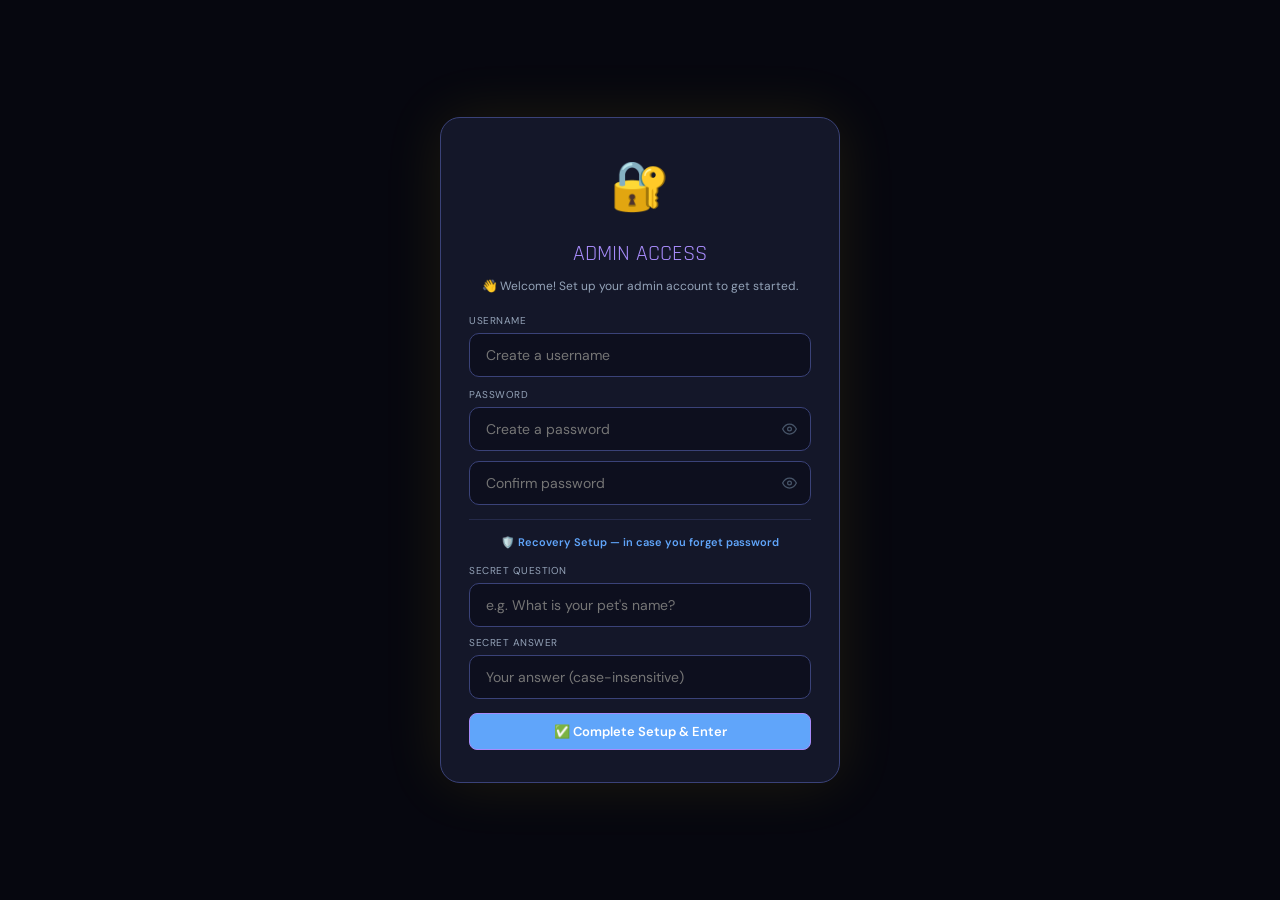
==== admin.html @ 050f1aba "Add files via upload" ====
<!DOCTYPE html>
<html lang="en">
<head>
<meta charset="UTF-8"/>
<meta name="viewport" content="width=device-width,initial-scale=1.0"/>
<title>Mahendra Bus Pass — Admin</title>
<style>
@import url('https://fonts.googleapis.com/css2?family=Rajdhani:wght@500;600;700&family=DM+Sans:wght@400;500;600&display=swap');

/* ══════════════════════════════════════════
   CSS VARIABLES
══════════════════════════════════════════ */

:root {
  --bg:        #06070f;
  --bg2:       #0d0f1e;
  --bg3:       #111328;
  --surface:   #141729;
  --surface2:  #1a1f38;
  --border:    #252a4a;
  --border2:   #3a4278;
  --neon:      #a78bfa;
  --neon2:     #60a5fa;
  --neon-dim:  rgba(167,139,250,0.10);
  --neon-glow: 0 0 16px rgba(167,139,250,0.45);
  --green:     #34d399;
  --amber:     #fbbf24;
  --red:       #f87171;
  --text:      #e2e8f0;
  --text2:     #94a3b8;
  --text3:     #475569;
  --radius:    12px;
  --font-head: 'Rajdhani', sans-serif;
  --font-body: 'DM Sans', sans-serif;
  --header-h:  58px;
  --mob-nav-h: 60px;
}

*, *::before, *::after { box-sizing: border-box; margin: 0; padding: 0; }
html { scroll-behavior: smooth; -webkit-text-size-adjust: 100%; }

body {
  font-family: var(--font-body);
  background: var(--bg);
  color: var(--text);
  min-height: 100vh;
  font-size: 14px;
  line-height: 1.5;
  -webkit-font-smoothing: antialiased;
  overscroll-behavior: none;
}

body::before {
  content: '';
  position: fixed; inset: 0;
  background-image:
    linear-gradient(rgba(96,165,250,0.04) 1px, transparent 1px),
    linear-gradient(90deg, rgba(167,139,250,0.04) 1px, transparent 1px);
  background-size: 40px 40px;
  pointer-events: none; z-index: 0;
}

/* ── HEADER ─────────────────────── */
.site-header {
  background: rgba(6,7,15,0.97);
  border-bottom: 1px solid var(--border);
  backdrop-filter: blur(12px);
  -webkit-backdrop-filter: blur(12px);
  position: sticky; top: 0; z-index: 50; width: 100%;
}
.header-inner {
  max-width: 1280px; margin: 0 auto;
  display: flex; align-items: center; justify-content: space-between;
  padding: 0 24px; height: var(--header-h); gap: 16px;
}
.brand { display: flex; align-items: center; gap: 10px; text-decoration: none; flex-shrink: 0; }
.brand-icon {
  width: 34px; height: 34px; border-radius: 8px;
  background: var(--neon-dim); border: 1px solid var(--neon2);
  display: flex; align-items: center; justify-content: center;
  font-size: 16px; color: var(--neon);
}
.brand-name {
  font-family: var(--font-head); font-size: 17px; font-weight: 700;
  background: linear-gradient(90deg, #a78bfa, #60a5fa, #34d399, #fbbf24); -webkit-background-clip: text; -webkit-text-fill-color: transparent; background-clip: text;
}
.brand-sub { font-size: 10px; color: var(--text2); letter-spacing: 0.5px; }

nav { display: flex; gap: 2px; }
.nav-link {
  display: flex; align-items: center; gap: 5px;
  padding: 6px 12px; border-radius: 7px;
  font-size: 12px; font-weight: 500; color: var(--text2);
  text-decoration: none; transition: all 0.15s;
  border: 1px solid transparent; font-family: var(--font-body); white-space: nowrap;
}
.nav-link:hover  { background: var(--neon-dim); color: var(--neon); border-color: var(--border2); }
.nav-link.active { background: var(--neon-dim); color: var(--neon); border-color: var(--neon2); }
.nav-icon { font-size: 14px; }

.sync-dot { width: 7px; height: 7px; border-radius: 50%; background: var(--text3); display: inline-block; flex-shrink: 0; }
.sync-dot.on { background: var(--green); box-shadow: 0 0 8px var(--green); }

/* ── MOBILE BOTTOM NAV ──────────── */
.mob-nav {
  display: none;
  position: fixed; bottom: 0; left: 0; right: 0;
  height: var(--mob-nav-h);
  background: rgba(6,7,15,0.97);
  border-top: 1px solid var(--border2);
  backdrop-filter: blur(16px);
  -webkit-backdrop-filter: blur(16px);
  z-index: 100;
  padding-bottom: env(safe-area-inset-bottom, 0px);
}
.mob-nav-inner { display: flex; align-items: stretch; height: 100%; padding: 0 4px; }
.mob-nav-link {
  flex: 1; display: flex; flex-direction: column;
  align-items: center; justify-content: center;
  gap: 3px; text-decoration: none; color: var(--text3);
  font-size: 9px; font-weight: 600; font-family: var(--font-body);
  letter-spacing: 0.3px; transition: all 0.15s;
  border-radius: 10px; margin: 6px 2px;
  text-transform: uppercase;
  -webkit-tap-highlight-color: transparent;
}
.mob-nav-link .mob-icon { font-size: 20px; line-height: 1; }
.mob-nav-link:hover,
.mob-nav-link.active { color: var(--neon); background: var(--neon-dim); }
.mob-nav-link.active .mob-icon { filter: drop-shadow(0 0 4px var(--neon)); }

/* ── MAIN ───────────────────────── */
main { max-width: 1280px; margin: 0 auto; padding: 28px 24px; position: relative; z-index: 1; }

/* ── PAGE HEADER ────────────────── */
.page-title { font-family: var(--font-head); font-size: 28px; font-weight: 700; color: #fff; letter-spacing: 1px; margin-bottom: 4px; }
.page-title span { color: var(--neon); text-shadow: var(--neon-glow); }
.page-sub { font-size: 12px; color: var(--text2); margin-bottom: 24px; }

/* ── CARDS ──────────────────────── */
.card { background: var(--surface); border: 1px solid var(--border); border-radius: var(--radius); padding: 20px; position: relative; overflow: hidden; }
.card::before { content: ''; position: absolute; top: 0; left: 0; right: 0; height: 2px; background: linear-gradient(90deg, transparent, #a78bfa, #60a5fa, #34d399, transparent); opacity: 0.6; }
.card-title { font-family: var(--font-head); font-size: 15px; font-weight: 600; color: var(--neon); letter-spacing: 0.5px; margin-bottom: 14px; display: flex; align-items: center; gap: 8px; }

/* ── STAT CARDS ─────────────────── */
.stat-grid { display: grid; grid-template-columns: repeat(4,1fr); gap: 14px; margin-bottom: 24px; }
.stat-card { background: var(--surface); border: 1px solid var(--border); border-radius: var(--radius); padding: 16px; display: flex; align-items: center; gap: 12px; transition: border-color 0.2s; }
.stat-card:hover { border-color: var(--neon2); }
.stat-icon { width: 44px; height: 44px; border-radius: 10px; background: var(--neon-dim); border: 1px solid var(--border2); display: flex; align-items: center; justify-content: center; font-size: 20px; flex-shrink: 0; }
.stat-val { font-family: var(--font-head); font-size: 28px; font-weight: 700; color: #fff; line-height: 1; }
.stat-lbl { font-size: 10px; color: var(--text2); margin-top: 3px; text-transform: uppercase; letter-spacing: 0.5px; }

/* ── BUTTONS ────────────────────── */
.btn { display: inline-flex; align-items: center; justify-content: center; gap: 6px; padding: 9px 18px; border-radius: 8px; cursor: pointer; font-size: 13px; font-weight: 600; font-family: var(--font-body); border: none; transition: all 0.15s; white-space: nowrap; text-decoration: none; -webkit-tap-highlight-color: transparent; touch-action: manipulation; }
.btn:active { transform: scale(0.97); }
.btn-neon    { background: var(--neon-dim); color: var(--neon);  border: 1px solid var(--neon2); box-shadow: 0 0 12px rgba(167,139,250,0.20); }
.btn-neon:hover    { background: rgba(167,139,250,0.2); box-shadow: var(--neon-glow); }
.btn-solid   { background: var(--neon2); color: #fff; border: 1px solid var(--neon); }
.btn-solid:hover   { background: var(--neon); color: var(--bg); }
.btn-ghost   { background: var(--surface2); color: var(--text2); border: 1px solid var(--border); }
.btn-ghost:hover   { border-color: var(--neon2); color: var(--neon); }
.btn-danger  { background: rgba(248,113,113,0.12); color: var(--red);   border: 1px solid rgba(248,113,113,0.3); }
.btn-danger:hover  { background: rgba(248,113,113,0.22); }
.btn-success { background: rgba(52,211,153,0.12); color: var(--green); border: 1px solid rgba(52,211,153,0.3); }
.btn-success:hover { background: rgba(52,211,153,0.22); }
.btn-full { width: 100%; justify-content: center; }
.btn-sm   { padding: 6px 12px; font-size: 12px; }

/* ── INPUTS ─────────────────────── */
.field { display: flex; flex-direction: column; gap: 5px; }
.field label { font-size: 11px; color: var(--text2); text-transform: uppercase; letter-spacing: 0.5px; }
.field input, .field select, .field textarea {
  background: var(--bg2); border: 1px solid var(--border);
  border-radius: 8px; color: var(--text);
  padding: 10px 12px; font-size: 16px; font-family: var(--font-body);
  transition: border-color 0.15s, box-shadow 0.15s;
  outline: none; width: 100%;
}
.field input:focus, .field select:focus, .field textarea:focus { border-color: var(--neon2); box-shadow: 0 0 0 3px rgba(167,139,250,0.1); }
.field select option { background: var(--bg2); }

/* ── FORM GRID ──────────────────── */
.form-grid { display: grid; grid-template-columns: 1fr 1fr; gap: 14px; }
.span2 { grid-column: span 2; }

/* ── TABLE ──────────────────────── */
.table-wrap { overflow-x: auto; border-radius: var(--radius); border: 1px solid var(--border); -webkit-overflow-scrolling: touch; }
table { width: 100%; border-collapse: collapse; font-size: 13px; min-width: 480px; }
thead th { padding: 10px 14px; text-align: left; background: var(--surface2); color: var(--neon); font-family: var(--font-head); font-size: 11px; font-weight: 600; text-transform: uppercase; letter-spacing: 0.8px; border-bottom: 1px solid var(--border2); white-space: nowrap; }
tbody td { padding: 10px 14px; border-bottom: 1px solid var(--border); color: var(--text); }
tbody tr:last-child td { border-bottom: none; }
tbody tr:hover td { background: var(--surface2); }

/* ── BADGES ─────────────────────── */
.badge { display: inline-block; font-size: 10px; font-weight: 600; padding: 2px 8px; border-radius: 20px; white-space: nowrap; text-transform: uppercase; letter-spacing: 0.5px; }
.badge-blue  { background: rgba(167,139,250,0.12); color: var(--neon);  border: 1px solid rgba(167,139,250,0.3); }
.badge-green { background: rgba(52,211,153,0.12); color: var(--green); border: 1px solid rgba(52,211,153,0.3); }
.badge-amber { background: rgba(255,176,32,0.12);color: var(--amber); border: 1px solid rgba(255,176,32,0.3); }
.badge-red   { background: rgba(248,113,113,0.12); color: var(--red);   border: 1px solid rgba(248,113,113,0.3); }

/* ── MODAL ──────────────────────── */
.modal-overlay { position: fixed; inset: 0; background: rgba(0,0,0,0.8); display: flex; align-items: center; justify-content: center; z-index: 200; padding: 16px; backdrop-filter: blur(4px); -webkit-backdrop-filter: blur(4px); }
.modal-overlay.hidden { display: none; }
.modal { background: var(--bg3); border: 1px solid var(--border2); border-radius: 16px; padding: 24px; width: 100%; max-width: 520px; max-height: 90vh; overflow-y: auto; box-shadow: 0 0 40px rgba(167,139,250,0.1); -webkit-overflow-scrolling: touch; }
.modal-header { display: flex; justify-content: space-between; align-items: center; margin-bottom: 20px; }
.modal-title  { font-family: var(--font-head); font-size: 18px; font-weight: 700; color: var(--neon); }
.modal-close  { background: none; border: none; color: var(--text2); cursor: pointer; font-size: 22px; padding: 4px; }
.modal-footer { display: flex; gap: 10px; margin-top: 20px; flex-wrap: wrap; }

/* ── TOAST ──────────────────────── */
.toast { position: fixed; bottom: 24px; right: 16px; left: 16px; max-width: 380px; margin: 0 auto; padding: 12px 18px; border-radius: 10px; font-size: 13px; font-weight: 500; z-index: 999; box-shadow: 0 8px 32px rgba(0,0,0,0.5); transition: all 0.3s; pointer-events: none; font-family: var(--font-body); text-align: center; }
.toast.success { background: rgba(52,211,153,0.15); border: 1px solid rgba(52,211,153,0.4); color: var(--green); }
.toast.error   { background: rgba(248,113,113,0.15);  border: 1px solid rgba(248,113,113,0.4);  color: var(--red); }
.toast.info    { background: rgba(167,139,250,0.12);  border: 1px solid rgba(167,139,250,0.3);  color: var(--neon); }
.toast.hidden  { opacity: 0; transform: translateY(10px); pointer-events: none; }

/* ── FILTER BAR ─────────────────── */
.filter-bar { display: flex; gap: 8px; margin-bottom: 18px; flex-wrap: wrap; align-items: flex-end; }
.filter-bar input, .filter-bar select { background: var(--surface); border: 1px solid var(--border); border-radius: 8px; color: var(--text); padding: 9px 12px; font-size: 16px; font-family: var(--font-body); outline: none; transition: border-color 0.15s; }
.filter-bar input:focus, .filter-bar select:focus { border-color: var(--neon2); }
.filter-bar input[type="text"] { flex: 1; min-width: 140px; }

/* ── GRID LAYOUTS ───────────────── */
.two-col   { display: grid; grid-template-columns: 1fr 1fr; gap: 16px; }
.three-col { display: grid; grid-template-columns: repeat(3,1fr); gap: 16px; }

/* ── EMPTY STATE ─────────────────── */
.empty { text-align: center; padding: 50px 20px; color: var(--text3); }
.empty-icon { font-size: 44px; margin-bottom: 12px; opacity: 0.5; }

/* ── SCROLLBAR ──────────────────── */
::-webkit-scrollbar { width: 4px; height: 4px; }
::-webkit-scrollbar-track { background: var(--bg2); }
::-webkit-scrollbar-thumb { background: var(--border2); border-radius: 2px; }
::-webkit-scrollbar-thumb:hover { background: var(--neon2); }

/* ── ANIMATIONS ─────────────────── */
@keyframes fadeUp   { from { opacity:0; transform:translateY(12px); } to { opacity:1; transform:translateY(0); } }
@keyframes pulse    { 0%,100% { opacity:1; } 50% { opacity:0.5; } }
@keyframes scanLine { 0% { top:0; } 100% { top:100%; } }
.fade-up { animation: fadeUp 0.25s ease both; }

/* ── NEON DIVIDER ───────────────── */
.neon-line { height: 1px; background: linear-gradient(90deg, transparent, var(--neon), transparent); margin: 20px 0; opacity: 0.4; }

/* ══════════════════════════════════════════
   RESPONSIVE — TABLET (max 1024px)
══════════════════════════════════════════ */
@media (max-width: 1024px) {
  .stat-grid { grid-template-columns: repeat(2,1fr); gap: 10px; }
  .header-inner { padding: 0 16px; gap: 10px; }
  .nav-link { padding: 6px 8px; font-size: 11px; }
  main { padding: 20px 16px; }
  .three-col { grid-template-columns: 1fr 1fr; }
}

/* ══════════════════════════════════════════
   RESPONSIVE — MOBILE (max 640px)
══════════════════════════════════════════ */
@media (max-width: 640px) {
  nav { display: none !important; }
  .mob-nav { display: flex; }

  main {
    padding: 14px 12px;
    padding-bottom: calc(var(--mob-nav-h) + 20px + env(safe-area-inset-bottom, 0px));
  }

  .header-inner { padding: 0 12px; height: 50px; gap: 8px; }
  .brand-name   { font-size: 14px; }
  .brand-sub    { display: none; }
  .brand-icon   { width: 30px; height: 30px; font-size: 14px; }

  .toast {
    bottom: calc(var(--mob-nav-h) + 12px + env(safe-area-inset-bottom, 0px));
    left: 12px; right: 12px; max-width: 100%;
  }

  .page-title { font-size: 20px; }
  .page-sub   { margin-bottom: 14px; }

  .stat-grid  { grid-template-columns: repeat(2,1fr); gap: 8px; margin-bottom: 14px; }
  .stat-card  { padding: 12px 10px; gap: 8px; }
  .stat-icon  { width: 36px; height: 36px; font-size: 16px; }
  .stat-val   { font-size: 22px; }
  .stat-lbl   { font-size: 9px; }

  .two-col, .three-col { grid-template-columns: 1fr; }
  .form-grid { grid-template-columns: 1fr; }
  .span2     { grid-column: span 1; }

  .card        { padding: 12px; }
  .card-title  { font-size: 13px; }

  .btn    { padding: 10px 14px; font-size: 13px; }
  .btn-sm { padding: 8px 12px;  font-size: 12px; }

  .modal-overlay { padding: 0; align-items: flex-end; }
  .modal {
    border-radius: 20px 20px 0 0;
    max-height: 92vh; padding: 20px 14px;
    padding-bottom: calc(16px + env(safe-area-inset-bottom, 0px));
  }

  table     { font-size: 12px; }
  thead th  { padding: 8px 10px; font-size: 10px; }
  tbody td  { padding: 8px 10px; }

  .filter-bar { gap: 6px; }
  .filter-bar input[type="text"] { min-width: 100%; }
  .filter-bar select { width: 100%; }
}


/* ── FILTER BAR MOBILE ── */
@media (max-width: 640px) {
  .filter-bar .btn { flex: 1 1 auto; }
  .filter-bar { align-items: stretch; }
}

/* ══════════════════════════════════════════
   RESPONSIVE — SMALL MOBILE (max 380px)
══════════════════════════════════════════ */
@media (max-width: 380px) {
  .stat-card  { padding: 10px 8px; gap: 6px; }
  .stat-icon  { width: 30px; height: 30px; font-size: 13px; }
  .stat-val   { font-size: 19px; }
  main        { padding: 10px 10px; }
  .page-title { font-size: 18px; }
}

/* ══════════════════════════════════════════
   HAMBURGER MENU
══════════════════════════════════════════ */
.ham-btn {
  display:none; flex-direction:column; justify-content:center;
  align-items:center; gap:5px; width:38px; height:38px;
  background:var(--surface); border:1px solid var(--border2);
  border-radius:9px; cursor:pointer; padding:7px; flex-shrink:0;
  -webkit-tap-highlight-color:transparent; transition:border-color 0.15s;
  position:relative; z-index:300;
}
.ham-btn:hover { border-color:var(--neon2); }
.ham-btn span {
  display:block; width:18px; height:2px; background:var(--text2);
  border-radius:2px; transition:all 0.25s ease; transform-origin:center;
  pointer-events:none;
}
.ham-btn.open span:nth-child(1){ transform:translateY(7px) rotate(45deg); background:var(--neon); }
.ham-btn.open span:nth-child(2){ opacity:0; transform:scaleX(0); }
.ham-btn.open span:nth-child(3){ transform:translateY(-7px) rotate(-45deg); background:var(--neon); }
.ham-btn-float { position:fixed; top:12px; right:12px; z-index:300; }

.ham-menu {
  display:none; position:fixed; top:58px; left:0; right:0;
  background:rgba(6,7,15,0.98); border-bottom:1px solid var(--border2);
  backdrop-filter:blur(16px); -webkit-backdrop-filter:blur(16px);
  z-index:250; padding:8px 12px 16px;
  max-height:calc(100vh - 58px); overflow-y:auto;
}
.ham-menu a {
  display:flex; align-items:center; gap:14px; padding:14px 16px;
  border-radius:10px; text-decoration:none; color:var(--text2);
  font-size:15px; font-weight:600; font-family:var(--font-body);
  transition:all 0.15s; border:1px solid transparent; margin-bottom:2px;
  -webkit-tap-highlight-color:transparent;
}
.ham-menu a:hover, .ham-menu a.active {
  background:var(--neon-dim); color:var(--neon); border-color:var(--border2);
}
.ham-menu a .ham-icon { font-size:20px; width:26px; text-align:center; }

.ham-menu-overlay {
  display:none; position:fixed; inset:0; z-index:200;
  background:rgba(0,0,0,0.5); pointer-events:none;
}
.ham-menu-overlay[style*="block"] { pointer-events:auto; }

@keyframes fadeDown {
  from { opacity:0; transform:translateY(-8px); }
  to   { opacity:1; transform:translateY(0); }
}

@media (max-width:640px) {
  nav { display:none !important; }
  .ham-btn { display:flex !important; }
  .mob-nav { display:none !important; }
  main { padding: 14px 12px; padding-bottom: calc(40px + env(safe-area-inset-bottom, 0px)); }
  .header-inner { padding:0 12px; height:50px; gap:8px; }
  .brand-name { font-size:14px; }
  .brand-sub  { display:none; }
  .brand-icon { width:30px; height:30px; font-size:14px; }
  .toast { bottom:16px; left:12px; right:12px; max-width:100%; }
  .ham-menu { top:50px; max-height:calc(100vh - 50px); }
}

/* ── Password Show/Hide Eye Button ── */
.pass-wrap {
  position: relative;
  width: 100%;
  margin-bottom: 10px;
}
.pass-wrap .lock-input,
.pass-wrap input[type="password"],
.pass-wrap input[type="text"] {
  margin-bottom: 0;
  padding-right: 46px;
  width: 100%;
  box-sizing: border-box;
}
.pass-eye-btn {
  position: absolute;
  right: 12px;
  top: 50%;
  transform: translateY(-50%);
  background: none;
  border: none;
  cursor: pointer;
  font-size: 18px;
  color: var(--text2);
  padding: 4px;
  line-height: 1;
  -webkit-tap-highlight-color: transparent;
  transition: color 0.15s;
  z-index: 2;
}
.pass-eye-btn:hover { color: var(--neon); }

/* ── SVG NAV ICONS ─────────────────────────────── */
.nav-svg-icon svg {
  width: 100%; height: 100%;
  display: block;
  stroke: currentColor;
  fill: none;
}
.nav-link .nav-svg-icon,
.nav-link svg { flex-shrink: 0; }

/* Ensure nav-link svg inherits color */
.nav-link:hover .nav-svg-icon svg,
.mob-nav-link:hover .nav-svg-icon svg { stroke: var(--neon); }
.nav-link.active .nav-svg-icon svg,
.mob-nav-link.active .nav-svg-icon svg { stroke: var(--neon); }

/* Eye button sizing */
.pass-eye { display:inline-flex; align-items:center; justify-content:center; }
.pass-eye svg { pointer-events: none; }
.pass-eye-btn { display:inline-flex; align-items:center; justify-content:center; }
.pass-eye-btn svg { pointer-events: none; }

/* Button SVG icons */
.btn svg, button svg { vertical-align: middle; flex-shrink: 0; }

</style>
<style>
.lock-screen {
  position:fixed; inset:0; background:var(--bg);
  display:flex; align-items:center; justify-content:center; z-index:999;
}
.lock-card {
  background:var(--surface); border:1px solid var(--border2);
  border-radius:20px; padding:32px 28px; max-width:400px; width:92%;
  text-align:center; box-shadow:0 0 60px rgba(255,215,0,0.1);
  max-height:92vh; overflow-y:auto; -webkit-overflow-scrolling:touch;
}
.lock-icon { font-size:48px; margin-bottom:16px; }
.lock-title { font-family:var(--font-head); font-size:22px; color:var(--neon); margin-bottom:6px; }
.lock-sub   { font-size:12px; color:var(--text2); margin-bottom:24px; }
.lock-input {
  width:100%; background:var(--bg2); border:1px solid var(--border2);
  border-radius:10px; color:var(--text); padding:12px 16px;
  font-size:14px; font-family:var(--font-body); outline:none; margin-bottom:10px;
}
.lock-input:focus { border-color:var(--neon); box-shadow:0 0 0 3px rgba(167,139,250,0.1); }
.lock-error { color:var(--red); font-size:12px; margin-top:8px; display:none; }
.forgot-link { font-size:12px; color:var(--neon2); cursor:pointer; margin-top:12px; display:inline-block; text-decoration:underline; }

.admin-tab {
  padding:7px 16px; border-radius:7px; font-size:13px; font-weight:600;
  cursor:pointer; border:1px solid var(--border); background:var(--surface);
  color:var(--text2); transition:all 0.15s; font-family:var(--font-body);
  flex-shrink:0; white-space:nowrap;
}
.admin-tab.active { background:var(--neon-dim); color:var(--neon); border-color:var(--neon2); }

.field-toggle-row {
  display:flex; align-items:center; justify-content:space-between;
  padding:10px 14px; background:var(--bg2); border:1px solid var(--border);
  border-radius:8px; margin-bottom:8px;
}
.toggle-switch { position:relative; width:40px; height:22px; cursor:pointer; }
.toggle-switch input { opacity:0; width:0; height:0; }
.toggle-slider { position:absolute; inset:0; background:var(--border2); border-radius:11px; transition:0.2s; }
.toggle-slider::before { content:''; position:absolute; width:16px; height:16px; left:3px; top:3px; background:#fff; border-radius:50%; transition:0.2s; }
.toggle-switch input:checked + .toggle-slider { background:var(--neon2); }
.toggle-switch input:checked + .toggle-slider::before { transform:translateX(18px); }

.bus-item {
  display:inline-flex; align-items:center; gap:0;
  background:var(--neon-dim); border:1px solid var(--neon2);
  border-radius:20px; overflow:hidden; margin:4px;
}
.bus-item-label { font-family:var(--font-head); font-size:12px; color:var(--neon); font-weight:600; padding:4px 10px; cursor:default; min-width:52px; text-align:center; }
.bus-item-edit { font-family:var(--font-head); font-size:12px; color:var(--neon); font-weight:600; padding:4px 8px; background:transparent; border:none; outline:none; min-width:52px; text-align:center; display:none; }
.bus-item-btn { background:none; border:none; cursor:pointer; padding:4px 6px; font-size:12px; color:var(--text3); transition:color 0.15s; line-height:1; }
.bus-item-btn:hover { color:var(--neon); }
.bus-item-btn.rm:hover { color:var(--red); }

.bus-chip {
  display:inline-flex; align-items:center; gap:6px;
  background:var(--neon-dim); border:1px solid var(--neon2);
  border-radius:20px; padding:4px 12px; font-size:12px; color:var(--neon);
  font-family:var(--font-head); font-weight:600;
}
.bus-chip .rm { cursor:pointer; color:var(--red); font-size:14px; line-height:1; }

/* ── PASSWORD SHOW/HIDE ── */
.pass-wrap { position:relative; }
.pass-wrap .lock-input { padding-right:44px; }
.pass-eye {
  position:absolute; right:12px; top:50%; transform:translateY(-50%);
  background:none; border:none; cursor:pointer;
  color:var(--text3); font-size:18px; line-height:1; padding:2px;
  transition:color 0.15s;
}
.pass-eye:hover { color:var(--neon); }

/* ── FIELD CONFIG ENHANCED ── */
.fc-section { margin-bottom:18px; }
.fc-section-title {
  font-family:var(--font-head); font-size:16px; font-weight:700;
  color:var(--neon); margin-bottom:12px; display:flex; align-items:center; gap:8px;
}
.fc-field-row {
  display:flex; align-items:center; gap:8px;
  padding:10px 12px; background:var(--bg2); border:1px solid var(--border);
  border-radius:10px; margin-bottom:8px; transition:border-color 0.15s;
  position:relative;
}
.fc-field-row:hover { border-color:var(--border2); }
.fc-field-row.is-new { border-color:var(--neon2); background:rgba(255,215,0,0.04); }
.fc-drag-handle { color:var(--text3); cursor:grab; font-size:16px; flex-shrink:0; user-select:none; }
.fc-drag-handle:active { cursor:grabbing; }
.fc-field-row.drag-over { outline:2px solid var(--neon2); }
.fc-label-block { flex:1; min-width:0; }
.fc-label-main { font-size:13px; color:#fff; font-weight:500; line-height:1.2; }
.fc-label-key  { font-size:10px; color:var(--text3); font-family:monospace; margin-top:2px; }
.fc-badge {
  font-size:9px; padding:2px 7px; border-radius:20px; font-weight:700;
  letter-spacing:0.5px; text-transform:uppercase; white-space:nowrap;
}
.fc-badge-drop { background:rgba(255,215,0,0.12); color:var(--neon); border:1px solid var(--neon2); }
.fc-badge-text { background:rgba(255,255,255,0.06); color:var(--text2); border:1px solid var(--border); }
.fc-actions { display:flex; align-items:center; gap:6px; flex-shrink:0; }
.fc-icon-btn {
  background:none; border:1px solid var(--border); border-radius:6px;
  color:var(--text2); cursor:pointer; padding:4px 7px; font-size:13px;
  transition:all 0.15s; line-height:1;
}
.fc-icon-btn:hover { border-color:var(--neon2); color:var(--neon); }
.fc-icon-btn.del:hover { border-color:var(--red); color:var(--red); }
.fc-icon-btn.up:hover, .fc-icon-btn.dn:hover { border-color:var(--green); color:var(--green); }

.fc-modal-overlay {
  position:fixed; inset:0; background:rgba(0,0,0,0.7); z-index:500;
  display:flex; align-items:center; justify-content:center; padding:16px;
}
.fc-modal {
  background:var(--surface); border:1px solid var(--border2);
  border-radius:18px; padding:28px; width:100%; max-width:480px;
  box-shadow:0 0 60px rgba(255,215,0,0.12); position:relative;
}
.fc-modal-title {
  font-family:var(--font-head); font-size:20px; font-weight:700;
  color:var(--neon); margin-bottom:20px;
}
.fc-input {
  width:100%; background:var(--bg2); border:1px solid var(--border);
  border-radius:8px; color:var(--text); padding:10px 14px;
  font-size:13px; font-family:var(--font-body); outline:none; margin-bottom:12px;
}
.fc-input:focus { border-color:var(--neon2); box-shadow:0 0 0 3px rgba(255,215,0,0.08); }
.fc-option-row {
  display:flex; align-items:center; gap:6px;
  margin-bottom:6px;
}
.fc-option-row input {
  flex:1; background:var(--bg2); border:1px solid var(--border);
  border-radius:6px; color:var(--text); padding:7px 10px;
  font-size:12px; font-family:var(--font-body); outline:none;
}
.fc-option-row input:focus { border-color:var(--neon2); }
.fc-type-toggle {
  display:flex; gap:6px; margin-bottom:16px;
}
.fc-type-btn {
  flex:1; padding:8px; border-radius:8px; font-size:12px; font-weight:600;
  cursor:pointer; border:1px solid var(--border); background:var(--bg2);
  color:var(--text2); transition:all 0.15s; font-family:var(--font-body);
}
.fc-type-btn.active { background:var(--neon-dim); color:var(--neon); border-color:var(--neon2); }

/* Sheet header rows */
.sh-row {
  display:flex; align-items:center; gap:8px;
  padding:9px 12px; background:var(--bg2); border:1px solid var(--border);
  border-radius:8px; margin-bottom:6px; cursor:default;
}
.sh-row.drag-over { outline:2px solid var(--neon2); }
.sh-drag { color:var(--text3); font-size:14px; cursor:grab; user-select:none; }
.sh-name { flex:1; font-size:13px; color:#fff; font-weight:500; }
input.sh-edit {
  flex:1; background:var(--bg3); border:1px solid var(--neon2);
  border-radius:6px; color:var(--text); padding:3px 8px;
  font-size:13px; font-family:var(--font-body); outline:none;
}

/* Drive / Sheet banners */
.drive-conn-wrap {
  display:flex; flex-direction:column; align-items:center; justify-content:center;
  padding:20px; background:var(--bg2); border-radius:12px;
  border:1px solid var(--border); text-align:center; margin-bottom:16px;
}
.drive-conn-dot { width:16px; height:16px; border-radius:50%; background:var(--text3); margin:0 auto 8px; transition:all 0.3s; }
.drive-conn-dot.connected { background:var(--green); box-shadow:0 0 16px var(--green); }
.drive-conn-dot.error     { background:var(--red);   box-shadow:0 0 16px var(--red); }

.sheet-conn-banner {
  display:flex; align-items:center; justify-content:center; gap:10px;
  padding:14px 20px; border-radius:12px; margin-bottom:16px;
  background:var(--bg2); border:1px solid var(--border);
}

/* ── INCHARGE PASS EYE BTN ── */
.pass-eye-btn {
  position:absolute; right:12px; top:50%; transform:translateY(-50%);
  background:none; border:none; cursor:pointer;
  color:var(--text3); font-size:16px; line-height:1; padding:2px;
  transition:color 0.15s;
}
.pass-eye-btn:hover { color:var(--neon); }

/* ══════════════════════════════════════════════════════
   COMPREHENSIVE RESPONSIVE FIX — Mobile & Desktop
   Applied to all pages
══════════════════════════════════════════════════════ */

/* ── PAGE HEADER ROW: title + buttons wrap properly ── */
.page-header-row {
  display: flex;
  align-items: flex-start;
  justify-content: space-between;
  flex-wrap: wrap;
  gap: 10px;
  margin-bottom: 4px;
}
.page-header-actions {
  display: flex;
  gap: 6px;
  flex-wrap: wrap;
  align-items: center;
  flex-shrink: 0;
}

/* ── FIXED FOOTER HEIGHT VARIABLE ── */
:root {
  --footer-h: 36px;
}

/* ── MAIN CONTENT: always clears fixed footer ── */
main {
  padding-bottom: calc(var(--footer-h) + 20px) !important;
}

/* ── STAT GRID: uniform across pages ── */
.stat-grid {
  display: grid;
  gap: 12px;
  margin-bottom: 20px;
}

/* ── FILTER BAR: full responsive ── */
.filter-bar {
  display: flex;
  gap: 8px;
  flex-wrap: wrap;
  align-items: center;
  margin-bottom: 16px;
}
.filter-bar input[type="text"],
.filter-bar input[type="search"] {
  flex: 1 1 180px;
  min-width: 0;
}
.filter-bar select {
  flex: 0 1 auto;
  min-width: 120px;
}
.filter-bar .btn {
  flex: 0 0 auto;
  white-space: nowrap;
}

/* ── MODAL FOOTER BUTTONS ── */
.modal-footer {
  display: flex;
  gap: 8px;
  flex-wrap: wrap;
  margin-top: 18px;
}
.modal-footer .btn {
  flex: 1 1 auto;
  min-width: 120px;
  justify-content: center;
}

/* ── CARD TITLE WITH BUTTONS ── */
.card-title {
  display: flex;
  align-items: center;
  justify-content: space-between;
  flex-wrap: wrap;
  gap: 8px;
}

/* ── TABLE: proper overflow on all screens ── */
.table-wrap {
  overflow-x: auto;
  -webkit-overflow-scrolling: touch;
  border-radius: var(--radius);
  border: 1px solid var(--border);
}
table {
  width: 100%;
  min-width: 480px;
  border-collapse: collapse;
  font-size: 13px;
}

/* ── BUTTON GROUPS: wrap nicely ── */
.btn-group {
  display: flex;
  gap: 6px;
  flex-wrap: wrap;
  align-items: center;
}

/* ══ TABLET (769px – 1024px) ══ */
@media (max-width: 1024px) {
  .stat-grid { grid-template-columns: repeat(3, 1fr); gap: 10px; }
  main { padding: 20px 16px; padding-bottom: calc(var(--footer-h) + 20px) !important; }
  .header-inner { padding: 0 16px; }
  .nav-link { padding: 6px 8px; font-size: 11px; }
  .three-col { grid-template-columns: 1fr 1fr; }
  .two-col { grid-template-columns: 1fr 1fr; }
  .form-grid { grid-template-columns: 1fr 1fr; }
}

/* ══ MOBILE (≤ 640px) ══ */
@media (max-width: 640px) {

  /* ── Header ── */
  .header-inner {
    padding: 0 12px;
    height: 50px;
    gap: 8px;
  }
  .brand-name { font-size: 14px; }
  .brand-sub  { display: none; }
  .brand-icon { width: 30px; height: 30px; font-size: 14px; }

  /* ── Nav ── */
  nav { display: none !important; }
  .ham-btn { display: flex !important; }
  .mob-nav { display: none !important; }
  .ham-menu { top: 50px; max-height: calc(100vh - 50px); }

  /* ── Main padding: header(50) + ham gap + fixed footer(36) ── */
  main {
    padding: 12px 12px !important;
    padding-bottom: calc(var(--footer-h) + 24px + env(safe-area-inset-bottom, 0px)) !important;
  }

  /* ── Page title ── */
  .page-title { font-size: 20px; }
  .page-sub   { font-size: 11px; margin-bottom: 12px; }

  /* ── Stat cards: 2 col on mobile ── */
  .stat-grid {
    grid-template-columns: repeat(2, 1fr) !important;
    gap: 8px !important;
    margin-bottom: 14px;
  }
  .stat-card  { padding: 10px 8px; gap: 8px; }
  .stat-icon  { width: 34px; height: 34px; font-size: 15px; }
  .stat-val   { font-size: 20px; }
  .stat-lbl   { font-size: 9px; }

  /* ── Grids collapse to 1 col ── */
  .two-col, .three-col { grid-template-columns: 1fr !important; }
  .form-grid { grid-template-columns: 1fr !important; }
  .span2     { grid-column: span 1 !important; }

  /* ── Cards ── */
  .card { padding: 12px; }
  .card-title { font-size: 13px; gap: 6px; }

  /* ── Buttons ── */
  .btn    { padding: 10px 12px; font-size: 13px; }
  .btn-sm { padding: 8px 10px; font-size: 12px; }
  .btn-full { width: 100%; justify-content: center; }

  /* ── Filter bar: stack inputs vertically ── */
  .filter-bar {
    flex-direction: column;
    align-items: stretch;
    gap: 6px;
  }
  .filter-bar input,
  .filter-bar select,
  .filter-bar .btn { width: 100%; flex: unset; }

  /* ── Table ── */
  table    { font-size: 12px; }
  thead th { padding: 8px 10px; font-size: 10px; }
  tbody td { padding: 8px 10px; }

  /* ── Modal ── */
  .modal-overlay { padding: 0; align-items: flex-end; }
  .modal {
    border-radius: 20px 20px 0 0;
    max-height: 92vh;
    padding: 20px 14px;
    padding-bottom: calc(16px + env(safe-area-inset-bottom, 0px));
  }
  .modal-footer { flex-direction: column; gap: 8px; }
  .modal-footer .btn { width: 100%; min-width: unset; }

  /* ── Toast above footer ── */
  .toast {
    bottom: calc(var(--footer-h) + 10px + env(safe-area-inset-bottom, 0px));
    left: 12px; right: 12px;
    max-width: 100%;
  }

  /* ── Page header row: stack on mobile ── */
  .page-header-row {
    flex-direction: column;
    align-items: flex-start;
    gap: 8px;
  }
  .page-header-actions {
    width: 100%;
    justify-content: flex-start;
  }
  .page-header-actions .btn { flex: 1 1 auto; }

  /* ── Admin tab row ── */
  .tab-row, .admin-tab-row {
    overflow-x: auto;
    padding-bottom: 4px;
    gap: 4px;
    flex-wrap: nowrap;
    -webkit-overflow-scrolling: touch;
    scrollbar-width: none;
  }
  .admin-tab {
    white-space: nowrap;
    flex-shrink: 0;
    font-size: 12px;
    padding: 7px 10px;
  }

  /* ── Boarding list item ── */
  .boarding-item,
  .stu-item {
    flex-wrap: wrap;
    gap: 6px;
  }
  .stu-item .stu-badge { margin-left: auto; }
}

/* ══ SMALL MOBILE (≤ 380px) ══ */
@media (max-width: 380px) {
  .stat-grid {
    grid-template-columns: repeat(2, 1fr) !important;
    gap: 6px !important;
  }
  .stat-card  { padding: 8px 6px; gap: 6px; }
  .stat-icon  { width: 28px; height: 28px; font-size: 13px; }
  .stat-val   { font-size: 17px; }
  main        { padding: 10px !important; padding-bottom: calc(var(--footer-h) + 20px + env(safe-area-inset-bottom, 0px)) !important; }
  .page-title { font-size: 17px; }
  .brand-name { font-size: 13px; }
  .btn        { padding: 9px 10px; font-size: 12px; }
  .btn-sm     { padding: 7px 8px; font-size: 11px; }
  .card       { padding: 10px; }
  table       { font-size: 11px; }
  thead th    { font-size: 9px; padding: 6px 8px; }
  tbody td    { padding: 6px 8px; }
}

/* ══ DESKTOP LARGE (≥ 1280px) ══ */
@media (min-width: 1280px) {
  main { max-width: 1280px; }
  .stat-grid { gap: 16px; }
  .card { padding: 24px; }
}

</style>
</head>
<body>
<div class="ham-menu-overlay" id="hamOverlay" onclick="closeHamMenu()" style="display:none"></div>
<div class="ham-menu" id="hamMenu" style="display:none">
  <a href="dashboard.html"><span class="nav-svg-icon" aria-hidden="true" style="display:inline-flex;align-items:center;width:18px;height:18px;flex-shrink:0"><svg xmlns="http://www.w3.org/2000/svg" viewBox="0 0 24 24" fill="none" stroke="currentColor" stroke-width="2" stroke-linecap="round" stroke-linejoin="round"><rect x="3" y="3" width="7" height="7" rx="1"/><rect x="14" y="3" width="7" height="7" rx="1"/><rect x="3" y="14" width="7" height="7" rx="1"/><rect x="14" y="14" width="7" height="7" rx="1"/></svg></span>Dashboard</a>

  <a href="boarding.html"><span class="nav-svg-icon" aria-hidden="true" style="display:inline-flex;align-items:center;width:18px;height:18px;flex-shrink:0"><svg xmlns="http://www.w3.org/2000/svg" viewBox="0 0 24 24" fill="none" stroke="currentColor" stroke-width="2" stroke-linecap="round" stroke-linejoin="round"><path d="M9 11l3 3L22 4"/><path d="M21 12v7a2 2 0 0 1-2 2H5a2 2 0 0 1-2-2V5a2 2 0 0 1 2-2h11"/></svg></span>Boarding</a>
  <a href="students.html"><span class="nav-svg-icon" aria-hidden="true" style="display:inline-flex;align-items:center;width:18px;height:18px;flex-shrink:0"><svg xmlns="http://www.w3.org/2000/svg" viewBox="0 0 24 24" fill="none" stroke="currentColor" stroke-width="2" stroke-linecap="round" stroke-linejoin="round"><path d="M17 21v-2a4 4 0 0 0-4-4H5a4 4 0 0 0-4 4v2"/><circle cx="9" cy="7" r="4"/><path d="M23 21v-2a4 4 0 0 0-3-3.87"/><path d="M16 3.13a4 4 0 0 1 0 7.75"/></svg></span>Students</a>
  <a href="admin.html" class="active"><span class="nav-svg-icon" aria-hidden="true" style="display:inline-flex;align-items:center;width:18px;height:18px;flex-shrink:0"><svg xmlns="http://www.w3.org/2000/svg" viewBox="0 0 24 24" fill="none" stroke="currentColor" stroke-width="2" stroke-linecap="round" stroke-linejoin="round"><path d="M12 22s8-4 8-10V5l-8-3-8 3v7c0 6 8 10 8 10z"/></svg></span>Admin</a>
  <a href="buses.html"><span class="nav-svg-icon" aria-hidden="true" style="display:inline-flex;align-items:center;width:18px;height:18px;flex-shrink:0"><svg xmlns="http://www.w3.org/2000/svg" viewBox="0 0 24 24" fill="none" stroke="currentColor" stroke-width="2" stroke-linecap="round" stroke-linejoin="round"><path d="M8 6v6"/><path d="M16 6v6"/><path d="M2 12h19.6"/><path d="M18 18h3s.5-1.7.8-2.8c.1-.4.2-.8.2-1.2 0-.4-.1-.8-.2-1.2l-1.4-5C20.1 6.8 19.1 6 18 6H4a2 2 0 0 0-2 2v10h3"/><circle cx="7" cy="18" r="2"/><path d="M9 18h5"/><circle cx="16" cy="18" r="2"/></svg></span>Buses</a>
</div>

<!-- LOCK SCREEN -->
<div id="lockScreen" class="lock-screen">
  <div class="lock-card">
    <div class="lock-icon">🔐</div>
    <div class="lock-title">ADMIN ACCESS</div>

    <!-- FIRST TIME SETUP -->
    <div id="setupForm">
      <div class="lock-sub" style="margin-bottom:18px">👋 Welcome! Set up your admin account to get started.</div>

      <div style="text-align:left;margin-bottom:10px">
        <div style="font-size:10px;color:var(--text2);text-transform:uppercase;letter-spacing:0.5px;margin-bottom:5px">Username</div>
        <input type="text" class="lock-input" id="setupUser" placeholder="Create a username" autocomplete="username" style="margin-bottom:0"/>
      </div>

      <div style="text-align:left;margin-bottom:6px">
        <div style="font-size:10px;color:var(--text2);text-transform:uppercase;letter-spacing:0.5px;margin-bottom:5px">Password</div>
        <div class="pass-wrap">
          <input type="password" class="lock-input" id="setupPass1" placeholder="Create a password" autocomplete="new-password" style="margin-bottom:0"/>
          <button type="button" class="pass-eye" onclick="toggleEyeId('setupPass1',this)"><svg xmlns="http://www.w3.org/2000/svg" viewBox="0 0 24 24" fill="none" stroke="currentColor" stroke-width="2" stroke-linecap="round" stroke-linejoin="round" style="width:15px;height:15px;pointer-events:none"><path d="M1 12s4-8 11-8 11 8 11 8-4 8-11 8-11-8-11-8z"/><circle cx="12" cy="12" r="3"/></svg></button>
        </div>
      </div>
      <div class="pass-wrap" style="margin-bottom:14px">
        <input type="password" class="lock-input" id="setupPass2" placeholder="Confirm password" autocomplete="new-password" style="margin-bottom:0"/>
        <button type="button" class="pass-eye" onclick="toggleEyeId('setupPass2',this)"><svg xmlns="http://www.w3.org/2000/svg" viewBox="0 0 24 24" fill="none" stroke="currentColor" stroke-width="2" stroke-linecap="round" stroke-linejoin="round" style="width:15px;height:15px;pointer-events:none"><path d="M1 12s4-8 11-8 11 8 11 8-4 8-11 8-11-8-11-8z"/><circle cx="12" cy="12" r="3"/></svg></button>
      </div>

      <div style="height:1px;background:var(--border);margin:14px 0"></div>
      <div style="font-size:11px;color:var(--neon2);margin-bottom:12px;font-weight:600">🛡️ Recovery Setup — in case you forget password</div>

      <div style="text-align:left;margin-bottom:8px">
        <div style="font-size:10px;color:var(--text2);text-transform:uppercase;letter-spacing:0.5px;margin-bottom:5px">Secret Question</div>
        <input type="text" class="lock-input" id="setupSecretQ" placeholder="e.g. What is your pet's name?" style="margin-bottom:0"/>
      </div>
      <div style="text-align:left;margin-bottom:14px">
        <div style="font-size:10px;color:var(--text2);text-transform:uppercase;letter-spacing:0.5px;margin-bottom:5px">Secret Answer</div>
        <input type="text" class="lock-input" id="setupSecretA" placeholder="Your answer (case-insensitive)" style="margin-bottom:0"/>
      </div>

      <div id="setupError" style="color:var(--red);font-size:12px;margin-bottom:8px;display:none"></div>
      <button class="btn btn-solid btn-full" onclick="doSetupPassword()">✅ Complete Setup & Enter</button>
    </div>

    <!-- LOGIN FORM -->
    <div id="loginForm" style="display:none">
      <div class="lock-sub">Enter your credentials</div>
      <input type="text" class="lock-input" id="loginUser" placeholder="Username" autocomplete="username" onkeydown="if(event.key==='Enter')document.getElementById('loginPass').focus()"/>
      <div class="pass-wrap">
        <input type="password" class="lock-input" id="loginPass" placeholder="Password" autocomplete="current-password"
          onkeydown="if(event.key==='Enter')doLogin()" style="margin-bottom:0"/>
        <button type="button" class="pass-eye" id="passEyeBtn" onclick="togglePassVis()"><svg xmlns="http://www.w3.org/2000/svg" viewBox="0 0 24 24" fill="none" stroke="currentColor" stroke-width="2" stroke-linecap="round" stroke-linejoin="round" style="width:15px;height:15px;pointer-events:none"><path d="M1 12s4-8 11-8 11 8 11 8-4 8-11 8-11-8-11-8z"/><circle cx="12" cy="12" r="3"/></svg></button>
      </div>
      <button class="btn btn-solid btn-full" style="margin-top:12px" onclick="doLogin()"><svg xmlns="http://www.w3.org/2000/svg" viewBox="0 0 24 24" fill="none" stroke="currentColor" stroke-width="2" stroke-linecap="round" stroke-linejoin="round" style="width:14px;height:14px;flex-shrink:0"><path d="M15 3h4a2 2 0 0 1 2 2v14a2 2 0 0 1-2 2h-4"/><polyline points="10 17 15 12 10 7"/><line x1="15" y1="12" x2="3" y2="12"/></svg> Login</button>
      <div class="lock-error" id="loginError">❌ Incorrect username or password</div>
      <div class="forgot-link" onclick="showForgot()">Forgot password?</div>
    </div>

    <!-- FORGOT FORM -->
    <div id="forgotForm" style="display:none">
      <div style="font-size:13px;color:var(--text2);margin-bottom:14px">Answer your secret question to reset password.</div>
      <div id="secretQDisplay" style="font-size:13px;color:var(--amber);margin-bottom:10px;padding:10px;background:rgba(251,191,36,0.08);border:1px solid rgba(251,191,36,0.25);border-radius:8px"></div>
      <input type="text" class="lock-input" id="secretAnswerInput" placeholder="Your secret answer"/>
      <input type="password" class="lock-input" id="offlineNewPass"  placeholder="New Password"     style="margin-top:8px"/>
      <input type="password" class="lock-input" id="offlineNewPass2" placeholder="Confirm Password"  style="margin-top:8px"/>
      <button class="btn btn-solid btn-full" style="margin-top:10px" onclick="verifySecretAndReset()">🔓 Reset Password</button>
      <div id="offlineResetMsg" style="font-size:12px;margin-top:8px;text-align:center"></div>
      <button class="btn btn-ghost btn-full" style="margin-top:10px" onclick="showForgot(false)">← Back to Login</button>
    </div>

  </div>
</div>

<!-- HEADER -->
<header class="site-header">
  <div class="header-inner">
    <a href="dashboard.html" class="brand">
      <div class="brand-icon"><span style="display:inline-flex;align-items:center;width:18px;height:18px"><svg xmlns="http://www.w3.org/2000/svg" viewBox="0 0 24 24" fill="none" stroke="currentColor" stroke-width="2" stroke-linecap="round" stroke-linejoin="round"><path d="M8 6v6"/><path d="M16 6v6"/><path d="M2 12h19.6"/><path d="M18 18h3s.5-1.7.8-2.8c.1-.4.2-.8.2-1.2 0-.4-.1-.8-.2-1.2l-1.4-5C20.1 6.8 19.1 6 18 6H4a2 2 0 0 0-2 2v10h3"/><circle cx="7" cy="18" r="2"/><path d="M9 18h5"/><circle cx="16" cy="18" r="2"/></svg></span></div>
      <div><div class="brand-name">MAHENDRA BUS</div><div class="brand-sub">Transport Management</div></div>
    </a>
    <nav>
      <a href="dashboard.html" class="nav-link"><span class="nav-svg-icon" aria-hidden="true" style="display:inline-flex;align-items:center;width:16px;height:16px;flex-shrink:0"><svg xmlns="http://www.w3.org/2000/svg" viewBox="0 0 24 24" fill="none" stroke="currentColor" stroke-width="2" stroke-linecap="round" stroke-linejoin="round"><rect x="3" y="3" width="7" height="7" rx="1"/><rect x="14" y="3" width="7" height="7" rx="1"/><rect x="3" y="14" width="7" height="7" rx="1"/><rect x="14" y="14" width="7" height="7" rx="1"/></svg></span>Dashboard</a>

      <a href="boarding.html" class="nav-link"><span class="nav-svg-icon" aria-hidden="true" style="display:inline-flex;align-items:center;width:16px;height:16px;flex-shrink:0"><svg xmlns="http://www.w3.org/2000/svg" viewBox="0 0 24 24" fill="none" stroke="currentColor" stroke-width="2" stroke-linecap="round" stroke-linejoin="round"><path d="M9 11l3 3L22 4"/><path d="M21 12v7a2 2 0 0 1-2 2H5a2 2 0 0 1-2-2V5a2 2 0 0 1 2-2h11"/></svg></span>Boarding</a>
      <a href="students.html" class="nav-link"><span class="nav-svg-icon" aria-hidden="true" style="display:inline-flex;align-items:center;width:16px;height:16px;flex-shrink:0"><svg xmlns="http://www.w3.org/2000/svg" viewBox="0 0 24 24" fill="none" stroke="currentColor" stroke-width="2" stroke-linecap="round" stroke-linejoin="round"><path d="M17 21v-2a4 4 0 0 0-4-4H5a4 4 0 0 0-4 4v2"/><circle cx="9" cy="7" r="4"/><path d="M23 21v-2a4 4 0 0 0-3-3.87"/><path d="M16 3.13a4 4 0 0 1 0 7.75"/></svg></span>Students</a>
      <a href="admin.html" class="nav-link active"><span class="nav-svg-icon" aria-hidden="true" style="display:inline-flex;align-items:center;width:16px;height:16px;flex-shrink:0"><svg xmlns="http://www.w3.org/2000/svg" viewBox="0 0 24 24" fill="none" stroke="currentColor" stroke-width="2" stroke-linecap="round" stroke-linejoin="round"><path d="M12 22s8-4 8-10V5l-8-3-8 3v7c0 6 8 10 8 10z"/></svg></span>Admin</a>
      <span style="display:inline-block;width:1px;height:16px;background:rgba(255,255,255,0.15);margin:0 8px;vertical-align:middle"></span><a href="buses.html" class="nav-link"><span class="nav-svg-icon" aria-hidden="true" style="display:inline-flex;align-items:center;width:16px;height:16px;flex-shrink:0"><svg xmlns="http://www.w3.org/2000/svg" viewBox="0 0 24 24" fill="none" stroke="currentColor" stroke-width="2" stroke-linecap="round" stroke-linejoin="round"><path d="M8 6v6"/><path d="M16 6v6"/><path d="M2 12h19.6"/><path d="M18 18h3s.5-1.7.8-2.8c.1-.4.2-.8.2-1.2 0-.4-.1-.8-.2-1.2l-1.4-5C20.1 6.8 19.1 6 18 6H4a2 2 0 0 0-2 2v10h3"/><circle cx="7" cy="18" r="2"/><path d="M9 18h5"/><circle cx="16" cy="18" r="2"/></svg></span>Bus Console</a>
    </nav>
    <button class="btn btn-ghost btn-sm" onclick="doLogout()">🔒 Lock</button>
    <button class="ham-btn" id="hamBtn" onclick="toggleHamMenu()" aria-label="Menu"><span></span><span></span><span></span></button>
  </div>
</header>

<main id="adminMain" style="display:none">
  <div class="page-title">ADMIN <span>PANEL</span></div>
  <div class="page-sub">System configuration and management</div>

  <div class="tab-row admin-tab-row" style="display:flex;gap:6px;margin-bottom:18px;overflow-x:auto;padding-bottom:4px;scrollbar-width:none;-ms-overflow-style:none;-webkit-overflow-scrolling:touch;white-space:nowrap">
    <button class="admin-tab active" onclick="showTab('fields')"   id="t_fields">⚙ Field Config</button>
    <button class="admin-tab"        onclick="showTab('sheet')"    id="t_sheet">📊 Google Sheet</button>
    <button class="admin-tab"        onclick="showTab('drive')"    id="t_drive">📁 Drive Setup</button>
    <button class="admin-tab"        onclick="showTab('password')" id="t_password">🔑 Change Password</button>
  </div>
      </div>



  <!-- FIELD CONFIG -->
  <div id="tab_fields" style="display:none">
  </div>

  <!-- GOOGLE SHEET -->
  <div id="tab_sheet" style="display:none">
    <div class="sheet-conn-banner" id="sheetConnBanner">
      <span class="sync-dot" id="adminSyncDot"></span>
      <div>
        <div style="font-size:14px;font-weight:600" id="adminSyncLabel">Checking...</div>
        <div style="font-size:11px;color:var(--text2);margin-top:2px" id="adminSyncSub"></div>
      </div>
    </div>

    <div class="two-col">
      <!-- URL + per-day info -->
      <div class="card">
        <div class="card-title">🔗 Apps Script Web App URL</div>
        <div class="field" style="margin-bottom:12px">
          <label>Paste your deployed Web App URL</label>
          <input type="text" id="sheetUrlInput" placeholder="https://script.google.com/macros/s/.../exec"/>
        </div>
        <div style="display:flex;gap:8px;flex-wrap:wrap">
          <button class="btn btn-solid" onclick="saveSheetUrl()"><svg xmlns="http://www.w3.org/2000/svg" viewBox="0 0 24 24" fill="none" stroke="currentColor" stroke-width="2" stroke-linecap="round" stroke-linejoin="round" style="width:14px;height:14px;flex-shrink:0"><path d="M19 21H5a2 2 0 0 1-2-2V5a2 2 0 0 1 2-2h11l5 5v11a2 2 0 0 1-2 2z"/><polyline points="17 21 17 13 7 13 7 21"/><polyline points="7 3 7 8 15 8"/></svg> Save URL</button>
          <button class="btn btn-neon"  onclick="testConn()">🧪 Test Connection</button>
          <button class="btn btn-ghost btn-sm" onclick="clearSheetUrl()">✕ Clear</button>
        </div>
        <div id="connResult" style="margin-top:10px;font-size:12px"></div>

        <div style="margin-top:16px;padding:12px;background:rgba(52,211,153,0.06);border:1px solid rgba(52,211,153,0.25);border-radius:8px;font-size:12px;color:var(--text2);line-height:1.9">
          <div style="color:var(--green);font-weight:600;margin-bottom:4px">📅 Per-Day Sheet System</div>
          Each day's boarding data is written to a <strong style="color:#fff">separate sheet tab</strong> named after today's date — e.g. <code style="color:var(--neon)">2025-04-23</code>.
          The tab is auto-created if it doesn't exist. This keeps all records organised by date automatically.
        </div>

        <div class="neon-line"></div>
        <div class="card-title" style="margin-bottom:8px"><svg xmlns="http://www.w3.org/2000/svg" viewBox="0 0 24 24" fill="none" stroke="currentColor" stroke-width="2" stroke-linecap="round" stroke-linejoin="round" style="width:14px;height:14px;flex-shrink:0"><polyline points="1 4 1 10 7 10"/><polyline points="23 20 23 14 17 14"/><path d="M20.49 9A9 9 0 0 0 5.64 5.64L1 10m22 4l-4.64 4.36A9 9 0 0 1 3.51 15"/></svg> Sync Operations</div>
        <div style="display:flex;flex-direction:column;gap:8px">
          <button class="btn btn-solid btn-full" onclick="manualSync()">🔄 Force Sync Boarding Now</button>
          <button class="btn btn-ghost btn-full" onclick="syncStudentsToSheet()">👥 Sync All Students to Sheet</button>
        </div>
        <div id="manualSyncResult" style="margin-top:8px;font-size:12px;color:var(--text2)"></div>
        <div style="margin-top:12px;font-size:12px;color:var(--text2);line-height:2">
          ✅ Boarding auto-syncs every 10 seconds<br>
          ✅ Each day → its own sheet tab (named by date)<br>
          ✅ Drive folders auto-created daily at 5 AM
        </div>
      </div>

      <!-- Sheet Headers Manager -->
      <div class="card">
        <div class="card-title">📋 Sheet Column Headers</div>
        <div style="font-size:11px;color:var(--text2);margin-bottom:10px">
          Drag ⠿ to reorder · Click ✏ to rename · Click ✕ to delete a column
        </div>
        <div id="sheetHeaderList"></div>
        <div style="display:flex;gap:8px;margin-top:10px;align-items:center">
          <input type="text" id="newHeaderInput" placeholder="New column name…"
            style="flex:1;background:var(--bg2);border:1px solid var(--border);border-radius:7px;color:var(--text);padding:7px 10px;font-size:12px;font-family:var(--font-body);outline:none"
            onkeydown="if(event.key==='Enter')addSheetHeader()"/>
          <button class="btn btn-neon btn-sm" onclick="addSheetHeader()">+ Add</button>
        </div>
        <div style="display:flex;gap:8px;margin-top:10px;flex-wrap:wrap">
          <button class="btn btn-solid btn-sm" onclick="saveSheetHeaders()"><svg xmlns="http://www.w3.org/2000/svg" viewBox="0 0 24 24" fill="none" stroke="currentColor" stroke-width="2" stroke-linecap="round" stroke-linejoin="round" style="width:14px;height:14px;flex-shrink:0"><path d="M19 21H5a2 2 0 0 1-2-2V5a2 2 0 0 1 2-2h11l5 5v11a2 2 0 0 1-2 2z"/><polyline points="17 21 17 13 7 13 7 21"/><polyline points="7 3 7 8 15 8"/></svg> Save Headers</button>
          <button class="btn btn-ghost btn-sm" onclick="resetSheetHeaders()">↺ Reset Default</button>
        </div>
        <div id="headerSaveMsg" style="font-size:12px;margin-top:6px"></div>
      </div>
    </div>
  </div>

  <!-- DRIVE SETUP -->
  <div id="tab_drive" style="display:none">
    <div class="drive-conn-wrap" id="driveConnWrap">
      <div class="drive-conn-dot" id="driveConnDot"></div>
      <div style="font-family:var(--font-head);font-size:18px;font-weight:700;color:#fff" id="driveConnTitle">Checking Drive...</div>
      <div style="font-size:12px;color:var(--text2);margin-top:4px" id="driveConnSub">Connect Google Sheet first</div>
      <div style="margin-top:12px;display:flex;gap:8px;flex-wrap:wrap;justify-content:center">
        <button class="btn btn-ghost btn-sm" onclick="getDriveInfo()">🔍 Check Status</button>
        <a id="driveOpenLink" href="#" target="_blank" style="display:none">
          <button class="btn btn-neon btn-sm">📂 Open Drive Root</button>
        </a>
      </div>
    </div>

    <div class="two-col">

      <!-- ── FOLDER STRUCTURE CONFIG ── -->
      <div class="card">
        <div class="card-title">📁 Folder Structure Config</div>
        <div style="font-size:12px;color:var(--text2);margin-bottom:16px;line-height:1.8">
          Control exactly which folders are created inside each bus folder every day. Toggle on/off or add custom sub-folders.
        </div>

        <!-- Photos Root Folder Config -->
        <div style="margin-bottom:18px;padding:12px 14px;background:rgba(255,215,0,0.06);border:1px solid rgba(255,215,0,0.25);border-radius:10px">
          <div style="font-size:12px;color:var(--amber);font-weight:700;margin-bottom:8px">📷 Photos Root Folder</div>
          <div class="field" style="margin-bottom:8px">
            <label>Photos Folder Name (inside Drive root)</label>
            <input type="text" id="photosFolderName" placeholder="e.g. Student_Photos"
              style="background:var(--bg2);border:1px solid var(--border);border-radius:8px;color:var(--text);padding:8px 12px;font-size:13px;font-family:var(--font-body);outline:none;width:100%"
              oninput="savePhotosFolderConfig()"/>
          </div>
          <div style="font-size:11px;color:var(--text2)">Photos saved under: <code style="color:var(--neon)">ROOT / DATE / BUS / Boys|Girls / With_Pass|Without_Pass</code></div>
        </div>

        <!-- Gender level -->
        <div style="margin-bottom:18px">
          <div style="font-size:11px;color:var(--text2);text-transform:uppercase;letter-spacing:0.5px;margin-bottom:10px;font-weight:700">Gender Sub-folders</div>
          <div style="display:flex;flex-direction:column;gap:8px">
            <div class="field-toggle-row" style="border-radius:10px">
              <div>
                <div style="font-size:13px;color:#74b0ff;font-weight:600">🤵‍♂️ Boys</div>
                <div style="font-size:11px;color:var(--text2)">Creates a Boys/ folder per bus</div>
              </div>
              <label class="toggle-switch">
                <input type="checkbox" id="folderGenderBoys" onchange="saveFolderConfig()"/>
                <span class="toggle-slider"></span>
              </label>
            </div>
            <div class="field-toggle-row" style="border-radius:10px">
              <div>
                <div style="font-size:13px;color:#ffb0e0;font-weight:600">🙍‍♀️ Girls</div>
                <div style="font-size:11px;color:var(--text2)">Creates a Girls/ folder per bus</div>
              </div>
              <label class="toggle-switch">
                <input type="checkbox" id="folderGenderGirls" onchange="saveFolderConfig()"/>
                <span class="toggle-slider"></span>
              </label>
            </div>
          </div>
        </div>

        <div class="neon-line"></div>

        <!-- Pass sub-folders -->
        <div style="margin-bottom:18px">
          <div style="font-size:11px;color:var(--text2);text-transform:uppercase;letter-spacing:0.5px;margin:14px 0 10px;font-weight:700">Pass Sub-folders <span style="color:var(--text3);font-weight:400;font-size:10px">(inside each gender folder)</span></div>
          <div style="display:flex;flex-direction:column;gap:8px">
            <div class="field-toggle-row" style="border-radius:10px">
              <div>
                <div style="font-size:13px;color:var(--green);font-weight:600">✅ With_Pass</div>
                <div style="font-size:11px;color:var(--text2)">Photos of students with valid pass</div>
              </div>
              <label class="toggle-switch">
                <input type="checkbox" id="folderWithPass" onchange="saveFolderConfig()"/>
                <span class="toggle-slider"></span>
              </label>
            </div>
            <div class="field-toggle-row" style="border-radius:10px">
              <div>
                <div style="font-size:13px;color:var(--red);font-weight:600">🚫 Without_Pass</div>
                <div style="font-size:11px;color:var(--text2)">Photos of students without pass</div>
              </div>
              <label class="toggle-switch">
                <input type="checkbox" id="folderWithoutPass" onchange="saveFolderConfig()"/>
                <span class="toggle-slider"></span>
              </label>
            </div>
          </div>
        </div>

        <div class="neon-line"></div>

        <!-- Custom sub-folders -->
        <div style="margin-top:14px">
          <div style="font-size:11px;color:var(--text2);text-transform:uppercase;letter-spacing:0.5px;margin-bottom:10px;font-weight:700">Custom Sub-folders</div>
          <div id="customSubFolderList" style="margin-bottom:10px"></div>
          <div style="display:flex;gap:8px">
            <input type="text" id="newSubFolderInput" placeholder="e.g. Archive, Reports…"
              style="flex:1;background:var(--bg2);border:1px solid var(--border);border-radius:7px;color:var(--text);padding:8px 10px;font-size:12px;font-family:var(--font-body);outline:none"
              onkeydown="if(event.key==='Enter')addCustomSubFolder()"/>
            <button class="btn btn-neon btn-sm" onclick="addCustomSubFolder()">+ Add</button>
          </div>
        </div>

        <div style="margin-top:16px">
          <button class="btn btn-solid btn-full" onclick="generateTodayFolder()">🚀 Generate Today's Folders Now</button>
          <div id="driveFolderMsg" style="font-size:12px;margin-top:8px"></div>
        </div>
      </div>

      <!-- ── LIVE PREVIEW + FOLDER MANAGER ── -->
      <div class="card">
        <div class="card-title">👁 Live Structure Preview</div>
        <div style="font-size:11px;color:var(--text2);margin-bottom:12px">Preview updates as you change settings on the left.</div>
        <div id="folderPreview" style="background:var(--bg2);border-radius:10px;padding:14px;font-family:monospace;font-size:11px;color:var(--text2);line-height:2.2;max-height:340px;overflow-y:auto"></div>

        <div class="neon-line" style="margin-top:16px"></div>

        <!-- Top-level custom folders -->
        <div style="margin-top:14px">
          <div class="card-title" style="margin-bottom:6px">🗂 Top-level Custom Folders</div>
          <div style="font-size:12px;color:var(--text2);margin-bottom:10px">Extra folders created at the root date level (alongside bus folders).</div>
          <div id="customFolderList"></div>
          <div id="folderActionMsg" style="font-size:11px;margin-top:6px;color:var(--text2)"></div>
          <div style="display:flex;gap:8px;margin-top:10px">
            <input type="text" id="newFolderName" placeholder="Folder name e.g. Archive"
              style="flex:1;background:var(--bg2);border:1px solid var(--border);border-radius:7px;color:var(--text);padding:8px 10px;font-size:12px;font-family:var(--font-body);outline:none"
              onkeydown="if(event.key==='Enter')addCustomFolder()"/>
            <button class="btn btn-neon btn-sm" onclick="addCustomFolder()">+ Add</button>
          </div>
        </div>
      </div>
    </div>
  </div>

  <!-- CHANGE PASSWORD -->
  <div id="tab_password" style="display:none">

    <!-- Secret Q&A Setup -->
    <div class="card" style="max-width:440px;margin-bottom:16px">
      <div class="card-title">🛡️ Recovery Setup — Secret Q&amp;A</div>
      <div style="font-size:12px;color:var(--text2);margin-bottom:14px">Set a secret question and answer to reset your password if you forget it. Works fully offline.</div>
      <div class="field" style="margin-bottom:10px">
        <label>Secret Question</label>
        <input type="text" id="customQuestion"
          placeholder="Type your secret question here..."
          style="background:var(--bg2);border:1px solid var(--border);border-radius:8px;color:var(--text);padding:10px 12px;font-size:14px;font-family:var(--font-body);outline:none;width:100%"/>
      </div>
      <div class="field" style="margin-bottom:14px">
        <label>Secret Answer</label>
        <input type="text" id="secretAnswer" placeholder="Type your answer (case-insensitive)"/>
      </div>
      <div id="secretSetupMsg" style="font-size:12px;margin-bottom:8px"></div>
      <button class="btn btn-solid" onclick="saveSecretSetup()">💾 Save Recovery Setup</button>
    </div>

    <!-- Change Password -->
    <div class="card" style="max-width:440px">
      <div class="card-title">🔑 Change Admin Credentials</div>
      <div class="form-grid">
        <div class="field span2"><label>New Username</label><input type="text" id="newUser" placeholder="New username"/></div>
        <div class="field span2"><label>New Password</label><div class="pass-wrap" style="margin-bottom:0">
          <input type="password" id="newPass1" placeholder="New password"/>
          <button type="button" class="pass-eye-btn" onclick="toggleEye('newPass1',this)" title="Show/Hide"><svg xmlns="http://www.w3.org/2000/svg" viewBox="0 0 24 24" fill="none" stroke="currentColor" stroke-width="2" stroke-linecap="round" stroke-linejoin="round" style="width:15px;height:15px;pointer-events:none"><path d="M1 12s4-8 11-8 11 8 11 8-4 8-11 8-11-8-11-8z"/><circle cx="12" cy="12" r="3"/></svg></button>
        </div></div>
        <div class="field span2"><label>Confirm Password</label><div class="pass-wrap" style="margin-bottom:0">
          <input type="password" id="newPass2" placeholder="Confirm password"/>
          <button type="button" class="pass-eye-btn" onclick="toggleEye('newPass2',this)" title="Show/Hide"><svg xmlns="http://www.w3.org/2000/svg" viewBox="0 0 24 24" fill="none" stroke="currentColor" stroke-width="2" stroke-linecap="round" stroke-linejoin="round" style="width:15px;height:15px;pointer-events:none"><path d="M1 12s4-8 11-8 11 8 11 8-4 8-11 8-11-8-11-8z"/><circle cx="12" cy="12" r="3"/></svg></button>
        </div></div>
      </div>
      <div id="pwChangeMsg" style="margin:10px 0;font-size:12px"></div>
      <button class="btn btn-solid btn-full" style="margin-top:4px" onclick="changePassword()">💾 Update Password</button>
    </div>
  </div>
</main>

<!-- FIELD EDIT MODAL -->
<div id="fcModal" class="fc-modal-overlay" style="display:none" onclick="if(event.target===this)closeFcModal()">
  <div class="fc-modal">
    <div class="fc-modal-title" id="fcModalTitle">⚙ Field Configuration</div>

    <div class="field" style="margin-bottom:12px">
      <label style="font-size:11px;color:var(--text2);margin-bottom:5px;display:block">Field Label <span style="color:var(--red)">*</span></label>
      <input type="text" class="fc-input" id="fcLabel" placeholder="e.g. Student Name" style="margin:0"/>
    </div>
    <div class="field" style="margin-bottom:12px">
      <label style="font-size:11px;color:var(--text2);margin-bottom:5px;display:block">Field Key (internal) <span style="color:var(--red)">*</span></label>
      <input type="text" class="fc-input" id="fcKey" placeholder="e.g. name, rollNo, busNo" style="margin:0"/>
      <div style="font-size:10px;color:var(--text3);margin-top:4px">Use camelCase, no spaces. Known keys: name, rollNo, regNo, college, dept, year, gender, busNo, boardingAt, passType, periodFrom, periodTo, phone, time, date</div>
    </div>

    <div class="field" style="margin-bottom:12px">
      <label style="font-size:11px;color:var(--text2);margin-bottom:6px;display:block">Input Type</label>
      <div class="fc-type-toggle">
        <button class="fc-type-btn active" id="fctText" onclick="setFcType('text')">📝 Text Input</button>
        <button class="fc-type-btn" id="fctDrop" onclick="setFcType('dropdown')">🔽 Dropdown</button>
      </div>
    </div>

    <!-- Dropdown options editor -->
    <div id="fcDropSection" style="display:none">
      <label style="font-size:11px;color:var(--text2);margin-bottom:6px;display:block">Dropdown Options</label>
      <div style="font-size:10px;color:var(--text3);margin-bottom:8px">
        💡 For <code style="color:var(--neon)">busNo</code> and <code style="color:var(--neon)">boardingAt</code> keys — options are auto-pulled from Bus List &amp; Boarding Points. Or add custom options below.
      </div>
      <div id="fcOptionsList"></div>
      <div style="display:flex;gap:6px;margin-top:8px">
        <input type="text" class="fc-input" id="fcNewOption" placeholder="Add option…" style="margin:0;flex:1"
          onkeydown="if(event.key==='Enter')addFcOption()"/>
        <button class="btn btn-neon btn-sm" onclick="addFcOption()">+ Add</button>
      </div>
      <div style="margin-top:8px;padding:8px 10px;background:rgba(255,215,0,0.05);border:1px solid var(--border);border-radius:6px;font-size:11px;color:var(--text2)">
        ℹ <strong style="color:#fff">busNo</strong> and <strong style="color:#fff">boardingAt</strong> fields will automatically use the bus list and boarding points configured in this tab — no need to add options manually.
      </div>
    </div>

    <div style="display:flex;align-items:center;gap:16px;margin:14px 0">
      <label style="display:flex;align-items:center;gap:8px;cursor:pointer;font-size:13px;color:var(--text2)">
        <label class="toggle-switch"><input type="checkbox" id="fcRequired"/><span class="toggle-slider"></span></label>
        Required
      </label>
      <label style="display:flex;align-items:center;gap:8px;cursor:pointer;font-size:13px;color:var(--text2)">
        <label class="toggle-switch"><input type="checkbox" id="fcEnabled" checked/><span class="toggle-slider"></span></label>
        Enabled
      </label>
    </div>

    <div style="display:flex;gap:8px;margin-top:4px">
      <button class="btn btn-solid" style="flex:1" onclick="saveFcModal()"><svg xmlns="http://www.w3.org/2000/svg" viewBox="0 0 24 24" fill="none" stroke="currentColor" stroke-width="2" stroke-linecap="round" stroke-linejoin="round" style="width:14px;height:14px;flex-shrink:0"><path d="M19 21H5a2 2 0 0 1-2-2V5a2 2 0 0 1 2-2h11l5 5v11a2 2 0 0 1-2 2z"/><polyline points="17 21 17 13 7 13 7 21"/><polyline points="7 3 7 8 15 8"/></svg> Save Field</button>
      <button class="btn btn-ghost" onclick="closeFcModal()">Cancel</button>
    </div>
    <div id="fcModalErr" style="display:none;color:var(--red);font-size:12px;margin-top:8px;text-align:center"></div>
  </div>
</div>

<div id="toast" class="toast hidden"></div>
<script>
/* config.js INLINED */
// config.js — Mahendra Bus Pass System v3.0
// Loaded before app scripts in every HTML file

window.BUS_CONFIG = {
  version: '3.0.0',

  // ── AUTH KEYS ──────────────────────────────────
  ADMIN_USER_KEY : 'bus_admin_username',
  ADMIN_PASS_KEY : 'bus_admin_password',
  DEFAULT_ADMIN_USER : 'Maha123',
  DEFAULT_ADMIN_PASS : 'Maha@123',

  // ── STORAGE KEYS ───────────────────────────────
  keys: {
    students  : 'bus_students',
    boarding  : 'bus_boarding',
    nopass    : 'bus_nopass_today',
    absent    : 'bus_absent_today',
    sheetUrl  : 'bus_sheet_url',
    incharges : 'bus_incharges',
    buses     : 'bus_list',
    colleges  : 'bus_colleges',
    scanFields : 'bus_scan_fields',
    boardFields: 'bus_board_fields',
    studentFields: 'bus_student_fields',
    departments  : 'bus_departments',
    boardingPts  : 'bus_boarding_points',
  },

  // ── DEFAULT BUSES (none — admin adds manually) ──
  defaultBuses: [],

  // ── DEFAULT COLLEGES ───────────────────────────
  defaultColleges: ['MCE','MEI'],

  // ── PASS TYPES ─────────────────────────────────
  passTypes: ['Semester'],

  // ── BOARDING POINTS ────────────────────────────
  boardingPoints: [
    'Salem Bus Stand','Namakkal','Tiruchengode','Rasipuram',
    'Erode','Sankagiri','Omalur','Mettur','Attur'
  ],

  // ── DEPARTMENTS ────────────────────────────────
  departments: ['CSE','ECE','EEE','MECH','CIVIL','IT','MBA','MCA','Arts & Science'],

  // ── STUDENT FORM FIELDS (admin-configurable) ───
  defaultStudentFields: [
    {key:'name',       label:'Full Name',     required:true,  enabled:true},
    {key:'rollNo',     label:'Roll Number',   required:true,  enabled:true},
    {key:'regNo',      label:'Register No',   required:false, enabled:true},
    {key:'college',    label:'College',       required:false, enabled:true},
    {key:'dept',       label:'Department',    required:false, enabled:true},
    {key:'year',       label:'Year',          required:false, enabled:true},
    {key:'gender',     label:'Gender',        required:false, enabled:true},
    {key:'busNo',      label:'Bus No',        required:true,  enabled:true},
    {key:'boardingAt', label:'Boarding At',   required:false, enabled:true},
    {key:'passType',   label:'Pass Type',     required:false, enabled:true},
    {key:'periodFrom', label:'Period From',   required:false, enabled:true},
    {key:'periodTo',   label:'Period To',     required:false, enabled:true},
    {key:'phone',      label:'Phone',         required:false, enabled:true},
  ],

  // ── SCANNER FIELDS (admin-configurable) ────────
  defaultScanFields: [
    {key:'name',      label:'Name',            required:true,  enabled:true},
    {key:'rollNo',    label:'Roll No',          required:true,  enabled:true},
    {key:'regNo',     label:'Register Number',  required:true,  enabled:true},
    {key:'busNo',     label:'Bus No',           required:true,  enabled:true},
    {key:'dept',      label:'Department',       required:false, enabled:true},
    {key:'year',      label:'Year',             required:false, enabled:true},
    {key:'boardingAt',label:'Boarding At',      required:false, enabled:true},
    {key:'periodFrom',label:'Period From',      required:false, enabled:true},
    {key:'periodTo',  label:'Period To',        required:false, enabled:true},
    {key:'phone',     label:'Phone',            required:false, enabled:false},
  ],

  // ── BOARDING FIELDS (admin-configurable) ───────
  defaultBoardFields: [
    {key:'name',      label:'Name',         required:true,  enabled:true},
    {key:'rollNo',    label:'Roll No',      required:true,  enabled:true},
    {key:'regNo',     label:'Reg No',       required:false, enabled:true},
    {key:'busNo',     label:'Bus No',       required:true,  enabled:true},
    {key:'boardingAt',label:'Boarding At',  required:false, enabled:true},
    {key:'time',      label:'Time',         required:true,  enabled:true},
    {key:'date',      label:'Date',         required:true,  enabled:true},
  ],

  // ── SHEET HEADERS ──────────────────────────────
  sheetHeaders: ['Name','Roll No','Reg No','Bus No','Pass Type','Date','Photo'],
};

// ── INIT STORAGE ────────────────────────────────────────────────────────────
(function initStorage() {
  var K = window.BUS_CONFIG.keys;

  // Buses
  if (!localStorage.getItem(K.buses)) {
    localStorage.setItem(K.buses, JSON.stringify(window.BUS_CONFIG.defaultBuses));
  }
  // Colleges
  if (!localStorage.getItem(K.colleges)) {
    localStorage.setItem(K.colleges, JSON.stringify(window.BUS_CONFIG.defaultColleges));
  }
  // Scan fields
  if (!localStorage.getItem(K.scanFields)) {
    localStorage.setItem(K.scanFields, JSON.stringify(window.BUS_CONFIG.defaultScanFields));
  }
  // Board fields
  if (!localStorage.getItem(K.boardFields)) {
    localStorage.setItem(K.boardFields, JSON.stringify(window.BUS_CONFIG.defaultBoardFields));
  }
  // Student fields
  if (!localStorage.getItem(K.studentFields)) {
    localStorage.setItem(K.studentFields, JSON.stringify(window.BUS_CONFIG.defaultStudentFields));
  }
  // Incharges list
  if (!localStorage.getItem(K.incharges)) {
    localStorage.setItem(K.incharges, JSON.stringify([]));
  }
  // Students
  if (!localStorage.getItem(K.students)) {
    localStorage.setItem(K.students, JSON.stringify([]));
  }
  // Departments
  if (!localStorage.getItem(K.departments)) {
    localStorage.setItem(K.departments, JSON.stringify(window.BUS_CONFIG.departments));
  }
  // Boarding Points
  if (!localStorage.getItem(K.boardingPts)) {
    localStorage.setItem(K.boardingPts, JSON.stringify(window.BUS_CONFIG.boardingPoints));
  }
})();

// ── GLOBAL HELPERS ───────────────────────────────────────────────────────────
window.BUS_HELPERS = {

  today: function() {
    return new Date().toLocaleDateString('en-CA');
  },

  nowTime: function() {
    return new Date().toLocaleTimeString('en-IN',{hour:'2-digit',minute:'2-digit'});
  },

  getStudents: function() {
    try { return JSON.parse(localStorage.getItem(window.BUS_CONFIG.keys.students)||'[]'); }
    catch(e) { return []; }
  },

  getBoarding: function() {
    try { return JSON.parse(localStorage.getItem(window.BUS_CONFIG.keys.boarding)||'[]'); }
    catch(e) { return []; }
  },

  saveBoarding: function(b) {
    localStorage.setItem(window.BUS_CONFIG.keys.boarding, JSON.stringify(b));
  },

  getNoPass: function() {
    try { return JSON.parse(localStorage.getItem(window.BUS_CONFIG.keys.nopass)||'[]'); }
    catch(e) { return []; }
  },

  saveNoPass: function(n) {
    localStorage.setItem(window.BUS_CONFIG.keys.nopass, JSON.stringify(n));
  },

  getAbsent: function() {
    try { return JSON.parse(localStorage.getItem(window.BUS_CONFIG.keys.absent)||'[]'); }
    catch(e) { return []; }
  },

  saveAbsent: function(a) {
    localStorage.setItem(window.BUS_CONFIG.keys.absent, JSON.stringify(a));
  },

  getBuses: function() {
    try { return JSON.parse(localStorage.getItem(window.BUS_CONFIG.keys.buses)||'[]'); }
    catch(e) { return window.BUS_CONFIG.defaultBuses; }
  },

  getColleges: function() {
    try { return JSON.parse(localStorage.getItem(window.BUS_CONFIG.keys.colleges)||'[]'); }
    catch(e) { return window.BUS_CONFIG.defaultColleges; }
  },

  getIncharges: function() {
    try { return JSON.parse(localStorage.getItem(window.BUS_CONFIG.keys.incharges)||'[]'); }
    catch(e) { return []; }
  },

  getSheetUrl: function() {
    return localStorage.getItem(window.BUS_CONFIG.keys.sheetUrl)||'';
  },

  getDepartments: function() {
    try { return JSON.parse(localStorage.getItem(window.BUS_CONFIG.keys.departments)||'null') || window.BUS_CONFIG.departments; }
    catch(e) { return window.BUS_CONFIG.departments; }
  },

  getBoardingPoints: function() {
    try { return JSON.parse(localStorage.getItem(window.BUS_CONFIG.keys.boardingPts)||'null') || window.BUS_CONFIG.boardingPoints; }
    catch(e) { return window.BUS_CONFIG.boardingPoints; }
  },

  getStudentFields: function() {
    try { return JSON.parse(localStorage.getItem(window.BUS_CONFIG.keys.studentFields)||'null') || window.BUS_CONFIG.defaultStudentFields; }
    catch(e) { return window.BUS_CONFIG.defaultStudentFields; }
  },

  getScanFields: function() {
    try { return JSON.parse(localStorage.getItem(window.BUS_CONFIG.keys.scanFields)||'null') || window.BUS_CONFIG.defaultScanFields; }
    catch(e) { return window.BUS_CONFIG.defaultScanFields; }
  },

  getBoardFields: function() {
    try { return JSON.parse(localStorage.getItem(window.BUS_CONFIG.keys.boardFields)||'null') || window.BUS_CONFIG.defaultBoardFields; }
    catch(e) { return window.BUS_CONFIG.defaultBoardFields; }
  },

  uid: function() {
    return Math.random().toString(36).slice(2,9).toUpperCase();
  },

  esc: function(str) {
    return (str||'').toString()
      .replace(/&/g,'&amp;').replace(/</g,'&lt;')
      .replace(/>/g,'&gt;').replace(/"/g,'&quot;');
  },

  // ── AUTH ──────────────────────────────────────
  isAdminLoggedIn: function() {
    return sessionStorage.getItem('bus_admin_session') === 'true';
  },

  checkAdminLogin: function(user, pass) {
    var storedUser = localStorage.getItem(window.BUS_CONFIG.ADMIN_USER_KEY) || window.BUS_CONFIG.DEFAULT_ADMIN_USER;
    var storedPass = localStorage.getItem(window.BUS_CONFIG.ADMIN_PASS_KEY) || window.BUS_CONFIG.DEFAULT_ADMIN_PASS;
    return (user||'').trim() === (storedUser||'').trim() && (pass||'').trim() === (storedPass||'').trim();
  },

  adminLogin: function(user, pass) {
    if (this.checkAdminLogin(user, pass)) {
      sessionStorage.setItem('bus_admin_session', 'true');
      return true;
    }
    return false;
  },

  adminLogout: function() {
    sessionStorage.removeItem('bus_admin_session');
    // Note: does NOT remove bus_incharge_session — incharge has its own logout
  },

  inchargeLogout: function() {
    sessionStorage.removeItem('bus_incharge_session');
  },

  // ── INCHARGE AUTH ─────────────────────────────
  getInchargeSession: function() {
    try { return JSON.parse(sessionStorage.getItem('bus_incharge_session')||'null'); }
    catch(e) { return null; }
  },

  saveInchargeSession: function(ic) {
    sessionStorage.setItem('bus_incharge_session', JSON.stringify(ic));
  },

  inchargeLogin: function(userId, pass) {
    var incharges = this.getIncharges();
    if (!incharges || incharges.length === 0) return null;

    var uid_norm  = (userId || '').trim().toLowerCase();
    var pass_raw  = (pass   || '');           // exact as typed
    var pass_trim = pass_raw.trim();          // trimmed
    var pass_low  = pass_trim.toLowerCase();  // lowercase fallback

    // Pass 1 — exact trimmed match (case-insensitive userId, exact password)
    var ic = incharges.find(function(i) {
      var storedUid  = (i.userId   || '').trim().toLowerCase();
      var storedPass = (i.password || '').trim();
      return storedUid === uid_norm && storedPass === pass_trim;
    }) || null;

    // Pass 2 — case-insensitive password (caps-lock / shift typo)
    if (!ic) {
      ic = incharges.find(function(i) {
        var storedUid  = (i.userId   || '').trim().toLowerCase();
        var storedPass = (i.password || '').trim().toLowerCase();
        return storedUid === uid_norm && storedPass === pass_low;
      }) || null;
    }

    // Pass 3 — raw (untrimmed) password match — catches saved-with-spaces passwords
    if (!ic) {
      ic = incharges.find(function(i) {
        var storedUid  = (i.userId   || '').trim().toLowerCase();
        var storedPass = (i.password || '');
        return storedUid === uid_norm && storedPass === pass_raw;
      }) || null;
    }

    if (ic) {
      // Normalise the stored record before saving session —
      // strip any accidental whitespace from userId / password
      var clean = {};
      for (var k in ic) { if (Object.prototype.hasOwnProperty.call(ic, k)) clean[k] = ic[k]; }
      clean.userId   = (clean.userId   || '').trim();
      clean.password = (clean.password || '').trim();
      sessionStorage.setItem('bus_incharge_session', JSON.stringify(clean));
      return clean;
    }
    return null;
  },

  // Returns true if admin OR any incharge is logged in
  isAnyStaffLoggedIn: function() {
    return this.isAdminLoggedIn() || !!this.getInchargeSession();
  },

  // ── AUTO SHEET SYNC ───────────────────────────
  autoSync: async function() {
    var url = this.getSheetUrl();
    if (!url) return;
    var H = window.BUS_HELPERS;
    var today = H.today();
    var students = H.getStudents();
    var boarding = H.getBoarding().filter(function(b){ return b.date===today && !b.noPass; });
    if (!boarding.length) return;
    var rows = boarding.map(function(b){
      var s = students.find(function(x){ return x.id===b.sid; })||{};
      return {date:b.date,name:s.name||'',rollNo:s.rollNo||'',regNo:s.regNo||'',
              busNo:s.busNo||'',passType:s.passType||'Semester',time:b.time};
    });
    try {
      await fetch(url,{method:'POST',body:JSON.stringify({action:'writeBoarding',rows:rows})});
    } catch(e) {}
  },
};

// ── SYNC BUS LIST TO SHEET (call once after admin changes buses) ──────────────
window.BUS_HELPERS.syncBusList = async function() {
  var url = this.getSheetUrl();
  if (!url) return;
  var buses = this.getBuses();
  try {
    await fetch(url, {method:'POST', body:JSON.stringify({action:'saveBusList', buses:buses})});
  } catch(e) {}
};

// ── AUTO SYNC EVERY 10 SECONDS ───────────────────────────────────────────────
setInterval(function() {
  window.BUS_HELPERS.autoSync();
}, 10000);

</script>
<script>
const H   = window.BUS_HELPERS;
const CFG = window.BUS_CONFIG;
let scanFields   = [];
let boardFields  = [];
let sheetHeaders = [];

// ── LOGIN ──────────────────────────────────────────
function toggleEyeId(id, btn) {
  var inp = document.getElementById(id);
  if (!inp) return;
  inp.type = inp.type === 'password' ? 'text' : 'password';
}

function doSetupPassword() {
  var user = document.getElementById('setupUser').value.trim();
  var p1   = document.getElementById('setupPass1').value;
  var p2   = document.getElementById('setupPass2').value;
  var q    = document.getElementById('setupSecretQ').value.trim();
  var a    = document.getElementById('setupSecretA').value.trim();
  var err  = document.getElementById('setupError');
  err.style.display = 'none';

  if (!user)              { err.textContent='❌ Please enter a username.';              err.style.display='block'; return; }
  if (!p1 || p1.length < 4) { err.textContent='❌ Password must be at least 4 characters.'; err.style.display='block'; return; }
  if (p1 !== p2)          { err.textContent='❌ Passwords do not match.';               err.style.display='block'; return; }
  if (!q)                 { err.textContent='❌ Please enter a secret question.';        err.style.display='block'; return; }
  if (!a || a.length < 2) { err.textContent='❌ Please enter a secret answer.';          err.style.display='block'; return; }

  localStorage.setItem(CFG.ADMIN_USER_KEY, user);
  localStorage.setItem(CFG.ADMIN_PASS_KEY, p1);
  localStorage.setItem('bus_secret_question', q);
  localStorage.setItem('bus_secret_answer',   a.toLowerCase());
  localStorage.setItem('bus_admin_setup_done', '1');
  sessionStorage.setItem('bus_admin_session', 'true');

  document.getElementById('lockScreen').style.display = 'none';
  document.getElementById('adminMain').style.display = '';
  init();
}

function doLogin() {
  var u      = (document.getElementById('loginUser')?.value || '').trim();
  var p      = (document.getElementById('loginPass')?.value || '');
  var storedU = localStorage.getItem(CFG.ADMIN_USER_KEY) || '';
  var storedP = localStorage.getItem(CFG.ADMIN_PASS_KEY) || '';
  if (u === storedU && p === storedP && storedP !== '') {
    sessionStorage.setItem('bus_admin_session', 'true');
    document.getElementById('lockScreen').style.display = 'none';
    document.getElementById('adminMain').style.display = '';
    if (document.getElementById('loginUser')) document.getElementById('loginUser').value = '';
    document.getElementById('loginPass').value = '';
    init();
  } else {
    document.getElementById('loginError').style.display = 'block';
    document.getElementById('loginPass').value = '';
  }
}


var _SEYE_ON  = '<svg xmlns="http://www.w3.org/2000/svg" viewBox="0 0 24 24" fill="none" stroke="currentColor" stroke-width="2" stroke-linecap="round" stroke-linejoin="round" style="width:15px;height:15px;pointer-events:none"><path d="M1 12s4-8 11-8 11 8 11 8-4 8-11 8-11-8-11-8z"/><circle cx="12" cy="12" r="3"/></svg>';
var _SEYE_OFF = '<svg xmlns="http://www.w3.org/2000/svg" viewBox="0 0 24 24" fill="none" stroke="currentColor" stroke-width="2" stroke-linecap="round" stroke-linejoin="round" style="width:15px;height:15px;pointer-events:none"><path d="M17.94 17.94A10.07 10.07 0 0 1 12 20c-7 0-11-8-11-8a18.45 18.45 0 0 1 5.06-5.94M9.9 4.24A9.12 9.12 0 0 1 12 4c7 0 11 8 11 8a18.5 18.5 0 0 1-2.16 3.19m-6.72-1.07a3 3 0 1 1-4.24-4.24"/><line x1="1" y1="1" x2="23" y2="23"/></svg>';
function toggleEye(inputId, btn) {
  var inp = document.getElementById(inputId);
  if (!inp || !btn) return;
  if (inp.type === 'password') { inp.type = 'text';     btn.innerHTML = _SEYE_OFF; }
  else                         { inp.type = 'password'; btn.innerHTML = _SEYE_ON;  }
}

function togglePassVis() {
  const inp = document.getElementById('loginPass');
  const btn = document.getElementById('passEyeBtn');
  if (!inp || !btn) return;
  if (inp.type === 'password') { inp.type = 'text';     btn.innerHTML = _SEYE_OFF; }
  else                         { inp.type = 'password'; btn.innerHTML = _SEYE_ON;  }
}

// keydown handled inline

// ── FORGOT PASSWORD — OFFLINE SECRET Q&A ─────────────
function showForgot(show=true) {
  document.getElementById('loginForm').style.display  = show ? 'none' : '';
  document.getElementById('forgotForm').style.display = show ? '' : 'none';
  if (show) {
    const q = localStorage.getItem('bus_secret_question');
    if (!q) {
      document.getElementById('secretQDisplay').textContent = '⚠ No recovery question set. Contact administrator.';
    } else {
      document.getElementById('secretQDisplay').textContent = '❓ ' + q;
    }
    document.getElementById('secretAnswerInput').value  = '';
    document.getElementById('offlineNewPass').value     = '';
    document.getElementById('offlineNewPass2').value    = '';
    document.getElementById('offlineResetMsg').textContent = '';
  }
}

// ── SECRET Q&A SETUP ──────────────────────────────────
function loadEmailConfig() {
  const q = localStorage.getItem('bus_secret_question') || '';
  const inp = document.getElementById('customQuestion');
  if (inp && q) inp.value = q;
}

function saveSecretSetup() {
  const q     = document.getElementById('customQuestion')?.value.trim();
  const ans   = document.getElementById('secretAnswer')?.value.trim();
  const msgEl = document.getElementById('secretSetupMsg');
  if (!q) {
    msgEl.style.color = 'var(--red)'; msgEl.textContent = '❌ Please enter a question.'; return;
  }
  if (!ans || ans.length < 2) {
    msgEl.style.color = 'var(--red)'; msgEl.textContent = '❌ Please enter an answer.'; return;
  }
  localStorage.setItem('bus_secret_question', q);
  localStorage.setItem('bus_secret_answer',   ans.toLowerCase());
  document.getElementById('secretAnswer').value = '';
  msgEl.style.color = 'var(--green)'; msgEl.textContent = '✅ Recovery setup saved!';
}

function verifySecretAndReset() {
  const entered = document.getElementById('secretAnswerInput')?.value.trim().toLowerCase();
  const saved   = localStorage.getItem('bus_secret_answer') || '';
  const newP1   = document.getElementById('offlineNewPass')?.value;
  const newP2   = document.getElementById('offlineNewPass2')?.value;
  const msgEl   = document.getElementById('offlineResetMsg');

  if (!saved) {
    msgEl.style.color = 'var(--red)'; msgEl.textContent = '❌ No recovery setup found.'; return;
  }
  if (!entered) {
    msgEl.style.color = 'var(--red)'; msgEl.textContent = '❌ Please enter your answer.'; return;
  }
  if (entered !== saved) {
    msgEl.style.color = 'var(--red)'; msgEl.textContent = '❌ Wrong answer. Try again.'; return;
  }
  if (!newP1 || newP1.length < 4) {
    msgEl.style.color = 'var(--red)'; msgEl.textContent = '❌ Password must be at least 4 characters.'; return;
  }
  if (newP1 !== newP2) {
    msgEl.style.color = 'var(--red)'; msgEl.textContent = '❌ Passwords do not match.'; return;
  }

  localStorage.setItem(CFG.ADMIN_PASS_KEY, newP1);
  msgEl.style.color = 'var(--green)'; msgEl.textContent = '✅ Password reset successfully!';
  setTimeout(() => { showForgot(false); }, 1500);
}

function doLogout() {
  H.adminLogout();
  document.getElementById('lockScreen').style.display = '';
  document.getElementById('adminMain').style.display = 'none';
  document.getElementById('setupForm').style.display = 'none';
  document.getElementById('loginForm').style.display = '';
  document.getElementById('forgotForm').style.display = 'none';
  if (document.getElementById('loginUser')) document.getElementById('loginUser').value = '';
  document.getElementById('loginPass').value = '';
  document.getElementById('loginError').style.display = 'none';
}

// session restore handled below

// ── TABS ───────────────────────────────────────────
function showTab(name) {
  ['fields','sheet','drive','password'].forEach(t => {
    document.getElementById('tab_'+t).style.display = t===name ? '' : 'none';
    document.getElementById('t_'+t).classList.toggle('active', t===name);
  });
  if (name==='sheet')     { loadSheetConfig(); renderSheetHeaders(); }
  if (name==='drive')     { getDriveInfo(); renderCustomFolders(); loadFolderConfig(); loadPhotosFolderConfig(); renderCustomSubFolders(); renderFolderPreview(); }
  if (name==='password')  { loadEmailConfig(); }
}
function init() {
  showTab('fields');
  loadSheetConfig();
  updateSyncUI();
}

// ── BUS MANAGEMENT ─────────────────────────────────
function renderBusList() {
  const buses = H.getBuses();
  const lbl = document.getElementById('busCountLabel');
  const lst = document.getElementById('busList');
  if (lbl) lbl.textContent = '(' + buses.length + ' buses)';
  if (lst) lst.innerHTML = buses.map((b, i) => `
    <div class="bus-item" id="busItem_${i}">
      <span class="bus-item-label" id="busLabel_${i}">${H.esc(b)}</span>
      <input class="bus-item-edit" id="busEdit_${i}" value="${H.esc(b)}"
        onblur="saveBusRename(${i})"
        onkeydown="if(event.key==='Enter')saveBusRename(${i});if(event.key==='Escape')cancelBusEdit(${i})"/>
      <button class="bus-item-btn" onclick="startBusEdit(${i})" title="Rename">✏</button>
      <button class="bus-item-btn rm" onclick="removeBus('${H.esc(b)}')" title="Remove">✕</button>
    </div>`).join('');
}

function startBusEdit(i) {
  document.getElementById('busLabel_'+i).style.display = 'none';
  const inp = document.getElementById('busEdit_'+i);
  inp.style.display = 'inline-block'; inp.focus(); inp.select();
}

function cancelBusEdit(i) {
  const buses = H.getBuses();
  document.getElementById('busEdit_'+i).value = buses[i]||'';
  document.getElementById('busLabel_'+i).style.display = '';
  document.getElementById('busEdit_'+i).style.display = 'none';
}

function saveBusRename(i) {
  const buses  = H.getBuses();
  const oldVal = buses[i];
  const newVal = document.getElementById('busEdit_'+i).value.trim();
  if (!newVal || newVal === oldVal) { cancelBusEdit(i); return; }
  if (buses.includes(newVal)) { showToast('Bus name already exists','error'); cancelBusEdit(i); return; }
  const incharges = H.getIncharges().map(ic => ic.bus === oldVal ? {...ic, bus: newVal} : ic);
  localStorage.setItem(CFG.keys.incharges, JSON.stringify(incharges));
  buses[i] = newVal;
  localStorage.setItem(CFG.keys.buses, JSON.stringify(buses));
  renderBusList();
  showToast('Renamed: ' + oldVal + ' → ' + newVal, 'success');
}

function addBus() {
  const inp = document.getElementById('newBusInput');
  const val = inp ? inp.value.trim() : '';
  if (!val) return;
  const buses = H.getBuses();
  if (buses.includes(val)) { showToast('Bus already exists','error'); return; }
  buses.push(val);
  localStorage.setItem(CFG.keys.buses, JSON.stringify(buses));
  if (inp) inp.value = '';
  renderBusList();
  showToast('Bus added: '+val,'success');
}

function removeBus(name) {
  if (!confirm('Remove '+name+'?')) return;
  const buses = H.getBuses().filter(b => b !== name);
  localStorage.setItem(CFG.keys.buses, JSON.stringify(buses));
  renderBusList();
  showToast(name+' removed','info');
}

// ── COLLEGE MANAGEMENT ─────────────────────────────
function renderCollegeList() {
  const cols = H.getColleges();
  const el = document.getElementById('collegeList');
  if (!el) return;
  el.innerHTML = cols.length
    ? cols.map(c => `
        <div class="bus-chip" style="border-color:var(--green);color:var(--green);background:rgba(52,211,153,0.1)">
          ${H.esc(c)} <span class="rm" onclick="removeCollege('${H.esc(c)}')">✕</span>
        </div>`).join('')
    : '<div style="color:var(--text3);font-size:12px">No colleges added yet.</div>';
}

function addCollege() {
  const inp = document.getElementById('newCollegeInput');
  const val = inp ? inp.value.trim().toUpperCase() : '';
  if (!val) return;
  const cols = H.getColleges();
  if (cols.includes(val)) { showToast('College already exists','error'); return; }
  cols.push(val);
  localStorage.setItem(CFG.keys.colleges, JSON.stringify(cols));
  if (inp) inp.value = '';
  renderCollegeList();
  showToast('College added: '+val,'success');
}

function removeCollege(name) {
  if (!confirm('Remove '+name+'?')) return;
  const cols = H.getColleges().filter(c => c !== name);
  localStorage.setItem(CFG.keys.colleges, JSON.stringify(cols));
  renderCollegeList();
}

// ── FIELD CONFIG (ENHANCED) ────────────────────────
const BOARDING_PT_KEY = 'bus_boarding_points';

function getBoardingPoints() {
  try {
    const s = JSON.parse(localStorage.getItem(BOARDING_PT_KEY)||'null');
    return Array.isArray(s) ? s : [...window.BUS_CONFIG.boardingPoints];
  } catch(e) { return [...window.BUS_CONFIG.boardingPoints]; }
}
function saveBoardingPoints(pts) {
  localStorage.setItem(CFG.keys.boardingPts, JSON.stringify(pts));
  localStorage.setItem(BOARDING_PT_KEY, JSON.stringify(pts));
}

function renderBoardingPointList() {
  const pts = getBoardingPoints();
  const el = document.getElementById('boardingPointList');
  if (!el) return;
  el.innerHTML = pts.length
    ? pts.map((p,i) => `
        <div class="bus-chip" style="border-color:var(--amber);color:var(--amber);background:rgba(255,176,32,0.1)">
          <span id="bpLabel_${i}" onclick="startBpEdit(${i})" style="cursor:pointer">${H.esc(p)}</span>
          <span class="rm" onclick="removeBoardingPoint(${i})">✕</span>
        </div>`).join('')
    : '<div style="color:var(--text3);font-size:12px">No boarding points added yet.</div>';
}

function startBpEdit(i) {
  const pts = getBoardingPoints();
  const el = document.getElementById('bpLabel_'+i);
  if (!el) return;
  el.outerHTML = `<input id="bpEdit_${i}"
    style="background:var(--bg3);border:1px solid var(--neon2);border-radius:4px;color:var(--text);padding:2px 6px;font-size:12px;font-family:var(--font-body);outline:none;width:120px"
    value="${H.esc(pts[i]||'')}"
    onkeydown="if(event.key==='Enter')saveBpEdit(${i});if(event.key==='Escape')renderBoardingPointList()"
    onblur="saveBpEdit(${i})"/>`;
  document.getElementById('bpEdit_'+i)?.focus();
}

function saveBpEdit(i) {
  const inp = document.getElementById('bpEdit_'+i);
  if (!inp) return;
  const val = inp.value.trim();
  const pts = getBoardingPoints();
  if (val && val !== pts[i]) {
    pts[i] = val;
    saveBoardingPoints(pts);
    showToast('Boarding point updated','success');
  }
  renderBoardingPointList();
}

function addBoardingPoint() {
  const inp = document.getElementById('newBoardingPtInput');
  const val = inp.value.trim();
  if (!val) return;
  const pts = getBoardingPoints();
  if (pts.includes(val)) { showToast('Already exists','error'); return; }
  pts.push(val);
  saveBoardingPoints(pts);
  inp.value = '';
  renderBoardingPointList();
  showToast('Boarding point added: '+val,'success');
}

function removeBoardingPoint(i) {
  const pts = getBoardingPoints();
  if (!confirm('Remove "'+pts[i]+'"?')) return;
  pts.splice(i,1);
  saveBoardingPoints(pts);
  renderBoardingPointList();
  showToast('Removed','info');
}

// ── RENDER FIELD LISTS ──────────────────────────────

// ── DEPARTMENTS ───────────────────────────────────────────
function getDepts() {
  try { return JSON.parse(localStorage.getItem(CFG.keys.departments)||'null') || CFG.departments; }
  catch(e) { return CFG.departments; }
}
function saveDepts(arr) {
  localStorage.setItem(CFG.keys.departments, JSON.stringify(arr));
  renderDeptList();
}
function renderDeptList() {
  const depts = getDepts();
  const el = document.getElementById('deptList');
  if (!el) return;
  el.innerHTML = depts.map((d,i) => `
    <span style="display:inline-flex;align-items:center;gap:4px;background:var(--surface2);border:1px solid var(--border2);border-radius:20px;padding:4px 10px;font-size:12px;color:var(--text)">
      ${H.esc(d)}
      <button onclick="editDept(${i})" style="background:none;border:none;cursor:pointer;color:var(--text2);font-size:11px;padding:0 2px">✏</button>
      <button onclick="removeDept(${i})" style="background:none;border:none;cursor:pointer;color:var(--red);font-size:11px;padding:0 2px">✕</button>
    </span>`).join('');
}
function addDept() {
  const inp = document.getElementById('newDeptInput');
  if (!inp) return;
  const val = inp.value.trim().toUpperCase();
  if (!val) return;
  const depts = getDepts();
  if (depts.includes(val)) { showToast('Already exists','error'); return; }
  depts.push(val);
  saveDepts(depts);
  inp.value = '';
  showToast('Department added','success');
}
function removeDept(i) {
  const depts = getDepts();
  depts.splice(i,1);
  saveDepts(depts);
}
function editDept(i) {
  const depts = getDepts();
  const val = prompt('Rename department:', depts[i]);
  if (!val || !val.trim()) return;
  depts[i] = val.trim().toUpperCase();
  saveDepts(depts);
}

function renderFieldConfig() {
  try { scanFields  = JSON.parse(localStorage.getItem(CFG.keys.scanFields) ||'[]'); } catch(e){ scanFields=[]; }
  try { boardFields = JSON.parse(localStorage.getItem(CFG.keys.boardFields)||'[]'); } catch(e){ boardFields=[]; }
  renderDeptList();
  const scanEl  = document.getElementById('scanFieldList');
  const boardEl = document.getElementById('boardFieldList');
  if (scanEl)  scanEl.innerHTML  = scanFields.map((f,i)  => fcRow(f,i,'scan')).join('');
  if (boardEl) boardEl.innerHTML = boardFields.map((f,i) => fcRow(f,i,'board')).join('');
  if (typeof renderStudentFields === 'function') renderStudentFields();
}

function fcRow(f, i, type) {
  const isDrop = f.type === 'dropdown' || ['busNo','boardingAt','college','dept','year','gender','passType'].includes(f.key);
  const badgeCls = isDrop ? 'fc-badge-drop' : 'fc-badge-text';
  const badgeTxt = isDrop ? '🔽 Dropdown' : '📝 Text';
  const statusDot = f.enabled
    ? '<span style="width:7px;height:7px;border-radius:50%;background:var(--green);display:inline-block;box-shadow:0 0 6px var(--green);flex-shrink:0" title="Active"></span>'
    : '<span style="width:7px;height:7px;border-radius:50%;background:var(--text3);display:inline-block;flex-shrink:0" title="Disabled"></span>';
  const total = type === 'scan' ? scanFields.length : boardFields.length;
  return `<div class="fc-field-row" id="fcRow_${type}_${i}" draggable="true"
    ondragstart="fcDragStart(event,'${type}',${i})"
    ondragover="fcDragOver(event,'${type}',${i})"
    ondrop="fcDrop(event,'${type}',${i})"
    ondragleave="fcDragLeave('${type}',${i})">
    <span class="fc-drag-handle" title="Drag to reorder">⠿</span>
    ${statusDot}
    <div class="fc-label-block">
      <div class="fc-label-main">${H.esc(f.label)}${f.required?' <span style="color:var(--red);font-size:10px">✱</span>':''}</div>
      <div class="fc-label-key">${H.esc(f.key)}</div>
    </div>
    <span class="fc-badge ${badgeCls}">${badgeTxt}</span>
    <div class="fc-actions">
      <button class="fc-icon-btn up" title="Move Up" onclick="moveField('${type}',${i},-1)" ${i===0?'disabled style="opacity:0.3"':''}>▲</button>
      <button class="fc-icon-btn dn" title="Move Down" onclick="moveField('${type}',${i},1)" ${i===total-1?'disabled style="opacity:0.3"':''}>▼</button>
      <label class="toggle-switch" style="margin:0 4px" title="${f.enabled?'Enabled':'Disabled'}">
        <input type="checkbox" ${f.enabled?'checked':''} onchange="toggleField('${type}',${i},this.checked)"/>
        <span class="toggle-slider"></span>
      </label>
      <button class="fc-icon-btn" title="Edit" onclick="openFieldModal('${type}',${i})">✏</button>
      <button class="fc-icon-btn del" title="Remove" onclick="removeField('${type}',${i})">✕</button>
    </div>
  </div>`;
}

// Drag support for scan/board fields
let fcDragSrc = null;
function fcDragStart(e,type,i) { fcDragSrc={type,i}; e.dataTransfer.effectAllowed='move'; }
function fcDragOver(e,type,i)  { e.preventDefault(); document.getElementById('fcRow_'+type+'_'+i)?.classList.add('drag-over'); }
function fcDragLeave(type,i)   { document.getElementById('fcRow_'+type+'_'+i)?.classList.remove('drag-over'); }
function fcDrop(e,type,i) {
  e.preventDefault();
  document.querySelectorAll('.fc-field-row').forEach(r=>r.classList.remove('drag-over'));
  if (!fcDragSrc || fcDragSrc.type!==type || fcDragSrc.i===i) return;
  const arr = type==='scan' ? scanFields : boardFields;
  const moved = arr.splice(fcDragSrc.i,1)[0];
  arr.splice(i,0,moved);
  fcDragSrc = null;
  renderFieldConfig();
}

function moveField(type, i, dir) {
  const arr = type==='scan' ? scanFields : boardFields;
  const ni = i + dir;
  if (ni<0 || ni>=arr.length) return;
  [arr[i], arr[ni]] = [arr[ni], arr[i]];
  renderFieldConfig();
}

function removeField(type, i) {
  const arr = type==='scan' ? scanFields : boardFields;
  const f = arr[i];
  if (!confirm('Remove field "'+f.label+'"?')) return;
  arr.splice(i,1);
  renderFieldConfig();
  showToast('Field removed','info');
}

function toggleField(type, idx, val) {
  if (type==='scan')  scanFields[idx].enabled  = val;
  if (type==='board') boardFields[idx].enabled = val;
}

function saveScanFields() {
  localStorage.setItem(CFG.keys.scanFields, JSON.stringify(scanFields));
  showToast('Scanner fields saved','success');
}
function saveBoardFields() {
  localStorage.setItem(CFG.keys.boardFields, JSON.stringify(boardFields));
  showToast('Boarding fields saved','success');
}

// ── STUDENT FIELDS ─────────────────────────────────
let studentFields = [];

function renderStudentFields() {
  try { studentFields = JSON.parse(localStorage.getItem(CFG.keys.studentFields)||'null') || CFG.defaultStudentFields; }
  catch(e) { studentFields = CFG.defaultStudentFields; }

  const total = studentFields.length;
  const listEl = document.getElementById('studentFieldList');
  if (!listEl) return;
  listEl.innerHTML = studentFields.map((f, i) => {
    const isDrop = f.type === 'dropdown' || ['busNo','boardingAt','college','dept','year','gender','passType'].includes(f.key);
    const badgeCls = isDrop ? 'fc-badge-drop' : 'fc-badge-text';
    const badgeTxt = isDrop ? '🔽 Dropdown' : '📝 Text';
    return `<div class="fc-field-row" id="sfRow_${i}" draggable="true"
      ondragstart="sfDragStart(event,${i})"
      ondragover="sfDragOver(event,${i})"
      ondrop="sfDrop(event,${i})"
      ondragleave="sfDragLeave(${i})">
      <span class="fc-drag-handle">⠿</span>
      <div class="fc-label-block">
        <div class="fc-label-main">${H.esc(f.label)}${f.required?' <span style="color:var(--red);font-size:10px">✱</span>':''}</div>
        <div class="fc-label-key">${H.esc(f.key)}</div>
      </div>
      <span class="fc-badge ${badgeCls}">${badgeTxt}</span>
      <div class="fc-actions">
        <button class="fc-icon-btn up" onclick="moveSField(${i},-1)" ${i===0?'disabled style="opacity:0.3"':''}>▲</button>
        <button class="fc-icon-btn dn" onclick="moveSField(${i},1)" ${i===total-1?'disabled style="opacity:0.3"':''}>▼</button>
        <div style="display:flex;flex-direction:column;gap:2px;align-items:center">
          <div style="font-size:8px;color:var(--text3)">Req</div>
          <label class="toggle-switch" style="margin:0">
            <input type="checkbox" ${f.required?'checked':''} ${!f.enabled?'disabled':''} onchange="toggleStudentField(${i},'required',this.checked)"/>
            <span class="toggle-slider" style="${!f.enabled?'opacity:0.4':''}"></span>
          </label>
        </div>
        <div style="display:flex;flex-direction:column;gap:2px;align-items:center">
          <div style="font-size:8px;color:var(--text3)">Show</div>
          <label class="toggle-switch" style="margin:0">
            <input type="checkbox" ${f.enabled?'checked':''} onchange="toggleStudentField(${i},'enabled',this.checked)"/>
            <span class="toggle-slider"></span>
          </label>
        </div>
        <button class="fc-icon-btn" onclick="openFieldModal('student',${i})">✏</button>
        <button class="fc-icon-btn del" onclick="removeSField(${i})">✕</button>
      </div>
    </div>`;
  }).join('');
}

let sfDragSrc = null;
function sfDragStart(e,i) { sfDragSrc=i; e.dataTransfer.effectAllowed='move'; }
function sfDragOver(e,i)  { e.preventDefault(); document.getElementById('sfRow_'+i)?.classList.add('drag-over'); }
function sfDragLeave(i)   { document.getElementById('sfRow_'+i)?.classList.remove('drag-over'); }
function sfDrop(e,i) {
  e.preventDefault();
  document.querySelectorAll('.fc-field-row').forEach(r=>r.classList.remove('drag-over'));
  if (sfDragSrc===null || sfDragSrc===i) return;
  const moved = studentFields.splice(sfDragSrc,1)[0];
  studentFields.splice(i,0,moved);
  sfDragSrc=null; renderStudentFields();
}
function moveSField(i,dir) {
  const ni=i+dir; if(ni<0||ni>=studentFields.length) return;
  [studentFields[i],studentFields[ni]]=[studentFields[ni],studentFields[i]];
  renderStudentFields();
}
function removeSField(i) {
  const f=studentFields[i];
  if (!confirm('Remove field "'+f.label+'"?')) return;
  studentFields.splice(i,1);
  renderStudentFields();
  showToast('Field removed','info');
}

function toggleStudentField(idx, prop, val) {
  studentFields[idx][prop] = val;
  if (prop === 'enabled' && !val) studentFields[idx].required = false;
  renderStudentFields();
}

function saveStudentFields() {
  localStorage.setItem(CFG.keys.studentFields, JSON.stringify(studentFields));
  showToast('✅ Student fields saved','success');
}

// ── FIELD MODAL ────────────────────────────────────
let fcModalState = { type:null, idx:null, options:[], inputType:'text' };
let fcOptions = [];

function openFieldModal(type, idx) {
  const modal = document.getElementById('fcModal');
  fcModalState = { type, idx, inputType:'text' };
  fcOptions = [];

  const isEdit = idx !== null;
  document.getElementById('fcModalTitle').innerHTML = isEdit ? '<svg xmlns="http://www.w3.org/2000/svg" viewBox="0 0 24 24" fill="none" stroke="currentColor" stroke-width="2" stroke-linecap="round" stroke-linejoin="round" style="width:14px;height:14px;flex-shrink:0"><path d="M11 4H4a2 2 0 0 0-2 2v14a2 2 0 0 0 2 2h14a2 2 0 0 0 2-2v-7"/><path d="M18.5 2.5a2.121 2.121 0 0 1 3 3L12 15l-4 1 1-4 9.5-9.5z"/></svg> Edit Field' : '<svg xmlns="http://www.w3.org/2000/svg" viewBox="0 0 24 24" fill="none" stroke="currentColor" stroke-width="2" stroke-linecap="round" stroke-linejoin="round" style="width:14px;height:14px;flex-shrink:0"><line x1="12" y1="5" x2="12" y2="19"/><line x1="5" y1="12" x2="19" y2="12"/></svg> Add Field';
  document.getElementById('fcModalErr').style.display = 'none';

  let f = null;
  if (isEdit) {
    if (type==='scan')    f = scanFields[idx];
    if (type==='board')   f = boardFields[idx];
    if (type==='student') f = studentFields[idx];
  }

  document.getElementById('fcLabel').value   = f ? f.label : '';
  document.getElementById('fcKey').value     = f ? f.key   : '';
  document.getElementById('fcRequired').checked = f ? !!f.required : false;
  document.getElementById('fcEnabled').checked  = f ? (f.enabled !== false) : true;

  // Determine type
  const isDrop = f ? (f.type === 'dropdown' || ['busNo','boardingAt','college','dept','year','gender','passType'].includes(f.key)) : false;
  fcOptions = f && f.options ? [...f.options] : [];
  setFcType(isDrop ? 'dropdown' : 'text');

  modal.style.display = 'flex';
  document.getElementById('fcLabel').focus();
}

function closeFcModal() {
  document.getElementById('fcModal').style.display = 'none';
}

function setFcType(t) {
  fcModalState.inputType = t;
  document.getElementById('fctText').classList.toggle('active', t==='text');
  document.getElementById('fctDrop').classList.toggle('active', t==='dropdown');
  document.getElementById('fcDropSection').style.display = t==='dropdown' ? '' : 'none';
  if (t==='dropdown') renderFcOptions();
}

function renderFcOptions() {
  const el = document.getElementById('fcOptionsList');
  if (!el) return;
  el.innerHTML = fcOptions.map((o,i) => `
    <div class="fc-option-row">
      <input value="${H.esc(o)}" oninput="fcOptions[${i}]=this.value" placeholder="Option ${i+1}"/>
      <button class="fc-icon-btn del" onclick="fcOptions.splice(${i},1);renderFcOptions()">✕</button>
    </div>`).join('');
}

function addFcOption() {
  const inp = document.getElementById('fcNewOption');
  const val = inp.value.trim();
  if (!val) return;
  if (fcOptions.includes(val)) { showToast('Option already exists','error'); return; }
  fcOptions.push(val);
  inp.value = '';
  renderFcOptions();
}

function saveFcModal() {
  const label = document.getElementById('fcLabel').value.trim();
  const key   = document.getElementById('fcKey').value.trim();
  const errEl = document.getElementById('fcModalErr');

  if (!label || !key) {
    errEl.textContent = 'Label and Key are required.';
    errEl.style.display = '';
    return;
  }
  // Validate key (no spaces)
  if (/\s/.test(key)) {
    errEl.textContent = 'Key cannot have spaces. Use camelCase.';
    errEl.style.display = '';
    return;
  }

  const newField = {
    key,
    label,
    required : document.getElementById('fcRequired').checked,
    enabled  : document.getElementById('fcEnabled').checked,
    type     : fcModalState.inputType,
    options  : fcModalState.inputType === 'dropdown' ? [...fcOptions] : undefined,
  };

  const { type, idx } = fcModalState;

  if (type === 'scan') {
    if (idx===null) scanFields.push(newField);
    else scanFields[idx] = { ...scanFields[idx], ...newField };
    renderFieldConfig();
  } else if (type === 'board') {
    if (idx===null) boardFields.push(newField);
    else boardFields[idx] = { ...boardFields[idx], ...newField };
    renderFieldConfig();
  } else if (type === 'student') {
    if (idx===null) studentFields.push(newField);
    else studentFields[idx] = { ...studentFields[idx], ...newField };
    renderStudentFields();
  }

  closeFcModal();
  showToast(idx===null ? '✅ Field added' : '✅ Field updated', 'success');
}

// ── SHEET HEADERS ──────────────────────────────────
const DEFAULT_HEADERS = ['Name','Roll No','Reg No','Bus No','Gender','Pass Type','Boarding At','Date','Time'];

function getSheetHeaders() {
  try {
    const s = JSON.parse(localStorage.getItem('bus_sheet_headers')||'null');
    return Array.isArray(s) ? s : [...DEFAULT_HEADERS];
  } catch(e) { return [...DEFAULT_HEADERS]; }
}

function renderSheetHeaders() {
  sheetHeaders = getSheetHeaders();
  const el = document.getElementById('sheetHeaderList');
  el.innerHTML = sheetHeaders.map((h, i) => `
    <div class="sh-row" id="shRow_${i}" draggable="true"
      ondragstart="shDragStart(event,${i})" ondragover="shDragOver(event,${i})"
      ondrop="shDrop(event,${i})" ondragleave="shDragLeave(${i})">
      <span class="sh-drag">⠿</span>
      <span class="sh-name" id="shName_${i}">${H.esc(h)}</span>
      <button class="btn btn-ghost btn-sm" style="padding:3px 8px;font-size:11px" onclick="startHeaderEdit(${i})">✏</button>
      <button class="btn btn-danger btn-sm" style="padding:3px 8px;font-size:11px" onclick="deleteHeader(${i})">✕</button>
    </div>`).join('');
}

let dragSrcIdx = null;

function shDragStart(e, i) { dragSrcIdx = i; e.dataTransfer.effectAllowed = 'move'; }
function shDragOver(e, i)  { e.preventDefault(); document.getElementById('shRow_'+i)?.classList.add('drag-over'); }
function shDragLeave(i)    { document.getElementById('shRow_'+i)?.classList.remove('drag-over'); }
function shDrop(e, i) {
  e.preventDefault();
  document.querySelectorAll('.sh-row').forEach(r => r.classList.remove('drag-over'));
  if (dragSrcIdx === null || dragSrcIdx === i) return;
  const moved = sheetHeaders.splice(dragSrcIdx, 1)[0];
  sheetHeaders.splice(i, 0, moved);
  renderSheetHeaders();
}

function startHeaderEdit(i) {
  const nameEl = document.getElementById('shName_'+i);
  const cur = sheetHeaders[i];
  nameEl.innerHTML = `<input class="sh-edit" id="shEI_${i}" value="${H.esc(cur)}"
    onkeydown="if(event.key==='Enter')confirmHeaderEdit(${i});if(event.key==='Escape')renderSheetHeaders()"
    onblur="confirmHeaderEdit(${i})"/>`;
  document.getElementById('shEI_'+i)?.focus();
}

function confirmHeaderEdit(i) {
  const inp = document.getElementById('shEI_'+i);
  if (!inp) return;
  const val = inp.value.trim();
  if (val) sheetHeaders[i] = val;
  renderSheetHeaders();
}

function deleteHeader(i) {
  if (!confirm('Delete column "' + sheetHeaders[i] + '"?')) return;
  sheetHeaders.splice(i, 1);
  renderSheetHeaders();
  showToast('Column deleted','info');
}

function addSheetHeader() {
  const inp = document.getElementById('newHeaderInput');
  const val = inp.value.trim();
  if (!val) return;
  if (sheetHeaders.includes(val)) { showToast('Column already exists','error'); return; }
  sheetHeaders.push(val);
  inp.value = '';
  renderSheetHeaders();
  showToast('Column added: '+val,'success');
}

function saveSheetHeaders() {
  localStorage.setItem('bus_sheet_headers', JSON.stringify(sheetHeaders));
  const msg = document.getElementById('headerSaveMsg');
  msg.style.color = 'var(--green)';
  msg.textContent = '✅ Headers saved! Changes apply on next sync.';
  showToast('Sheet headers saved','success');
}

function resetSheetHeaders() {
  if (!confirm('Reset headers to default?')) return;
  sheetHeaders = [...DEFAULT_HEADERS];
  localStorage.setItem('bus_sheet_headers', JSON.stringify(sheetHeaders));
  renderSheetHeaders();
  showToast('Headers reset to default','info');
}

// ── SHEET URL / SYNC ───────────────────────────────
function loadSheetConfig() {
  document.getElementById('sheetUrlInput').value = H.getSheetUrl();
  updateSyncUI();
}

function updateSyncUI() {
  const url    = H.getSheetUrl();
  const dot    = document.getElementById('adminSyncDot');
  const lbl    = document.getElementById('adminSyncLabel');
  const sub    = document.getElementById('adminSyncSub');
  const banner = document.getElementById('sheetConnBanner');
  if (!dot) return;
  dot.classList.toggle('on', !!url);
  if (url) {
    lbl.textContent = '✅ Google Sheet Connected';
    lbl.style.color = 'var(--green)';
    banner.style.borderColor = 'rgba(52,211,153,0.4)';
    banner.style.background  = 'rgba(52,211,153,0.05)';
    if (sub) sub.textContent = 'Auto-syncing every 10 s · per-day sheet tabs';
  } else {
    lbl.textContent = '⚠ Not Connected';
    lbl.style.color = 'var(--amber)';
    banner.style.borderColor = 'rgba(255,176,32,0.3)';
    banner.style.background  = 'rgba(255,176,32,0.05)';
    if (sub) sub.textContent = 'Paste your Apps Script URL below';
  }
}

function saveSheetUrl() {
  const url = document.getElementById('sheetUrlInput').value.trim();
  if (url) localStorage.setItem(CFG.keys.sheetUrl, url);
  updateSyncUI();
  showToast('URL saved','success');
}

function clearSheetUrl() {
  if (!confirm('Remove the Google Sheet connection?')) return;
  localStorage.removeItem(CFG.keys.sheetUrl);
  document.getElementById('sheetUrlInput').value = '';
  updateSyncUI();
  showToast('Sheet URL removed','info');
}

async function testConn() {
  const url = H.getSheetUrl();
  if (!url) { showToast('No URL configured','error'); return; }
  const el = document.getElementById('connResult');
  el.style.color = 'var(--text2)'; el.textContent = '🔄 Testing...';
  try {
    const res  = await fetch(url+'?action=ping');
    const json = await res.json();
    el.style.color = 'var(--green)';
    el.textContent = '✅ Connected: '+json.message+' — '+json.time;
  } catch(e) { el.style.color='var(--red)'; el.textContent='❌ Failed: '+e.message; }
}

async function manualSync() {
  const el = document.getElementById('manualSyncResult');
  el.innerHTML = '<svg xmlns="http://www.w3.org/2000/svg" viewBox="0 0 24 24" fill="none" stroke="currentColor" stroke-width="2" stroke-linecap="round" stroke-linejoin="round" style="width:14px;height:14px;flex-shrink:0"><polyline points="1 4 1 10 7 10"/><polyline points="23 20 23 14 17 14"/><path d="M20.49 9A9 9 0 0 0 5.64 5.64L1 10m22 4l-4.64 4.36A9 9 0 0 1 3.51 15"/></svg> Syncing...';
  await window.BUS_HELPERS.autoSync();
  el.style.color = 'var(--green)';
  el.textContent = '✅ Synced at '+new Date().toLocaleTimeString('en-IN');
}

async function syncStudentsToSheet() {
  const url = H.getSheetUrl();
  if (!url) { showToast('No sheet connected','error'); return; }
  const el = document.getElementById('manualSyncResult');
  el.textContent = '🔄 Pushing students...';
  try {
    const students = H.getStudents();
    if (!students.length) { el.style.color='var(--amber)'; el.textContent='⚠ No students found locally.'; return; }
    const res  = await fetch(url, {method:'POST', body: JSON.stringify({action:'syncStudents', students: students})});
    const json = await res.json();
    el.style.color = json.status==='ok' ? 'var(--green)' : 'var(--red)';
    el.textContent = json.status==='ok' ? '✅ ' + (json.count||0) + ' students synced to Sheet' : '❌ ' + (json.message||'Failed');
  } catch(e) { el.style.color='var(--red)'; el.textContent='❌ Failed: '+e.message; }
}

// ── DRIVE ──────────────────────────────────────────
function updateDriveIndicator(status, title, sub, url) {
  const dot  = document.getElementById('driveConnDot');
  const ttl  = document.getElementById('driveConnTitle');
  const sb   = document.getElementById('driveConnSub');
  const link = document.getElementById('driveOpenLink');
  if (!dot) return;
  dot.className   = 'drive-conn-dot ' + (status==='ok'?'connected':status==='error'?'error':'');
  ttl.textContent = title;
  sb.textContent  = sub;
  if (url && link) { link.href = url; link.style.display = ''; }
  else if (link)   link.style.display = 'none';
}

async function getDriveInfo() {
  const url = H.getSheetUrl();
  if (!url) { updateDriveIndicator('error','⚠ No Sheet URL','Configure Google Sheet first',''); return; }
  updateDriveIndicator('','Checking Drive...','Connecting...','');
  loadFolderConfig();
  renderCustomFolders();
  renderCustomSubFolders();
  renderFolderPreview();
  try {
    const res  = await fetch(url+'?action=driveInfo');
    const json = await res.json();
    if (json.status==='ok') updateDriveIndicator('ok','✅ Drive Connected', json.rootFolder, json.rootUrl);
    else                    updateDriveIndicator('error','❌ Drive Error', json.message,'');
  } catch(e) { updateDriveIndicator('error','❌ Cannot reach Drive', e.message,''); }
}

// ── FOLDER CONFIG ──────────────────────────────────
const FOLDER_CFG_KEY    = 'bus_folder_config';
const FOLDER_KEY        = 'bus_custom_folders';
const SUB_FOLDER_KEY    = 'bus_custom_sub_folders';

function getDefaultFolderConfig() {
  return { boys: true, girls: true, withPass: true, withoutPass: true };
}

function getFolderConfig() {
  try {
    const s = JSON.parse(localStorage.getItem(FOLDER_CFG_KEY)||'null');
    return s ? { ...getDefaultFolderConfig(), ...s } : getDefaultFolderConfig();
  } catch(e) { return getDefaultFolderConfig(); }
}

function saveFolderConfig() {
  const cfg = {
    boys        : document.getElementById('folderGenderBoys')?.checked    ?? true,
    girls       : document.getElementById('folderGenderGirls')?.checked   ?? true,
    withPass    : document.getElementById('folderWithPass')?.checked      ?? true,
    withoutPass : document.getElementById('folderWithoutPass')?.checked   ?? true,
  };
  localStorage.setItem(FOLDER_CFG_KEY, JSON.stringify(cfg));
  renderFolderPreview();
  showToast('Folder config saved','success');
}

function loadPhotosFolderConfig() {
  const el = document.getElementById('photosFolderName');
  if (el) el.value = localStorage.getItem('bus_photos_folder_name') || 'Student_Photos';
}
function savePhotosFolderConfig() {
  const el = document.getElementById('photosFolderName');
  if (el) localStorage.setItem('bus_photos_folder_name', el.value.trim() || 'Student_Photos');
}

function loadFolderConfig() {
  const cfg = getFolderConfig();
  const el = (id) => document.getElementById(id);
  if (el('folderGenderBoys'))    el('folderGenderBoys').checked    = cfg.boys;
  if (el('folderGenderGirls'))   el('folderGenderGirls').checked   = cfg.girls;
  if (el('folderWithPass'))      el('folderWithPass').checked      = cfg.withPass;
  if (el('folderWithoutPass'))   el('folderWithoutPass').checked   = cfg.withoutPass;
}

// ── LIVE PREVIEW ───────────────────────────────────
function renderFolderPreview() {
  const cfg     = getFolderConfig();
  const buses   = H.getBuses();
  const custom  = getCustomFolders();
  const subFols = getCustomSubFolders();

  const genders = [];
  if (cfg.boys)  genders.push({ label:'Boys',  color:'#74b0ff' });
  if (cfg.girls) genders.push({ label:'Girls', color:'#ffb0e0' });

  const passFolders = [];
  if (cfg.withPass)    passFolders.push({ label:'With_Pass',    color:'var(--green)' });
  if (cfg.withoutPass) passFolders.push({ label:'Without_Pass', color:'var(--red)'   });
  subFols.forEach(s  => passFolders.push({ label: s, color:'var(--amber)' }));

  const today = H.today();
  let html = `<div style="color:var(--neon)">📁 ROOT/</div>`;
  html += `<div style="padding-left:16px;color:var(--neon2)">📁 ${today}/ <span style="color:var(--text3)">(auto daily)</span></div>`;

  const previewBuses = buses.length ? buses.slice(0,2) : ['Bus_01'];
  previewBuses.forEach((b, bi) => {
    html += `<div style="padding-left:32px;color:#74b0ff">📁 ${H.esc(b)}/</div>`;
    if (genders.length === 0) {
      passFolders.forEach(p =>
        html += `<div style="padding-left:48px;color:${p.color}">📁 ${H.esc(p.label)}/</div>`
      );
    } else {
      genders.forEach(g => {
        html += `<div style="padding-left:48px;color:${g.color}">📁 ${H.esc(g.label)}/</div>`;
        passFolders.forEach(p =>
          html += `<div style="padding-left:64px;color:${p.color}">📁 ${H.esc(p.label)}/</div>`
        );
      });
    }
    if (bi === 0 && buses.length > 2) {
      html += `<div style="padding-left:32px;color:var(--text3)">📁 … (${buses.length - 1} more buses)</div>`;
    }
  });

  custom.forEach(f =>
    html += `<div style="padding-left:16px;color:var(--amber)">📁 ${H.esc(f)}/ <span style="color:var(--text3)">(top-level)</span></div>`
  );

  if (genders.length === 0 && passFolders.length === 0 && custom.length === 0) {
    html += `<div style="color:var(--red);margin-top:8px">⚠ No folders configured — enable at least one option.</div>`;
  }

  const el = document.getElementById('folderPreview');
  if (el) el.innerHTML = html;
}

// ── CUSTOM SUB-FOLDERS (inside gender folders) ─────
function getCustomSubFolders() {
  try { return JSON.parse(localStorage.getItem(SUB_FOLDER_KEY)||'[]'); } catch(e){ return []; }
}
function saveCustomSubFolders(arr) {
  localStorage.setItem(SUB_FOLDER_KEY, JSON.stringify(arr));
}

function renderCustomSubFolders() {
  const fols = getCustomSubFolders();
  const el = document.getElementById('customSubFolderList');
  if (!el) return;
  if (!fols.length) {
    el.innerHTML = '<div style="color:var(--text3);font-size:12px;padding:6px 0">No custom sub-folders yet.</div>';
    return;
  }
  el.innerHTML = fols.map((f,i) => `
    <div class="field-toggle-row" style="border-radius:8px;margin-bottom:6px">
      <div style="display:flex;align-items:center;gap:8px;flex:1">
        <span style="font-size:14px">📁</span>
        <span id="csf_label_${i}" style="font-size:13px;color:var(--amber);font-weight:500;cursor:pointer" onclick="startCsfEdit(${i})">${H.esc(f)}</span>
      </div>
      <div style="display:flex;gap:4px">
        <button class="fc-icon-btn" onclick="startCsfEdit(${i})">✏</button>
        <button class="fc-icon-btn del" onclick="removeCustomSubFolder(${i})">✕</button>
      </div>
    </div>`).join('');
}

function startCsfEdit(i) {
  const fols = getCustomSubFolders();
  const span = document.getElementById('csf_label_'+i);
  if (!span) return;
  span.outerHTML = `<input id="csf_edit_${i}"
    style="flex:1;background:var(--bg3);border:1px solid var(--neon2);border-radius:6px;color:var(--text);padding:4px 8px;font-size:13px;font-family:var(--font-body);outline:none"
    value="${H.esc(fols[i]||'')}"
    onkeydown="if(event.key==='Enter')saveCsfEdit(${i});if(event.key==='Escape')renderCustomSubFolders()"
    onblur="saveCsfEdit(${i})"/>`;
  document.getElementById('csf_edit_'+i)?.focus();
}

function saveCsfEdit(i) {
  const inp = document.getElementById('csf_edit_'+i);
  if (!inp) return;
  const val = inp.value.trim();
  const fols = getCustomSubFolders();
  if (val && val !== fols[i]) { fols[i] = val; saveCustomSubFolders(fols); }
  renderCustomSubFolders();
  renderFolderPreview();
}

function addCustomSubFolder() {
  const inp = document.getElementById('newSubFolderInput');
  const val = inp.value.trim();
  if (!val) return;
  const fols = getCustomSubFolders();
  if (fols.includes(val)) { showToast('Already exists','error'); return; }
  fols.push(val);
  saveCustomSubFolders(fols);
  inp.value = '';
  renderCustomSubFolders();
  renderFolderPreview();
  showToast('Sub-folder added: '+val,'success');
}

function removeCustomSubFolder(i) {
  const fols = getCustomSubFolders();
  if (!confirm('Remove "'+fols[i]+'"?')) return;
  fols.splice(i,1);
  saveCustomSubFolders(fols);
  renderCustomSubFolders();
  renderFolderPreview();
}

// ── TOP-LEVEL CUSTOM FOLDERS ───────────────────────
function getCustomFolders() {
  try { return JSON.parse(localStorage.getItem(FOLDER_KEY)||'[]'); } catch(e){ return []; }
}
function saveCustomFolders(folders) {
  localStorage.setItem(FOLDER_KEY, JSON.stringify(folders));
}

function renderCustomFolders() {
  const folders = getCustomFolders();
  const el = document.getElementById('customFolderList');
  if (!el) return;
  if (!folders.length) {
    el.innerHTML = '<div style="color:var(--text3);font-size:12px;padding:6px 0">No top-level custom folders yet.</div>';
    return;
  }
  el.innerHTML = folders.map((f, i) => `
    <div class="sh-row" id="cFolder_${i}">
      <span style="font-size:14px">📁</span>
      <span class="sh-name" id="cFolderName_${i}">${H.esc(f)}</span>
      <button class="btn btn-ghost btn-sm" style="padding:3px 8px;font-size:11px" onclick="startFolderEdit(${i})">✏</button>
      <button class="btn btn-danger btn-sm" style="padding:3px 8px;font-size:11px" onclick="deleteCustomFolder(${i})">✕</button>
    </div>`).join('');
}

function addCustomFolder() {
  const inp = document.getElementById('newFolderName');
  const val = inp.value.trim();
  if (!val) return;
  const folders = getCustomFolders();
  if (folders.includes(val)) { showToast('Folder already exists','error'); return; }
  folders.push(val);
  saveCustomFolders(folders);
  inp.value = '';
  renderCustomFolders();
  renderFolderPreview();
  setFolderMsg('📁 "' + val + '" added. Click Generate to create it in Drive.');
}

function startFolderEdit(i) {
  const nameEl = document.getElementById('cFolderName_' + i);
  const folders = getCustomFolders();
  nameEl.innerHTML = `<input class="sh-edit" id="cFE_${i}" value="${H.esc(folders[i]||'')}"
    onkeydown="if(event.key==='Enter')confirmFolderEdit(${i});if(event.key==='Escape')renderCustomFolders()"
    onblur="confirmFolderEdit(${i})"/>`;
  document.getElementById('cFE_'+i)?.focus();
}

function confirmFolderEdit(i) {
  const inp = document.getElementById('cFE_'+i);
  if (!inp) return;
  const val = inp.value.trim();
  const folders = getCustomFolders();
  if (val && val !== folders[i]) {
    const old = folders[i]; folders[i] = val;
    saveCustomFolders(folders);
    setFolderMsg('✏ Renamed "' + old + '" → "' + val + '"');
  }
  renderCustomFolders();
  renderFolderPreview();
}

function deleteCustomFolder(i) {
  const folders = getCustomFolders();
  const name = folders[i];
  if (!confirm('Delete folder "' + name + '"?')) return;
  folders.splice(i, 1);
  saveCustomFolders(folders);
  renderCustomFolders();
  renderFolderPreview();
  setFolderMsg('✕ Folder "' + name + '" removed.');
}

function setFolderMsg(msg) {
  const el = document.getElementById('folderActionMsg');
  if (el) { el.textContent = msg; el.style.color = 'var(--neon2)'; }
}

function getDriveFolderConfigForIncharge() {
  return {
    folderConfig: JSON.parse(localStorage.getItem('bus_folder_config')||'null') || {boys:true,girls:true,withPass:true,withoutPass:true},
    photosFolder: localStorage.getItem('bus_photos_folder_name') || 'Student_Photos',
    subFolders:   JSON.parse(localStorage.getItem('bus_custom_sub_folders')||'[]'),
    topFolders:   JSON.parse(localStorage.getItem('bus_custom_folders')||'[]'),
  };
}
window.getDriveFolderConfig = getDriveFolderConfigForIncharge;

async function generateTodayFolder() {
  const url = H.getSheetUrl();
  if (!url) { showToast('Configure Sheet URL first','error'); return; }
  const msg = document.getElementById('driveFolderMsg');
  const cfg = getFolderConfig();
  const subFols = getCustomSubFolders();
  const customTop = getCustomFolders();
  msg.style.color = 'var(--text2)'; msg.textContent = '🔄 Generating folders...';
  try {
    const res  = await fetch(url, {method:'POST', body:JSON.stringify({
      action:'createDailyFolders',
      date: H.today(),
      folderConfig: { ...cfg, customSubFolders: subFols, customTopFolders: customTop }
    })});
    const json = await res.json();
    if (json.status==='ok') {
      msg.style.color = 'var(--green)'; msg.textContent = '✅ '+json.message;
      showToast('✅ '+json.message,'success');
    } else {
      msg.style.color = 'var(--red)'; msg.textContent = '❌ '+(json.message||'Failed');
    }
  } catch(e) { msg.style.color='var(--red)'; msg.textContent='❌ '+e.message; }
}
function changePassword() {
  const user = document.getElementById('newUser')?.value.trim();
  const p1   = document.getElementById('newPass1').value;
  const p2   = document.getElementById('newPass2').value;
  const msg  = document.getElementById('pwChangeMsg');
  if (!user) { msg.style.color='var(--red)'; msg.textContent='❌ Please enter a username.'; return; }
  if (!p1 || p1.length < 4) { msg.style.color='var(--red)'; msg.textContent='❌ Password must be at least 4 characters.'; return; }
  if (p1 !== p2) { msg.style.color='var(--red)'; msg.textContent='❌ Passwords do not match.'; return; }
  localStorage.setItem(CFG.ADMIN_USER_KEY, user);
  localStorage.setItem(CFG.ADMIN_PASS_KEY, p1);
  msg.style.color='var(--green)'; msg.textContent='✅ Credentials updated successfully!';
  ['newUser','newPass1','newPass2'].forEach(id => { const el=document.getElementById(id); if(el) el.value=''; });
}


// ── SHOW TOAST ─────────────────────────────────────
function showToast(msg, type) {
  type = type || 'success';
  var el = document.getElementById('toast');
  if (!el) return;
  el.textContent = msg;
  el.className = 'toast ' + type;
  clearTimeout(window._adminToastTimer);
  window._adminToastTimer = setTimeout(function() { el.className = 'toast hidden'; }, 3200);
}

// ── INIT SESSION RESTORE ───────────────────────────
(function() {
  if (H.isAdminLoggedIn()) {
    document.getElementById('lockScreen').style.display = 'none';
    document.getElementById('adminMain').style.display  = '';
    init();
  } else {
    var setupDone = localStorage.getItem('bus_admin_setup_done');
    if (setupDone) {
      document.getElementById('setupForm').style.display = 'none';
      document.getElementById('loginForm').style.display = '';
    } else {
      document.getElementById('setupForm').style.display = '';
      document.getElementById('loginForm').style.display = 'none';
    }
  }
})();

</script>
<script>
function toggleHamMenu(){
  var btn=document.getElementById('hamBtn'),menu=document.getElementById('hamMenu'),ov=document.getElementById('hamOverlay');
  if(!btn||!menu)return;
  var open=menu.style.display==='block';
  menu.style.display=open?'none':'block';
  ov.style.display=open?'none':'block';
  btn.classList.toggle('open',!open);
  document.body.style.overflow=open?'':'hidden';
}
function closeHamMenu(){
  var btn=document.getElementById('hamBtn'),menu=document.getElementById('hamMenu'),ov=document.getElementById('hamOverlay');
  if(btn)btn.classList.remove('open');
  if(menu)menu.style.display='none';
  if(ov)ov.style.display='none';
  document.body.style.overflow='';
}
</script>
<!-- ══ FIXED FOOTER ══ -->
<footer id="siteFooter" style="position:fixed;bottom:0;left:0;right:0;z-index:800;background:#141729;border-top:1px solid #3a4278;padding:7px 18px;display:flex;align-items:center;justify-content:space-between;gap:8px;font-size:12px;color:#94a3b8;backdrop-filter:blur(8px);-webkit-backdrop-filter:blur(8px);">
  <div style="display:flex;align-items:center;gap:5px;min-width:0">
    <div id="driveIndicatorDot" style="width:9px;height:9px;border-radius:50%;background:#555;box-shadow:none;flex-shrink:0;transition:all 0.3s"></div>
    <span id="driveIndicatorLabel" style="font-size:11px;color:#94a3b8;white-space:nowrap">📋 Sheet</span>
    <span id="driveIndicatorSymbol" style="font-size:13px;font-weight:700;line-height:1;transition:color 0.3s">✗</span>
  </div>
  <span style="font-family:'Rajdhani',sans-serif;letter-spacing:1px;color:#475569;font-size:11px;font-weight:600;white-space:nowrap;flex-shrink:0">MAHENDRA BUS PASS</span>
  <div style="display:flex;align-items:center;gap:5px;min-width:0;justify-content:flex-end">
    <div id="dashDriveDot" style="width:9px;height:9px;border-radius:50%;background:#555;box-shadow:none;flex-shrink:0;transition:all 0.3s"></div>
    <span id="dashDriveLabel" style="font-size:11px;color:#94a3b8;white-space:nowrap">📁 Drive</span>
    <span id="dashDriveSymbol" style="font-size:13px;font-weight:700;line-height:1;transition:color 0.3s">✗</span>
  </div>
</footer>
<script>
(function(){
  var url = localStorage.getItem('bus_sheet_url') || '';
  var ok  = !!(url && url.trim());
  var col = ok ? '#34d399' : '#f87171';
  var shd = ok ? '0 0 8px #34d399, 0 0 16px rgba(52,211,153,0.35)' : '0 0 8px rgba(248,113,113,0.9)';
  var sym = ok ? '✓' : '✗';
  ['driveIndicatorDot','dashDriveDot'].forEach(function(id){
    var el=document.getElementById(id);
    if(el){el.style.background=col;el.style.boxShadow=shd;}
  });
  ['driveIndicatorSymbol','dashDriveSymbol'].forEach(function(id){
    var el=document.getElementById(id);
    if(el){el.textContent=sym;el.style.color=col;}
  });
  ['driveIndicatorLabel','dashDriveLabel'].forEach(function(id){
    var el=document.getElementById(id);
    if(el){el.style.color=col;}
  });
})();
</script>
<span id="syncDot" style="display:none"></span>
<span id="syncLabel" style="display:none"></span>
<div id="driveIndicatorSub" style="display:none"></div>
</body>
</html>
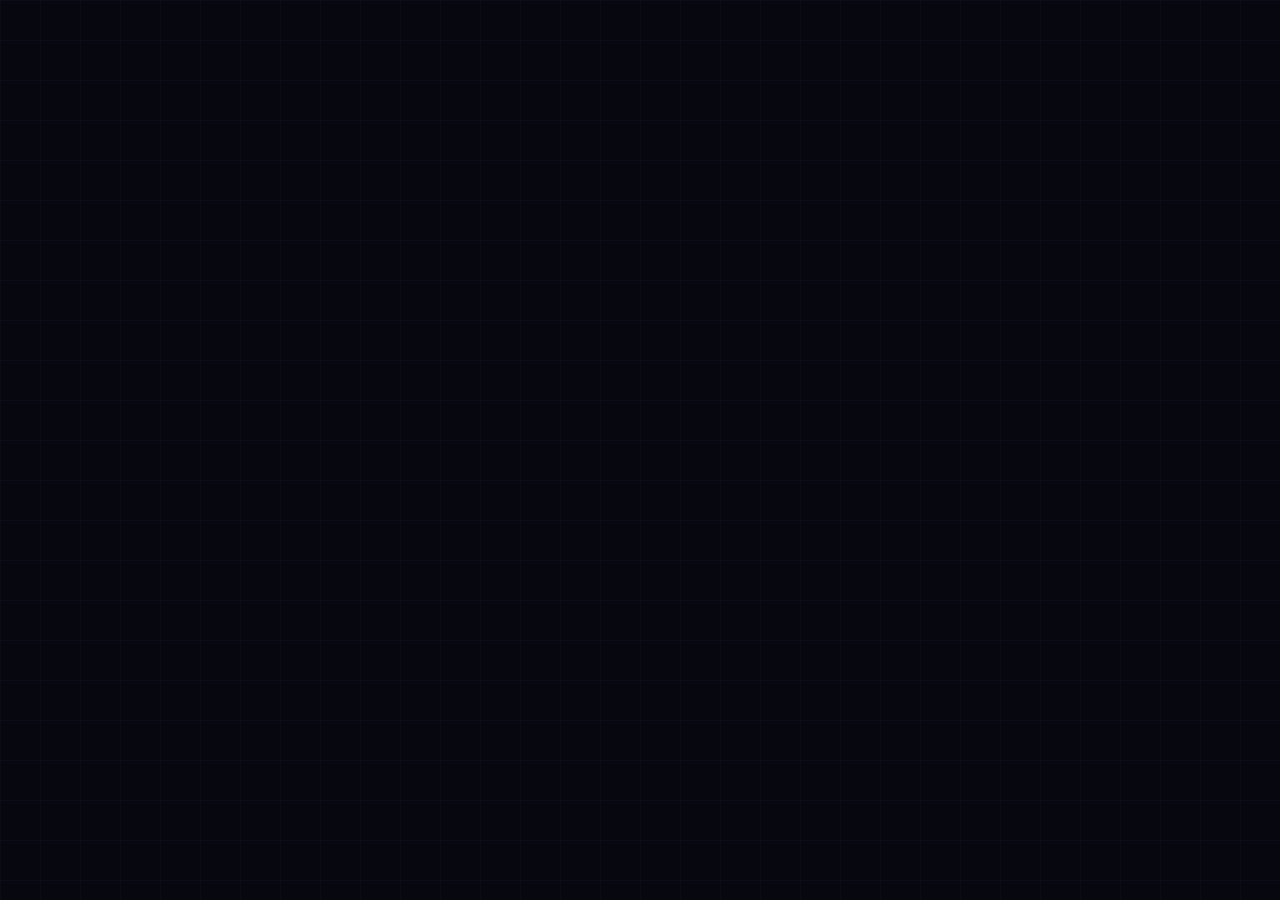
==== commit ff9231c0: "Update admin.html" ====
--- a/admin.html
+++ b/admin.html
@@ -325,2642 +325,4 @@
   .stat-card  { padding: 10px 8px; gap: 6px; }
   .stat-icon  { width: 30px; height: 30px; font-size: 13px; }
   .stat-val   { font-size: 19px; }
-  main        { padding: 10px 10px; }
-  .page-title { font-size: 18px; }
-}
-
-/* ══════════════════════════════════════════
-   HAMBURGER MENU
-══════════════════════════════════════════ */
-.ham-btn {
-  display:none; flex-direction:column; justify-content:center;
-  align-items:center; gap:5px; width:38px; height:38px;
-  background:var(--surface); border:1px solid var(--border2);
-  border-radius:9px; cursor:pointer; padding:7px; flex-shrink:0;
-  -webkit-tap-highlight-color:transparent; transition:border-color 0.15s;
-  position:relative; z-index:300;
-}
-.ham-btn:hover { border-color:var(--neon2); }
-.ham-btn span {
-  display:block; width:18px; height:2px; background:var(--text2);
-  border-radius:2px; transition:all 0.25s ease; transform-origin:center;
-  pointer-events:none;
-}
-.ham-btn.open span:nth-child(1){ transform:translateY(7px) rotate(45deg); background:var(--neon); }
-.ham-btn.open span:nth-child(2){ opacity:0; transform:scaleX(0); }
-.ham-btn.open span:nth-child(3){ transform:translateY(-7px) rotate(-45deg); background:var(--neon); }
-.ham-btn-float { position:fixed; top:12px; right:12px; z-index:300; }
-
-.ham-menu {
-  display:none; position:fixed; top:58px; left:0; right:0;
-  background:rgba(6,7,15,0.98); border-bottom:1px solid var(--border2);
-  backdrop-filter:blur(16px); -webkit-backdrop-filter:blur(16px);
-  z-index:250; padding:8px 12px 16px;
-  max-height:calc(100vh - 58px); overflow-y:auto;
-}
-.ham-menu a {
-  display:flex; align-items:center; gap:14px; padding:14px 16px;
-  border-radius:10px; text-decoration:none; color:var(--text2);
-  font-size:15px; font-weight:600; font-family:var(--font-body);
-  transition:all 0.15s; border:1px solid transparent; margin-bottom:2px;
-  -webkit-tap-highlight-color:transparent;
-}
-.ham-menu a:hover, .ham-menu a.active {
-  background:var(--neon-dim); color:var(--neon); border-color:var(--border2);
-}
-.ham-menu a .ham-icon { font-size:20px; width:26px; text-align:center; }
-
-.ham-menu-overlay {
-  display:none; position:fixed; inset:0; z-index:200;
-  background:rgba(0,0,0,0.5); pointer-events:none;
-}
-.ham-menu-overlay[style*="block"] { pointer-events:auto; }
-
-@keyframes fadeDown {
-  from { opacity:0; transform:translateY(-8px); }
-  to   { opacity:1; transform:translateY(0); }
-}
-
-@media (max-width:640px) {
-  nav { display:none !important; }
-  .ham-btn { display:flex !important; }
-  .mob-nav { display:none !important; }
-  main { padding: 14px 12px; padding-bottom: calc(40px + env(safe-area-inset-bottom, 0px)); }
-  .header-inner { padding:0 12px; height:50px; gap:8px; }
-  .brand-name { font-size:14px; }
-  .brand-sub  { display:none; }
-  .brand-icon { width:30px; height:30px; font-size:14px; }
-  .toast { bottom:16px; left:12px; right:12px; max-width:100%; }
-  .ham-menu { top:50px; max-height:calc(100vh - 50px); }
-}
-
-/* ── Password Show/Hide Eye Button ── */
-.pass-wrap {
-  position: relative;
-  width: 100%;
-  margin-bottom: 10px;
-}
-.pass-wrap .lock-input,
-.pass-wrap input[type="password"],
-.pass-wrap input[type="text"] {
-  margin-bottom: 0;
-  padding-right: 46px;
-  width: 100%;
-  box-sizing: border-box;
-}
-.pass-eye-btn {
-  position: absolute;
-  right: 12px;
-  top: 50%;
-  transform: translateY(-50%);
-  background: none;
-  border: none;
-  cursor: pointer;
-  font-size: 18px;
-  color: var(--text2);
-  padding: 4px;
-  line-height: 1;
-  -webkit-tap-highlight-color: transparent;
-  transition: color 0.15s;
-  z-index: 2;
-}
-.pass-eye-btn:hover { color: var(--neon); }
-
-/* ── SVG NAV ICONS ─────────────────────────────── */
-.nav-svg-icon svg {
-  width: 100%; height: 100%;
-  display: block;
-  stroke: currentColor;
-  fill: none;
-}
-.nav-link .nav-svg-icon,
-.nav-link svg { flex-shrink: 0; }
-
-/* Ensure nav-link svg inherits color */
-.nav-link:hover .nav-svg-icon svg,
-.mob-nav-link:hover .nav-svg-icon svg { stroke: var(--neon); }
-.nav-link.active .nav-svg-icon svg,
-.mob-nav-link.active .nav-svg-icon svg { stroke: var(--neon); }
-
-/* Eye button sizing */
-.pass-eye { display:inline-flex; align-items:center; justify-content:center; }
-.pass-eye svg { pointer-events: none; }
-.pass-eye-btn { display:inline-flex; align-items:center; justify-content:center; }
-.pass-eye-btn svg { pointer-events: none; }
-
-/* Button SVG icons */
-.btn svg, button svg { vertical-align: middle; flex-shrink: 0; }
-
-</style>
-<style>
-.lock-screen {
-  position:fixed; inset:0; background:var(--bg);
-  display:flex; align-items:center; justify-content:center; z-index:999;
-}
-.lock-card {
-  background:var(--surface); border:1px solid var(--border2);
-  border-radius:20px; padding:32px 28px; max-width:400px; width:92%;
-  text-align:center; box-shadow:0 0 60px rgba(255,215,0,0.1);
-  max-height:92vh; overflow-y:auto; -webkit-overflow-scrolling:touch;
-}
-.lock-icon { font-size:48px; margin-bottom:16px; }
-.lock-title { font-family:var(--font-head); font-size:22px; color:var(--neon); margin-bottom:6px; }
-.lock-sub   { font-size:12px; color:var(--text2); margin-bottom:24px; }
-.lock-input {
-  width:100%; background:var(--bg2); border:1px solid var(--border2);
-  border-radius:10px; color:var(--text); padding:12px 16px;
-  font-size:14px; font-family:var(--font-body); outline:none; margin-bottom:10px;
-}
-.lock-input:focus { border-color:var(--neon); box-shadow:0 0 0 3px rgba(167,139,250,0.1); }
-.lock-error { color:var(--red); font-size:12px; margin-top:8px; display:none; }
-.forgot-link { font-size:12px; color:var(--neon2); cursor:pointer; margin-top:12px; display:inline-block; text-decoration:underline; }
-
-.admin-tab {
-  padding:7px 16px; border-radius:7px; font-size:13px; font-weight:600;
-  cursor:pointer; border:1px solid var(--border); background:var(--surface);
-  color:var(--text2); transition:all 0.15s; font-family:var(--font-body);
-  flex-shrink:0; white-space:nowrap;
-}
-.admin-tab.active { background:var(--neon-dim); color:var(--neon); border-color:var(--neon2); }
-
-.field-toggle-row {
-  display:flex; align-items:center; justify-content:space-between;
-  padding:10px 14px; background:var(--bg2); border:1px solid var(--border);
-  border-radius:8px; margin-bottom:8px;
-}
-.toggle-switch { position:relative; width:40px; height:22px; cursor:pointer; }
-.toggle-switch input { opacity:0; width:0; height:0; }
-.toggle-slider { position:absolute; inset:0; background:var(--border2); border-radius:11px; transition:0.2s; }
-.toggle-slider::before { content:''; position:absolute; width:16px; height:16px; left:3px; top:3px; background:#fff; border-radius:50%; transition:0.2s; }
-.toggle-switch input:checked + .toggle-slider { background:var(--neon2); }
-.toggle-switch input:checked + .toggle-slider::before { transform:translateX(18px); }
-
-.bus-item {
-  display:inline-flex; align-items:center; gap:0;
-  background:var(--neon-dim); border:1px solid var(--neon2);
-  border-radius:20px; overflow:hidden; margin:4px;
-}
-.bus-item-label { font-family:var(--font-head); font-size:12px; color:var(--neon); font-weight:600; padding:4px 10px; cursor:default; min-width:52px; text-align:center; }
-.bus-item-edit { font-family:var(--font-head); font-size:12px; color:var(--neon); font-weight:600; padding:4px 8px; background:transparent; border:none; outline:none; min-width:52px; text-align:center; display:none; }
-.bus-item-btn { background:none; border:none; cursor:pointer; padding:4px 6px; font-size:12px; color:var(--text3); transition:color 0.15s; line-height:1; }
-.bus-item-btn:hover { color:var(--neon); }
-.bus-item-btn.rm:hover { color:var(--red); }
-
-.bus-chip {
-  display:inline-flex; align-items:center; gap:6px;
-  background:var(--neon-dim); border:1px solid var(--neon2);
-  border-radius:20px; padding:4px 12px; font-size:12px; color:var(--neon);
-  font-family:var(--font-head); font-weight:600;
-}
-.bus-chip .rm { cursor:pointer; color:var(--red); font-size:14px; line-height:1; }
-
-/* ── PASSWORD SHOW/HIDE ── */
-.pass-wrap { position:relative; }
-.pass-wrap .lock-input { padding-right:44px; }
-.pass-eye {
-  position:absolute; right:12px; top:50%; transform:translateY(-50%);
-  background:none; border:none; cursor:pointer;
-  color:var(--text3); font-size:18px; line-height:1; padding:2px;
-  transition:color 0.15s;
-}
-.pass-eye:hover { color:var(--neon); }
-
-/* ── FIELD CONFIG ENHANCED ── */
-.fc-section { margin-bottom:18px; }
-.fc-section-title {
-  font-family:var(--font-head); font-size:16px; font-weight:700;
-  color:var(--neon); margin-bottom:12px; display:flex; align-items:center; gap:8px;
-}
-.fc-field-row {
-  display:flex; align-items:center; gap:8px;
-  padding:10px 12px; background:var(--bg2); border:1px solid var(--border);
-  border-radius:10px; margin-bottom:8px; transition:border-color 0.15s;
-  position:relative;
-}
-.fc-field-row:hover { border-color:var(--border2); }
-.fc-field-row.is-new { border-color:var(--neon2); background:rgba(255,215,0,0.04); }
-.fc-drag-handle { color:var(--text3); cursor:grab; font-size:16px; flex-shrink:0; user-select:none; }
-.fc-drag-handle:active { cursor:grabbing; }
-.fc-field-row.drag-over { outline:2px solid var(--neon2); }
-.fc-label-block { flex:1; min-width:0; }
-.fc-label-main { font-size:13px; color:#fff; font-weight:500; line-height:1.2; }
-.fc-label-key  { font-size:10px; color:var(--text3); font-family:monospace; margin-top:2px; }
-.fc-badge {
-  font-size:9px; padding:2px 7px; border-radius:20px; font-weight:700;
-  letter-spacing:0.5px; text-transform:uppercase; white-space:nowrap;
-}
-.fc-badge-drop { background:rgba(255,215,0,0.12); color:var(--neon); border:1px solid var(--neon2); }
-.fc-badge-text { background:rgba(255,255,255,0.06); color:var(--text2); border:1px solid var(--border); }
-.fc-actions { display:flex; align-items:center; gap:6px; flex-shrink:0; }
-.fc-icon-btn {
-  background:none; border:1px solid var(--border); border-radius:6px;
-  color:var(--text2); cursor:pointer; padding:4px 7px; font-size:13px;
-  transition:all 0.15s; line-height:1;
-}
-.fc-icon-btn:hover { border-color:var(--neon2); color:var(--neon); }
-.fc-icon-btn.del:hover { border-color:var(--red); color:var(--red); }
-.fc-icon-btn.up:hover, .fc-icon-btn.dn:hover { border-color:var(--green); color:var(--green); }
-
-.fc-modal-overlay {
-  position:fixed; inset:0; background:rgba(0,0,0,0.7); z-index:500;
-  display:flex; align-items:center; justify-content:center; padding:16px;
-}
-.fc-modal {
-  background:var(--surface); border:1px solid var(--border2);
-  border-radius:18px; padding:28px; width:100%; max-width:480px;
-  box-shadow:0 0 60px rgba(255,215,0,0.12); position:relative;
-}
-.fc-modal-title {
-  font-family:var(--font-head); font-size:20px; font-weight:700;
-  color:var(--neon); margin-bottom:20px;
-}
-.fc-input {
-  width:100%; background:var(--bg2); border:1px solid var(--border);
-  border-radius:8px; color:var(--text); padding:10px 14px;
-  font-size:13px; font-family:var(--font-body); outline:none; margin-bottom:12px;
-}
-.fc-input:focus { border-color:var(--neon2); box-shadow:0 0 0 3px rgba(255,215,0,0.08); }
-.fc-option-row {
-  display:flex; align-items:center; gap:6px;
-  margin-bottom:6px;
-}
-.fc-option-row input {
-  flex:1; background:var(--bg2); border:1px solid var(--border);
-  border-radius:6px; color:var(--text); padding:7px 10px;
-  font-size:12px; font-family:var(--font-body); outline:none;
-}
-.fc-option-row input:focus { border-color:var(--neon2); }
-.fc-type-toggle {
-  display:flex; gap:6px; margin-bottom:16px;
-}
-.fc-type-btn {
-  flex:1; padding:8px; border-radius:8px; font-size:12px; font-weight:600;
-  cursor:pointer; border:1px solid var(--border); background:var(--bg2);
-  color:var(--text2); transition:all 0.15s; font-family:var(--font-body);
-}
-.fc-type-btn.active { background:var(--neon-dim); color:var(--neon); border-color:var(--neon2); }
-
-/* Sheet header rows */
-.sh-row {
-  display:flex; align-items:center; gap:8px;
-  padding:9px 12px; background:var(--bg2); border:1px solid var(--border);
-  border-radius:8px; margin-bottom:6px; cursor:default;
-}
-.sh-row.drag-over { outline:2px solid var(--neon2); }
-.sh-drag { color:var(--text3); font-size:14px; cursor:grab; user-select:none; }
-.sh-name { flex:1; font-size:13px; color:#fff; font-weight:500; }
-input.sh-edit {
-  flex:1; background:var(--bg3); border:1px solid var(--neon2);
-  border-radius:6px; color:var(--text); padding:3px 8px;
-  font-size:13px; font-family:var(--font-body); outline:none;
-}
-
-/* Drive / Sheet banners */
-.drive-conn-wrap {
-  display:flex; flex-direction:column; align-items:center; justify-content:center;
-  padding:20px; background:var(--bg2); border-radius:12px;
-  border:1px solid var(--border); text-align:center; margin-bottom:16px;
-}
-.drive-conn-dot { width:16px; height:16px; border-radius:50%; background:var(--text3); margin:0 auto 8px; transition:all 0.3s; }
-.drive-conn-dot.connected { background:var(--green); box-shadow:0 0 16px var(--green); }
-.drive-conn-dot.error     { background:var(--red);   box-shadow:0 0 16px var(--red); }
-
-.sheet-conn-banner {
-  display:flex; align-items:center; justify-content:center; gap:10px;
-  padding:14px 20px; border-radius:12px; margin-bottom:16px;
-  background:var(--bg2); border:1px solid var(--border);
-}
-
-/* ── INCHARGE PASS EYE BTN ── */
-.pass-eye-btn {
-  position:absolute; right:12px; top:50%; transform:translateY(-50%);
-  background:none; border:none; cursor:pointer;
-  color:var(--text3); font-size:16px; line-height:1; padding:2px;
-  transition:color 0.15s;
-}
-.pass-eye-btn:hover { color:var(--neon); }
-
-/* ══════════════════════════════════════════════════════
-   COMPREHENSIVE RESPONSIVE FIX — Mobile & Desktop
-   Applied to all pages
-══════════════════════════════════════════════════════ */
-
-/* ── PAGE HEADER ROW: title + buttons wrap properly ── */
-.page-header-row {
-  display: flex;
-  align-items: flex-start;
-  justify-content: space-between;
-  flex-wrap: wrap;
-  gap: 10px;
-  margin-bottom: 4px;
-}
-.page-header-actions {
-  display: flex;
-  gap: 6px;
-  flex-wrap: wrap;
-  align-items: center;
-  flex-shrink: 0;
-}
-
-/* ── FIXED FOOTER HEIGHT VARIABLE ── */
-:root {
-  --footer-h: 36px;
-}
-
-/* ── MAIN CONTENT: always clears fixed footer ── */
-main {
-  padding-bottom: calc(var(--footer-h) + 20px) !important;
-}
-
-/* ── STAT GRID: uniform across pages ── */
-.stat-grid {
-  display: grid;
-  gap: 12px;
-  margin-bottom: 20px;
-}
-
-/* ── FILTER BAR: full responsive ── */
-.filter-bar {
-  display: flex;
-  gap: 8px;
-  flex-wrap: wrap;
-  align-items: center;
-  margin-bottom: 16px;
-}
-.filter-bar input[type="text"],
-.filter-bar input[type="search"] {
-  flex: 1 1 180px;
-  min-width: 0;
-}
-.filter-bar select {
-  flex: 0 1 auto;
-  min-width: 120px;
-}
-.filter-bar .btn {
-  flex: 0 0 auto;
-  white-space: nowrap;
-}
-
-/* ── MODAL FOOTER BUTTONS ── */
-.modal-footer {
-  display: flex;
-  gap: 8px;
-  flex-wrap: wrap;
-  margin-top: 18px;
-}
-.modal-footer .btn {
-  flex: 1 1 auto;
-  min-width: 120px;
-  justify-content: center;
-}
-
-/* ── CARD TITLE WITH BUTTONS ── */
-.card-title {
-  display: flex;
-  align-items: center;
-  justify-content: space-between;
-  flex-wrap: wrap;
-  gap: 8px;
-}
-
-/* ── TABLE: proper overflow on all screens ── */
-.table-wrap {
-  overflow-x: auto;
-  -webkit-overflow-scrolling: touch;
-  border-radius: var(--radius);
-  border: 1px solid var(--border);
-}
-table {
-  width: 100%;
-  min-width: 480px;
-  border-collapse: collapse;
-  font-size: 13px;
-}
-
-/* ── BUTTON GROUPS: wrap nicely ── */
-.btn-group {
-  display: flex;
-  gap: 6px;
-  flex-wrap: wrap;
-  align-items: center;
-}
-
-/* ══ TABLET (769px – 1024px) ══ */
-@media (max-width: 1024px) {
-  .stat-grid { grid-template-columns: repeat(3, 1fr); gap: 10px; }
-  main { padding: 20px 16px; padding-bottom: calc(var(--footer-h) + 20px) !important; }
-  .header-inner { padding: 0 16px; }
-  .nav-link { padding: 6px 8px; font-size: 11px; }
-  .three-col { grid-template-columns: 1fr 1fr; }
-  .two-col { grid-template-columns: 1fr 1fr; }
-  .form-grid { grid-template-columns: 1fr 1fr; }
-}
-
-/* ══ MOBILE (≤ 640px) ══ */
-@media (max-width: 640px) {
-
-  /* ── Header ── */
-  .header-inner {
-    padding: 0 12px;
-    height: 50px;
-    gap: 8px;
-  }
-  .brand-name { font-size: 14px; }
-  .brand-sub  { display: none; }
-  .brand-icon { width: 30px; height: 30px; font-size: 14px; }
-
-  /* ── Nav ── */
-  nav { display: none !important; }
-  .ham-btn { display: flex !important; }
-  .mob-nav { display: none !important; }
-  .ham-menu { top: 50px; max-height: calc(100vh - 50px); }
-
-  /* ── Main padding: header(50) + ham gap + fixed footer(36) ── */
-  main {
-    padding: 12px 12px !important;
-    padding-bottom: calc(var(--footer-h) + 24px + env(safe-area-inset-bottom, 0px)) !important;
-  }
-
-  /* ── Page title ── */
-  .page-title { font-size: 20px; }
-  .page-sub   { font-size: 11px; margin-bottom: 12px; }
-
-  /* ── Stat cards: 2 col on mobile ── */
-  .stat-grid {
-    grid-template-columns: repeat(2, 1fr) !important;
-    gap: 8px !important;
-    margin-bottom: 14px;
-  }
-  .stat-card  { padding: 10px 8px; gap: 8px; }
-  .stat-icon  { width: 34px; height: 34px; font-size: 15px; }
-  .stat-val   { font-size: 20px; }
-  .stat-lbl   { font-size: 9px; }
-
-  /* ── Grids collapse to 1 col ── */
-  .two-col, .three-col { grid-template-columns: 1fr !important; }
-  .form-grid { grid-template-columns: 1fr !important; }
-  .span2     { grid-column: span 1 !important; }
-
-  /* ── Cards ── */
-  .card { padding: 12px; }
-  .card-title { font-size: 13px; gap: 6px; }
-
-  /* ── Buttons ── */
-  .btn    { padding: 10px 12px; font-size: 13px; }
-  .btn-sm { padding: 8px 10px; font-size: 12px; }
-  .btn-full { width: 100%; justify-content: center; }
-
-  /* ── Filter bar: stack inputs vertically ── */
-  .filter-bar {
-    flex-direction: column;
-    align-items: stretch;
-    gap: 6px;
-  }
-  .filter-bar input,
-  .filter-bar select,
-  .filter-bar .btn { width: 100%; flex: unset; }
-
-  /* ── Table ── */
-  table    { font-size: 12px; }
-  thead th { padding: 8px 10px; font-size: 10px; }
-  tbody td { padding: 8px 10px; }
-
-  /* ── Modal ── */
-  .modal-overlay { padding: 0; align-items: flex-end; }
-  .modal {
-    border-radius: 20px 20px 0 0;
-    max-height: 92vh;
-    padding: 20px 14px;
-    padding-bottom: calc(16px + env(safe-area-inset-bottom, 0px));
-  }
-  .modal-footer { flex-direction: column; gap: 8px; }
-  .modal-footer .btn { width: 100%; min-width: unset; }
-
-  /* ── Toast above footer ── */
-  .toast {
-    bottom: calc(var(--footer-h) + 10px + env(safe-area-inset-bottom, 0px));
-    left: 12px; right: 12px;
-    max-width: 100%;
-  }
-
-  /* ── Page header row: stack on mobile ── */
-  .page-header-row {
-    flex-direction: column;
-    align-items: flex-start;
-    gap: 8px;
-  }
-  .page-header-actions {
-    width: 100%;
-    justify-content: flex-start;
-  }
-  .page-header-actions .btn { flex: 1 1 auto; }
-
-  /* ── Admin tab row ── */
-  .tab-row, .admin-tab-row {
-    overflow-x: auto;
-    padding-bottom: 4px;
-    gap: 4px;
-    flex-wrap: nowrap;
-    -webkit-overflow-scrolling: touch;
-    scrollbar-width: none;
-  }
-  .admin-tab {
-    white-space: nowrap;
-    flex-shrink: 0;
-    font-size: 12px;
-    padding: 7px 10px;
-  }
-
-  /* ── Boarding list item ── */
-  .boarding-item,
-  .stu-item {
-    flex-wrap: wrap;
-    gap: 6px;
-  }
-  .stu-item .stu-badge { margin-left: auto; }
-}
-
-/* ══ SMALL MOBILE (≤ 380px) ══ */
-@media (max-width: 380px) {
-  .stat-grid {
-    grid-template-columns: repeat(2, 1fr) !important;
-    gap: 6px !important;
-  }
-  .stat-card  { padding: 8px 6px; gap: 6px; }
-  .stat-icon  { width: 28px; height: 28px; font-size: 13px; }
-  .stat-val   { font-size: 17px; }
-  main        { padding: 10px !important; padding-bottom: calc(var(--footer-h) + 20px + env(safe-area-inset-bottom, 0px)) !important; }
-  .page-title { font-size: 17px; }
-  .brand-name { font-size: 13px; }
-  .btn        { padding: 9px 10px; font-size: 12px; }
-  .btn-sm     { padding: 7px 8px; font-size: 11px; }
-  .card       { padding: 10px; }
-  table       { font-size: 11px; }
-  thead th    { font-size: 9px; padding: 6px 8px; }
-  tbody td    { padding: 6px 8px; }
-}
-
-/* ══ DESKTOP LARGE (≥ 1280px) ══ */
-@media (min-width: 1280px) {
-  main { max-width: 1280px; }
-  .stat-grid { gap: 16px; }
-  .card { padding: 24px; }
-}
-
-</style>
-</head>
-<body>
-<div class="ham-menu-overlay" id="hamOverlay" onclick="closeHamMenu()" style="display:none"></div>
-<div class="ham-menu" id="hamMenu" style="display:none">
-  <a href="dashboard.html"><span class="nav-svg-icon" aria-hidden="true" style="display:inline-flex;align-items:center;width:18px;height:18px;flex-shrink:0"><svg xmlns="http://www.w3.org/2000/svg" viewBox="0 0 24 24" fill="none" stroke="currentColor" stroke-width="2" stroke-linecap="round" stroke-linejoin="round"><rect x="3" y="3" width="7" height="7" rx="1"/><rect x="14" y="3" width="7" height="7" rx="1"/><rect x="3" y="14" width="7" height="7" rx="1"/><rect x="14" y="14" width="7" height="7" rx="1"/></svg></span>Dashboard</a>
-
-  <a href="boarding.html"><span class="nav-svg-icon" aria-hidden="true" style="display:inline-flex;align-items:center;width:18px;height:18px;flex-shrink:0"><svg xmlns="http://www.w3.org/2000/svg" viewBox="0 0 24 24" fill="none" stroke="currentColor" stroke-width="2" stroke-linecap="round" stroke-linejoin="round"><path d="M9 11l3 3L22 4"/><path d="M21 12v7a2 2 0 0 1-2 2H5a2 2 0 0 1-2-2V5a2 2 0 0 1 2-2h11"/></svg></span>Boarding</a>
-  <a href="students.html"><span class="nav-svg-icon" aria-hidden="true" style="display:inline-flex;align-items:center;width:18px;height:18px;flex-shrink:0"><svg xmlns="http://www.w3.org/2000/svg" viewBox="0 0 24 24" fill="none" stroke="currentColor" stroke-width="2" stroke-linecap="round" stroke-linejoin="round"><path d="M17 21v-2a4 4 0 0 0-4-4H5a4 4 0 0 0-4 4v2"/><circle cx="9" cy="7" r="4"/><path d="M23 21v-2a4 4 0 0 0-3-3.87"/><path d="M16 3.13a4 4 0 0 1 0 7.75"/></svg></span>Students</a>
-  <a href="admin.html" class="active"><span class="nav-svg-icon" aria-hidden="true" style="display:inline-flex;align-items:center;width:18px;height:18px;flex-shrink:0"><svg xmlns="http://www.w3.org/2000/svg" viewBox="0 0 24 24" fill="none" stroke="currentColor" stroke-width="2" stroke-linecap="round" stroke-linejoin="round"><path d="M12 22s8-4 8-10V5l-8-3-8 3v7c0 6 8 10 8 10z"/></svg></span>Admin</a>
-  <a href="buses.html"><span class="nav-svg-icon" aria-hidden="true" style="display:inline-flex;align-items:center;width:18px;height:18px;flex-shrink:0"><svg xmlns="http://www.w3.org/2000/svg" viewBox="0 0 24 24" fill="none" stroke="currentColor" stroke-width="2" stroke-linecap="round" stroke-linejoin="round"><path d="M8 6v6"/><path d="M16 6v6"/><path d="M2 12h19.6"/><path d="M18 18h3s.5-1.7.8-2.8c.1-.4.2-.8.2-1.2 0-.4-.1-.8-.2-1.2l-1.4-5C20.1 6.8 19.1 6 18 6H4a2 2 0 0 0-2 2v10h3"/><circle cx="7" cy="18" r="2"/><path d="M9 18h5"/><circle cx="16" cy="18" r="2"/></svg></span>Buses</a>
-</div>
-
-<!-- LOCK SCREEN -->
-<div id="lockScreen" class="lock-screen">
-  <div class="lock-card">
-    <div class="lock-icon">🔐</div>
-    <div class="lock-title">ADMIN ACCESS</div>
-
-    <!-- FIRST TIME SETUP -->
-    <div id="setupForm">
-      <div class="lock-sub" style="margin-bottom:18px">👋 Welcome! Set up your admin account to get started.</div>
-
-      <div style="text-align:left;margin-bottom:10px">
-        <div style="font-size:10px;color:var(--text2);text-transform:uppercase;letter-spacing:0.5px;margin-bottom:5px">Username</div>
-        <input type="text" class="lock-input" id="setupUser" placeholder="Create a username" autocomplete="username" style="margin-bottom:0"/>
-      </div>
-
-      <div style="text-align:left;margin-bottom:6px">
-        <div style="font-size:10px;color:var(--text2);text-transform:uppercase;letter-spacing:0.5px;margin-bottom:5px">Password</div>
-        <div class="pass-wrap">
-          <input type="password" class="lock-input" id="setupPass1" placeholder="Create a password" autocomplete="new-password" style="margin-bottom:0"/>
-          <button type="button" class="pass-eye" onclick="toggleEyeId('setupPass1',this)"><svg xmlns="http://www.w3.org/2000/svg" viewBox="0 0 24 24" fill="none" stroke="currentColor" stroke-width="2" stroke-linecap="round" stroke-linejoin="round" style="width:15px;height:15px;pointer-events:none"><path d="M1 12s4-8 11-8 11 8 11 8-4 8-11 8-11-8-11-8z"/><circle cx="12" cy="12" r="3"/></svg></button>
-        </div>
-      </div>
-      <div class="pass-wrap" style="margin-bottom:14px">
-        <input type="password" class="lock-input" id="setupPass2" placeholder="Confirm password" autocomplete="new-password" style="margin-bottom:0"/>
-        <button type="button" class="pass-eye" onclick="toggleEyeId('setupPass2',this)"><svg xmlns="http://www.w3.org/2000/svg" viewBox="0 0 24 24" fill="none" stroke="currentColor" stroke-width="2" stroke-linecap="round" stroke-linejoin="round" style="width:15px;height:15px;pointer-events:none"><path d="M1 12s4-8 11-8 11 8 11 8-4 8-11 8-11-8-11-8z"/><circle cx="12" cy="12" r="3"/></svg></button>
-      </div>
-
-      <div style="height:1px;background:var(--border);margin:14px 0"></div>
-      <div style="font-size:11px;color:var(--neon2);margin-bottom:12px;font-weight:600">🛡️ Recovery Setup — in case you forget password</div>
-
-      <div style="text-align:left;margin-bottom:8px">
-        <div style="font-size:10px;color:var(--text2);text-transform:uppercase;letter-spacing:0.5px;margin-bottom:5px">Secret Question</div>
-        <input type="text" class="lock-input" id="setupSecretQ" placeholder="e.g. What is your pet's name?" style="margin-bottom:0"/>
-      </div>
-      <div style="text-align:left;margin-bottom:14px">
-        <div style="font-size:10px;color:var(--text2);text-transform:uppercase;letter-spacing:0.5px;margin-bottom:5px">Secret Answer</div>
-        <input type="text" class="lock-input" id="setupSecretA" placeholder="Your answer (case-insensitive)" style="margin-bottom:0"/>
-      </div>
-
-      <div id="setupError" style="color:var(--red);font-size:12px;margin-bottom:8px;display:none"></div>
-      <button class="btn btn-solid btn-full" onclick="doSetupPassword()">✅ Complete Setup & Enter</button>
-    </div>
-
-    <!-- LOGIN FORM -->
-    <div id="loginForm" style="display:none">
-      <div class="lock-sub">Enter your credentials</div>
-      <input type="text" class="lock-input" id="loginUser" placeholder="Username" autocomplete="username" onkeydown="if(event.key==='Enter')document.getElementById('loginPass').focus()"/>
-      <div class="pass-wrap">
-        <input type="password" class="lock-input" id="loginPass" placeholder="Password" autocomplete="current-password"
-          onkeydown="if(event.key==='Enter')doLogin()" style="margin-bottom:0"/>
-        <button type="button" class="pass-eye" id="passEyeBtn" onclick="togglePassVis()"><svg xmlns="http://www.w3.org/2000/svg" viewBox="0 0 24 24" fill="none" stroke="currentColor" stroke-width="2" stroke-linecap="round" stroke-linejoin="round" style="width:15px;height:15px;pointer-events:none"><path d="M1 12s4-8 11-8 11 8 11 8-4 8-11 8-11-8-11-8z"/><circle cx="12" cy="12" r="3"/></svg></button>
-      </div>
-      <button class="btn btn-solid btn-full" style="margin-top:12px" onclick="doLogin()"><svg xmlns="http://www.w3.org/2000/svg" viewBox="0 0 24 24" fill="none" stroke="currentColor" stroke-width="2" stroke-linecap="round" stroke-linejoin="round" style="width:14px;height:14px;flex-shrink:0"><path d="M15 3h4a2 2 0 0 1 2 2v14a2 2 0 0 1-2 2h-4"/><polyline points="10 17 15 12 10 7"/><line x1="15" y1="12" x2="3" y2="12"/></svg> Login</button>
-      <div class="lock-error" id="loginError">❌ Incorrect username or password</div>
-      <div class="forgot-link" onclick="showForgot()">Forgot password?</div>
-    </div>
-
-    <!-- FORGOT FORM -->
-    <div id="forgotForm" style="display:none">
-      <div style="font-size:13px;color:var(--text2);margin-bottom:14px">Answer your secret question to reset password.</div>
-      <div id="secretQDisplay" style="font-size:13px;color:var(--amber);margin-bottom:10px;padding:10px;background:rgba(251,191,36,0.08);border:1px solid rgba(251,191,36,0.25);border-radius:8px"></div>
-      <input type="text" class="lock-input" id="secretAnswerInput" placeholder="Your secret answer"/>
-      <input type="password" class="lock-input" id="offlineNewPass"  placeholder="New Password"     style="margin-top:8px"/>
-      <input type="password" class="lock-input" id="offlineNewPass2" placeholder="Confirm Password"  style="margin-top:8px"/>
-      <button class="btn btn-solid btn-full" style="margin-top:10px" onclick="verifySecretAndReset()">🔓 Reset Password</button>
-      <div id="offlineResetMsg" style="font-size:12px;margin-top:8px;text-align:center"></div>
-      <button class="btn btn-ghost btn-full" style="margin-top:10px" onclick="showForgot(false)">← Back to Login</button>
-    </div>
-
-  </div>
-</div>
-
-<!-- HEADER -->
-<header class="site-header">
-  <div class="header-inner">
-    <a href="dashboard.html" class="brand">
-      <div class="brand-icon"><span style="display:inline-flex;align-items:center;width:18px;height:18px"><svg xmlns="http://www.w3.org/2000/svg" viewBox="0 0 24 24" fill="none" stroke="currentColor" stroke-width="2" stroke-linecap="round" stroke-linejoin="round"><path d="M8 6v6"/><path d="M16 6v6"/><path d="M2 12h19.6"/><path d="M18 18h3s.5-1.7.8-2.8c.1-.4.2-.8.2-1.2 0-.4-.1-.8-.2-1.2l-1.4-5C20.1 6.8 19.1 6 18 6H4a2 2 0 0 0-2 2v10h3"/><circle cx="7" cy="18" r="2"/><path d="M9 18h5"/><circle cx="16" cy="18" r="2"/></svg></span></div>
-      <div><div class="brand-name">MAHENDRA BUS</div><div class="brand-sub">Transport Management</div></div>
-    </a>
-    <nav>
-      <a href="dashboard.html" class="nav-link"><span class="nav-svg-icon" aria-hidden="true" style="display:inline-flex;align-items:center;width:16px;height:16px;flex-shrink:0"><svg xmlns="http://www.w3.org/2000/svg" viewBox="0 0 24 24" fill="none" stroke="currentColor" stroke-width="2" stroke-linecap="round" stroke-linejoin="round"><rect x="3" y="3" width="7" height="7" rx="1"/><rect x="14" y="3" width="7" height="7" rx="1"/><rect x="3" y="14" width="7" height="7" rx="1"/><rect x="14" y="14" width="7" height="7" rx="1"/></svg></span>Dashboard</a>
-
-      <a href="boarding.html" class="nav-link"><span class="nav-svg-icon" aria-hidden="true" style="display:inline-flex;align-items:center;width:16px;height:16px;flex-shrink:0"><svg xmlns="http://www.w3.org/2000/svg" viewBox="0 0 24 24" fill="none" stroke="currentColor" stroke-width="2" stroke-linecap="round" stroke-linejoin="round"><path d="M9 11l3 3L22 4"/><path d="M21 12v7a2 2 0 0 1-2 2H5a2 2 0 0 1-2-2V5a2 2 0 0 1 2-2h11"/></svg></span>Boarding</a>
-      <a href="students.html" class="nav-link"><span class="nav-svg-icon" aria-hidden="true" style="display:inline-flex;align-items:center;width:16px;height:16px;flex-shrink:0"><svg xmlns="http://www.w3.org/2000/svg" viewBox="0 0 24 24" fill="none" stroke="currentColor" stroke-width="2" stroke-linecap="round" stroke-linejoin="round"><path d="M17 21v-2a4 4 0 0 0-4-4H5a4 4 0 0 0-4 4v2"/><circle cx="9" cy="7" r="4"/><path d="M23 21v-2a4 4 0 0 0-3-3.87"/><path d="M16 3.13a4 4 0 0 1 0 7.75"/></svg></span>Students</a>
-      <a href="admin.html" class="nav-link active"><span class="nav-svg-icon" aria-hidden="true" style="display:inline-flex;align-items:center;width:16px;height:16px;flex-shrink:0"><svg xmlns="http://www.w3.org/2000/svg" viewBox="0 0 24 24" fill="none" stroke="currentColor" stroke-width="2" stroke-linecap="round" stroke-linejoin="round"><path d="M12 22s8-4 8-10V5l-8-3-8 3v7c0 6 8 10 8 10z"/></svg></span>Admin</a>
-      <span style="display:inline-block;width:1px;height:16px;background:rgba(255,255,255,0.15);margin:0 8px;vertical-align:middle"></span><a href="buses.html" class="nav-link"><span class="nav-svg-icon" aria-hidden="true" style="display:inline-flex;align-items:center;width:16px;height:16px;flex-shrink:0"><svg xmlns="http://www.w3.org/2000/svg" viewBox="0 0 24 24" fill="none" stroke="currentColor" stroke-width="2" stroke-linecap="round" stroke-linejoin="round"><path d="M8 6v6"/><path d="M16 6v6"/><path d="M2 12h19.6"/><path d="M18 18h3s.5-1.7.8-2.8c.1-.4.2-.8.2-1.2 0-.4-.1-.8-.2-1.2l-1.4-5C20.1 6.8 19.1 6 18 6H4a2 2 0 0 0-2 2v10h3"/><circle cx="7" cy="18" r="2"/><path d="M9 18h5"/><circle cx="16" cy="18" r="2"/></svg></span>Bus Console</a>
-    </nav>
-    <button class="btn btn-ghost btn-sm" onclick="doLogout()">🔒 Lock</button>
-    <button class="ham-btn" id="hamBtn" onclick="toggleHamMenu()" aria-label="Menu"><span></span><span></span><span></span></button>
-  </div>
-</header>
-
-<main id="adminMain" style="display:none">
-  <div class="page-title">ADMIN <span>PANEL</span></div>
-  <div class="page-sub">System configuration and management</div>
-
-  <div class="tab-row admin-tab-row" style="display:flex;gap:6px;margin-bottom:18px;overflow-x:auto;padding-bottom:4px;scrollbar-width:none;-ms-overflow-style:none;-webkit-overflow-scrolling:touch;white-space:nowrap">
-    <button class="admin-tab active" onclick="showTab('fields')"   id="t_fields">⚙ Field Config</button>
-    <button class="admin-tab"        onclick="showTab('sheet')"    id="t_sheet">📊 Google Sheet</button>
-    <button class="admin-tab"        onclick="showTab('drive')"    id="t_drive">📁 Drive Setup</button>
-    <button class="admin-tab"        onclick="showTab('password')" id="t_password">🔑 Change Password</button>
-  </div>
-      </div>
-
-
-
-  <!-- FIELD CONFIG -->
-  <div id="tab_fields" style="display:none">
-  </div>
-
-  <!-- GOOGLE SHEET -->
-  <div id="tab_sheet" style="display:none">
-    <div class="sheet-conn-banner" id="sheetConnBanner">
-      <span class="sync-dot" id="adminSyncDot"></span>
-      <div>
-        <div style="font-size:14px;font-weight:600" id="adminSyncLabel">Checking...</div>
-        <div style="font-size:11px;color:var(--text2);margin-top:2px" id="adminSyncSub"></div>
-      </div>
-    </div>
-
-    <div class="two-col">
-      <!-- URL + per-day info -->
-      <div class="card">
-        <div class="card-title">🔗 Apps Script Web App URL</div>
-        <div class="field" style="margin-bottom:12px">
-          <label>Paste your deployed Web App URL</label>
-          <input type="text" id="sheetUrlInput" placeholder="https://script.google.com/macros/s/.../exec"/>
-        </div>
-        <div style="display:flex;gap:8px;flex-wrap:wrap">
-          <button class="btn btn-solid" onclick="saveSheetUrl()"><svg xmlns="http://www.w3.org/2000/svg" viewBox="0 0 24 24" fill="none" stroke="currentColor" stroke-width="2" stroke-linecap="round" stroke-linejoin="round" style="width:14px;height:14px;flex-shrink:0"><path d="M19 21H5a2 2 0 0 1-2-2V5a2 2 0 0 1 2-2h11l5 5v11a2 2 0 0 1-2 2z"/><polyline points="17 21 17 13 7 13 7 21"/><polyline points="7 3 7 8 15 8"/></svg> Save URL</button>
-          <button class="btn btn-neon"  onclick="testConn()">🧪 Test Connection</button>
-          <button class="btn btn-ghost btn-sm" onclick="clearSheetUrl()">✕ Clear</button>
-        </div>
-        <div id="connResult" style="margin-top:10px;font-size:12px"></div>
-
-        <div style="margin-top:16px;padding:12px;background:rgba(52,211,153,0.06);border:1px solid rgba(52,211,153,0.25);border-radius:8px;font-size:12px;color:var(--text2);line-height:1.9">
-          <div style="color:var(--green);font-weight:600;margin-bottom:4px">📅 Per-Day Sheet System</div>
-          Each day's boarding data is written to a <strong style="color:#fff">separate sheet tab</strong> named after today's date — e.g. <code style="color:var(--neon)">2025-04-23</code>.
-          The tab is auto-created if it doesn't exist. This keeps all records organised by date automatically.
-        </div>
-
-        <div class="neon-line"></div>
-        <div class="card-title" style="margin-bottom:8px"><svg xmlns="http://www.w3.org/2000/svg" viewBox="0 0 24 24" fill="none" stroke="currentColor" stroke-width="2" stroke-linecap="round" stroke-linejoin="round" style="width:14px;height:14px;flex-shrink:0"><polyline points="1 4 1 10 7 10"/><polyline points="23 20 23 14 17 14"/><path d="M20.49 9A9 9 0 0 0 5.64 5.64L1 10m22 4l-4.64 4.36A9 9 0 0 1 3.51 15"/></svg> Sync Operations</div>
-        <div style="display:flex;flex-direction:column;gap:8px">
-          <button class="btn btn-solid btn-full" onclick="manualSync()">🔄 Force Sync Boarding Now</button>
-          <button class="btn btn-ghost btn-full" onclick="syncStudentsToSheet()">👥 Sync All Students to Sheet</button>
-        </div>
-        <div id="manualSyncResult" style="margin-top:8px;font-size:12px;color:var(--text2)"></div>
-        <div style="margin-top:12px;font-size:12px;color:var(--text2);line-height:2">
-          ✅ Boarding auto-syncs every 10 seconds<br>
-          ✅ Each day → its own sheet tab (named by date)<br>
-          ✅ Drive folders auto-created daily at 5 AM
-        </div>
-      </div>
-
-      <!-- Sheet Headers Manager -->
-      <div class="card">
-        <div class="card-title">📋 Sheet Column Headers</div>
-        <div style="font-size:11px;color:var(--text2);margin-bottom:10px">
-          Drag ⠿ to reorder · Click ✏ to rename · Click ✕ to delete a column
-        </div>
-        <div id="sheetHeaderList"></div>
-        <div style="display:flex;gap:8px;margin-top:10px;align-items:center">
-          <input type="text" id="newHeaderInput" placeholder="New column name…"
-            style="flex:1;background:var(--bg2);border:1px solid var(--border);border-radius:7px;color:var(--text);padding:7px 10px;font-size:12px;font-family:var(--font-body);outline:none"
-            onkeydown="if(event.key==='Enter')addSheetHeader()"/>
-          <button class="btn btn-neon btn-sm" onclick="addSheetHeader()">+ Add</button>
-        </div>
-        <div style="display:flex;gap:8px;margin-top:10px;flex-wrap:wrap">
-          <button class="btn btn-solid btn-sm" onclick="saveSheetHeaders()"><svg xmlns="http://www.w3.org/2000/svg" viewBox="0 0 24 24" fill="none" stroke="currentColor" stroke-width="2" stroke-linecap="round" stroke-linejoin="round" style="width:14px;height:14px;flex-shrink:0"><path d="M19 21H5a2 2 0 0 1-2-2V5a2 2 0 0 1 2-2h11l5 5v11a2 2 0 0 1-2 2z"/><polyline points="17 21 17 13 7 13 7 21"/><polyline points="7 3 7 8 15 8"/></svg> Save Headers</button>
-          <button class="btn btn-ghost btn-sm" onclick="resetSheetHeaders()">↺ Reset Default</button>
-        </div>
-        <div id="headerSaveMsg" style="font-size:12px;margin-top:6px"></div>
-      </div>
-    </div>
-  </div>
-
-  <!-- DRIVE SETUP -->
-  <div id="tab_drive" style="display:none">
-    <div class="drive-conn-wrap" id="driveConnWrap">
-      <div class="drive-conn-dot" id="driveConnDot"></div>
-      <div style="font-family:var(--font-head);font-size:18px;font-weight:700;color:#fff" id="driveConnTitle">Checking Drive...</div>
-      <div style="font-size:12px;color:var(--text2);margin-top:4px" id="driveConnSub">Connect Google Sheet first</div>
-      <div style="margin-top:12px;display:flex;gap:8px;flex-wrap:wrap;justify-content:center">
-        <button class="btn btn-ghost btn-sm" onclick="getDriveInfo()">🔍 Check Status</button>
-        <a id="driveOpenLink" href="#" target="_blank" style="display:none">
-          <button class="btn btn-neon btn-sm">📂 Open Drive Root</button>
-        </a>
-      </div>
-    </div>
-
-    <div class="two-col">
-
-      <!-- ── FOLDER STRUCTURE CONFIG ── -->
-      <div class="card">
-        <div class="card-title">📁 Folder Structure Config</div>
-        <div style="font-size:12px;color:var(--text2);margin-bottom:16px;line-height:1.8">
-          Control exactly which folders are created inside each bus folder every day. Toggle on/off or add custom sub-folders.
-        </div>
-
-        <!-- Photos Root Folder Config -->
-        <div style="margin-bottom:18px;padding:12px 14px;background:rgba(255,215,0,0.06);border:1px solid rgba(255,215,0,0.25);border-radius:10px">
-          <div style="font-size:12px;color:var(--amber);font-weight:700;margin-bottom:8px">📷 Photos Root Folder</div>
-          <div class="field" style="margin-bottom:8px">
-            <label>Photos Folder Name (inside Drive root)</label>
-            <input type="text" id="photosFolderName" placeholder="e.g. Student_Photos"
-              style="background:var(--bg2);border:1px solid var(--border);border-radius:8px;color:var(--text);padding:8px 12px;font-size:13px;font-family:var(--font-body);outline:none;width:100%"
-              oninput="savePhotosFolderConfig()"/>
-          </div>
-          <div style="font-size:11px;color:var(--text2)">Photos saved under: <code style="color:var(--neon)">ROOT / DATE / BUS / Boys|Girls / With_Pass|Without_Pass</code></div>
-        </div>
-
-        <!-- Gender level -->
-        <div style="margin-bottom:18px">
-          <div style="font-size:11px;color:var(--text2);text-transform:uppercase;letter-spacing:0.5px;margin-bottom:10px;font-weight:700">Gender Sub-folders</div>
-          <div style="display:flex;flex-direction:column;gap:8px">
-            <div class="field-toggle-row" style="border-radius:10px">
-              <div>
-                <div style="font-size:13px;color:#74b0ff;font-weight:600">🤵‍♂️ Boys</div>
-                <div style="font-size:11px;color:var(--text2)">Creates a Boys/ folder per bus</div>
-              </div>
-              <label class="toggle-switch">
-                <input type="checkbox" id="folderGenderBoys" onchange="saveFolderConfig()"/>
-                <span class="toggle-slider"></span>
-              </label>
-            </div>
-            <div class="field-toggle-row" style="border-radius:10px">
-              <div>
-                <div style="font-size:13px;color:#ffb0e0;font-weight:600">🙍‍♀️ Girls</div>
-                <div style="font-size:11px;color:var(--text2)">Creates a Girls/ folder per bus</div>
-              </div>
-              <label class="toggle-switch">
-                <input type="checkbox" id="folderGenderGirls" onchange="saveFolderConfig()"/>
-                <span class="toggle-slider"></span>
-              </label>
-            </div>
-          </div>
-        </div>
-
-        <div class="neon-line"></div>
-
-        <!-- Pass sub-folders -->
-        <div style="margin-bottom:18px">
-          <div style="font-size:11px;color:var(--text2);text-transform:uppercase;letter-spacing:0.5px;margin:14px 0 10px;font-weight:700">Pass Sub-folders <span style="color:var(--text3);font-weight:400;font-size:10px">(inside each gender folder)</span></div>
-          <div style="display:flex;flex-direction:column;gap:8px">
-            <div class="field-toggle-row" style="border-radius:10px">
-              <div>
-                <div style="font-size:13px;color:var(--green);font-weight:600">✅ With_Pass</div>
-                <div style="font-size:11px;color:var(--text2)">Photos of students with valid pass</div>
-              </div>
-              <label class="toggle-switch">
-                <input type="checkbox" id="folderWithPass" onchange="saveFolderConfig()"/>
-                <span class="toggle-slider"></span>
-              </label>
-            </div>
-            <div class="field-toggle-row" style="border-radius:10px">
-              <div>
-                <div style="font-size:13px;color:var(--red);font-weight:600">🚫 Without_Pass</div>
-                <div style="font-size:11px;color:var(--text2)">Photos of students without pass</div>
-              </div>
-              <label class="toggle-switch">
-                <input type="checkbox" id="folderWithoutPass" onchange="saveFolderConfig()"/>
-                <span class="toggle-slider"></span>
-              </label>
-            </div>
-          </div>
-        </div>
-
-        <div class="neon-line"></div>
-
-        <!-- Custom sub-folders -->
-        <div style="margin-top:14px">
-          <div style="font-size:11px;color:var(--text2);text-transform:uppercase;letter-spacing:0.5px;margin-bottom:10px;font-weight:700">Custom Sub-folders</div>
-          <div id="customSubFolderList" style="margin-bottom:10px"></div>
-          <div style="display:flex;gap:8px">
-            <input type="text" id="newSubFolderInput" placeholder="e.g. Archive, Reports…"
-              style="flex:1;background:var(--bg2);border:1px solid var(--border);border-radius:7px;color:var(--text);padding:8px 10px;font-size:12px;font-family:var(--font-body);outline:none"
-              onkeydown="if(event.key==='Enter')addCustomSubFolder()"/>
-            <button class="btn btn-neon btn-sm" onclick="addCustomSubFolder()">+ Add</button>
-          </div>
-        </div>
-
-        <div style="margin-top:16px">
-          <button class="btn btn-solid btn-full" onclick="generateTodayFolder()">🚀 Generate Today's Folders Now</button>
-          <div id="driveFolderMsg" style="font-size:12px;margin-top:8px"></div>
-        </div>
-      </div>
-
-      <!-- ── LIVE PREVIEW + FOLDER MANAGER ── -->
-      <div class="card">
-        <div class="card-title">👁 Live Structure Preview</div>
-        <div style="font-size:11px;color:var(--text2);margin-bottom:12px">Preview updates as you change settings on the left.</div>
-        <div id="folderPreview" style="background:var(--bg2);border-radius:10px;padding:14px;font-family:monospace;font-size:11px;color:var(--text2);line-height:2.2;max-height:340px;overflow-y:auto"></div>
-
-        <div class="neon-line" style="margin-top:16px"></div>
-
-        <!-- Top-level custom folders -->
-        <div style="margin-top:14px">
-          <div class="card-title" style="margin-bottom:6px">🗂 Top-level Custom Folders</div>
-          <div style="font-size:12px;color:var(--text2);margin-bottom:10px">Extra folders created at the root date level (alongside bus folders).</div>
-          <div id="customFolderList"></div>
-          <div id="folderActionMsg" style="font-size:11px;margin-top:6px;color:var(--text2)"></div>
-          <div style="display:flex;gap:8px;margin-top:10px">
-            <input type="text" id="newFolderName" placeholder="Folder name e.g. Archive"
-              style="flex:1;background:var(--bg2);border:1px solid var(--border);border-radius:7px;color:var(--text);padding:8px 10px;font-size:12px;font-family:var(--font-body);outline:none"
-              onkeydown="if(event.key==='Enter')addCustomFolder()"/>
-            <button class="btn btn-neon btn-sm" onclick="addCustomFolder()">+ Add</button>
-          </div>
-        </div>
-      </div>
-    </div>
-  </div>
-
-  <!-- CHANGE PASSWORD -->
-  <div id="tab_password" style="display:none">
-
-    <!-- Secret Q&A Setup -->
-    <div class="card" style="max-width:440px;margin-bottom:16px">
-      <div class="card-title">🛡️ Recovery Setup — Secret Q&amp;A</div>
-      <div style="font-size:12px;color:var(--text2);margin-bottom:14px">Set a secret question and answer to reset your password if you forget it. Works fully offline.</div>
-      <div class="field" style="margin-bottom:10px">
-        <label>Secret Question</label>
-        <input type="text" id="customQuestion"
-          placeholder="Type your secret question here..."
-          style="background:var(--bg2);border:1px solid var(--border);border-radius:8px;color:var(--text);padding:10px 12px;font-size:14px;font-family:var(--font-body);outline:none;width:100%"/>
-      </div>
-      <div class="field" style="margin-bottom:14px">
-        <label>Secret Answer</label>
-        <input type="text" id="secretAnswer" placeholder="Type your answer (case-insensitive)"/>
-      </div>
-      <div id="secretSetupMsg" style="font-size:12px;margin-bottom:8px"></div>
-      <button class="btn btn-solid" onclick="saveSecretSetup()">💾 Save Recovery Setup</button>
-    </div>
-
-    <!-- Change Password -->
-    <div class="card" style="max-width:440px">
-      <div class="card-title">🔑 Change Admin Credentials</div>
-      <div class="form-grid">
-        <div class="field span2"><label>New Username</label><input type="text" id="newUser" placeholder="New username"/></div>
-        <div class="field span2"><label>New Password</label><div class="pass-wrap" style="margin-bottom:0">
-          <input type="password" id="newPass1" placeholder="New password"/>
-          <button type="button" class="pass-eye-btn" onclick="toggleEye('newPass1',this)" title="Show/Hide"><svg xmlns="http://www.w3.org/2000/svg" viewBox="0 0 24 24" fill="none" stroke="currentColor" stroke-width="2" stroke-linecap="round" stroke-linejoin="round" style="width:15px;height:15px;pointer-events:none"><path d="M1 12s4-8 11-8 11 8 11 8-4 8-11 8-11-8-11-8z"/><circle cx="12" cy="12" r="3"/></svg></button>
-        </div></div>
-        <div class="field span2"><label>Confirm Password</label><div class="pass-wrap" style="margin-bottom:0">
-          <input type="password" id="newPass2" placeholder="Confirm password"/>
-          <button type="button" class="pass-eye-btn" onclick="toggleEye('newPass2',this)" title="Show/Hide"><svg xmlns="http://www.w3.org/2000/svg" viewBox="0 0 24 24" fill="none" stroke="currentColor" stroke-width="2" stroke-linecap="round" stroke-linejoin="round" style="width:15px;height:15px;pointer-events:none"><path d="M1 12s4-8 11-8 11 8 11 8-4 8-11 8-11-8-11-8z"/><circle cx="12" cy="12" r="3"/></svg></button>
-        </div></div>
-      </div>
-      <div id="pwChangeMsg" style="margin:10px 0;font-size:12px"></div>
-      <button class="btn btn-solid btn-full" style="margin-top:4px" onclick="changePassword()">💾 Update Password</button>
-    </div>
-  </div>
-</main>
-
-<!-- FIELD EDIT MODAL -->
-<div id="fcModal" class="fc-modal-overlay" style="display:none" onclick="if(event.target===this)closeFcModal()">
-  <div class="fc-modal">
-    <div class="fc-modal-title" id="fcModalTitle">⚙ Field Configuration</div>
-
-    <div class="field" style="margin-bottom:12px">
-      <label style="font-size:11px;color:var(--text2);margin-bottom:5px;display:block">Field Label <span style="color:var(--red)">*</span></label>
-      <input type="text" class="fc-input" id="fcLabel" placeholder="e.g. Student Name" style="margin:0"/>
-    </div>
-    <div class="field" style="margin-bottom:12px">
-      <label style="font-size:11px;color:var(--text2);margin-bottom:5px;display:block">Field Key (internal) <span style="color:var(--red)">*</span></label>
-      <input type="text" class="fc-input" id="fcKey" placeholder="e.g. name, rollNo, busNo" style="margin:0"/>
-      <div style="font-size:10px;color:var(--text3);margin-top:4px">Use camelCase, no spaces. Known keys: name, rollNo, regNo, college, dept, year, gender, busNo, boardingAt, passType, periodFrom, periodTo, phone, time, date</div>
-    </div>
-
-    <div class="field" style="margin-bottom:12px">
-      <label style="font-size:11px;color:var(--text2);margin-bottom:6px;display:block">Input Type</label>
-      <div class="fc-type-toggle">
-        <button class="fc-type-btn active" id="fctText" onclick="setFcType('text')">📝 Text Input</button>
-        <button class="fc-type-btn" id="fctDrop" onclick="setFcType('dropdown')">🔽 Dropdown</button>
-      </div>
-    </div>
-
-    <!-- Dropdown options editor -->
-    <div id="fcDropSection" style="display:none">
-      <label style="font-size:11px;color:var(--text2);margin-bottom:6px;display:block">Dropdown Options</label>
-      <div style="font-size:10px;color:var(--text3);margin-bottom:8px">
-        💡 For <code style="color:var(--neon)">busNo</code> and <code style="color:var(--neon)">boardingAt</code> keys — options are auto-pulled from Bus List &amp; Boarding Points. Or add custom options below.
-      </div>
-      <div id="fcOptionsList"></div>
-      <div style="display:flex;gap:6px;margin-top:8px">
-        <input type="text" class="fc-input" id="fcNewOption" placeholder="Add option…" style="margin:0;flex:1"
-          onkeydown="if(event.key==='Enter')addFcOption()"/>
-        <button class="btn btn-neon btn-sm" onclick="addFcOption()">+ Add</button>
-      </div>
-      <div style="margin-top:8px;padding:8px 10px;background:rgba(255,215,0,0.05);border:1px solid var(--border);border-radius:6px;font-size:11px;color:var(--text2)">
-        ℹ <strong style="color:#fff">busNo</strong> and <strong style="color:#fff">boardingAt</strong> fields will automatically use the bus list and boarding points configured in this tab — no need to add options manually.
-      </div>
-    </div>
-
-    <div style="display:flex;align-items:center;gap:16px;margin:14px 0">
-      <label style="display:flex;align-items:center;gap:8px;cursor:pointer;font-size:13px;color:var(--text2)">
-        <label class="toggle-switch"><input type="checkbox" id="fcRequired"/><span class="toggle-slider"></span></label>
-        Required
-      </label>
-      <label style="display:flex;align-items:center;gap:8px;cursor:pointer;font-size:13px;color:var(--text2)">
-        <label class="toggle-switch"><input type="checkbox" id="fcEnabled" checked/><span class="toggle-slider"></span></label>
-        Enabled
-      </label>
-    </div>
-
-    <div style="display:flex;gap:8px;margin-top:4px">
-      <button class="btn btn-solid" style="flex:1" onclick="saveFcModal()"><svg xmlns="http://www.w3.org/2000/svg" viewBox="0 0 24 24" fill="none" stroke="currentColor" stroke-width="2" stroke-linecap="round" stroke-linejoin="round" style="width:14px;height:14px;flex-shrink:0"><path d="M19 21H5a2 2 0 0 1-2-2V5a2 2 0 0 1 2-2h11l5 5v11a2 2 0 0 1-2 2z"/><polyline points="17 21 17 13 7 13 7 21"/><polyline points="7 3 7 8 15 8"/></svg> Save Field</button>
-      <button class="btn btn-ghost" onclick="closeFcModal()">Cancel</button>
-    </div>
-    <div id="fcModalErr" style="display:none;color:var(--red);font-size:12px;margin-top:8px;text-align:center"></div>
-  </div>
-</div>
-
-<div id="toast" class="toast hidden"></div>
-<script>
-/* config.js INLINED */
-// config.js — Mahendra Bus Pass System v3.0
-// Loaded before app scripts in every HTML file
-
-window.BUS_CONFIG = {
-  version: '3.0.0',
-
-  // ── AUTH KEYS ──────────────────────────────────
-  ADMIN_USER_KEY : 'bus_admin_username',
-  ADMIN_PASS_KEY : 'bus_admin_password',
-  DEFAULT_ADMIN_USER : 'Maha123',
-  DEFAULT_ADMIN_PASS : 'Maha@123',
-
-  // ── STORAGE KEYS ───────────────────────────────
-  keys: {
-    students  : 'bus_students',
-    boarding  : 'bus_boarding',
-    nopass    : 'bus_nopass_today',
-    absent    : 'bus_absent_today',
-    sheetUrl  : 'bus_sheet_url',
-    incharges : 'bus_incharges',
-    buses     : 'bus_list',
-    colleges  : 'bus_colleges',
-    scanFields : 'bus_scan_fields',
-    boardFields: 'bus_board_fields',
-    studentFields: 'bus_student_fields',
-    departments  : 'bus_departments',
-    boardingPts  : 'bus_boarding_points',
-  },
-
-  // ── DEFAULT BUSES (none — admin adds manually) ──
-  defaultBuses: [],
-
-  // ── DEFAULT COLLEGES ───────────────────────────
-  defaultColleges: ['MCE','MEI'],
-
-  // ── PASS TYPES ─────────────────────────────────
-  passTypes: ['Semester'],
-
-  // ── BOARDING POINTS ────────────────────────────
-  boardingPoints: [
-    'Salem Bus Stand','Namakkal','Tiruchengode','Rasipuram',
-    'Erode','Sankagiri','Omalur','Mettur','Attur'
-  ],
-
-  // ── DEPARTMENTS ────────────────────────────────
-  departments: ['CSE','ECE','EEE','MECH','CIVIL','IT','MBA','MCA','Arts & Science'],
-
-  // ── STUDENT FORM FIELDS (admin-configurable) ───
-  defaultStudentFields: [
-    {key:'name',       label:'Full Name',     required:true,  enabled:true},
-    {key:'rollNo',     label:'Roll Number',   required:true,  enabled:true},
-    {key:'regNo',      label:'Register No',   required:false, enabled:true},
-    {key:'college',    label:'College',       required:false, enabled:true},
-    {key:'dept',       label:'Department',    required:false, enabled:true},
-    {key:'year',       label:'Year',          required:false, enabled:true},
-    {key:'gender',     label:'Gender',        required:false, enabled:true},
-    {key:'busNo',      label:'Bus No',        required:true,  enabled:true},
-    {key:'boardingAt', label:'Boarding At',   required:false, enabled:true},
-    {key:'passType',   label:'Pass Type',     required:false, enabled:true},
-    {key:'periodFrom', label:'Period From',   required:false, enabled:true},
-    {key:'periodTo',   label:'Period To',     required:false, enabled:true},
-    {key:'phone',      label:'Phone',         required:false, enabled:true},
-  ],
-
-  // ── SCANNER FIELDS (admin-configurable) ────────
-  defaultScanFields: [
-    {key:'name',      label:'Name',            required:true,  enabled:true},
-    {key:'rollNo',    label:'Roll No',          required:true,  enabled:true},
-    {key:'regNo',     label:'Register Number',  required:true,  enabled:true},
-    {key:'busNo',     label:'Bus No',           required:true,  enabled:true},
-    {key:'dept',      label:'Department',       required:false, enabled:true},
-    {key:'year',      label:'Year',             required:false, enabled:true},
-    {key:'boardingAt',label:'Boarding At',      required:false, enabled:true},
-    {key:'periodFrom',label:'Period From',      required:false, enabled:true},
-    {key:'periodTo',  label:'Period To',        required:false, enabled:true},
-    {key:'phone',     label:'Phone',            required:false, enabled:false},
-  ],
-
-  // ── BOARDING FIELDS (admin-configurable) ───────
-  defaultBoardFields: [
-    {key:'name',      label:'Name',         required:true,  enabled:true},
-    {key:'rollNo',    label:'Roll No',      required:true,  enabled:true},
-    {key:'regNo',     label:'Reg No',       required:false, enabled:true},
-    {key:'busNo',     label:'Bus No',       required:true,  enabled:true},
-    {key:'boardingAt',label:'Boarding At',  required:false, enabled:true},
-    {key:'time',      label:'Time',         required:true,  enabled:true},
-    {key:'date',      label:'Date',         required:true,  enabled:true},
-  ],
-
-  // ── SHEET HEADERS ──────────────────────────────
-  sheetHeaders: ['Name','Roll No','Reg No','Bus No','Pass Type','Date','Photo'],
-};
-
-// ── INIT STORAGE ────────────────────────────────────────────────────────────
-(function initStorage() {
-  var K = window.BUS_CONFIG.keys;
-
-  // Buses
-  if (!localStorage.getItem(K.buses)) {
-    localStorage.setItem(K.buses, JSON.stringify(window.BUS_CONFIG.defaultBuses));
-  }
-  // Colleges
-  if (!localStorage.getItem(K.colleges)) {
-    localStorage.setItem(K.colleges, JSON.stringify(window.BUS_CONFIG.defaultColleges));
-  }
-  // Scan fields
-  if (!localStorage.getItem(K.scanFields)) {
-    localStorage.setItem(K.scanFields, JSON.stringify(window.BUS_CONFIG.defaultScanFields));
-  }
-  // Board fields
-  if (!localStorage.getItem(K.boardFields)) {
-    localStorage.setItem(K.boardFields, JSON.stringify(window.BUS_CONFIG.defaultBoardFields));
-  }
-  // Student fields
-  if (!localStorage.getItem(K.studentFields)) {
-    localStorage.setItem(K.studentFields, JSON.stringify(window.BUS_CONFIG.defaultStudentFields));
-  }
-  // Incharges list
-  if (!localStorage.getItem(K.incharges)) {
-    localStorage.setItem(K.incharges, JSON.stringify([]));
-  }
-  // Students
-  if (!localStorage.getItem(K.students)) {
-    localStorage.setItem(K.students, JSON.stringify([]));
-  }
-  // Departments
-  if (!localStorage.getItem(K.departments)) {
-    localStorage.setItem(K.departments, JSON.stringify(window.BUS_CONFIG.departments));
-  }
-  // Boarding Points
-  if (!localStorage.getItem(K.boardingPts)) {
-    localStorage.setItem(K.boardingPts, JSON.stringify(window.BUS_CONFIG.boardingPoints));
-  }
-})();
-
-// ── GLOBAL HELPERS ───────────────────────────────────────────────────────────
-window.BUS_HELPERS = {
-
-  today: function() {
-    return new Date().toLocaleDateString('en-CA');
-  },
-
-  nowTime: function() {
-    return new Date().toLocaleTimeString('en-IN',{hour:'2-digit',minute:'2-digit'});
-  },
-
-  getStudents: function() {
-    try { return JSON.parse(localStorage.getItem(window.BUS_CONFIG.keys.students)||'[]'); }
-    catch(e) { return []; }
-  },
-
-  getBoarding: function() {
-    try { return JSON.parse(localStorage.getItem(window.BUS_CONFIG.keys.boarding)||'[]'); }
-    catch(e) { return []; }
-  },
-
-  saveBoarding: function(b) {
-    localStorage.setItem(window.BUS_CONFIG.keys.boarding, JSON.stringify(b));
-  },
-
-  getNoPass: function() {
-    try { return JSON.parse(localStorage.getItem(window.BUS_CONFIG.keys.nopass)||'[]'); }
-    catch(e) { return []; }
-  },
-
-  saveNoPass: function(n) {
-    localStorage.setItem(window.BUS_CONFIG.keys.nopass, JSON.stringify(n));
-  },
-
-  getAbsent: function() {
-    try { return JSON.parse(localStorage.getItem(window.BUS_CONFIG.keys.absent)||'[]'); }
-    catch(e) { return []; }
-  },
-
-  saveAbsent: function(a) {
-    localStorage.setItem(window.BUS_CONFIG.keys.absent, JSON.stringify(a));
-  },
-
-  getBuses: function() {
-    try { return JSON.parse(localStorage.getItem(window.BUS_CONFIG.keys.buses)||'[]'); }
-    catch(e) { return window.BUS_CONFIG.defaultBuses; }
-  },
-
-  getColleges: function() {
-    try { return JSON.parse(localStorage.getItem(window.BUS_CONFIG.keys.colleges)||'[]'); }
-    catch(e) { return window.BUS_CONFIG.defaultColleges; }
-  },
-
-  getIncharges: function() {
-    try { return JSON.parse(localStorage.getItem(window.BUS_CONFIG.keys.incharges)||'[]'); }
-    catch(e) { return []; }
-  },
-
-  getSheetUrl: function() {
-    return localStorage.getItem(window.BUS_CONFIG.keys.sheetUrl)||'';
-  },
-
-  getDepartments: function() {
-    try { return JSON.parse(localStorage.getItem(window.BUS_CONFIG.keys.departments)||'null') || window.BUS_CONFIG.departments; }
-    catch(e) { return window.BUS_CONFIG.departments; }
-  },
-
-  getBoardingPoints: function() {
-    try { return JSON.parse(localStorage.getItem(window.BUS_CONFIG.keys.boardingPts)||'null') || window.BUS_CONFIG.boardingPoints; }
-    catch(e) { return window.BUS_CONFIG.boardingPoints; }
-  },
-
-  getStudentFields: function() {
-    try { return JSON.parse(localStorage.getItem(window.BUS_CONFIG.keys.studentFields)||'null') || window.BUS_CONFIG.defaultStudentFields; }
-    catch(e) { return window.BUS_CONFIG.defaultStudentFields; }
-  },
-
-  getScanFields: function() {
-    try { return JSON.parse(localStorage.getItem(window.BUS_CONFIG.keys.scanFields)||'null') || window.BUS_CONFIG.defaultScanFields; }
-    catch(e) { return window.BUS_CONFIG.defaultScanFields; }
-  },
-
-  getBoardFields: function() {
-    try { return JSON.parse(localStorage.getItem(window.BUS_CONFIG.keys.boardFields)||'null') || window.BUS_CONFIG.defaultBoardFields; }
-    catch(e) { return window.BUS_CONFIG.defaultBoardFields; }
-  },
-
-  uid: function() {
-    return Math.random().toString(36).slice(2,9).toUpperCase();
-  },
-
-  esc: function(str) {
-    return (str||'').toString()
-      .replace(/&/g,'&amp;').replace(/</g,'&lt;')
-      .replace(/>/g,'&gt;').replace(/"/g,'&quot;');
-  },
-
-  // ── AUTH ──────────────────────────────────────
-  isAdminLoggedIn: function() {
-    return sessionStorage.getItem('bus_admin_session') === 'true';
-  },
-
-  checkAdminLogin: function(user, pass) {
-    var storedUser = localStorage.getItem(window.BUS_CONFIG.ADMIN_USER_KEY) || window.BUS_CONFIG.DEFAULT_ADMIN_USER;
-    var storedPass = localStorage.getItem(window.BUS_CONFIG.ADMIN_PASS_KEY) || window.BUS_CONFIG.DEFAULT_ADMIN_PASS;
-    return (user||'').trim() === (storedUser||'').trim() && (pass||'').trim() === (storedPass||'').trim();
-  },
-
-  adminLogin: function(user, pass) {
-    if (this.checkAdminLogin(user, pass)) {
-      sessionStorage.setItem('bus_admin_session', 'true');
-      return true;
-    }
-    return false;
-  },
-
-  adminLogout: function() {
-    sessionStorage.removeItem('bus_admin_session');
-    // Note: does NOT remove bus_incharge_session — incharge has its own logout
-  },
-
-  inchargeLogout: function() {
-    sessionStorage.removeItem('bus_incharge_session');
-  },
-
-  // ── INCHARGE AUTH ─────────────────────────────
-  getInchargeSession: function() {
-    try { return JSON.parse(sessionStorage.getItem('bus_incharge_session')||'null'); }
-    catch(e) { return null; }
-  },
-
-  saveInchargeSession: function(ic) {
-    sessionStorage.setItem('bus_incharge_session', JSON.stringify(ic));
-  },
-
-  inchargeLogin: function(userId, pass) {
-    var incharges = this.getIncharges();
-    if (!incharges || incharges.length === 0) return null;
-
-    var uid_norm  = (userId || '').trim().toLowerCase();
-    var pass_raw  = (pass   || '');           // exact as typed
-    var pass_trim = pass_raw.trim();          // trimmed
-    var pass_low  = pass_trim.toLowerCase();  // lowercase fallback
-
-    // Pass 1 — exact trimmed match (case-insensitive userId, exact password)
-    var ic = incharges.find(function(i) {
-      var storedUid  = (i.userId   || '').trim().toLowerCase();
-      var storedPass = (i.password || '').trim();
-      return storedUid === uid_norm && storedPass === pass_trim;
-    }) || null;
-
-    // Pass 2 — case-insensitive password (caps-lock / shift typo)
-    if (!ic) {
-      ic = incharges.find(function(i) {
-        var storedUid  = (i.userId   || '').trim().toLowerCase();
-        var storedPass = (i.password || '').trim().toLowerCase();
-        return storedUid === uid_norm && storedPass === pass_low;
-      }) || null;
-    }
-
-    // Pass 3 — raw (untrimmed) password match — catches saved-with-spaces passwords
-    if (!ic) {
-      ic = incharges.find(function(i) {
-        var storedUid  = (i.userId   || '').trim().toLowerCase();
-        var storedPass = (i.password || '');
-        return storedUid === uid_norm && storedPass === pass_raw;
-      }) || null;
-    }
-
-    if (ic) {
-      // Normalise the stored record before saving session —
-      // strip any accidental whitespace from userId / password
-      var clean = {};
-      for (var k in ic) { if (Object.prototype.hasOwnProperty.call(ic, k)) clean[k] = ic[k]; }
-      clean.userId   = (clean.userId   || '').trim();
-      clean.password = (clean.password || '').trim();
-      sessionStorage.setItem('bus_incharge_session', JSON.stringify(clean));
-      return clean;
-    }
-    return null;
-  },
-
-  // Returns true if admin OR any incharge is logged in
-  isAnyStaffLoggedIn: function() {
-    return this.isAdminLoggedIn() || !!this.getInchargeSession();
-  },
-
-  // ── AUTO SHEET SYNC ───────────────────────────
-  autoSync: async function() {
-    var url = this.getSheetUrl();
-    if (!url) return;
-    var H = window.BUS_HELPERS;
-    var today = H.today();
-    var students = H.getStudents();
-    var boarding = H.getBoarding().filter(function(b){ return b.date===today && !b.noPass; });
-    if (!boarding.length) return;
-    var rows = boarding.map(function(b){
-      var s = students.find(function(x){ return x.id===b.sid; })||{};
-      return {date:b.date,name:s.name||'',rollNo:s.rollNo||'',regNo:s.regNo||'',
-              busNo:s.busNo||'',passType:s.passType||'Semester',time:b.time};
-    });
-    try {
-      await fetch(url,{method:'POST',body:JSON.stringify({action:'writeBoarding',rows:rows})});
-    } catch(e) {}
-  },
-};
-
-// ── SYNC BUS LIST TO SHEET (call once after admin changes buses) ──────────────
-window.BUS_HELPERS.syncBusList = async function() {
-  var url = this.getSheetUrl();
-  if (!url) return;
-  var buses = this.getBuses();
-  try {
-    await fetch(url, {method:'POST', body:JSON.stringify({action:'saveBusList', buses:buses})});
-  } catch(e) {}
-};
-
-// ── AUTO SYNC EVERY 10 SECONDS ───────────────────────────────────────────────
-setInterval(function() {
-  window.BUS_HELPERS.autoSync();
-}, 10000);
-
-</script>
-<script>
-const H   = window.BUS_HELPERS;
-const CFG = window.BUS_CONFIG;
-let scanFields   = [];
-let boardFields  = [];
-let sheetHeaders = [];
-
-// ── LOGIN ──────────────────────────────────────────
-function toggleEyeId(id, btn) {
-  var inp = document.getElementById(id);
-  if (!inp) return;
-  inp.type = inp.type === 'password' ? 'text' : 'password';
-}
-
-function doSetupPassword() {
-  var user = document.getElementById('setupUser').value.trim();
-  var p1   = document.getElementById('setupPass1').value;
-  var p2   = document.getElementById('setupPass2').value;
-  var q    = document.getElementById('setupSecretQ').value.trim();
-  var a    = document.getElementById('setupSecretA').value.trim();
-  var err  = document.getElementById('setupError');
-  err.style.display = 'none';
-
-  if (!user)              { err.textContent='❌ Please enter a username.';              err.style.display='block'; return; }
-  if (!p1 || p1.length < 4) { err.textContent='❌ Password must be at least 4 characters.'; err.style.display='block'; return; }
-  if (p1 !== p2)          { err.textContent='❌ Passwords do not match.';               err.style.display='block'; return; }
-  if (!q)                 { err.textContent='❌ Please enter a secret question.';        err.style.display='block'; return; }
-  if (!a || a.length < 2) { err.textContent='❌ Please enter a secret answer.';          err.style.display='block'; return; }
-
-  localStorage.setItem(CFG.ADMIN_USER_KEY, user);
-  localStorage.setItem(CFG.ADMIN_PASS_KEY, p1);
-  localStorage.setItem('bus_secret_question', q);
-  localStorage.setItem('bus_secret_answer',   a.toLowerCase());
-  localStorage.setItem('bus_admin_setup_done', '1');
-  sessionStorage.setItem('bus_admin_session', 'true');
-
-  document.getElementById('lockScreen').style.display = 'none';
-  document.getElementById('adminMain').style.display = '';
-  init();
-}
-
-function doLogin() {
-  var u      = (document.getElementById('loginUser')?.value || '').trim();
-  var p      = (document.getElementById('loginPass')?.value || '');
-  var storedU = localStorage.getItem(CFG.ADMIN_USER_KEY) || '';
-  var storedP = localStorage.getItem(CFG.ADMIN_PASS_KEY) || '';
-  if (u === storedU && p === storedP && storedP !== '') {
-    sessionStorage.setItem('bus_admin_session', 'true');
-    document.getElementById('lockScreen').style.display = 'none';
-    document.getElementById('adminMain').style.display = '';
-    if (document.getElementById('loginUser')) document.getElementById('loginUser').value = '';
-    document.getElementById('loginPass').value = '';
-    init();
-  } else {
-    document.getElementById('loginError').style.display = 'block';
-    document.getElementById('loginPass').value = '';
-  }
-}
-
-
-var _SEYE_ON  = '<svg xmlns="http://www.w3.org/2000/svg" viewBox="0 0 24 24" fill="none" stroke="currentColor" stroke-width="2" stroke-linecap="round" stroke-linejoin="round" style="width:15px;height:15px;pointer-events:none"><path d="M1 12s4-8 11-8 11 8 11 8-4 8-11 8-11-8-11-8z"/><circle cx="12" cy="12" r="3"/></svg>';
-var _SEYE_OFF = '<svg xmlns="http://www.w3.org/2000/svg" viewBox="0 0 24 24" fill="none" stroke="currentColor" stroke-width="2" stroke-linecap="round" stroke-linejoin="round" style="width:15px;height:15px;pointer-events:none"><path d="M17.94 17.94A10.07 10.07 0 0 1 12 20c-7 0-11-8-11-8a18.45 18.45 0 0 1 5.06-5.94M9.9 4.24A9.12 9.12 0 0 1 12 4c7 0 11 8 11 8a18.5 18.5 0 0 1-2.16 3.19m-6.72-1.07a3 3 0 1 1-4.24-4.24"/><line x1="1" y1="1" x2="23" y2="23"/></svg>';
-function toggleEye(inputId, btn) {
-  var inp = document.getElementById(inputId);
-  if (!inp || !btn) return;
-  if (inp.type === 'password') { inp.type = 'text';     btn.innerHTML = _SEYE_OFF; }
-  else                         { inp.type = 'password'; btn.innerHTML = _SEYE_ON;  }
-}
-
-function togglePassVis() {
-  const inp = document.getElementById('loginPass');
-  const btn = document.getElementById('passEyeBtn');
-  if (!inp || !btn) return;
-  if (inp.type === 'password') { inp.type = 'text';     btn.innerHTML = _SEYE_OFF; }
-  else                         { inp.type = 'password'; btn.innerHTML = _SEYE_ON;  }
-}
-
-// keydown handled inline
-
-// ── FORGOT PASSWORD — OFFLINE SECRET Q&A ─────────────
-function showForgot(show=true) {
-  document.getElementById('loginForm').style.display  = show ? 'none' : '';
-  document.getElementById('forgotForm').style.display = show ? '' : 'none';
-  if (show) {
-    const q = localStorage.getItem('bus_secret_question');
-    if (!q) {
-      document.getElementById('secretQDisplay').textContent = '⚠ No recovery question set. Contact administrator.';
-    } else {
-      document.getElementById('secretQDisplay').textContent = '❓ ' + q;
-    }
-    document.getElementById('secretAnswerInput').value  = '';
-    document.getElementById('offlineNewPass').value     = '';
-    document.getElementById('offlineNewPass2').value    = '';
-    document.getElementById('offlineResetMsg').textContent = '';
-  }
-}
-
-// ── SECRET Q&A SETUP ──────────────────────────────────
-function loadEmailConfig() {
-  const q = localStorage.getItem('bus_secret_question') || '';
-  const inp = document.getElementById('customQuestion');
-  if (inp && q) inp.value = q;
-}
-
-function saveSecretSetup() {
-  const q     = document.getElementById('customQuestion')?.value.trim();
-  const ans   = document.getElementById('secretAnswer')?.value.trim();
-  const msgEl = document.getElementById('secretSetupMsg');
-  if (!q) {
-    msgEl.style.color = 'var(--red)'; msgEl.textContent = '❌ Please enter a question.'; return;
-  }
-  if (!ans || ans.length < 2) {
-    msgEl.style.color = 'var(--red)'; msgEl.textContent = '❌ Please enter an answer.'; return;
-  }
-  localStorage.setItem('bus_secret_question', q);
-  localStorage.setItem('bus_secret_answer',   ans.toLowerCase());
-  document.getElementById('secretAnswer').value = '';
-  msgEl.style.color = 'var(--green)'; msgEl.textContent = '✅ Recovery setup saved!';
-}
-
-function verifySecretAndReset() {
-  const entered = document.getElementById('secretAnswerInput')?.value.trim().toLowerCase();
-  const saved   = localStorage.getItem('bus_secret_answer') || '';
-  const newP1   = document.getElementById('offlineNewPass')?.value;
-  const newP2   = document.getElementById('offlineNewPass2')?.value;
-  const msgEl   = document.getElementById('offlineResetMsg');
-
-  if (!saved) {
-    msgEl.style.color = 'var(--red)'; msgEl.textContent = '❌ No recovery setup found.'; return;
-  }
-  if (!entered) {
-    msgEl.style.color = 'var(--red)'; msgEl.textContent = '❌ Please enter your answer.'; return;
-  }
-  if (entered !== saved) {
-    msgEl.style.color = 'var(--red)'; msgEl.textContent = '❌ Wrong answer. Try again.'; return;
-  }
-  if (!newP1 || newP1.length < 4) {
-    msgEl.style.color = 'var(--red)'; msgEl.textContent = '❌ Password must be at least 4 characters.'; return;
-  }
-  if (newP1 !== newP2) {
-    msgEl.style.color = 'var(--red)'; msgEl.textContent = '❌ Passwords do not match.'; return;
-  }
-
-  localStorage.setItem(CFG.ADMIN_PASS_KEY, newP1);
-  msgEl.style.color = 'var(--green)'; msgEl.textContent = '✅ Password reset successfully!';
-  setTimeout(() => { showForgot(false); }, 1500);
-}
-
-function doLogout() {
-  H.adminLogout();
-  document.getElementById('lockScreen').style.display = '';
-  document.getElementById('adminMain').style.display = 'none';
-  document.getElementById('setupForm').style.display = 'none';
-  document.getElementById('loginForm').style.display = '';
-  document.getElementById('forgotForm').style.display = 'none';
-  if (document.getElementById('loginUser')) document.getElementById('loginUser').value = '';
-  document.getElementById('loginPass').value = '';
-  document.getElementById('loginError').style.display = 'none';
-}
-
-// session restore handled below
-
-// ── TABS ───────────────────────────────────────────
-function showTab(name) {
-  ['fields','sheet','drive','password'].forEach(t => {
-    document.getElementById('tab_'+t).style.display = t===name ? '' : 'none';
-    document.getElementById('t_'+t).classList.toggle('active', t===name);
-  });
-  if (name==='sheet')     { loadSheetConfig(); renderSheetHeaders(); }
-  if (name==='drive')     { getDriveInfo(); renderCustomFolders(); loadFolderConfig(); loadPhotosFolderConfig(); renderCustomSubFolders(); renderFolderPreview(); }
-  if (name==='password')  { loadEmailConfig(); }
-}
-function init() {
-  showTab('fields');
-  loadSheetConfig();
-  updateSyncUI();
-}
-
-// ── BUS MANAGEMENT ─────────────────────────────────
-function renderBusList() {
-  const buses = H.getBuses();
-  const lbl = document.getElementById('busCountLabel');
-  const lst = document.getElementById('busList');
-  if (lbl) lbl.textContent = '(' + buses.length + ' buses)';
-  if (lst) lst.innerHTML = buses.map((b, i) => `
-    <div class="bus-item" id="busItem_${i}">
-      <span class="bus-item-label" id="busLabel_${i}">${H.esc(b)}</span>
-      <input class="bus-item-edit" id="busEdit_${i}" value="${H.esc(b)}"
-        onblur="saveBusRename(${i})"
-        onkeydown="if(event.key==='Enter')saveBusRename(${i});if(event.key==='Escape')cancelBusEdit(${i})"/>
-      <button class="bus-item-btn" onclick="startBusEdit(${i})" title="Rename">✏</button>
-      <button class="bus-item-btn rm" onclick="removeBus('${H.esc(b)}')" title="Remove">✕</button>
-    </div>`).join('');
-}
-
-function startBusEdit(i) {
-  document.getElementById('busLabel_'+i).style.display = 'none';
-  const inp = document.getElementById('busEdit_'+i);
-  inp.style.display = 'inline-block'; inp.focus(); inp.select();
-}
-
-function cancelBusEdit(i) {
-  const buses = H.getBuses();
-  document.getElementById('busEdit_'+i).value = buses[i]||'';
-  document.getElementById('busLabel_'+i).style.display = '';
-  document.getElementById('busEdit_'+i).style.display = 'none';
-}
-
-function saveBusRename(i) {
-  const buses  = H.getBuses();
-  const oldVal = buses[i];
-  const newVal = document.getElementById('busEdit_'+i).value.trim();
-  if (!newVal || newVal === oldVal) { cancelBusEdit(i); return; }
-  if (buses.includes(newVal)) { showToast('Bus name already exists','error'); cancelBusEdit(i); return; }
-  const incharges = H.getIncharges().map(ic => ic.bus === oldVal ? {...ic, bus: newVal} : ic);
-  localStorage.setItem(CFG.keys.incharges, JSON.stringify(incharges));
-  buses[i] = newVal;
-  localStorage.setItem(CFG.keys.buses, JSON.stringify(buses));
-  renderBusList();
-  showToast('Renamed: ' + oldVal + ' → ' + newVal, 'success');
-}
-
-function addBus() {
-  const inp = document.getElementById('newBusInput');
-  const val = inp ? inp.value.trim() : '';
-  if (!val) return;
-  const buses = H.getBuses();
-  if (buses.includes(val)) { showToast('Bus already exists','error'); return; }
-  buses.push(val);
-  localStorage.setItem(CFG.keys.buses, JSON.stringify(buses));
-  if (inp) inp.value = '';
-  renderBusList();
-  showToast('Bus added: '+val,'success');
-}
-
-function removeBus(name) {
-  if (!confirm('Remove '+name+'?')) return;
-  const buses = H.getBuses().filter(b => b !== name);
-  localStorage.setItem(CFG.keys.buses, JSON.stringify(buses));
-  renderBusList();
-  showToast(name+' removed','info');
-}
-
-// ── COLLEGE MANAGEMENT ─────────────────────────────
-function renderCollegeList() {
-  const cols = H.getColleges();
-  const el = document.getElementById('collegeList');
-  if (!el) return;
-  el.innerHTML = cols.length
-    ? cols.map(c => `
-        <div class="bus-chip" style="border-color:var(--green);color:var(--green);background:rgba(52,211,153,0.1)">
-          ${H.esc(c)} <span class="rm" onclick="removeCollege('${H.esc(c)}')">✕</span>
-        </div>`).join('')
-    : '<div style="color:var(--text3);font-size:12px">No colleges added yet.</div>';
-}
-
-function addCollege() {
-  const inp = document.getElementById('newCollegeInput');
-  const val = inp ? inp.value.trim().toUpperCase() : '';
-  if (!val) return;
-  const cols = H.getColleges();
-  if (cols.includes(val)) { showToast('College already exists','error'); return; }
-  cols.push(val);
-  localStorage.setItem(CFG.keys.colleges, JSON.stringify(cols));
-  if (inp) inp.value = '';
-  renderCollegeList();
-  showToast('College added: '+val,'success');
-}
-
-function removeCollege(name) {
-  if (!confirm('Remove '+name+'?')) return;
-  const cols = H.getColleges().filter(c => c !== name);
-  localStorage.setItem(CFG.keys.colleges, JSON.stringify(cols));
-  renderCollegeList();
-}
-
-// ── FIELD CONFIG (ENHANCED) ────────────────────────
-const BOARDING_PT_KEY = 'bus_boarding_points';
-
-function getBoardingPoints() {
-  try {
-    const s = JSON.parse(localStorage.getItem(BOARDING_PT_KEY)||'null');
-    return Array.isArray(s) ? s : [...window.BUS_CONFIG.boardingPoints];
-  } catch(e) { return [...window.BUS_CONFIG.boardingPoints]; }
-}
-function saveBoardingPoints(pts) {
-  localStorage.setItem(CFG.keys.boardingPts, JSON.stringify(pts));
-  localStorage.setItem(BOARDING_PT_KEY, JSON.stringify(pts));
-}
-
-function renderBoardingPointList() {
-  const pts = getBoardingPoints();
-  const el = document.getElementById('boardingPointList');
-  if (!el) return;
-  el.innerHTML = pts.length
-    ? pts.map((p,i) => `
-        <div class="bus-chip" style="border-color:var(--amber);color:var(--amber);background:rgba(255,176,32,0.1)">
-          <span id="bpLabel_${i}" onclick="startBpEdit(${i})" style="cursor:pointer">${H.esc(p)}</span>
-          <span class="rm" onclick="removeBoardingPoint(${i})">✕</span>
-        </div>`).join('')
-    : '<div style="color:var(--text3);font-size:12px">No boarding points added yet.</div>';
-}
-
-function startBpEdit(i) {
-  const pts = getBoardingPoints();
-  const el = document.getElementById('bpLabel_'+i);
-  if (!el) return;
-  el.outerHTML = `<input id="bpEdit_${i}"
-    style="background:var(--bg3);border:1px solid var(--neon2);border-radius:4px;color:var(--text);padding:2px 6px;font-size:12px;font-family:var(--font-body);outline:none;width:120px"
-    value="${H.esc(pts[i]||'')}"
-    onkeydown="if(event.key==='Enter')saveBpEdit(${i});if(event.key==='Escape')renderBoardingPointList()"
-    onblur="saveBpEdit(${i})"/>`;
-  document.getElementById('bpEdit_'+i)?.focus();
-}
-
-function saveBpEdit(i) {
-  const inp = document.getElementById('bpEdit_'+i);
-  if (!inp) return;
-  const val = inp.value.trim();
-  const pts = getBoardingPoints();
-  if (val && val !== pts[i]) {
-    pts[i] = val;
-    saveBoardingPoints(pts);
-    showToast('Boarding point updated','success');
-  }
-  renderBoardingPointList();
-}
-
-function addBoardingPoint() {
-  const inp = document.getElementById('newBoardingPtInput');
-  const val = inp.value.trim();
-  if (!val) return;
-  const pts = getBoardingPoints();
-  if (pts.includes(val)) { showToast('Already exists','error'); return; }
-  pts.push(val);
-  saveBoardingPoints(pts);
-  inp.value = '';
-  renderBoardingPointList();
-  showToast('Boarding point added: '+val,'success');
-}
-
-function removeBoardingPoint(i) {
-  const pts = getBoardingPoints();
-  if (!confirm('Remove "'+pts[i]+'"?')) return;
-  pts.splice(i,1);
-  saveBoardingPoints(pts);
-  renderBoardingPointList();
-  showToast('Removed','info');
-}
-
-// ── RENDER FIELD LISTS ──────────────────────────────
-
-// ── DEPARTMENTS ───────────────────────────────────────────
-function getDepts() {
-  try { return JSON.parse(localStorage.getItem(CFG.keys.departments)||'null') || CFG.departments; }
-  catch(e) { return CFG.departments; }
-}
-function saveDepts(arr) {
-  localStorage.setItem(CFG.keys.departments, JSON.stringify(arr));
-  renderDeptList();
-}
-function renderDeptList() {
-  const depts = getDepts();
-  const el = document.getElementById('deptList');
-  if (!el) return;
-  el.innerHTML = depts.map((d,i) => `
-    <span style="display:inline-flex;align-items:center;gap:4px;background:var(--surface2);border:1px solid var(--border2);border-radius:20px;padding:4px 10px;font-size:12px;color:var(--text)">
-      ${H.esc(d)}
-      <button onclick="editDept(${i})" style="background:none;border:none;cursor:pointer;color:var(--text2);font-size:11px;padding:0 2px">✏</button>
-      <button onclick="removeDept(${i})" style="background:none;border:none;cursor:pointer;color:var(--red);font-size:11px;padding:0 2px">✕</button>
-    </span>`).join('');
-}
-function addDept() {
-  const inp = document.getElementById('newDeptInput');
-  if (!inp) return;
-  const val = inp.value.trim().toUpperCase();
-  if (!val) return;
-  const depts = getDepts();
-  if (depts.includes(val)) { showToast('Already exists','error'); return; }
-  depts.push(val);
-  saveDepts(depts);
-  inp.value = '';
-  showToast('Department added','success');
-}
-function removeDept(i) {
-  const depts = getDepts();
-  depts.splice(i,1);
-  saveDepts(depts);
-}
-function editDept(i) {
-  const depts = getDepts();
-  const val = prompt('Rename department:', depts[i]);
-  if (!val || !val.trim()) return;
-  depts[i] = val.trim().toUpperCase();
-  saveDepts(depts);
-}
-
-function renderFieldConfig() {
-  try { scanFields  = JSON.parse(localStorage.getItem(CFG.keys.scanFields) ||'[]'); } catch(e){ scanFields=[]; }
-  try { boardFields = JSON.parse(localStorage.getItem(CFG.keys.boardFields)||'[]'); } catch(e){ boardFields=[]; }
-  renderDeptList();
-  const scanEl  = document.getElementById('scanFieldList');
-  const boardEl = document.getElementById('boardFieldList');
-  if (scanEl)  scanEl.innerHTML  = scanFields.map((f,i)  => fcRow(f,i,'scan')).join('');
-  if (boardEl) boardEl.innerHTML = boardFields.map((f,i) => fcRow(f,i,'board')).join('');
-  if (typeof renderStudentFields === 'function') renderStudentFields();
-}
-
-function fcRow(f, i, type) {
-  const isDrop = f.type === 'dropdown' || ['busNo','boardingAt','college','dept','year','gender','passType'].includes(f.key);
-  const badgeCls = isDrop ? 'fc-badge-drop' : 'fc-badge-text';
-  const badgeTxt = isDrop ? '🔽 Dropdown' : '📝 Text';
-  const statusDot = f.enabled
-    ? '<span style="width:7px;height:7px;border-radius:50%;background:var(--green);display:inline-block;box-shadow:0 0 6px var(--green);flex-shrink:0" title="Active"></span>'
-    : '<span style="width:7px;height:7px;border-radius:50%;background:var(--text3);display:inline-block;flex-shrink:0" title="Disabled"></span>';
-  const total = type === 'scan' ? scanFields.length : boardFields.length;
-  return `<div class="fc-field-row" id="fcRow_${type}_${i}" draggable="true"
-    ondragstart="fcDragStart(event,'${type}',${i})"
-    ondragover="fcDragOver(event,'${type}',${i})"
-    ondrop="fcDrop(event,'${type}',${i})"
-    ondragleave="fcDragLeave('${type}',${i})">
-    <span class="fc-drag-handle" title="Drag to reorder">⠿</span>
-    ${statusDot}
-    <div class="fc-label-block">
-      <div class="fc-label-main">${H.esc(f.label)}${f.required?' <span style="color:var(--red);font-size:10px">✱</span>':''}</div>
-      <div class="fc-label-key">${H.esc(f.key)}</div>
-    </div>
-    <span class="fc-badge ${badgeCls}">${badgeTxt}</span>
-    <div class="fc-actions">
-      <button class="fc-icon-btn up" title="Move Up" onclick="moveField('${type}',${i},-1)" ${i===0?'disabled style="opacity:0.3"':''}>▲</button>
-      <button class="fc-icon-btn dn" title="Move Down" onclick="moveField('${type}',${i},1)" ${i===total-1?'disabled style="opacity:0.3"':''}>▼</button>
-      <label class="toggle-switch" style="margin:0 4px" title="${f.enabled?'Enabled':'Disabled'}">
-        <input type="checkbox" ${f.enabled?'checked':''} onchange="toggleField('${type}',${i},this.checked)"/>
-        <span class="toggle-slider"></span>
-      </label>
-      <button class="fc-icon-btn" title="Edit" onclick="openFieldModal('${type}',${i})">✏</button>
-      <button class="fc-icon-btn del" title="Remove" onclick="removeField('${type}',${i})">✕</button>
-    </div>
-  </div>`;
-}
-
-// Drag support for scan/board fields
-let fcDragSrc = null;
-function fcDragStart(e,type,i) { fcDragSrc={type,i}; e.dataTransfer.effectAllowed='move'; }
-function fcDragOver(e,type,i)  { e.preventDefault(); document.getElementById('fcRow_'+type+'_'+i)?.classList.add('drag-over'); }
-function fcDragLeave(type,i)   { document.getElementById('fcRow_'+type+'_'+i)?.classList.remove('drag-over'); }
-function fcDrop(e,type,i) {
-  e.preventDefault();
-  document.querySelectorAll('.fc-field-row').forEach(r=>r.classList.remove('drag-over'));
-  if (!fcDragSrc || fcDragSrc.type!==type || fcDragSrc.i===i) return;
-  const arr = type==='scan' ? scanFields : boardFields;
-  const moved = arr.splice(fcDragSrc.i,1)[0];
-  arr.splice(i,0,moved);
-  fcDragSrc = null;
-  renderFieldConfig();
-}
-
-function moveField(type, i, dir) {
-  const arr = type==='scan' ? scanFields : boardFields;
-  const ni = i + dir;
-  if (ni<0 || ni>=arr.length) return;
-  [arr[i], arr[ni]] = [arr[ni], arr[i]];
-  renderFieldConfig();
-}
-
-function removeField(type, i) {
-  const arr = type==='scan' ? scanFields : boardFields;
-  const f = arr[i];
-  if (!confirm('Remove field "'+f.label+'"?')) return;
-  arr.splice(i,1);
-  renderFieldConfig();
-  showToast('Field removed','info');
-}
-
-function toggleField(type, idx, val) {
-  if (type==='scan')  scanFields[idx].enabled  = val;
-  if (type==='board') boardFields[idx].enabled = val;
-}
-
-function saveScanFields() {
-  localStorage.setItem(CFG.keys.scanFields, JSON.stringify(scanFields));
-  showToast('Scanner fields saved','success');
-}
-function saveBoardFields() {
-  localStorage.setItem(CFG.keys.boardFields, JSON.stringify(boardFields));
-  showToast('Boarding fields saved','success');
-}
-
-// ── STUDENT FIELDS ─────────────────────────────────
-let studentFields = [];
-
-function renderStudentFields() {
-  try { studentFields = JSON.parse(localStorage.getItem(CFG.keys.studentFields)||'null') || CFG.defaultStudentFields; }
-  catch(e) { studentFields = CFG.defaultStudentFields; }
-
-  const total = studentFields.length;
-  const listEl = document.getElementById('studentFieldList');
-  if (!listEl) return;
-  listEl.innerHTML = studentFields.map((f, i) => {
-    const isDrop = f.type === 'dropdown' || ['busNo','boardingAt','college','dept','year','gender','passType'].includes(f.key);
-    const badgeCls = isDrop ? 'fc-badge-drop' : 'fc-badge-text';
-    const badgeTxt = isDrop ? '🔽 Dropdown' : '📝 Text';
-    return `<div class="fc-field-row" id="sfRow_${i}" draggable="true"
-      ondragstart="sfDragStart(event,${i})"
-      ondragover="sfDragOver(event,${i})"
-      ondrop="sfDrop(event,${i})"
-      ondragleave="sfDragLeave(${i})">
-      <span class="fc-drag-handle">⠿</span>
-      <div class="fc-label-block">
-        <div class="fc-label-main">${H.esc(f.label)}${f.required?' <span style="color:var(--red);font-size:10px">✱</span>':''}</div>
-        <div class="fc-label-key">${H.esc(f.key)}</div>
-      </div>
-      <span class="fc-badge ${badgeCls}">${badgeTxt}</span>
-      <div class="fc-actions">
-        <button class="fc-icon-btn up" onclick="moveSField(${i},-1)" ${i===0?'disabled style="opacity:0.3"':''}>▲</button>
-        <button class="fc-icon-btn dn" onclick="moveSField(${i},1)" ${i===total-1?'disabled style="opacity:0.3"':''}>▼</button>
-        <div style="display:flex;flex-direction:column;gap:2px;align-items:center">
-          <div style="font-size:8px;color:var(--text3)">Req</div>
-          <label class="toggle-switch" style="margin:0">
-            <input type="checkbox" ${f.required?'checked':''} ${!f.enabled?'disabled':''} onchange="toggleStudentField(${i},'required',this.checked)"/>
-            <span class="toggle-slider" style="${!f.enabled?'opacity:0.4':''}"></span>
-          </label>
-        </div>
-        <div style="display:flex;flex-direction:column;gap:2px;align-items:center">
-          <div style="font-size:8px;color:var(--text3)">Show</div>
-          <label class="toggle-switch" style="margin:0">
-            <input type="checkbox" ${f.enabled?'checked':''} onchange="toggleStudentField(${i},'enabled',this.checked)"/>
-            <span class="toggle-slider"></span>
-          </label>
-        </div>
-        <button class="fc-icon-btn" onclick="openFieldModal('student',${i})">✏</button>
-        <button class="fc-icon-btn del" onclick="removeSField(${i})">✕</button>
-      </div>
-    </div>`;
-  }).join('');
-}
-
-let sfDragSrc = null;
-function sfDragStart(e,i) { sfDragSrc=i; e.dataTransfer.effectAllowed='move'; }
-function sfDragOver(e,i)  { e.preventDefault(); document.getElementById('sfRow_'+i)?.classList.add('drag-over'); }
-function sfDragLeave(i)   { document.getElementById('sfRow_'+i)?.classList.remove('drag-over'); }
-function sfDrop(e,i) {
-  e.preventDefault();
-  document.querySelectorAll('.fc-field-row').forEach(r=>r.classList.remove('drag-over'));
-  if (sfDragSrc===null || sfDragSrc===i) return;
-  const moved = studentFields.splice(sfDragSrc,1)[0];
-  studentFields.splice(i,0,moved);
-  sfDragSrc=null; renderStudentFields();
-}
-function moveSField(i,dir) {
-  const ni=i+dir; if(ni<0||ni>=studentFields.length) return;
-  [studentFields[i],studentFields[ni]]=[studentFields[ni],studentFields[i]];
-  renderStudentFields();
-}
-function removeSField(i) {
-  const f=studentFields[i];
-  if (!confirm('Remove field "'+f.label+'"?')) return;
-  studentFields.splice(i,1);
-  renderStudentFields();
-  showToast('Field removed','info');
-}
-
-function toggleStudentField(idx, prop, val) {
-  studentFields[idx][prop] = val;
-  if (prop === 'enabled' && !val) studentFields[idx].required = false;
-  renderStudentFields();
-}
-
-function saveStudentFields() {
-  localStorage.setItem(CFG.keys.studentFields, JSON.stringify(studentFields));
-  showToast('✅ Student fields saved','success');
-}
-
-// ── FIELD MODAL ────────────────────────────────────
-let fcModalState = { type:null, idx:null, options:[], inputType:'text' };
-let fcOptions = [];
-
-function openFieldModal(type, idx) {
-  const modal = document.getElementById('fcModal');
-  fcModalState = { type, idx, inputType:'text' };
-  fcOptions = [];
-
-  const isEdit = idx !== null;
-  document.getElementById('fcModalTitle').innerHTML = isEdit ? '<svg xmlns="http://www.w3.org/2000/svg" viewBox="0 0 24 24" fill="none" stroke="currentColor" stroke-width="2" stroke-linecap="round" stroke-linejoin="round" style="width:14px;height:14px;flex-shrink:0"><path d="M11 4H4a2 2 0 0 0-2 2v14a2 2 0 0 0 2 2h14a2 2 0 0 0 2-2v-7"/><path d="M18.5 2.5a2.121 2.121 0 0 1 3 3L12 15l-4 1 1-4 9.5-9.5z"/></svg> Edit Field' : '<svg xmlns="http://www.w3.org/2000/svg" viewBox="0 0 24 24" fill="none" stroke="currentColor" stroke-width="2" stroke-linecap="round" stroke-linejoin="round" style="width:14px;height:14px;flex-shrink:0"><line x1="12" y1="5" x2="12" y2="19"/><line x1="5" y1="12" x2="19" y2="12"/></svg> Add Field';
-  document.getElementById('fcModalErr').style.display = 'none';
-
-  let f = null;
-  if (isEdit) {
-    if (type==='scan')    f = scanFields[idx];
-    if (type==='board')   f = boardFields[idx];
-    if (type==='student') f = studentFields[idx];
-  }
-
-  document.getElementById('fcLabel').value   = f ? f.label : '';
-  document.getElementById('fcKey').value     = f ? f.key   : '';
-  document.getElementById('fcRequired').checked = f ? !!f.required : false;
-  document.getElementById('fcEnabled').checked  = f ? (f.enabled !== false) : true;
-
-  // Determine type
-  const isDrop = f ? (f.type === 'dropdown' || ['busNo','boardingAt','college','dept','year','gender','passType'].includes(f.key)) : false;
-  fcOptions = f && f.options ? [...f.options] : [];
-  setFcType(isDrop ? 'dropdown' : 'text');
-
-  modal.style.display = 'flex';
-  document.getElementById('fcLabel').focus();
-}
-
-function closeFcModal() {
-  document.getElementById('fcModal').style.display = 'none';
-}
-
-function setFcType(t) {
-  fcModalState.inputType = t;
-  document.getElementById('fctText').classList.toggle('active', t==='text');
-  document.getElementById('fctDrop').classList.toggle('active', t==='dropdown');
-  document.getElementById('fcDropSection').style.display = t==='dropdown' ? '' : 'none';
-  if (t==='dropdown') renderFcOptions();
-}
-
-function renderFcOptions() {
-  const el = document.getElementById('fcOptionsList');
-  if (!el) return;
-  el.innerHTML = fcOptions.map((o,i) => `
-    <div class="fc-option-row">
-      <input value="${H.esc(o)}" oninput="fcOptions[${i}]=this.value" placeholder="Option ${i+1}"/>
-      <button class="fc-icon-btn del" onclick="fcOptions.splice(${i},1);renderFcOptions()">✕</button>
-    </div>`).join('');
-}
-
-function addFcOption() {
-  const inp = document.getElementById('fcNewOption');
-  const val = inp.value.trim();
-  if (!val) return;
-  if (fcOptions.includes(val)) { showToast('Option already exists','error'); return; }
-  fcOptions.push(val);
-  inp.value = '';
-  renderFcOptions();
-}
-
-function saveFcModal() {
-  const label = document.getElementById('fcLabel').value.trim();
-  const key   = document.getElementById('fcKey').value.trim();
-  const errEl = document.getElementById('fcModalErr');
-
-  if (!label || !key) {
-    errEl.textContent = 'Label and Key are required.';
-    errEl.style.display = '';
-    return;
-  }
-  // Validate key (no spaces)
-  if (/\s/.test(key)) {
-    errEl.textContent = 'Key cannot have spaces. Use camelCase.';
-    errEl.style.display = '';
-    return;
-  }
-
-  const newField = {
-    key,
-    label,
-    required : document.getElementById('fcRequired').checked,
-    enabled  : document.getElementById('fcEnabled').checked,
-    type     : fcModalState.inputType,
-    options  : fcModalState.inputType === 'dropdown' ? [...fcOptions] : undefined,
-  };
-
-  const { type, idx } = fcModalState;
-
-  if (type === 'scan') {
-    if (idx===null) scanFields.push(newField);
-    else scanFields[idx] = { ...scanFields[idx], ...newField };
-    renderFieldConfig();
-  } else if (type === 'board') {
-    if (idx===null) boardFields.push(newField);
-    else boardFields[idx] = { ...boardFields[idx], ...newField };
-    renderFieldConfig();
-  } else if (type === 'student') {
-    if (idx===null) studentFields.push(newField);
-    else studentFields[idx] = { ...studentFields[idx], ...newField };
-    renderStudentFields();
-  }
-
-  closeFcModal();
-  showToast(idx===null ? '✅ Field added' : '✅ Field updated', 'success');
-}
-
-// ── SHEET HEADERS ──────────────────────────────────
-const DEFAULT_HEADERS = ['Name','Roll No','Reg No','Bus No','Gender','Pass Type','Boarding At','Date','Time'];
-
-function getSheetHeaders() {
-  try {
-    const s = JSON.parse(localStorage.getItem('bus_sheet_headers')||'null');
-    return Array.isArray(s) ? s : [...DEFAULT_HEADERS];
-  } catch(e) { return [...DEFAULT_HEADERS]; }
-}
-
-function renderSheetHeaders() {
-  sheetHeaders = getSheetHeaders();
-  const el = document.getElementById('sheetHeaderList');
-  el.innerHTML = sheetHeaders.map((h, i) => `
-    <div class="sh-row" id="shRow_${i}" draggable="true"
-      ondragstart="shDragStart(event,${i})" ondragover="shDragOver(event,${i})"
-      ondrop="shDrop(event,${i})" ondragleave="shDragLeave(${i})">
-      <span class="sh-drag">⠿</span>
-      <span class="sh-name" id="shName_${i}">${H.esc(h)}</span>
-      <button class="btn btn-ghost btn-sm" style="padding:3px 8px;font-size:11px" onclick="startHeaderEdit(${i})">✏</button>
-      <button class="btn btn-danger btn-sm" style="padding:3px 8px;font-size:11px" onclick="deleteHeader(${i})">✕</button>
-    </div>`).join('');
-}
-
-let dragSrcIdx = null;
-
-function shDragStart(e, i) { dragSrcIdx = i; e.dataTransfer.effectAllowed = 'move'; }
-function shDragOver(e, i)  { e.preventDefault(); document.getElementById('shRow_'+i)?.classList.add('drag-over'); }
-function shDragLeave(i)    { document.getElementById('shRow_'+i)?.classList.remove('drag-over'); }
-function shDrop(e, i) {
-  e.preventDefault();
-  document.querySelectorAll('.sh-row').forEach(r => r.classList.remove('drag-over'));
-  if (dragSrcIdx === null || dragSrcIdx === i) return;
-  const moved = sheetHeaders.splice(dragSrcIdx, 1)[0];
-  sheetHeaders.splice(i, 0, moved);
-  renderSheetHeaders();
-}
-
-function startHeaderEdit(i) {
-  const nameEl = document.getElementById('shName_'+i);
-  const cur = sheetHeaders[i];
-  nameEl.innerHTML = `<input class="sh-edit" id="shEI_${i}" value="${H.esc(cur)}"
-    onkeydown="if(event.key==='Enter')confirmHeaderEdit(${i});if(event.key==='Escape')renderSheetHeaders()"
-    onblur="confirmHeaderEdit(${i})"/>`;
-  document.getElementById('shEI_'+i)?.focus();
-}
-
-function confirmHeaderEdit(i) {
-  const inp = document.getElementById('shEI_'+i);
-  if (!inp) return;
-  const val = inp.value.trim();
-  if (val) sheetHeaders[i] = val;
-  renderSheetHeaders();
-}
-
-function deleteHeader(i) {
-  if (!confirm('Delete column "' + sheetHeaders[i] + '"?')) return;
-  sheetHeaders.splice(i, 1);
-  renderSheetHeaders();
-  showToast('Column deleted','info');
-}
-
-function addSheetHeader() {
-  const inp = document.getElementById('newHeaderInput');
-  const val = inp.value.trim();
-  if (!val) return;
-  if (sheetHeaders.includes(val)) { showToast('Column already exists','error'); return; }
-  sheetHeaders.push(val);
-  inp.value = '';
-  renderSheetHeaders();
-  showToast('Column added: '+val,'success');
-}
-
-function saveSheetHeaders() {
-  localStorage.setItem('bus_sheet_headers', JSON.stringify(sheetHeaders));
-  const msg = document.getElementById('headerSaveMsg');
-  msg.style.color = 'var(--green)';
-  msg.textContent = '✅ Headers saved! Changes apply on next sync.';
-  showToast('Sheet headers saved','success');
-}
-
-function resetSheetHeaders() {
-  if (!confirm('Reset headers to default?')) return;
-  sheetHeaders = [...DEFAULT_HEADERS];
-  localStorage.setItem('bus_sheet_headers', JSON.stringify(sheetHeaders));
-  renderSheetHeaders();
-  showToast('Headers reset to default','info');
-}
-
-// ── SHEET URL / SYNC ───────────────────────────────
-function loadSheetConfig() {
-  document.getElementById('sheetUrlInput').value = H.getSheetUrl();
-  updateSyncUI();
-}
-
-function updateSyncUI() {
-  const url    = H.getSheetUrl();
-  const dot    = document.getElementById('adminSyncDot');
-  const lbl    = document.getElementById('adminSyncLabel');
-  const sub    = document.getElementById('adminSyncSub');
-  const banner = document.getElementById('sheetConnBanner');
-  if (!dot) return;
-  dot.classList.toggle('on', !!url);
-  if (url) {
-    lbl.textContent = '✅ Google Sheet Connected';
-    lbl.style.color = 'var(--green)';
-    banner.style.borderColor = 'rgba(52,211,153,0.4)';
-    banner.style.background  = 'rgba(52,211,153,0.05)';
-    if (sub) sub.textContent = 'Auto-syncing every 10 s · per-day sheet tabs';
-  } else {
-    lbl.textContent = '⚠ Not Connected';
-    lbl.style.color = 'var(--amber)';
-    banner.style.borderColor = 'rgba(255,176,32,0.3)';
-    banner.style.background  = 'rgba(255,176,32,0.05)';
-    if (sub) sub.textContent = 'Paste your Apps Script URL below';
-  }
-}
-
-function saveSheetUrl() {
-  const url = document.getElementById('sheetUrlInput').value.trim();
-  if (url) localStorage.setItem(CFG.keys.sheetUrl, url);
-  updateSyncUI();
-  showToast('URL saved','success');
-}
-
-function clearSheetUrl() {
-  if (!confirm('Remove the Google Sheet connection?')) return;
-  localStorage.removeItem(CFG.keys.sheetUrl);
-  document.getElementById('sheetUrlInput').value = '';
-  updateSyncUI();
-  showToast('Sheet URL removed','info');
-}
-
-async function testConn() {
-  const url = H.getSheetUrl();
-  if (!url) { showToast('No URL configured','error'); return; }
-  const el = document.getElementById('connResult');
-  el.style.color = 'var(--text2)'; el.textContent = '🔄 Testing...';
-  try {
-    const res  = await fetch(url+'?action=ping');
-    const json = await res.json();
-    el.style.color = 'var(--green)';
-    el.textContent = '✅ Connected: '+json.message+' — '+json.time;
-  } catch(e) { el.style.color='var(--red)'; el.textContent='❌ Failed: '+e.message; }
-}
-
-async function manualSync() {
-  const el = document.getElementById('manualSyncResult');
-  el.innerHTML = '<svg xmlns="http://www.w3.org/2000/svg" viewBox="0 0 24 24" fill="none" stroke="currentColor" stroke-width="2" stroke-linecap="round" stroke-linejoin="round" style="width:14px;height:14px;flex-shrink:0"><polyline points="1 4 1 10 7 10"/><polyline points="23 20 23 14 17 14"/><path d="M20.49 9A9 9 0 0 0 5.64 5.64L1 10m22 4l-4.64 4.36A9 9 0 0 1 3.51 15"/></svg> Syncing...';
-  await window.BUS_HELPERS.autoSync();
-  el.style.color = 'var(--green)';
-  el.textContent = '✅ Synced at '+new Date().toLocaleTimeString('en-IN');
-}
-
-async function syncStudentsToSheet() {
-  const url = H.getSheetUrl();
-  if (!url) { showToast('No sheet connected','error'); return; }
-  const el = document.getElementById('manualSyncResult');
-  el.textContent = '🔄 Pushing students...';
-  try {
-    const students = H.getStudents();
-    if (!students.length) { el.style.color='var(--amber)'; el.textContent='⚠ No students found locally.'; return; }
-    const res  = await fetch(url, {method:'POST', body: JSON.stringify({action:'syncStudents', students: students})});
-    const json = await res.json();
-    el.style.color = json.status==='ok' ? 'var(--green)' : 'var(--red)';
-    el.textContent = json.status==='ok' ? '✅ ' + (json.count||0) + ' students synced to Sheet' : '❌ ' + (json.message||'Failed');
-  } catch(e) { el.style.color='var(--red)'; el.textContent='❌ Failed: '+e.message; }
-}
-
-// ── DRIVE ──────────────────────────────────────────
-function updateDriveIndicator(status, title, sub, url) {
-  const dot  = document.getElementById('driveConnDot');
-  const ttl  = document.getElementById('driveConnTitle');
-  const sb   = document.getElementById('driveConnSub');
-  const link = document.getElementById('driveOpenLink');
-  if (!dot) return;
-  dot.className   = 'drive-conn-dot ' + (status==='ok'?'connected':status==='error'?'error':'');
-  ttl.textContent = title;
-  sb.textContent  = sub;
-  if (url && link) { link.href = url; link.style.display = ''; }
-  else if (link)   link.style.display = 'none';
-}
-
-async function getDriveInfo() {
-  const url = H.getSheetUrl();
-  if (!url) { updateDriveIndicator('error','⚠ No Sheet URL','Configure Google Sheet first',''); return; }
-  updateDriveIndicator('','Checking Drive...','Connecting...','');
-  loadFolderConfig();
-  renderCustomFolders();
-  renderCustomSubFolders();
-  renderFolderPreview();
-  try {
-    const res  = await fetch(url+'?action=driveInfo');
-    const json = await res.json();
-    if (json.status==='ok') updateDriveIndicator('ok','✅ Drive Connected', json.rootFolder, json.rootUrl);
-    else                    updateDriveIndicator('error','❌ Drive Error', json.message,'');
-  } catch(e) { updateDriveIndicator('error','❌ Cannot reach Drive', e.message,''); }
-}
-
-// ── FOLDER CONFIG ──────────────────────────────────
-const FOLDER_CFG_KEY    = 'bus_folder_config';
-const FOLDER_KEY        = 'bus_custom_folders';
-const SUB_FOLDER_KEY    = 'bus_custom_sub_folders';
-
-function getDefaultFolderConfig() {
-  return { boys: true, girls: true, withPass: true, withoutPass: true };
-}
-
-function getFolderConfig() {
-  try {
-    const s = JSON.parse(localStorage.getItem(FOLDER_CFG_KEY)||'null');
-    return s ? { ...getDefaultFolderConfig(), ...s } : getDefaultFolderConfig();
-  } catch(e) { return getDefaultFolderConfig(); }
-}
-
-function saveFolderConfig() {
-  const cfg = {
-    boys        : document.getElementById('folderGenderBoys')?.checked    ?? true,
-    girls       : document.getElementById('folderGenderGirls')?.checked   ?? true,
-    withPass    : document.getElementById('folderWithPass')?.checked      ?? true,
-    withoutPass : document.getElementById('folderWithoutPass')?.checked   ?? true,
-  };
-  localStorage.setItem(FOLDER_CFG_KEY, JSON.stringify(cfg));
-  renderFolderPreview();
-  showToast('Folder config saved','success');
-}
-
-function loadPhotosFolderConfig() {
-  const el = document.getElementById('photosFolderName');
-  if (el) el.value = localStorage.getItem('bus_photos_folder_name') || 'Student_Photos';
-}
-function savePhotosFolderConfig() {
-  const el = document.getElementById('photosFolderName');
-  if (el) localStorage.setItem('bus_photos_folder_name', el.value.trim() || 'Student_Photos');
-}
-
-function loadFolderConfig() {
-  const cfg = getFolderConfig();
-  const el = (id) => document.getElementById(id);
-  if (el('folderGenderBoys'))    el('folderGenderBoys').checked    = cfg.boys;
-  if (el('folderGenderGirls'))   el('folderGenderGirls').checked   = cfg.girls;
-  if (el('folderWithPass'))      el('folderWithPass').checked      = cfg.withPass;
-  if (el('folderWithoutPass'))   el('folderWithoutPass').checked   = cfg.withoutPass;
-}
-
-// ── LIVE PREVIEW ───────────────────────────────────
-function renderFolderPreview() {
-  const cfg     = getFolderConfig();
-  const buses   = H.getBuses();
-  const custom  = getCustomFolders();
-  const subFols = getCustomSubFolders();
-
-  const genders = [];
-  if (cfg.boys)  genders.push({ label:'Boys',  color:'#74b0ff' });
-  if (cfg.girls) genders.push({ label:'Girls', color:'#ffb0e0' });
-
-  const passFolders = [];
-  if (cfg.withPass)    passFolders.push({ label:'With_Pass',    color:'var(--green)' });
-  if (cfg.withoutPass) passFolders.push({ label:'Without_Pass', color:'var(--red)'   });
-  subFols.forEach(s  => passFolders.push({ label: s, color:'var(--amber)' }));
-
-  const today = H.today();
-  let html = `<div style="color:var(--neon)">📁 ROOT/</div>`;
-  html += `<div style="padding-left:16px;color:var(--neon2)">📁 ${today}/ <span style="color:var(--text3)">(auto daily)</span></div>`;
-
-  const previewBuses = buses.length ? buses.slice(0,2) : ['Bus_01'];
-  previewBuses.forEach((b, bi) => {
-    html += `<div style="padding-left:32px;color:#74b0ff">📁 ${H.esc(b)}/</div>`;
-    if (genders.length === 0) {
-      passFolders.forEach(p =>
-        html += `<div style="padding-left:48px;color:${p.color}">📁 ${H.esc(p.label)}/</div>`
-      );
-    } else {
-      genders.forEach(g => {
-        html += `<div style="padding-left:48px;color:${g.color}">📁 ${H.esc(g.label)}/</div>`;
-        passFolders.forEach(p =>
-          html += `<div style="padding-left:64px;color:${p.color}">📁 ${H.esc(p.label)}/</div>`
-        );
-      });
-    }
-    if (bi === 0 && buses.length > 2) {
-      html += `<div style="padding-left:32px;color:var(--text3)">📁 … (${buses.length - 1} more buses)</div>`;
-    }
-  });
-
-  custom.forEach(f =>
-    html += `<div style="padding-left:16px;color:var(--amber)">📁 ${H.esc(f)}/ <span style="color:var(--text3)">(top-level)</span></div>`
-  );
-
-  if (genders.length === 0 && passFolders.length === 0 && custom.length === 0) {
-    html += `<div style="color:var(--red);margin-top:8px">⚠ No folders configured — enable at least one option.</div>`;
-  }
-
-  const el = document.getElementById('folderPreview');
-  if (el) el.innerHTML = html;
-}
-
-// ── CUSTOM SUB-FOLDERS (inside gender folders) ─────
-function getCustomSubFolders() {
-  try { return JSON.parse(localStorage.getItem(SUB_FOLDER_KEY)||'[]'); } catch(e){ return []; }
-}
-function saveCustomSubFolders(arr) {
-  localStorage.setItem(SUB_FOLDER_KEY, JSON.stringify(arr));
-}
-
-function renderCustomSubFolders() {
-  const fols = getCustomSubFolders();
-  const el = document.getElementById('customSubFolderList');
-  if (!el) return;
-  if (!fols.length) {
-    el.innerHTML = '<div style="color:var(--text3);font-size:12px;padding:6px 0">No custom sub-folders yet.</div>';
-    return;
-  }
-  el.innerHTML = fols.map((f,i) => `
-    <div class="field-toggle-row" style="border-radius:8px;margin-bottom:6px">
-      <div style="display:flex;align-items:center;gap:8px;flex:1">
-        <span style="font-size:14px">📁</span>
-        <span id="csf_label_${i}" style="font-size:13px;color:var(--amber);font-weight:500;cursor:pointer" onclick="startCsfEdit(${i})">${H.esc(f)}</span>
-      </div>
-      <div style="display:flex;gap:4px">
-        <button class="fc-icon-btn" onclick="startCsfEdit(${i})">✏</button>
-        <button class="fc-icon-btn del" onclick="removeCustomSubFolder(${i})">✕</button>
-      </div>
-    </div>`).join('');
-}
-
-function startCsfEdit(i) {
-  const fols = getCustomSubFolders();
-  const span = document.getElementById('csf_label_'+i);
-  if (!span) return;
-  span.outerHTML = `<input id="csf_edit_${i}"
-    style="flex:1;background:var(--bg3);border:1px solid var(--neon2);border-radius:6px;color:var(--text);padding:4px 8px;font-size:13px;font-family:var(--font-body);outline:none"
-    value="${H.esc(fols[i]||'')}"
-    onkeydown="if(event.key==='Enter')saveCsfEdit(${i});if(event.key==='Escape')renderCustomSubFolders()"
-    onblur="saveCsfEdit(${i})"/>`;
-  document.getElementById('csf_edit_'+i)?.focus();
-}
-
-function saveCsfEdit(i) {
-  const inp = document.getElementById('csf_edit_'+i);
-  if (!inp) return;
-  const val = inp.value.trim();
-  const fols = getCustomSubFolders();
-  if (val && val !== fols[i]) { fols[i] = val; saveCustomSubFolders(fols); }
-  renderCustomSubFolders();
-  renderFolderPreview();
-}
-
-function addCustomSubFolder() {
-  const inp = document.getElementById('newSubFolderInput');
-  const val = inp.value.trim();
-  if (!val) return;
-  const fols = getCustomSubFolders();
-  if (fols.includes(val)) { showToast('Already exists','error'); return; }
-  fols.push(val);
-  saveCustomSubFolders(fols);
-  inp.value = '';
-  renderCustomSubFolders();
-  renderFolderPreview();
-  showToast('Sub-folder added: '+val,'success');
-}
-
-function removeCustomSubFolder(i) {
-  const fols = getCustomSubFolders();
-  if (!confirm('Remove "'+fols[i]+'"?')) return;
-  fols.splice(i,1);
-  saveCustomSubFolders(fols);
-  renderCustomSubFolders();
-  renderFolderPreview();
-}
-
-// ── TOP-LEVEL CUSTOM FOLDERS ───────────────────────
-function getCustomFolders() {
-  try { return JSON.parse(localStorage.getItem(FOLDER_KEY)||'[]'); } catch(e){ return []; }
-}
-function saveCustomFolders(folders) {
-  localStorage.setItem(FOLDER_KEY, JSON.stringify(folders));
-}
-
-function renderCustomFolders() {
-  const folders = getCustomFolders();
-  const el = document.getElementById('customFolderList');
-  if (!el) return;
-  if (!folders.length) {
-    el.innerHTML = '<div style="color:var(--text3);font-size:12px;padding:6px 0">No top-level custom folders yet.</div>';
-    return;
-  }
-  el.innerHTML = folders.map((f, i) => `
-    <div class="sh-row" id="cFolder_${i}">
-      <span style="font-size:14px">📁</span>
-      <span class="sh-name" id="cFolderName_${i}">${H.esc(f)}</span>
-      <button class="btn btn-ghost btn-sm" style="padding:3px 8px;font-size:11px" onclick="startFolderEdit(${i})">✏</button>
-      <button class="btn btn-danger btn-sm" style="padding:3px 8px;font-size:11px" onclick="deleteCustomFolder(${i})">✕</button>
-    </div>`).join('');
-}
-
-function addCustomFolder() {
-  const inp = document.getElementById('newFolderName');
-  const val = inp.value.trim();
-  if (!val) return;
-  const folders = getCustomFolders();
-  if (folders.includes(val)) { showToast('Folder already exists','error'); return; }
-  folders.push(val);
-  saveCustomFolders(folders);
-  inp.value = '';
-  renderCustomFolders();
-  renderFolderPreview();
-  setFolderMsg('📁 "' + val + '" added. Click Generate to create it in Drive.');
-}
-
-function startFolderEdit(i) {
-  const nameEl = document.getElementById('cFolderName_' + i);
-  const folders = getCustomFolders();
-  nameEl.innerHTML = `<input class="sh-edit" id="cFE_${i}" value="${H.esc(folders[i]||'')}"
-    onkeydown="if(event.key==='Enter')confirmFolderEdit(${i});if(event.key==='Escape')renderCustomFolders()"
-    onblur="confirmFolderEdit(${i})"/>`;
-  document.getElementById('cFE_'+i)?.focus();
-}
-
-function confirmFolderEdit(i) {
-  const inp = document.getElementById('cFE_'+i);
-  if (!inp) return;
-  const val = inp.value.trim();
-  const folders = getCustomFolders();
-  if (val && val !== folders[i]) {
-    const old = folders[i]; folders[i] = val;
-    saveCustomFolders(folders);
-    setFolderMsg('✏ Renamed "' + old + '" → "' + val + '"');
-  }
-  renderCustomFolders();
-  renderFolderPreview();
-}
-
-function deleteCustomFolder(i) {
-  const folders = getCustomFolders();
-  const name = folders[i];
-  if (!confirm('Delete folder "' + name + '"?')) return;
-  folders.splice(i, 1);
-  saveCustomFolders(folders);
-  renderCustomFolders();
-  renderFolderPreview();
-  setFolderMsg('✕ Folder "' + name + '" removed.');
-}
-
-function setFolderMsg(msg) {
-  const el = document.getElementById('folderActionMsg');
-  if (el) { el.textContent = msg; el.style.color = 'var(--neon2)'; }
-}
-
-function getDriveFolderConfigForIncharge() {
-  return {
-    folderConfig: JSON.parse(localStorage.getItem('bus_folder_config')||'null') || {boys:true,girls:true,withPass:true,withoutPass:true},
-    photosFolder: localStorage.getItem('bus_photos_folder_name') || 'Student_Photos',
-    subFolders:   JSON.parse(localStorage.getItem('bus_custom_sub_folders')||'[]'),
-    topFolders:   JSON.parse(localStorage.getItem('bus_custom_folders')||'[]'),
-  };
-}
-window.getDriveFolderConfig = getDriveFolderConfigForIncharge;
-
-async function generateTodayFolder() {
-  const url = H.getSheetUrl();
-  if (!url) { showToast('Configure Sheet URL first','error'); return; }
-  const msg = document.getElementById('driveFolderMsg');
-  const cfg = getFolderConfig();
-  const subFols = getCustomSubFolders();
-  const customTop = getCustomFolders();
-  msg.style.color = 'var(--text2)'; msg.textContent = '🔄 Generating folders...';
-  try {
-    const res  = await fetch(url, {method:'POST', body:JSON.stringify({
-      action:'createDailyFolders',
-      date: H.today(),
-      folderConfig: { ...cfg, customSubFolders: subFols, customTopFolders: customTop }
-    })});
-    const json = await res.json();
-    if (json.status==='ok') {
-      msg.style.color = 'var(--green)'; msg.textContent = '✅ '+json.message;
-      showToast('✅ '+json.message,'success');
-    } else {
-      msg.style.color = 'var(--red)'; msg.textContent = '❌ '+(json.message||'Failed');
-    }
-  } catch(e) { msg.style.color='var(--red)'; msg.textContent='❌ '+e.message; }
-}
-function changePassword() {
-  const user = document.getElementById('newUser')?.value.trim();
-  const p1   = document.getElementById('newPass1').value;
-  const p2   = document.getElementById('newPass2').value;
-  const msg  = document.getElementById('pwChangeMsg');
-  if (!user) { msg.style.color='var(--red)'; msg.textContent='❌ Please enter a username.'; return; }
-  if (!p1 || p1.length < 4) { msg.style.color='var(--red)'; msg.textContent='❌ Password must be at least 4 characters.'; return; }
-  if (p1 !== p2) { msg.style.color='var(--red)'; msg.textContent='❌ Passwords do not match.'; return; }
-  localStorage.setItem(CFG.ADMIN_USER_KEY, user);
-  localStorage.setItem(CFG.ADMIN_PASS_KEY, p1);
-  msg.style.color='var(--green)'; msg.textContent='✅ Credentials updated successfully!';
-  ['newUser','newPass1','newPass2'].forEach(id => { const el=document.getElementById(id); if(el) el.value=''; });
-}
-
-
-// ── SHOW TOAST ─────────────────────────────────────
-function showToast(msg, type) {
-  type = type || 'success';
-  var el = document.getElementById('toast');
-  if (!el) return;
-  el.textContent = msg;
-  el.className = 'toast ' + type;
-  clearTimeout(window._adminToastTimer);
-  window._adminToastTimer = setTimeout(function() { el.className = 'toast hidden'; }, 3200);
-}
-
-// ── INIT SESSION RESTORE ───────────────────────────
-(function() {
-  if (H.isAdminLoggedIn()) {
-    document.getElementById('lockScreen').style.display = 'none';
-    document.getElementById('adminMain').style.display  = '';
-    init();
-  } else {
-    var setupDone = localStorage.getItem('bus_admin_setup_done');
-    if (setupDone) {
-      document.getElementById('setupForm').style.display = 'none';
-      document.getElementById('loginForm').style.display = '';
-    } else {
-      document.getElementById('setupForm').style.display = '';
-      document.getElementById('loginForm').style.display = 'none';
-    }
-  }
-})();
-
-</script>
-<script>
-function toggleHamMenu(){
-  var btn=document.getElementById('hamBtn'),menu=document.getElementById('hamMenu'),ov=document.getElementById('hamOverlay');
-  if(!btn||!menu)return;
-  var open=menu.style.display==='block';
-  menu.style.display=open?'none':'block';
-  ov.style.display=open?'none':'block';
-  btn.classList.toggle('open',!open);
-  document.body.style.overflow=open?'':'hidden';
-}
-function closeHamMenu(){
-  var btn=document.getElementById('hamBtn'),menu=document.getElementById('hamMenu'),ov=document.getElementById('hamOverlay');
-  if(btn)btn.classList.remove('open');
-  if(menu)menu.style.display='none';
-  if(ov)ov.style.display='none';
-  document.body.style.overflow='';
-}
-</script>
-<!-- ══ FIXED FOOTER ══ -->
-<footer id="siteFooter" style="position:fixed;bottom:0;left:0;right:0;z-index:800;background:#141729;border-top:1px solid #3a4278;padding:7px 18px;display:flex;align-items:center;justify-content:space-between;gap:8px;font-size:12px;color:#94a3b8;backdrop-filter:blur(8px);-webkit-backdrop-filter:blur(8px);">
-  <div style="display:flex;align-items:center;gap:5px;min-width:0">
-    <div id="driveIndicatorDot" style="width:9px;height:9px;border-radius:50%;background:#555;box-shadow:none;flex-shrink:0;transition:all 0.3s"></div>
-    <span id="driveIndicatorLabel" style="font-size:11px;color:#94a3b8;white-space:nowrap">📋 Sheet</span>
-    <span id="driveIndicatorSymbol" style="font-size:13px;font-weight:700;line-height:1;transition:color 0.3s">✗</span>
-  </div>
-  <span style="font-family:'Rajdhani',sans-serif;letter-spacing:1px;color:#475569;font-size:11px;font-weight:600;white-space:nowrap;flex-shrink:0">MAHENDRA BUS PASS</span>
-  <div style="display:flex;align-items:center;gap:5px;min-width:0;justify-content:flex-end">
-    <div id="dashDriveDot" style="width:9px;height:9px;border-radius:50%;background:#555;box-shadow:none;flex-shrink:0;transition:all 0.3s"></div>
-    <span id="dashDriveLabel" style="font-size:11px;color:#94a3b8;white-space:nowrap">📁 Drive</span>
-    <span id="dashDriveSymbol" style="font-size:13px;font-weight:700;line-height:1;transition:color 0.3s">✗</span>
-  </div>
-</footer>
-<script>
-(function(){
-  var url = localStorage.getItem('bus_sheet_url') || '';
-  var ok  = !!(url && url.trim());
-  var col = ok ? '#34d399' : '#f87171';
-  var shd = ok ? '0 0 8px #34d399, 0 0 16px rgba(52,211,153,0.35)' : '0 0 8px rgba(248,113,113,0.9)';
-  var sym = ok ? '✓' : '✗';
-  ['driveIndicatorDot','dashDriveDot'].forEach(function(id){
-    var el=document.getElementById(id);
-    if(el){el.style.background=col;el.style.boxShadow=shd;}
-  });
-  ['driveIndicatorSymbol','dashDriveSymbol'].forEach(function(id){
-    var el=document.getElementById(id);
-    if(el){el.textContent=sym;el.style.color=col;}
-  });
-  ['driveIndicatorLabel','dashDriveLabel'].forEach(function(id){
-    var el=document.getElementById(id);
-    if(el){el.style.color=col;}
-  });
-})();
-</script>
-<span id="syncDot" style="display:none"></span>
-<span id="syncLabel" style="display:none"></span>
-<div id="driveIndicatorSub" style="display:none"></div>
-</body>
-</html>+</html>
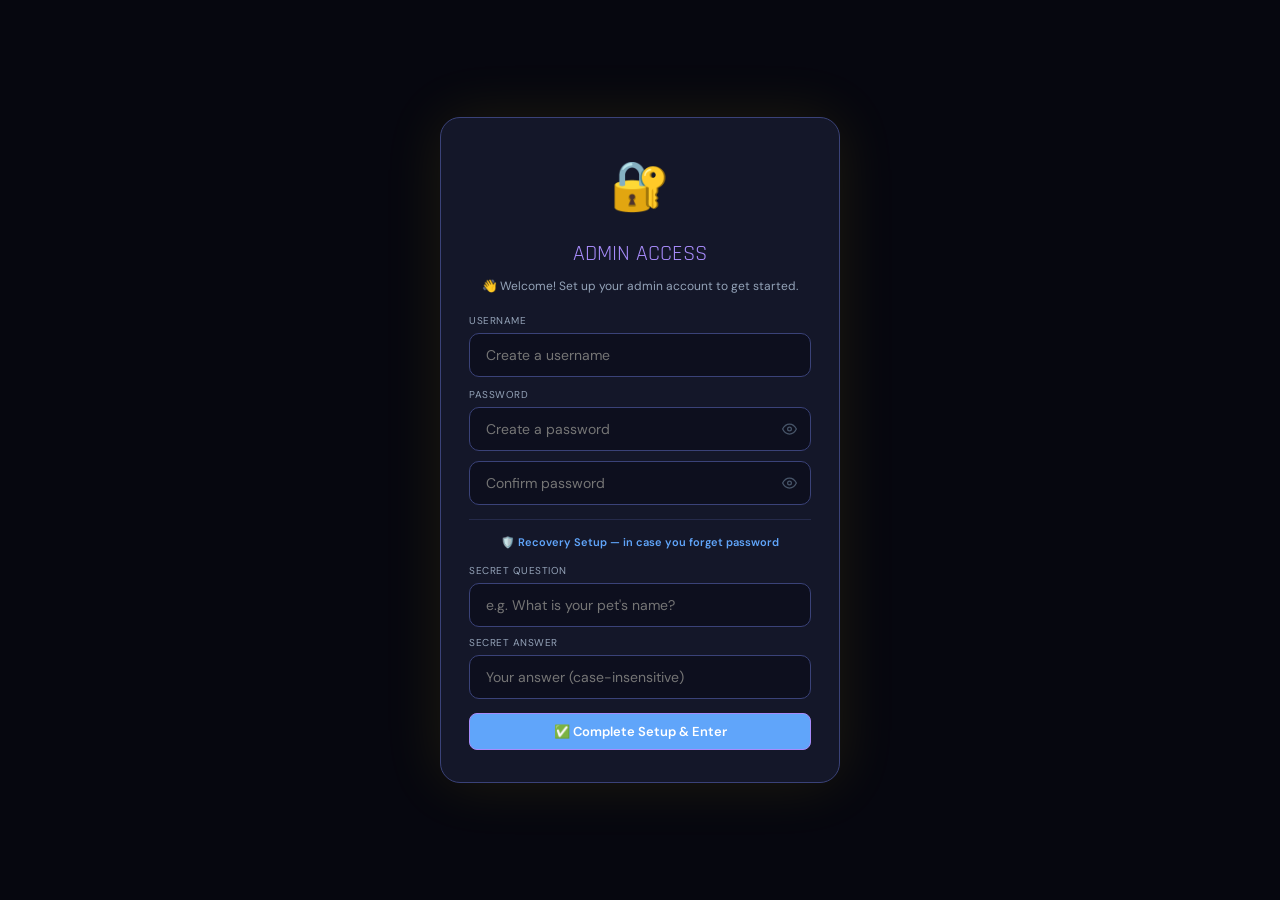
==== commit 5136d1bf: "Add files via upload" ====
--- a/admin.html
+++ b/admin.html
@@ -325,4 +325,2664 @@
   .stat-card  { padding: 10px 8px; gap: 6px; }
   .stat-icon  { width: 30px; height: 30px; font-size: 13px; }
   .stat-val   { font-size: 19px; }
-</html>
+  main        { padding: 10px 10px; }
+  .page-title { font-size: 18px; }
+}
+
+/* ══════════════════════════════════════════
+   HAMBURGER MENU
+══════════════════════════════════════════ */
+.ham-btn {
+  display:none; flex-direction:column; justify-content:center;
+  align-items:center; gap:5px; width:38px; height:38px;
+  background:var(--surface); border:1px solid var(--border2);
+  border-radius:9px; cursor:pointer; padding:7px; flex-shrink:0;
+  -webkit-tap-highlight-color:transparent; transition:border-color 0.15s;
+  position:relative; z-index:300;
+}
+.ham-btn:hover { border-color:var(--neon2); }
+.ham-btn span {
+  display:block; width:18px; height:2px; background:var(--text2);
+  border-radius:2px; transition:all 0.25s ease; transform-origin:center;
+  pointer-events:none;
+}
+.ham-btn.open span:nth-child(1){ transform:translateY(7px) rotate(45deg); background:var(--neon); }
+.ham-btn.open span:nth-child(2){ opacity:0; transform:scaleX(0); }
+.ham-btn.open span:nth-child(3){ transform:translateY(-7px) rotate(-45deg); background:var(--neon); }
+.ham-btn-float { position:fixed; top:12px; right:12px; z-index:300; }
+
+.ham-menu {
+  display:none; position:fixed; top:58px; left:0; right:0;
+  background:rgba(6,7,15,0.98); border-bottom:1px solid var(--border2);
+  backdrop-filter:blur(16px); -webkit-backdrop-filter:blur(16px);
+  z-index:250; padding:8px 12px 16px;
+  max-height:calc(100vh - 58px); overflow-y:auto;
+}
+.ham-menu a {
+  display:flex; align-items:center; gap:14px; padding:14px 16px;
+  border-radius:10px; text-decoration:none; color:var(--text2);
+  font-size:15px; font-weight:600; font-family:var(--font-body);
+  transition:all 0.15s; border:1px solid transparent; margin-bottom:2px;
+  -webkit-tap-highlight-color:transparent;
+}
+.ham-menu a:hover, .ham-menu a.active {
+  background:var(--neon-dim); color:var(--neon); border-color:var(--border2);
+}
+.ham-menu a .ham-icon { font-size:20px; width:26px; text-align:center; }
+
+.ham-menu-overlay {
+  display:none; position:fixed; inset:0; z-index:200;
+  background:rgba(0,0,0,0.5); pointer-events:none;
+}
+.ham-menu-overlay[style*="block"] { pointer-events:auto; }
+
+@keyframes fadeDown {
+  from { opacity:0; transform:translateY(-8px); }
+  to   { opacity:1; transform:translateY(0); }
+}
+
+@media (max-width:640px) {
+  nav { display:none !important; }
+  .ham-btn { display:flex !important; }
+  .mob-nav { display:none !important; }
+  main { padding: 14px 12px; padding-bottom: calc(40px + env(safe-area-inset-bottom, 0px)); }
+  .header-inner { padding:0 12px; height:50px; gap:8px; }
+  .brand-name { font-size:14px; }
+  .brand-sub  { display:none; }
+  .brand-icon { width:30px; height:30px; font-size:14px; }
+  .toast { bottom:16px; left:12px; right:12px; max-width:100%; }
+  .ham-menu { top:50px; max-height:calc(100vh - 50px); }
+}
+
+/* ── Password Show/Hide Eye Button ── */
+.pass-wrap {
+  position: relative;
+  width: 100%;
+  margin-bottom: 10px;
+}
+.pass-wrap .lock-input,
+.pass-wrap input[type="password"],
+.pass-wrap input[type="text"] {
+  margin-bottom: 0;
+  padding-right: 46px;
+  width: 100%;
+  box-sizing: border-box;
+}
+.pass-eye-btn {
+  position: absolute;
+  right: 12px;
+  top: 50%;
+  transform: translateY(-50%);
+  background: none;
+  border: none;
+  cursor: pointer;
+  font-size: 18px;
+  color: var(--text2);
+  padding: 4px;
+  line-height: 1;
+  -webkit-tap-highlight-color: transparent;
+  transition: color 0.15s;
+  z-index: 2;
+}
+.pass-eye-btn:hover { color: var(--neon); }
+
+/* ── SVG NAV ICONS ─────────────────────────────── */
+.nav-svg-icon svg {
+  width: 100%; height: 100%;
+  display: block;
+  stroke: currentColor;
+  fill: none;
+}
+.nav-link .nav-svg-icon,
+.nav-link svg { flex-shrink: 0; }
+
+/* Ensure nav-link svg inherits color */
+.nav-link:hover .nav-svg-icon svg,
+.mob-nav-link:hover .nav-svg-icon svg { stroke: var(--neon); }
+.nav-link.active .nav-svg-icon svg,
+.mob-nav-link.active .nav-svg-icon svg { stroke: var(--neon); }
+
+/* Eye button sizing */
+.pass-eye { display:inline-flex; align-items:center; justify-content:center; }
+.pass-eye svg { pointer-events: none; }
+.pass-eye-btn { display:inline-flex; align-items:center; justify-content:center; }
+.pass-eye-btn svg { pointer-events: none; }
+
+/* Button SVG icons */
+.btn svg, button svg { vertical-align: middle; flex-shrink: 0; }
+
+</style>
+<style>
+.lock-screen {
+  position:fixed; inset:0; background:var(--bg);
+  display:flex; align-items:center; justify-content:center; z-index:999;
+}
+.lock-card {
+  background:var(--surface); border:1px solid var(--border2);
+  border-radius:20px; padding:32px 28px; max-width:400px; width:92%;
+  text-align:center; box-shadow:0 0 60px rgba(255,215,0,0.1);
+  max-height:92vh; overflow-y:auto; -webkit-overflow-scrolling:touch;
+}
+.lock-icon { font-size:48px; margin-bottom:16px; }
+.lock-title { font-family:var(--font-head); font-size:22px; color:var(--neon); margin-bottom:6px; }
+.lock-sub   { font-size:12px; color:var(--text2); margin-bottom:24px; }
+.lock-input {
+  width:100%; background:var(--bg2); border:1px solid var(--border2);
+  border-radius:10px; color:var(--text); padding:12px 16px;
+  font-size:14px; font-family:var(--font-body); outline:none; margin-bottom:10px;
+}
+.lock-input:focus { border-color:var(--neon); box-shadow:0 0 0 3px rgba(167,139,250,0.1); }
+.lock-error { color:var(--red); font-size:12px; margin-top:8px; display:none; }
+.forgot-link { font-size:12px; color:var(--neon2); cursor:pointer; margin-top:12px; display:inline-block; text-decoration:underline; }
+
+.admin-tab {
+  padding:7px 16px; border-radius:7px; font-size:13px; font-weight:600;
+  cursor:pointer; border:1px solid var(--border); background:var(--surface);
+  color:var(--text2); transition:all 0.15s; font-family:var(--font-body);
+  flex-shrink:0; white-space:nowrap;
+}
+.admin-tab.active { background:var(--neon-dim); color:var(--neon); border-color:var(--neon2); }
+
+.field-toggle-row {
+  display:flex; align-items:center; justify-content:space-between;
+  padding:10px 14px; background:var(--bg2); border:1px solid var(--border);
+  border-radius:8px; margin-bottom:8px;
+}
+.toggle-switch { position:relative; width:40px; height:22px; cursor:pointer; }
+.toggle-switch input { opacity:0; width:0; height:0; }
+.toggle-slider { position:absolute; inset:0; background:var(--border2); border-radius:11px; transition:0.2s; }
+.toggle-slider::before { content:''; position:absolute; width:16px; height:16px; left:3px; top:3px; background:#fff; border-radius:50%; transition:0.2s; }
+.toggle-switch input:checked + .toggle-slider { background:var(--neon2); }
+.toggle-switch input:checked + .toggle-slider::before { transform:translateX(18px); }
+
+.bus-item {
+  display:inline-flex; align-items:center; gap:0;
+  background:var(--neon-dim); border:1px solid var(--neon2);
+  border-radius:20px; overflow:hidden; margin:4px;
+}
+.bus-item-label { font-family:var(--font-head); font-size:12px; color:var(--neon); font-weight:600; padding:4px 10px; cursor:default; min-width:52px; text-align:center; }
+.bus-item-edit { font-family:var(--font-head); font-size:12px; color:var(--neon); font-weight:600; padding:4px 8px; background:transparent; border:none; outline:none; min-width:52px; text-align:center; display:none; }
+.bus-item-btn { background:none; border:none; cursor:pointer; padding:4px 6px; font-size:12px; color:var(--text3); transition:color 0.15s; line-height:1; }
+.bus-item-btn:hover { color:var(--neon); }
+.bus-item-btn.rm:hover { color:var(--red); }
+
+.bus-chip {
+  display:inline-flex; align-items:center; gap:6px;
+  background:var(--neon-dim); border:1px solid var(--neon2);
+  border-radius:20px; padding:4px 12px; font-size:12px; color:var(--neon);
+  font-family:var(--font-head); font-weight:600;
+}
+.bus-chip .rm { cursor:pointer; color:var(--red); font-size:14px; line-height:1; }
+
+/* ── PASSWORD SHOW/HIDE ── */
+.pass-wrap { position:relative; }
+.pass-wrap .lock-input { padding-right:44px; }
+.pass-eye {
+  position:absolute; right:12px; top:50%; transform:translateY(-50%);
+  background:none; border:none; cursor:pointer;
+  color:var(--text3); font-size:18px; line-height:1; padding:2px;
+  transition:color 0.15s;
+}
+.pass-eye:hover { color:var(--neon); }
+
+/* ── FIELD CONFIG ENHANCED ── */
+.fc-section { margin-bottom:18px; }
+.fc-section-title {
+  font-family:var(--font-head); font-size:16px; font-weight:700;
+  color:var(--neon); margin-bottom:12px; display:flex; align-items:center; gap:8px;
+}
+.fc-field-row {
+  display:flex; align-items:center; gap:8px;
+  padding:10px 12px; background:var(--bg2); border:1px solid var(--border);
+  border-radius:10px; margin-bottom:8px; transition:border-color 0.15s;
+  position:relative;
+}
+.fc-field-row:hover { border-color:var(--border2); }
+.fc-field-row.is-new { border-color:var(--neon2); background:rgba(255,215,0,0.04); }
+.fc-drag-handle { color:var(--text3); cursor:grab; font-size:16px; flex-shrink:0; user-select:none; }
+.fc-drag-handle:active { cursor:grabbing; }
+.fc-field-row.drag-over { outline:2px solid var(--neon2); }
+.fc-label-block { flex:1; min-width:0; }
+.fc-label-main { font-size:13px; color:#fff; font-weight:500; line-height:1.2; }
+.fc-label-key  { font-size:10px; color:var(--text3); font-family:monospace; margin-top:2px; }
+.fc-badge {
+  font-size:9px; padding:2px 7px; border-radius:20px; font-weight:700;
+  letter-spacing:0.5px; text-transform:uppercase; white-space:nowrap;
+}
+.fc-badge-drop { background:rgba(255,215,0,0.12); color:var(--neon); border:1px solid var(--neon2); }
+.fc-badge-text { background:rgba(255,255,255,0.06); color:var(--text2); border:1px solid var(--border); }
+.fc-actions { display:flex; align-items:center; gap:6px; flex-shrink:0; }
+.fc-icon-btn {
+  background:none; border:1px solid var(--border); border-radius:6px;
+  color:var(--text2); cursor:pointer; padding:4px 7px; font-size:13px;
+  transition:all 0.15s; line-height:1;
+}
+.fc-icon-btn:hover { border-color:var(--neon2); color:var(--neon); }
+.fc-icon-btn.del:hover { border-color:var(--red); color:var(--red); }
+.fc-icon-btn.up:hover, .fc-icon-btn.dn:hover { border-color:var(--green); color:var(--green); }
+
+.fc-modal-overlay {
+  position:fixed; inset:0; background:rgba(0,0,0,0.7); z-index:500;
+  display:flex; align-items:center; justify-content:center; padding:16px;
+}
+.fc-modal {
+  background:var(--surface); border:1px solid var(--border2);
+  border-radius:18px; padding:28px; width:100%; max-width:480px;
+  box-shadow:0 0 60px rgba(255,215,0,0.12); position:relative;
+}
+.fc-modal-title {
+  font-family:var(--font-head); font-size:20px; font-weight:700;
+  color:var(--neon); margin-bottom:20px;
+}
+.fc-input {
+  width:100%; background:var(--bg2); border:1px solid var(--border);
+  border-radius:8px; color:var(--text); padding:10px 14px;
+  font-size:13px; font-family:var(--font-body); outline:none; margin-bottom:12px;
+}
+.fc-input:focus { border-color:var(--neon2); box-shadow:0 0 0 3px rgba(255,215,0,0.08); }
+.fc-option-row {
+  display:flex; align-items:center; gap:6px;
+  margin-bottom:6px;
+}
+.fc-option-row input {
+  flex:1; background:var(--bg2); border:1px solid var(--border);
+  border-radius:6px; color:var(--text); padding:7px 10px;
+  font-size:12px; font-family:var(--font-body); outline:none;
+}
+.fc-option-row input:focus { border-color:var(--neon2); }
+.fc-type-toggle {
+  display:flex; gap:6px; margin-bottom:16px;
+}
+.fc-type-btn {
+  flex:1; padding:8px; border-radius:8px; font-size:12px; font-weight:600;
+  cursor:pointer; border:1px solid var(--border); background:var(--bg2);
+  color:var(--text2); transition:all 0.15s; font-family:var(--font-body);
+}
+.fc-type-btn.active { background:var(--neon-dim); color:var(--neon); border-color:var(--neon2); }
+
+/* Sheet header rows */
+.sh-row {
+  display:flex; align-items:center; gap:8px;
+  padding:9px 12px; background:var(--bg2); border:1px solid var(--border);
+  border-radius:8px; margin-bottom:6px; cursor:default;
+}
+.sh-row.drag-over { outline:2px solid var(--neon2); }
+.sh-drag { color:var(--text3); font-size:14px; cursor:grab; user-select:none; }
+.sh-name { flex:1; font-size:13px; color:#fff; font-weight:500; }
+input.sh-edit {
+  flex:1; background:var(--bg3); border:1px solid var(--neon2);
+  border-radius:6px; color:var(--text); padding:3px 8px;
+  font-size:13px; font-family:var(--font-body); outline:none;
+}
+
+/* Drive / Sheet banners */
+.drive-conn-wrap {
+  display:flex; flex-direction:column; align-items:center; justify-content:center;
+  padding:20px; background:var(--bg2); border-radius:12px;
+  border:1px solid var(--border); text-align:center; margin-bottom:16px;
+}
+.drive-conn-dot { width:16px; height:16px; border-radius:50%; background:var(--text3); margin:0 auto 8px; transition:all 0.3s; }
+.drive-conn-dot.connected { background:var(--green); box-shadow:0 0 16px var(--green); }
+.drive-conn-dot.error     { background:var(--red);   box-shadow:0 0 16px var(--red); }
+
+.sheet-conn-banner {
+  display:flex; align-items:center; justify-content:center; gap:10px;
+  padding:14px 20px; border-radius:12px; margin-bottom:16px;
+  background:var(--bg2); border:1px solid var(--border);
+}
+
+/* ── INCHARGE PASS EYE BTN ── */
+.pass-eye-btn {
+  position:absolute; right:12px; top:50%; transform:translateY(-50%);
+  background:none; border:none; cursor:pointer;
+  color:var(--text3); font-size:16px; line-height:1; padding:2px;
+  transition:color 0.15s;
+}
+.pass-eye-btn:hover { color:var(--neon); }
+
+/* ══════════════════════════════════════════════════════
+   COMPREHENSIVE RESPONSIVE FIX — Mobile & Desktop
+   Applied to all pages
+══════════════════════════════════════════════════════ */
+
+/* ── PAGE HEADER ROW: title + buttons wrap properly ── */
+.page-header-row {
+  display: flex;
+  align-items: flex-start;
+  justify-content: space-between;
+  flex-wrap: wrap;
+  gap: 10px;
+  margin-bottom: 4px;
+}
+.page-header-actions {
+  display: flex;
+  gap: 6px;
+  flex-wrap: wrap;
+  align-items: center;
+  flex-shrink: 0;
+}
+
+/* ── FIXED FOOTER HEIGHT VARIABLE ── */
+:root {
+  --footer-h: 36px;
+}
+
+/* ── MAIN CONTENT: always clears fixed footer ── */
+main {
+  padding-bottom: calc(var(--footer-h) + 20px) !important;
+}
+
+/* ── STAT GRID: uniform across pages ── */
+.stat-grid {
+  display: grid;
+  gap: 12px;
+  margin-bottom: 20px;
+}
+
+/* ── FILTER BAR: full responsive ── */
+.filter-bar {
+  display: flex;
+  gap: 8px;
+  flex-wrap: wrap;
+  align-items: center;
+  margin-bottom: 16px;
+}
+.filter-bar input[type="text"],
+.filter-bar input[type="search"] {
+  flex: 1 1 180px;
+  min-width: 0;
+}
+.filter-bar select {
+  flex: 0 1 auto;
+  min-width: 120px;
+}
+.filter-bar .btn {
+  flex: 0 0 auto;
+  white-space: nowrap;
+}
+
+/* ── MODAL FOOTER BUTTONS ── */
+.modal-footer {
+  display: flex;
+  gap: 8px;
+  flex-wrap: wrap;
+  margin-top: 18px;
+}
+.modal-footer .btn {
+  flex: 1 1 auto;
+  min-width: 120px;
+  justify-content: center;
+}
+
+/* ── CARD TITLE WITH BUTTONS ── */
+.card-title {
+  display: flex;
+  align-items: center;
+  justify-content: space-between;
+  flex-wrap: wrap;
+  gap: 8px;
+}
+
+/* ── TABLE: proper overflow on all screens ── */
+.table-wrap {
+  overflow-x: auto;
+  -webkit-overflow-scrolling: touch;
+  border-radius: var(--radius);
+  border: 1px solid var(--border);
+}
+table {
+  width: 100%;
+  min-width: 480px;
+  border-collapse: collapse;
+  font-size: 13px;
+}
+
+/* ── BUTTON GROUPS: wrap nicely ── */
+.btn-group {
+  display: flex;
+  gap: 6px;
+  flex-wrap: wrap;
+  align-items: center;
+}
+
+/* ══ TABLET (769px – 1024px) ══ */
+@media (max-width: 1024px) {
+  .stat-grid { grid-template-columns: repeat(3, 1fr); gap: 10px; }
+  main { padding: 20px 16px; padding-bottom: calc(var(--footer-h) + 20px) !important; }
+  .header-inner { padding: 0 16px; }
+  .nav-link { padding: 6px 8px; font-size: 11px; }
+  .three-col { grid-template-columns: 1fr 1fr; }
+  .two-col { grid-template-columns: 1fr 1fr; }
+  .form-grid { grid-template-columns: 1fr 1fr; }
+}
+
+/* ══ MOBILE (≤ 640px) ══ */
+@media (max-width: 640px) {
+
+  /* ── Header ── */
+  .header-inner {
+    padding: 0 12px;
+    height: 50px;
+    gap: 8px;
+  }
+  .brand-name { font-size: 14px; }
+  .brand-sub  { display: none; }
+  .brand-icon { width: 30px; height: 30px; font-size: 14px; }
+
+  /* ── Nav ── */
+  nav { display: none !important; }
+  .ham-btn { display: flex !important; }
+  .mob-nav { display: none !important; }
+  .ham-menu { top: 50px; max-height: calc(100vh - 50px); }
+
+  /* ── Main padding: header(50) + ham gap + fixed footer(36) ── */
+  main {
+    padding: 12px 12px !important;
+    padding-bottom: calc(var(--footer-h) + 24px + env(safe-area-inset-bottom, 0px)) !important;
+  }
+
+  /* ── Page title ── */
+  .page-title { font-size: 20px; }
+  .page-sub   { font-size: 11px; margin-bottom: 12px; }
+
+  /* ── Stat cards: 2 col on mobile ── */
+  .stat-grid {
+    grid-template-columns: repeat(2, 1fr) !important;
+    gap: 8px !important;
+    margin-bottom: 14px;
+  }
+  .stat-card  { padding: 10px 8px; gap: 8px; }
+  .stat-icon  { width: 34px; height: 34px; font-size: 15px; }
+  .stat-val   { font-size: 20px; }
+  .stat-lbl   { font-size: 9px; }
+
+  /* ── Grids collapse to 1 col ── */
+  .two-col, .three-col { grid-template-columns: 1fr !important; }
+  .form-grid { grid-template-columns: 1fr !important; }
+  .span2     { grid-column: span 1 !important; }
+
+  /* ── Cards ── */
+  .card { padding: 12px; }
+  .card-title { font-size: 13px; gap: 6px; }
+
+  /* ── Buttons ── */
+  .btn    { padding: 10px 12px; font-size: 13px; }
+  .btn-sm { padding: 8px 10px; font-size: 12px; }
+  .btn-full { width: 100%; justify-content: center; }
+
+  /* ── Filter bar: stack inputs vertically ── */
+  .filter-bar {
+    flex-direction: column;
+    align-items: stretch;
+    gap: 6px;
+  }
+  .filter-bar input,
+  .filter-bar select,
+  .filter-bar .btn { width: 100%; flex: unset; }
+
+  /* ── Table ── */
+  table    { font-size: 12px; }
+  thead th { padding: 8px 10px; font-size: 10px; }
+  tbody td { padding: 8px 10px; }
+
+  /* ── Modal ── */
+  .modal-overlay { padding: 0; align-items: flex-end; }
+  .modal {
+    border-radius: 20px 20px 0 0;
+    max-height: 92vh;
+    padding: 20px 14px;
+    padding-bottom: calc(16px + env(safe-area-inset-bottom, 0px));
+  }
+  .modal-footer { flex-direction: column; gap: 8px; }
+  .modal-footer .btn { width: 100%; min-width: unset; }
+
+  /* ── Toast above footer ── */
+  .toast {
+    bottom: calc(var(--footer-h) + 10px + env(safe-area-inset-bottom, 0px));
+    left: 12px; right: 12px;
+    max-width: 100%;
+  }
+
+  /* ── Page header row: stack on mobile ── */
+  .page-header-row {
+    flex-direction: column;
+    align-items: flex-start;
+    gap: 8px;
+  }
+  .page-header-actions {
+    width: 100%;
+    justify-content: flex-start;
+  }
+  .page-header-actions .btn { flex: 1 1 auto; }
+
+  /* ── Admin tab row ── */
+  .tab-row, .admin-tab-row {
+    overflow-x: auto;
+    padding-bottom: 4px;
+    gap: 4px;
+    flex-wrap: nowrap;
+    -webkit-overflow-scrolling: touch;
+    scrollbar-width: none;
+  }
+  .admin-tab {
+    white-space: nowrap;
+    flex-shrink: 0;
+    font-size: 12px;
+    padding: 7px 10px;
+  }
+
+  /* ── Boarding list item ── */
+  .boarding-item,
+  .stu-item {
+    flex-wrap: wrap;
+    gap: 6px;
+  }
+  .stu-item .stu-badge { margin-left: auto; }
+}
+
+/* ══ SMALL MOBILE (≤ 380px) ══ */
+@media (max-width: 380px) {
+  .stat-grid {
+    grid-template-columns: repeat(2, 1fr) !important;
+    gap: 6px !important;
+  }
+  .stat-card  { padding: 8px 6px; gap: 6px; }
+  .stat-icon  { width: 28px; height: 28px; font-size: 13px; }
+  .stat-val   { font-size: 17px; }
+  main        { padding: 10px !important; padding-bottom: calc(var(--footer-h) + 20px + env(safe-area-inset-bottom, 0px)) !important; }
+  .page-title { font-size: 17px; }
+  .brand-name { font-size: 13px; }
+  .btn        { padding: 9px 10px; font-size: 12px; }
+  .btn-sm     { padding: 7px 8px; font-size: 11px; }
+  .card       { padding: 10px; }
+  table       { font-size: 11px; }
+  thead th    { font-size: 9px; padding: 6px 8px; }
+  tbody td    { padding: 6px 8px; }
+}
+
+/* ══ DESKTOP LARGE (≥ 1280px) ══ */
+@media (min-width: 1280px) {
+  main { max-width: 1280px; }
+  .stat-grid { gap: 16px; }
+  .card { padding: 24px; }
+}
+
+</style>
+</head>
+<body>
+<div class="ham-menu-overlay" id="hamOverlay" onclick="closeHamMenu()" style="display:none"></div>
+<div class="ham-menu" id="hamMenu" style="display:none">
+  <a href="dashboard.html"><span class="nav-svg-icon" aria-hidden="true" style="display:inline-flex;align-items:center;width:18px;height:18px;flex-shrink:0"><svg xmlns="http://www.w3.org/2000/svg" viewBox="0 0 24 24" fill="none" stroke="currentColor" stroke-width="2" stroke-linecap="round" stroke-linejoin="round"><rect x="3" y="3" width="7" height="7" rx="1"/><rect x="14" y="3" width="7" height="7" rx="1"/><rect x="3" y="14" width="7" height="7" rx="1"/><rect x="14" y="14" width="7" height="7" rx="1"/></svg></span>Dashboard</a>
+
+  <a href="boarding.html"><span class="nav-svg-icon" aria-hidden="true" style="display:inline-flex;align-items:center;width:18px;height:18px;flex-shrink:0"><svg xmlns="http://www.w3.org/2000/svg" viewBox="0 0 24 24" fill="none" stroke="currentColor" stroke-width="2" stroke-linecap="round" stroke-linejoin="round"><path d="M9 11l3 3L22 4"/><path d="M21 12v7a2 2 0 0 1-2 2H5a2 2 0 0 1-2-2V5a2 2 0 0 1 2-2h11"/></svg></span>Boarding</a>
+  <a href="students.html"><span class="nav-svg-icon" aria-hidden="true" style="display:inline-flex;align-items:center;width:18px;height:18px;flex-shrink:0"><svg xmlns="http://www.w3.org/2000/svg" viewBox="0 0 24 24" fill="none" stroke="currentColor" stroke-width="2" stroke-linecap="round" stroke-linejoin="round"><path d="M17 21v-2a4 4 0 0 0-4-4H5a4 4 0 0 0-4 4v2"/><circle cx="9" cy="7" r="4"/><path d="M23 21v-2a4 4 0 0 0-3-3.87"/><path d="M16 3.13a4 4 0 0 1 0 7.75"/></svg></span>Students</a>
+  <a href="admin.html" class="active"><span class="nav-svg-icon" aria-hidden="true" style="display:inline-flex;align-items:center;width:18px;height:18px;flex-shrink:0"><svg xmlns="http://www.w3.org/2000/svg" viewBox="0 0 24 24" fill="none" stroke="currentColor" stroke-width="2" stroke-linecap="round" stroke-linejoin="round"><path d="M12 22s8-4 8-10V5l-8-3-8 3v7c0 6 8 10 8 10z"/></svg></span>Admin</a>
+  <a href="buses.html"><span class="nav-svg-icon" aria-hidden="true" style="display:inline-flex;align-items:center;width:18px;height:18px;flex-shrink:0"><svg xmlns="http://www.w3.org/2000/svg" viewBox="0 0 24 24" fill="none" stroke="currentColor" stroke-width="2" stroke-linecap="round" stroke-linejoin="round"><path d="M8 6v6"/><path d="M16 6v6"/><path d="M2 12h19.6"/><path d="M18 18h3s.5-1.7.8-2.8c.1-.4.2-.8.2-1.2 0-.4-.1-.8-.2-1.2l-1.4-5C20.1 6.8 19.1 6 18 6H4a2 2 0 0 0-2 2v10h3"/><circle cx="7" cy="18" r="2"/><path d="M9 18h5"/><circle cx="16" cy="18" r="2"/></svg></span>Buses</a>
+</div>
+
+<!-- LOCK SCREEN -->
+<div id="lockScreen" class="lock-screen">
+  <div class="lock-card">
+    <div class="lock-icon">🔐</div>
+    <div class="lock-title">ADMIN ACCESS</div>
+
+    <!-- FIRST TIME SETUP -->
+    <div id="setupForm">
+      <div class="lock-sub" style="margin-bottom:18px">👋 Welcome! Set up your admin account to get started.</div>
+
+      <div style="text-align:left;margin-bottom:10px">
+        <div style="font-size:10px;color:var(--text2);text-transform:uppercase;letter-spacing:0.5px;margin-bottom:5px">Username</div>
+        <input type="text" class="lock-input" id="setupUser" placeholder="Create a username" autocomplete="username" style="margin-bottom:0"/>
+      </div>
+
+      <div style="text-align:left;margin-bottom:6px">
+        <div style="font-size:10px;color:var(--text2);text-transform:uppercase;letter-spacing:0.5px;margin-bottom:5px">Password</div>
+        <div class="pass-wrap">
+          <input type="password" class="lock-input" id="setupPass1" placeholder="Create a password" autocomplete="new-password" style="margin-bottom:0"/>
+          <button type="button" class="pass-eye" onclick="toggleEyeId('setupPass1',this)"><svg xmlns="http://www.w3.org/2000/svg" viewBox="0 0 24 24" fill="none" stroke="currentColor" stroke-width="2" stroke-linecap="round" stroke-linejoin="round" style="width:15px;height:15px;pointer-events:none"><path d="M1 12s4-8 11-8 11 8 11 8-4 8-11 8-11-8-11-8z"/><circle cx="12" cy="12" r="3"/></svg></button>
+        </div>
+      </div>
+      <div class="pass-wrap" style="margin-bottom:14px">
+        <input type="password" class="lock-input" id="setupPass2" placeholder="Confirm password" autocomplete="new-password" style="margin-bottom:0"/>
+        <button type="button" class="pass-eye" onclick="toggleEyeId('setupPass2',this)"><svg xmlns="http://www.w3.org/2000/svg" viewBox="0 0 24 24" fill="none" stroke="currentColor" stroke-width="2" stroke-linecap="round" stroke-linejoin="round" style="width:15px;height:15px;pointer-events:none"><path d="M1 12s4-8 11-8 11 8 11 8-4 8-11 8-11-8-11-8z"/><circle cx="12" cy="12" r="3"/></svg></button>
+      </div>
+
+      <div style="height:1px;background:var(--border);margin:14px 0"></div>
+      <div style="font-size:11px;color:var(--neon2);margin-bottom:12px;font-weight:600">🛡️ Recovery Setup — in case you forget password</div>
+
+      <div style="text-align:left;margin-bottom:8px">
+        <div style="font-size:10px;color:var(--text2);text-transform:uppercase;letter-spacing:0.5px;margin-bottom:5px">Secret Question</div>
+        <input type="text" class="lock-input" id="setupSecretQ" placeholder="e.g. What is your pet's name?" style="margin-bottom:0"/>
+      </div>
+      <div style="text-align:left;margin-bottom:14px">
+        <div style="font-size:10px;color:var(--text2);text-transform:uppercase;letter-spacing:0.5px;margin-bottom:5px">Secret Answer</div>
+        <input type="text" class="lock-input" id="setupSecretA" placeholder="Your answer (case-insensitive)" style="margin-bottom:0"/>
+      </div>
+
+      <div id="setupError" style="color:var(--red);font-size:12px;margin-bottom:8px;display:none"></div>
+      <button class="btn btn-solid btn-full" onclick="doSetupPassword()">✅ Complete Setup & Enter</button>
+    </div>
+
+    <!-- LOGIN FORM -->
+    <div id="loginForm" style="display:none">
+      <div class="lock-sub">Enter your credentials</div>
+      <input type="text" class="lock-input" id="loginUser" placeholder="Username" autocomplete="username" onkeydown="if(event.key==='Enter')document.getElementById('loginPass').focus()"/>
+      <div class="pass-wrap">
+        <input type="password" class="lock-input" id="loginPass" placeholder="Password" autocomplete="current-password"
+          onkeydown="if(event.key==='Enter')doLogin()" style="margin-bottom:0"/>
+        <button type="button" class="pass-eye" id="passEyeBtn" onclick="togglePassVis()"><svg xmlns="http://www.w3.org/2000/svg" viewBox="0 0 24 24" fill="none" stroke="currentColor" stroke-width="2" stroke-linecap="round" stroke-linejoin="round" style="width:15px;height:15px;pointer-events:none"><path d="M1 12s4-8 11-8 11 8 11 8-4 8-11 8-11-8-11-8z"/><circle cx="12" cy="12" r="3"/></svg></button>
+      </div>
+      <button class="btn btn-solid btn-full" style="margin-top:12px" onclick="doLogin()"><svg xmlns="http://www.w3.org/2000/svg" viewBox="0 0 24 24" fill="none" stroke="currentColor" stroke-width="2" stroke-linecap="round" stroke-linejoin="round" style="width:14px;height:14px;flex-shrink:0"><path d="M15 3h4a2 2 0 0 1 2 2v14a2 2 0 0 1-2 2h-4"/><polyline points="10 17 15 12 10 7"/><line x1="15" y1="12" x2="3" y2="12"/></svg> Login</button>
+      <div class="lock-error" id="loginError">❌ Incorrect username or password</div>
+      <div class="forgot-link" onclick="showForgot()">Forgot password?</div>
+    </div>
+
+    <!-- FORGOT FORM -->
+    <div id="forgotForm" style="display:none">
+      <div style="font-size:13px;color:var(--text2);margin-bottom:14px">Answer your secret question to reset password.</div>
+      <div id="secretQDisplay" style="font-size:13px;color:var(--amber);margin-bottom:10px;padding:10px;background:rgba(251,191,36,0.08);border:1px solid rgba(251,191,36,0.25);border-radius:8px"></div>
+      <input type="text" class="lock-input" id="secretAnswerInput" placeholder="Your secret answer"/>
+      <input type="password" class="lock-input" id="offlineNewPass"  placeholder="New Password"     style="margin-top:8px"/>
+      <input type="password" class="lock-input" id="offlineNewPass2" placeholder="Confirm Password"  style="margin-top:8px"/>
+      <button class="btn btn-solid btn-full" style="margin-top:10px" onclick="verifySecretAndReset()">🔓 Reset Password</button>
+      <div id="offlineResetMsg" style="font-size:12px;margin-top:8px;text-align:center"></div>
+      <button class="btn btn-ghost btn-full" style="margin-top:10px" onclick="showForgot(false)">← Back to Login</button>
+    </div>
+
+  </div>
+</div>
+
+<!-- HEADER -->
+<header class="site-header">
+  <div class="header-inner">
+    <a href="dashboard.html" class="brand">
+      <div class="brand-icon"><span style="display:inline-flex;align-items:center;width:18px;height:18px"><svg xmlns="http://www.w3.org/2000/svg" viewBox="0 0 24 24" fill="none" stroke="currentColor" stroke-width="2" stroke-linecap="round" stroke-linejoin="round"><path d="M8 6v6"/><path d="M16 6v6"/><path d="M2 12h19.6"/><path d="M18 18h3s.5-1.7.8-2.8c.1-.4.2-.8.2-1.2 0-.4-.1-.8-.2-1.2l-1.4-5C20.1 6.8 19.1 6 18 6H4a2 2 0 0 0-2 2v10h3"/><circle cx="7" cy="18" r="2"/><path d="M9 18h5"/><circle cx="16" cy="18" r="2"/></svg></span></div>
+      <div><div class="brand-name">MAHENDRA BUS</div><div class="brand-sub">Transport Management</div></div>
+    </a>
+    <nav>
+      <a href="dashboard.html" class="nav-link"><span class="nav-svg-icon" aria-hidden="true" style="display:inline-flex;align-items:center;width:16px;height:16px;flex-shrink:0"><svg xmlns="http://www.w3.org/2000/svg" viewBox="0 0 24 24" fill="none" stroke="currentColor" stroke-width="2" stroke-linecap="round" stroke-linejoin="round"><rect x="3" y="3" width="7" height="7" rx="1"/><rect x="14" y="3" width="7" height="7" rx="1"/><rect x="3" y="14" width="7" height="7" rx="1"/><rect x="14" y="14" width="7" height="7" rx="1"/></svg></span>Dashboard</a>
+
+      <a href="boarding.html" class="nav-link"><span class="nav-svg-icon" aria-hidden="true" style="display:inline-flex;align-items:center;width:16px;height:16px;flex-shrink:0"><svg xmlns="http://www.w3.org/2000/svg" viewBox="0 0 24 24" fill="none" stroke="currentColor" stroke-width="2" stroke-linecap="round" stroke-linejoin="round"><path d="M9 11l3 3L22 4"/><path d="M21 12v7a2 2 0 0 1-2 2H5a2 2 0 0 1-2-2V5a2 2 0 0 1 2-2h11"/></svg></span>Boarding</a>
+      <a href="students.html" class="nav-link"><span class="nav-svg-icon" aria-hidden="true" style="display:inline-flex;align-items:center;width:16px;height:16px;flex-shrink:0"><svg xmlns="http://www.w3.org/2000/svg" viewBox="0 0 24 24" fill="none" stroke="currentColor" stroke-width="2" stroke-linecap="round" stroke-linejoin="round"><path d="M17 21v-2a4 4 0 0 0-4-4H5a4 4 0 0 0-4 4v2"/><circle cx="9" cy="7" r="4"/><path d="M23 21v-2a4 4 0 0 0-3-3.87"/><path d="M16 3.13a4 4 0 0 1 0 7.75"/></svg></span>Students</a>
+      <a href="admin.html" class="nav-link active"><span class="nav-svg-icon" aria-hidden="true" style="display:inline-flex;align-items:center;width:16px;height:16px;flex-shrink:0"><svg xmlns="http://www.w3.org/2000/svg" viewBox="0 0 24 24" fill="none" stroke="currentColor" stroke-width="2" stroke-linecap="round" stroke-linejoin="round"><path d="M12 22s8-4 8-10V5l-8-3-8 3v7c0 6 8 10 8 10z"/></svg></span>Admin</a>
+      <span style="display:inline-block;width:1px;height:16px;background:rgba(255,255,255,0.15);margin:0 8px;vertical-align:middle"></span><a href="buses.html" class="nav-link"><span class="nav-svg-icon" aria-hidden="true" style="display:inline-flex;align-items:center;width:16px;height:16px;flex-shrink:0"><svg xmlns="http://www.w3.org/2000/svg" viewBox="0 0 24 24" fill="none" stroke="currentColor" stroke-width="2" stroke-linecap="round" stroke-linejoin="round"><path d="M8 6v6"/><path d="M16 6v6"/><path d="M2 12h19.6"/><path d="M18 18h3s.5-1.7.8-2.8c.1-.4.2-.8.2-1.2 0-.4-.1-.8-.2-1.2l-1.4-5C20.1 6.8 19.1 6 18 6H4a2 2 0 0 0-2 2v10h3"/><circle cx="7" cy="18" r="2"/><path d="M9 18h5"/><circle cx="16" cy="18" r="2"/></svg></span>Bus Console</a>
+    </nav>
+    <button class="btn btn-ghost btn-sm" onclick="doLogout()">🔒 Lock</button>
+    <button class="ham-btn" id="hamBtn" onclick="toggleHamMenu()" aria-label="Menu"><span></span><span></span><span></span></button>
+  </div>
+</header>
+
+<main id="adminMain" style="display:none">
+  <div class="page-title">ADMIN <span>PANEL</span></div>
+  <div class="page-sub">System configuration and management</div>
+
+  <div class="tab-row admin-tab-row" style="display:flex;gap:6px;margin-bottom:18px;overflow-x:auto;padding-bottom:4px;scrollbar-width:none;-ms-overflow-style:none;-webkit-overflow-scrolling:touch;white-space:nowrap">
+    <button class="admin-tab active" onclick="showTab('fields')"   id="t_fields">⚙ Field Config</button>
+    <button class="admin-tab"        onclick="showTab('sheet')"    id="t_sheet">📊 Google Sheet</button>
+    <button class="admin-tab"        onclick="showTab('drive')"    id="t_drive">📁 Drive Setup</button>
+    <button class="admin-tab"        onclick="showTab('password')" id="t_password">🔑 Change Password</button>
+  </div>
+      </div>
+
+
+
+  <!-- FIELD CONFIG -->
+  <div id="tab_fields" style="display:none">
+  </div>
+
+  <!-- GOOGLE SHEET -->
+  <div id="tab_sheet" style="display:none">
+    <div class="sheet-conn-banner" id="sheetConnBanner">
+      <span class="sync-dot" id="adminSyncDot"></span>
+      <div>
+        <div style="font-size:14px;font-weight:600" id="adminSyncLabel">Checking...</div>
+        <div style="font-size:11px;color:var(--text2);margin-top:2px" id="adminSyncSub"></div>
+      </div>
+    </div>
+
+    <div class="two-col">
+      <!-- URL + per-day info -->
+      <div class="card">
+        <div class="card-title">🔗 Apps Script Web App URL</div>
+        <div class="field" style="margin-bottom:12px">
+          <label>Paste your deployed Web App URL</label>
+          <input type="text" id="sheetUrlInput" placeholder="https://script.google.com/macros/s/.../exec"/>
+        </div>
+        <div style="display:flex;gap:8px;flex-wrap:wrap">
+          <button class="btn btn-solid" onclick="saveSheetUrl()"><svg xmlns="http://www.w3.org/2000/svg" viewBox="0 0 24 24" fill="none" stroke="currentColor" stroke-width="2" stroke-linecap="round" stroke-linejoin="round" style="width:14px;height:14px;flex-shrink:0"><path d="M19 21H5a2 2 0 0 1-2-2V5a2 2 0 0 1 2-2h11l5 5v11a2 2 0 0 1-2 2z"/><polyline points="17 21 17 13 7 13 7 21"/><polyline points="7 3 7 8 15 8"/></svg> Save URL</button>
+          <button class="btn btn-neon"  onclick="testConn()">🧪 Test Connection</button>
+          <button class="btn btn-ghost btn-sm" onclick="clearSheetUrl()">✕ Clear</button>
+        </div>
+        <div id="connResult" style="margin-top:10px;font-size:12px"></div>
+
+        <div style="margin-top:16px;padding:12px;background:rgba(52,211,153,0.06);border:1px solid rgba(52,211,153,0.25);border-radius:8px;font-size:12px;color:var(--text2);line-height:1.9">
+          <div style="color:var(--green);font-weight:600;margin-bottom:4px">📅 Per-Day Sheet System</div>
+          Each day's boarding data is written to a <strong style="color:#fff">separate sheet tab</strong> named after today's date — e.g. <code style="color:var(--neon)">2025-04-23</code>.
+          The tab is auto-created if it doesn't exist. This keeps all records organised by date automatically.
+        </div>
+
+        <div class="neon-line"></div>
+        <div class="card-title" style="margin-bottom:8px"><svg xmlns="http://www.w3.org/2000/svg" viewBox="0 0 24 24" fill="none" stroke="currentColor" stroke-width="2" stroke-linecap="round" stroke-linejoin="round" style="width:14px;height:14px;flex-shrink:0"><polyline points="1 4 1 10 7 10"/><polyline points="23 20 23 14 17 14"/><path d="M20.49 9A9 9 0 0 0 5.64 5.64L1 10m22 4l-4.64 4.36A9 9 0 0 1 3.51 15"/></svg> Sync Operations</div>
+        <div style="display:flex;flex-direction:column;gap:8px">
+          <button class="btn btn-solid btn-full" onclick="manualSync()">🔄 Force Sync Boarding Now</button>
+          <button class="btn btn-ghost btn-full" onclick="syncStudentsToSheet()">👥 Sync All Students to Sheet</button>
+        </div>
+        <div id="manualSyncResult" style="margin-top:8px;font-size:12px;color:var(--text2)"></div>
+        <div style="margin-top:12px;font-size:12px;color:var(--text2);line-height:2">
+          ✅ Boarding auto-syncs every 10 seconds<br>
+          ✅ Each day → its own sheet tab (named by date)<br>
+          ✅ Drive folders auto-created daily at 5 AM
+        </div>
+      </div>
+
+      <!-- Sheet Headers Manager -->
+      <div class="card">
+        <div class="card-title">📋 Sheet Column Headers</div>
+        <div style="font-size:11px;color:var(--text2);margin-bottom:10px">
+          Drag ⠿ to reorder · Click ✏ to rename · Click ✕ to delete a column
+        </div>
+        <div id="sheetHeaderList"></div>
+        <div style="display:flex;gap:8px;margin-top:10px;align-items:center">
+          <input type="text" id="newHeaderInput" placeholder="New column name…"
+            style="flex:1;background:var(--bg2);border:1px solid var(--border);border-radius:7px;color:var(--text);padding:7px 10px;font-size:12px;font-family:var(--font-body);outline:none"
+            onkeydown="if(event.key==='Enter')addSheetHeader()"/>
+          <button class="btn btn-neon btn-sm" onclick="addSheetHeader()">+ Add</button>
+        </div>
+        <div style="display:flex;gap:8px;margin-top:10px;flex-wrap:wrap">
+          <button class="btn btn-solid btn-sm" onclick="saveSheetHeaders()"><svg xmlns="http://www.w3.org/2000/svg" viewBox="0 0 24 24" fill="none" stroke="currentColor" stroke-width="2" stroke-linecap="round" stroke-linejoin="round" style="width:14px;height:14px;flex-shrink:0"><path d="M19 21H5a2 2 0 0 1-2-2V5a2 2 0 0 1 2-2h11l5 5v11a2 2 0 0 1-2 2z"/><polyline points="17 21 17 13 7 13 7 21"/><polyline points="7 3 7 8 15 8"/></svg> Save Headers</button>
+          <button class="btn btn-ghost btn-sm" onclick="resetSheetHeaders()">↺ Reset Default</button>
+        </div>
+        <div id="headerSaveMsg" style="font-size:12px;margin-top:6px"></div>
+      </div>
+    </div>
+  </div>
+
+  <!-- DRIVE SETUP -->
+  <div id="tab_drive" style="display:none">
+    <div class="drive-conn-wrap" id="driveConnWrap">
+      <div class="drive-conn-dot" id="driveConnDot"></div>
+      <div style="font-family:var(--font-head);font-size:18px;font-weight:700;color:#fff" id="driveConnTitle">Checking Drive...</div>
+      <div style="font-size:12px;color:var(--text2);margin-top:4px" id="driveConnSub">Connect Google Sheet first</div>
+      <div style="margin-top:12px;display:flex;gap:8px;flex-wrap:wrap;justify-content:center">
+        <button class="btn btn-ghost btn-sm" onclick="getDriveInfo()">🔍 Check Status</button>
+        <a id="driveOpenLink" href="#" target="_blank" style="display:none">
+          <button class="btn btn-neon btn-sm">📂 Open Drive Root</button>
+        </a>
+      </div>
+    </div>
+
+    <div class="two-col">
+
+      <!-- ── FOLDER STRUCTURE CONFIG ── -->
+      <div class="card">
+        <div class="card-title">📁 Folder Structure Config</div>
+        <div style="font-size:12px;color:var(--text2);margin-bottom:16px;line-height:1.8">
+          Control exactly which folders are created inside each bus folder every day. Toggle on/off or add custom sub-folders.
+        </div>
+
+        <!-- Photos Root Folder Config -->
+        <div style="margin-bottom:18px;padding:12px 14px;background:rgba(255,215,0,0.06);border:1px solid rgba(255,215,0,0.25);border-radius:10px">
+          <div style="font-size:12px;color:var(--amber);font-weight:700;margin-bottom:8px">📷 Photos Root Folder</div>
+          <div class="field" style="margin-bottom:8px">
+            <label>Photos Folder Name (inside Drive root)</label>
+            <input type="text" id="photosFolderName" placeholder="e.g. Student_Photos"
+              style="background:var(--bg2);border:1px solid var(--border);border-radius:8px;color:var(--text);padding:8px 12px;font-size:13px;font-family:var(--font-body);outline:none;width:100%"
+              oninput="savePhotosFolderConfig()"/>
+          </div>
+          <div style="font-size:11px;color:var(--text2)">Photos saved under: <code style="color:var(--neon)">ROOT / DATE / BUS / Boys|Girls / With_Pass|Without_Pass</code></div>
+        </div>
+
+        <!-- Gender level -->
+        <div style="margin-bottom:18px">
+          <div style="font-size:11px;color:var(--text2);text-transform:uppercase;letter-spacing:0.5px;margin-bottom:10px;font-weight:700">Gender Sub-folders</div>
+          <div style="display:flex;flex-direction:column;gap:8px">
+            <div class="field-toggle-row" style="border-radius:10px">
+              <div>
+                <div style="font-size:13px;color:#74b0ff;font-weight:600">🤵‍♂️ Boys</div>
+                <div style="font-size:11px;color:var(--text2)">Creates a Boys/ folder per bus</div>
+              </div>
+              <label class="toggle-switch">
+                <input type="checkbox" id="folderGenderBoys" onchange="saveFolderConfig()"/>
+                <span class="toggle-slider"></span>
+              </label>
+            </div>
+            <div class="field-toggle-row" style="border-radius:10px">
+              <div>
+                <div style="font-size:13px;color:#ffb0e0;font-weight:600">🙍‍♀️ Girls</div>
+                <div style="font-size:11px;color:var(--text2)">Creates a Girls/ folder per bus</div>
+              </div>
+              <label class="toggle-switch">
+                <input type="checkbox" id="folderGenderGirls" onchange="saveFolderConfig()"/>
+                <span class="toggle-slider"></span>
+              </label>
+            </div>
+          </div>
+        </div>
+
+        <div class="neon-line"></div>
+
+        <!-- Pass sub-folders -->
+        <div style="margin-bottom:18px">
+          <div style="font-size:11px;color:var(--text2);text-transform:uppercase;letter-spacing:0.5px;margin:14px 0 10px;font-weight:700">Pass Sub-folders <span style="color:var(--text3);font-weight:400;font-size:10px">(inside each gender folder)</span></div>
+          <div style="display:flex;flex-direction:column;gap:8px">
+            <div class="field-toggle-row" style="border-radius:10px">
+              <div>
+                <div style="font-size:13px;color:var(--green);font-weight:600">✅ With_Pass</div>
+                <div style="font-size:11px;color:var(--text2)">Photos of students with valid pass</div>
+              </div>
+              <label class="toggle-switch">
+                <input type="checkbox" id="folderWithPass" onchange="saveFolderConfig()"/>
+                <span class="toggle-slider"></span>
+              </label>
+            </div>
+            <div class="field-toggle-row" style="border-radius:10px">
+              <div>
+                <div style="font-size:13px;color:var(--red);font-weight:600">🚫 Without_Pass</div>
+                <div style="font-size:11px;color:var(--text2)">Photos of students without pass</div>
+              </div>
+              <label class="toggle-switch">
+                <input type="checkbox" id="folderWithoutPass" onchange="saveFolderConfig()"/>
+                <span class="toggle-slider"></span>
+              </label>
+            </div>
+          </div>
+        </div>
+
+        <div class="neon-line"></div>
+
+        <!-- Custom sub-folders -->
+        <div style="margin-top:14px">
+          <div style="font-size:11px;color:var(--text2);text-transform:uppercase;letter-spacing:0.5px;margin-bottom:10px;font-weight:700">Custom Sub-folders</div>
+          <div id="customSubFolderList" style="margin-bottom:10px"></div>
+          <div style="display:flex;gap:8px">
+            <input type="text" id="newSubFolderInput" placeholder="e.g. Archive, Reports…"
+              style="flex:1;background:var(--bg2);border:1px solid var(--border);border-radius:7px;color:var(--text);padding:8px 10px;font-size:12px;font-family:var(--font-body);outline:none"
+              onkeydown="if(event.key==='Enter')addCustomSubFolder()"/>
+            <button class="btn btn-neon btn-sm" onclick="addCustomSubFolder()">+ Add</button>
+          </div>
+        </div>
+
+        <div style="margin-top:16px">
+          <button class="btn btn-solid btn-full" onclick="generateTodayFolder()">🚀 Generate Today's Folders Now</button>
+          <div id="driveFolderMsg" style="font-size:12px;margin-top:8px"></div>
+        </div>
+      </div>
+
+      <!-- ── LIVE PREVIEW + FOLDER MANAGER ── -->
+      <div class="card">
+        <div class="card-title">👁 Live Structure Preview</div>
+        <div style="font-size:11px;color:var(--text2);margin-bottom:12px">Preview updates as you change settings on the left.</div>
+        <div id="folderPreview" style="background:var(--bg2);border-radius:10px;padding:14px;font-family:monospace;font-size:11px;color:var(--text2);line-height:2.2;max-height:340px;overflow-y:auto"></div>
+
+        <div class="neon-line" style="margin-top:16px"></div>
+
+        <!-- Top-level custom folders -->
+        <div style="margin-top:14px">
+          <div class="card-title" style="margin-bottom:6px">🗂 Top-level Custom Folders</div>
+          <div style="font-size:12px;color:var(--text2);margin-bottom:10px">Extra folders created at the root date level (alongside bus folders).</div>
+          <div id="customFolderList"></div>
+          <div id="folderActionMsg" style="font-size:11px;margin-top:6px;color:var(--text2)"></div>
+          <div style="display:flex;gap:8px;margin-top:10px">
+            <input type="text" id="newFolderName" placeholder="Folder name e.g. Archive"
+              style="flex:1;background:var(--bg2);border:1px solid var(--border);border-radius:7px;color:var(--text);padding:8px 10px;font-size:12px;font-family:var(--font-body);outline:none"
+              onkeydown="if(event.key==='Enter')addCustomFolder()"/>
+            <button class="btn btn-neon btn-sm" onclick="addCustomFolder()">+ Add</button>
+          </div>
+        </div>
+      </div>
+    </div>
+  </div>
+
+  <!-- CHANGE PASSWORD -->
+  <div id="tab_password" style="display:none">
+
+    <!-- Secret Q&A Setup -->
+    <div class="card" style="max-width:440px;margin-bottom:16px">
+      <div class="card-title">🛡️ Recovery Setup — Secret Q&amp;A</div>
+      <div style="font-size:12px;color:var(--text2);margin-bottom:14px">Set a secret question and answer to reset your password if you forget it. Works fully offline.</div>
+      <div class="field" style="margin-bottom:10px">
+        <label>Secret Question</label>
+        <input type="text" id="customQuestion"
+          placeholder="Type your secret question here..."
+          style="background:var(--bg2);border:1px solid var(--border);border-radius:8px;color:var(--text);padding:10px 12px;font-size:14px;font-family:var(--font-body);outline:none;width:100%"/>
+      </div>
+      <div class="field" style="margin-bottom:14px">
+        <label>Secret Answer</label>
+        <input type="text" id="secretAnswer" placeholder="Type your answer (case-insensitive)"/>
+      </div>
+      <div id="secretSetupMsg" style="font-size:12px;margin-bottom:8px"></div>
+      <button class="btn btn-solid" onclick="saveSecretSetup()">💾 Save Recovery Setup</button>
+    </div>
+
+    <!-- Change Password -->
+    <div class="card" style="max-width:440px">
+      <div class="card-title">🔑 Change Admin Credentials</div>
+      <div class="form-grid">
+        <div class="field span2"><label>New Username</label><input type="text" id="newUser" placeholder="New username"/></div>
+        <div class="field span2"><label>New Password</label><div class="pass-wrap" style="margin-bottom:0">
+          <input type="password" id="newPass1" placeholder="New password"/>
+          <button type="button" class="pass-eye-btn" onclick="toggleEye('newPass1',this)" title="Show/Hide"><svg xmlns="http://www.w3.org/2000/svg" viewBox="0 0 24 24" fill="none" stroke="currentColor" stroke-width="2" stroke-linecap="round" stroke-linejoin="round" style="width:15px;height:15px;pointer-events:none"><path d="M1 12s4-8 11-8 11 8 11 8-4 8-11 8-11-8-11-8z"/><circle cx="12" cy="12" r="3"/></svg></button>
+        </div></div>
+        <div class="field span2"><label>Confirm Password</label><div class="pass-wrap" style="margin-bottom:0">
+          <input type="password" id="newPass2" placeholder="Confirm password"/>
+          <button type="button" class="pass-eye-btn" onclick="toggleEye('newPass2',this)" title="Show/Hide"><svg xmlns="http://www.w3.org/2000/svg" viewBox="0 0 24 24" fill="none" stroke="currentColor" stroke-width="2" stroke-linecap="round" stroke-linejoin="round" style="width:15px;height:15px;pointer-events:none"><path d="M1 12s4-8 11-8 11 8 11 8-4 8-11 8-11-8-11-8z"/><circle cx="12" cy="12" r="3"/></svg></button>
+        </div></div>
+      </div>
+      <div id="pwChangeMsg" style="margin:10px 0;font-size:12px"></div>
+      <button class="btn btn-solid btn-full" style="margin-top:4px" onclick="changePassword()">💾 Update Password</button>
+    </div>
+  </div>
+</main>
+
+<!-- FIELD EDIT MODAL -->
+<div id="fcModal" class="fc-modal-overlay" style="display:none" onclick="if(event.target===this)closeFcModal()">
+  <div class="fc-modal">
+    <div class="fc-modal-title" id="fcModalTitle">⚙ Field Configuration</div>
+
+    <div class="field" style="margin-bottom:12px">
+      <label style="font-size:11px;color:var(--text2);margin-bottom:5px;display:block">Field Label <span style="color:var(--red)">*</span></label>
+      <input type="text" class="fc-input" id="fcLabel" placeholder="e.g. Student Name" style="margin:0"/>
+    </div>
+    <div class="field" style="margin-bottom:12px">
+      <label style="font-size:11px;color:var(--text2);margin-bottom:5px;display:block">Field Key (internal) <span style="color:var(--red)">*</span></label>
+      <input type="text" class="fc-input" id="fcKey" placeholder="e.g. name, rollNo, busNo" style="margin:0"/>
+      <div style="font-size:10px;color:var(--text3);margin-top:4px">Use camelCase, no spaces. Known keys: name, rollNo, regNo, college, dept, year, gender, busNo, boardingAt, passType, periodFrom, periodTo, phone, time, date</div>
+    </div>
+
+    <div class="field" style="margin-bottom:12px">
+      <label style="font-size:11px;color:var(--text2);margin-bottom:6px;display:block">Input Type</label>
+      <div class="fc-type-toggle">
+        <button class="fc-type-btn active" id="fctText" onclick="setFcType('text')">📝 Text Input</button>
+        <button class="fc-type-btn" id="fctDrop" onclick="setFcType('dropdown')">🔽 Dropdown</button>
+      </div>
+    </div>
+
+    <!-- Dropdown options editor -->
+    <div id="fcDropSection" style="display:none">
+      <label style="font-size:11px;color:var(--text2);margin-bottom:6px;display:block">Dropdown Options</label>
+      <div style="font-size:10px;color:var(--text3);margin-bottom:8px">
+        💡 For <code style="color:var(--neon)">busNo</code> and <code style="color:var(--neon)">boardingAt</code> keys — options are auto-pulled from Bus List &amp; Boarding Points. Or add custom options below.
+      </div>
+      <div id="fcOptionsList"></div>
+      <div style="display:flex;gap:6px;margin-top:8px">
+        <input type="text" class="fc-input" id="fcNewOption" placeholder="Add option…" style="margin:0;flex:1"
+          onkeydown="if(event.key==='Enter')addFcOption()"/>
+        <button class="btn btn-neon btn-sm" onclick="addFcOption()">+ Add</button>
+      </div>
+      <div style="margin-top:8px;padding:8px 10px;background:rgba(255,215,0,0.05);border:1px solid var(--border);border-radius:6px;font-size:11px;color:var(--text2)">
+        ℹ <strong style="color:#fff">busNo</strong> and <strong style="color:#fff">boardingAt</strong> fields will automatically use the bus list and boarding points configured in this tab — no need to add options manually.
+      </div>
+    </div>
+
+    <div style="display:flex;align-items:center;gap:16px;margin:14px 0">
+      <label style="display:flex;align-items:center;gap:8px;cursor:pointer;font-size:13px;color:var(--text2)">
+        <label class="toggle-switch"><input type="checkbox" id="fcRequired"/><span class="toggle-slider"></span></label>
+        Required
+      </label>
+      <label style="display:flex;align-items:center;gap:8px;cursor:pointer;font-size:13px;color:var(--text2)">
+        <label class="toggle-switch"><input type="checkbox" id="fcEnabled" checked/><span class="toggle-slider"></span></label>
+        Enabled
+      </label>
+    </div>
+
+    <div style="display:flex;gap:8px;margin-top:4px">
+      <button class="btn btn-solid" style="flex:1" onclick="saveFcModal()"><svg xmlns="http://www.w3.org/2000/svg" viewBox="0 0 24 24" fill="none" stroke="currentColor" stroke-width="2" stroke-linecap="round" stroke-linejoin="round" style="width:14px;height:14px;flex-shrink:0"><path d="M19 21H5a2 2 0 0 1-2-2V5a2 2 0 0 1 2-2h11l5 5v11a2 2 0 0 1-2 2z"/><polyline points="17 21 17 13 7 13 7 21"/><polyline points="7 3 7 8 15 8"/></svg> Save Field</button>
+      <button class="btn btn-ghost" onclick="closeFcModal()">Cancel</button>
+    </div>
+    <div id="fcModalErr" style="display:none;color:var(--red);font-size:12px;margin-top:8px;text-align:center"></div>
+  </div>
+</div>
+
+<div id="toast" class="toast hidden"></div>
+<script>
+/* config.js INLINED */
+// config.js — Mahendra Bus Pass System v3.0
+// Loaded before app scripts in every HTML file
+
+window.BUS_CONFIG = {
+  version: '3.0.0',
+
+  // ── AUTH KEYS ──────────────────────────────────
+  ADMIN_USER_KEY : 'bus_admin_username',
+  ADMIN_PASS_KEY : 'bus_admin_password',
+  DEFAULT_ADMIN_USER : 'Maha123',
+  DEFAULT_ADMIN_PASS : 'Maha@123',
+
+  // ── STORAGE KEYS ───────────────────────────────
+  keys: {
+    students  : 'bus_students',
+    boarding  : 'bus_boarding',
+    nopass    : 'bus_nopass_today',
+    absent    : 'bus_absent_today',
+    sheetUrl  : 'bus_sheet_url',
+    incharges : 'bus_incharges',
+    buses     : 'bus_list',
+    colleges  : 'bus_colleges',
+    scanFields : 'bus_scan_fields',
+    boardFields: 'bus_board_fields',
+    studentFields: 'bus_student_fields',
+    departments  : 'bus_departments',
+    boardingPts  : 'bus_boarding_points',
+  },
+
+  // ── DEFAULT BUSES (none — admin adds manually) ──
+  defaultBuses: [],
+
+  // ── DEFAULT COLLEGES ───────────────────────────
+  defaultColleges: ['MCE','MEI'],
+
+  // ── PASS TYPES ─────────────────────────────────
+  passTypes: ['Semester'],
+
+  // ── BOARDING POINTS ────────────────────────────
+  boardingPoints: [
+    'Salem Bus Stand','Namakkal','Tiruchengode','Rasipuram',
+    'Erode','Sankagiri','Omalur','Mettur','Attur'
+  ],
+
+  // ── DEPARTMENTS ────────────────────────────────
+  departments: ['CSE','ECE','EEE','MECH','CIVIL','IT','MBA','MCA','Arts & Science'],
+
+  // ── STUDENT FORM FIELDS (admin-configurable) ───
+  defaultStudentFields: [
+    {key:'name',       label:'Full Name',     required:true,  enabled:true},
+    {key:'rollNo',     label:'Roll Number',   required:true,  enabled:true},
+    {key:'regNo',      label:'Register No',   required:false, enabled:true},
+    {key:'college',    label:'College',       required:false, enabled:true},
+    {key:'dept',       label:'Department',    required:false, enabled:true},
+    {key:'year',       label:'Year',          required:false, enabled:true},
+    {key:'gender',     label:'Gender',        required:false, enabled:true},
+    {key:'busNo',      label:'Bus No',        required:true,  enabled:true},
+    {key:'boardingAt', label:'Boarding At',   required:false, enabled:true},
+    {key:'passType',   label:'Pass Type',     required:false, enabled:true},
+    {key:'periodFrom', label:'Period From',   required:false, enabled:true},
+    {key:'periodTo',   label:'Period To',     required:false, enabled:true},
+    {key:'phone',      label:'Phone',         required:false, enabled:true},
+  ],
+
+  // ── SCANNER FIELDS (admin-configurable) ────────
+  defaultScanFields: [
+    {key:'name',      label:'Name',            required:true,  enabled:true},
+    {key:'rollNo',    label:'Roll No',          required:true,  enabled:true},
+    {key:'regNo',     label:'Register Number',  required:true,  enabled:true},
+    {key:'busNo',     label:'Bus No',           required:true,  enabled:true},
+    {key:'dept',      label:'Department',       required:false, enabled:true},
+    {key:'year',      label:'Year',             required:false, enabled:true},
+    {key:'boardingAt',label:'Boarding At',      required:false, enabled:true},
+    {key:'periodFrom',label:'Period From',      required:false, enabled:true},
+    {key:'periodTo',  label:'Period To',        required:false, enabled:true},
+    {key:'phone',     label:'Phone',            required:false, enabled:false},
+  ],
+
+  // ── BOARDING FIELDS (admin-configurable) ───────
+  defaultBoardFields: [
+    {key:'name',      label:'Name',         required:true,  enabled:true},
+    {key:'rollNo',    label:'Roll No',      required:true,  enabled:true},
+    {key:'regNo',     label:'Reg No',       required:false, enabled:true},
+    {key:'busNo',     label:'Bus No',       required:true,  enabled:true},
+    {key:'boardingAt',label:'Boarding At',  required:false, enabled:true},
+    {key:'time',      label:'Time',         required:true,  enabled:true},
+    {key:'date',      label:'Date',         required:true,  enabled:true},
+  ],
+
+  // ── SHEET HEADERS ──────────────────────────────
+  sheetHeaders: ['Name','Roll No','Reg No','Bus No','Pass Type','Date','Photo'],
+};
+
+// ── INIT STORAGE ────────────────────────────────────────────────────────────
+(function initStorage() {
+  var K = window.BUS_CONFIG.keys;
+
+  // Buses
+  if (!localStorage.getItem(K.buses)) {
+    localStorage.setItem(K.buses, JSON.stringify(window.BUS_CONFIG.defaultBuses));
+  }
+  // Colleges
+  if (!localStorage.getItem(K.colleges)) {
+    localStorage.setItem(K.colleges, JSON.stringify(window.BUS_CONFIG.defaultColleges));
+  }
+  // Scan fields
+  if (!localStorage.getItem(K.scanFields)) {
+    localStorage.setItem(K.scanFields, JSON.stringify(window.BUS_CONFIG.defaultScanFields));
+  }
+  // Board fields
+  if (!localStorage.getItem(K.boardFields)) {
+    localStorage.setItem(K.boardFields, JSON.stringify(window.BUS_CONFIG.defaultBoardFields));
+  }
+  // Student fields
+  if (!localStorage.getItem(K.studentFields)) {
+    localStorage.setItem(K.studentFields, JSON.stringify(window.BUS_CONFIG.defaultStudentFields));
+  }
+  // Incharges list
+  if (!localStorage.getItem(K.incharges)) {
+    localStorage.setItem(K.incharges, JSON.stringify([]));
+  }
+  // Students
+  if (!localStorage.getItem(K.students)) {
+    localStorage.setItem(K.students, JSON.stringify([]));
+  }
+  // Departments
+  if (!localStorage.getItem(K.departments)) {
+    localStorage.setItem(K.departments, JSON.stringify(window.BUS_CONFIG.departments));
+  }
+  // Boarding Points
+  if (!localStorage.getItem(K.boardingPts)) {
+    localStorage.setItem(K.boardingPts, JSON.stringify(window.BUS_CONFIG.boardingPoints));
+  }
+})();
+
+// ── GLOBAL HELPERS ───────────────────────────────────────────────────────────
+window.BUS_HELPERS = {
+
+  today: function() {
+    return new Date().toLocaleDateString('en-CA');
+  },
+
+  nowTime: function() {
+    return new Date().toLocaleTimeString('en-IN',{hour:'2-digit',minute:'2-digit'});
+  },
+
+  getStudents: function() {
+    try { return JSON.parse(localStorage.getItem(window.BUS_CONFIG.keys.students)||'[]'); }
+    catch(e) { return []; }
+  },
+
+  getBoarding: function() {
+    try { return JSON.parse(localStorage.getItem(window.BUS_CONFIG.keys.boarding)||'[]'); }
+    catch(e) { return []; }
+  },
+
+  saveBoarding: function(b) {
+    localStorage.setItem(window.BUS_CONFIG.keys.boarding, JSON.stringify(b));
+  },
+
+  getNoPass: function() {
+    try { return JSON.parse(localStorage.getItem(window.BUS_CONFIG.keys.nopass)||'[]'); }
+    catch(e) { return []; }
+  },
+
+  saveNoPass: function(n) {
+    localStorage.setItem(window.BUS_CONFIG.keys.nopass, JSON.stringify(n));
+  },
+
+  getAbsent: function() {
+    try { return JSON.parse(localStorage.getItem(window.BUS_CONFIG.keys.absent)||'[]'); }
+    catch(e) { return []; }
+  },
+
+  saveAbsent: function(a) {
+    localStorage.setItem(window.BUS_CONFIG.keys.absent, JSON.stringify(a));
+  },
+
+  getBuses: function() {
+    try { return JSON.parse(localStorage.getItem(window.BUS_CONFIG.keys.buses)||'[]'); }
+    catch(e) { return window.BUS_CONFIG.defaultBuses; }
+  },
+
+  getColleges: function() {
+    try { return JSON.parse(localStorage.getItem(window.BUS_CONFIG.keys.colleges)||'[]'); }
+    catch(e) { return window.BUS_CONFIG.defaultColleges; }
+  },
+
+  getIncharges: function() {
+    try { return JSON.parse(localStorage.getItem(window.BUS_CONFIG.keys.incharges)||'[]'); }
+    catch(e) { return []; }
+  },
+
+  getSheetUrl: function() {
+    return localStorage.getItem(window.BUS_CONFIG.keys.sheetUrl)||'';
+  },
+
+  getDepartments: function() {
+    try { return JSON.parse(localStorage.getItem(window.BUS_CONFIG.keys.departments)||'null') || window.BUS_CONFIG.departments; }
+    catch(e) { return window.BUS_CONFIG.departments; }
+  },
+
+  getBoardingPoints: function() {
+    try { return JSON.parse(localStorage.getItem(window.BUS_CONFIG.keys.boardingPts)||'null') || window.BUS_CONFIG.boardingPoints; }
+    catch(e) { return window.BUS_CONFIG.boardingPoints; }
+  },
+
+  getStudentFields: function() {
+    try { return JSON.parse(localStorage.getItem(window.BUS_CONFIG.keys.studentFields)||'null') || window.BUS_CONFIG.defaultStudentFields; }
+    catch(e) { return window.BUS_CONFIG.defaultStudentFields; }
+  },
+
+  getScanFields: function() {
+    try { return JSON.parse(localStorage.getItem(window.BUS_CONFIG.keys.scanFields)||'null') || window.BUS_CONFIG.defaultScanFields; }
+    catch(e) { return window.BUS_CONFIG.defaultScanFields; }
+  },
+
+  getBoardFields: function() {
+    try { return JSON.parse(localStorage.getItem(window.BUS_CONFIG.keys.boardFields)||'null') || window.BUS_CONFIG.defaultBoardFields; }
+    catch(e) { return window.BUS_CONFIG.defaultBoardFields; }
+  },
+
+  uid: function() {
+    return Math.random().toString(36).slice(2,9).toUpperCase();
+  },
+
+  esc: function(str) {
+    return (str||'').toString()
+      .replace(/&/g,'&amp;').replace(/</g,'&lt;')
+      .replace(/>/g,'&gt;').replace(/"/g,'&quot;');
+  },
+
+  // ── AUTH ──────────────────────────────────────
+  isAdminLoggedIn: function() {
+    return sessionStorage.getItem('bus_admin_session') === 'true';
+  },
+
+  checkAdminLogin: function(user, pass) {
+    var storedUser = localStorage.getItem(window.BUS_CONFIG.ADMIN_USER_KEY) || window.BUS_CONFIG.DEFAULT_ADMIN_USER;
+    var storedPass = localStorage.getItem(window.BUS_CONFIG.ADMIN_PASS_KEY) || window.BUS_CONFIG.DEFAULT_ADMIN_PASS;
+    return (user||'').trim() === (storedUser||'').trim() && (pass||'').trim() === (storedPass||'').trim();
+  },
+
+  adminLogin: function(user, pass) {
+    if (this.checkAdminLogin(user, pass)) {
+      sessionStorage.setItem('bus_admin_session', 'true');
+      return true;
+    }
+    return false;
+  },
+
+  adminLogout: function() {
+    sessionStorage.removeItem('bus_admin_session');
+    // Note: does NOT remove bus_incharge_session — incharge has its own logout
+  },
+
+  inchargeLogout: function() {
+    sessionStorage.removeItem('bus_incharge_session');
+  },
+
+  // ── INCHARGE AUTH ─────────────────────────────
+  getInchargeSession: function() {
+    try { return JSON.parse(sessionStorage.getItem('bus_incharge_session')||'null'); }
+    catch(e) { return null; }
+  },
+
+  saveInchargeSession: function(ic) {
+    sessionStorage.setItem('bus_incharge_session', JSON.stringify(ic));
+  },
+
+  inchargeLogin: function(userId, pass) {
+    var incharges = this.getIncharges();
+    if (!incharges || incharges.length === 0) return null;
+
+    var uid_norm  = (userId || '').trim().toLowerCase();
+    var pass_raw  = (pass   || '');           // exact as typed
+    var pass_trim = pass_raw.trim();          // trimmed
+    var pass_low  = pass_trim.toLowerCase();  // lowercase fallback
+
+    // Pass 1 — exact trimmed match (case-insensitive userId, exact password)
+    var ic = incharges.find(function(i) {
+      var storedUid  = (i.userId   || '').trim().toLowerCase();
+      var storedPass = (i.password || '').trim();
+      return storedUid === uid_norm && storedPass === pass_trim;
+    }) || null;
+
+    // Pass 2 — case-insensitive password (caps-lock / shift typo)
+    if (!ic) {
+      ic = incharges.find(function(i) {
+        var storedUid  = (i.userId   || '').trim().toLowerCase();
+        var storedPass = (i.password || '').trim().toLowerCase();
+        return storedUid === uid_norm && storedPass === pass_low;
+      }) || null;
+    }
+
+    // Pass 3 — raw (untrimmed) password match — catches saved-with-spaces passwords
+    if (!ic) {
+      ic = incharges.find(function(i) {
+        var storedUid  = (i.userId   || '').trim().toLowerCase();
+        var storedPass = (i.password || '');
+        return storedUid === uid_norm && storedPass === pass_raw;
+      }) || null;
+    }
+
+    if (ic) {
+      // Normalise the stored record before saving session —
+      // strip any accidental whitespace from userId / password
+      var clean = {};
+      for (var k in ic) { if (Object.prototype.hasOwnProperty.call(ic, k)) clean[k] = ic[k]; }
+      clean.userId   = (clean.userId   || '').trim();
+      clean.password = (clean.password || '').trim();
+      sessionStorage.setItem('bus_incharge_session', JSON.stringify(clean));
+      return clean;
+    }
+    return null;
+  },
+
+  // Returns true if admin OR any incharge is logged in
+  isAnyStaffLoggedIn: function() {
+    return this.isAdminLoggedIn() || !!this.getInchargeSession();
+  },
+
+  // ── AUTO SHEET SYNC ───────────────────────────
+  autoSync: async function() {
+    var url = this.getSheetUrl();
+    if (!url) return;
+    var H = window.BUS_HELPERS;
+    var today = H.today();
+    var students = H.getStudents();
+    var boarding = H.getBoarding().filter(function(b){ return b.date===today && !b.noPass; });
+    if (!boarding.length) return;
+    var rows = boarding.map(function(b){
+      var s = students.find(function(x){ return x.id===b.sid; })||{};
+      return {date:b.date,name:s.name||'',rollNo:s.rollNo||'',regNo:s.regNo||'',
+              busNo:s.busNo||'',passType:s.passType||'Semester',time:b.time};
+    });
+    try {
+      await fetch(url,{method:'POST',body:JSON.stringify({action:'writeBoarding',rows:rows})});
+    } catch(e) {}
+  },
+};
+
+// ── SYNC BUS LIST TO SHEET (call once after admin changes buses) ──────────────
+window.BUS_HELPERS.syncBusList = async function() {
+  var url = this.getSheetUrl();
+  if (!url) return;
+  var buses = this.getBuses();
+  try {
+    await fetch(url, {method:'POST', body:JSON.stringify({action:'saveBusList', buses:buses})});
+  } catch(e) {}
+};
+
+// ── AUTO SYNC EVERY 10 SECONDS ───────────────────────────────────────────────
+setInterval(function() {
+  window.BUS_HELPERS.autoSync();
+}, 10000);
+
+</script>
+<script>
+const H   = window.BUS_HELPERS;
+const CFG = window.BUS_CONFIG;
+let scanFields   = [];
+let boardFields  = [];
+let sheetHeaders = [];
+
+// ── LOGIN ──────────────────────────────────────────
+function toggleEyeId(id, btn) {
+  var inp = document.getElementById(id);
+  if (!inp) return;
+  inp.type = inp.type === 'password' ? 'text' : 'password';
+}
+
+function doSetupPassword() {
+  var user = document.getElementById('setupUser').value.trim();
+  var p1   = document.getElementById('setupPass1').value;
+  var p2   = document.getElementById('setupPass2').value;
+  var q    = document.getElementById('setupSecretQ').value.trim();
+  var a    = document.getElementById('setupSecretA').value.trim();
+  var err  = document.getElementById('setupError');
+  err.style.display = 'none';
+
+  if (!user)              { err.textContent='❌ Please enter a username.';              err.style.display='block'; return; }
+  if (!p1 || p1.length < 4) { err.textContent='❌ Password must be at least 4 characters.'; err.style.display='block'; return; }
+  if (p1 !== p2)          { err.textContent='❌ Passwords do not match.';               err.style.display='block'; return; }
+  if (!q)                 { err.textContent='❌ Please enter a secret question.';        err.style.display='block'; return; }
+  if (!a || a.length < 2) { err.textContent='❌ Please enter a secret answer.';          err.style.display='block'; return; }
+
+  localStorage.setItem(CFG.ADMIN_USER_KEY, user);
+  localStorage.setItem(CFG.ADMIN_PASS_KEY, p1);
+  localStorage.setItem('bus_secret_question', q);
+  localStorage.setItem('bus_secret_answer',   a.toLowerCase());
+  localStorage.setItem('bus_admin_setup_done', '1');
+  sessionStorage.setItem('bus_admin_session', 'true');
+
+  document.getElementById('lockScreen').style.display = 'none';
+  document.getElementById('adminMain').style.display = '';
+  init();
+}
+
+function doLogin() {
+  var u      = (document.getElementById('loginUser')?.value || '').trim();
+  var p      = (document.getElementById('loginPass')?.value || '');
+  var storedU = localStorage.getItem(CFG.ADMIN_USER_KEY) || '';
+  var storedP = localStorage.getItem(CFG.ADMIN_PASS_KEY) || '';
+  if (u === storedU && p === storedP && storedP !== '') {
+    sessionStorage.setItem('bus_admin_session', 'true');
+    document.getElementById('lockScreen').style.display = 'none';
+    document.getElementById('adminMain').style.display = '';
+    if (document.getElementById('loginUser')) document.getElementById('loginUser').value = '';
+    document.getElementById('loginPass').value = '';
+    init();
+  } else {
+    document.getElementById('loginError').style.display = 'block';
+    document.getElementById('loginPass').value = '';
+  }
+}
+
+
+var _SEYE_ON  = '<svg xmlns="http://www.w3.org/2000/svg" viewBox="0 0 24 24" fill="none" stroke="currentColor" stroke-width="2" stroke-linecap="round" stroke-linejoin="round" style="width:15px;height:15px;pointer-events:none"><path d="M1 12s4-8 11-8 11 8 11 8-4 8-11 8-11-8-11-8z"/><circle cx="12" cy="12" r="3"/></svg>';
+var _SEYE_OFF = '<svg xmlns="http://www.w3.org/2000/svg" viewBox="0 0 24 24" fill="none" stroke="currentColor" stroke-width="2" stroke-linecap="round" stroke-linejoin="round" style="width:15px;height:15px;pointer-events:none"><path d="M17.94 17.94A10.07 10.07 0 0 1 12 20c-7 0-11-8-11-8a18.45 18.45 0 0 1 5.06-5.94M9.9 4.24A9.12 9.12 0 0 1 12 4c7 0 11 8 11 8a18.5 18.5 0 0 1-2.16 3.19m-6.72-1.07a3 3 0 1 1-4.24-4.24"/><line x1="1" y1="1" x2="23" y2="23"/></svg>';
+function toggleEye(inputId, btn) {
+  var inp = document.getElementById(inputId);
+  if (!inp || !btn) return;
+  if (inp.type === 'password') { inp.type = 'text';     btn.innerHTML = _SEYE_OFF; }
+  else                         { inp.type = 'password'; btn.innerHTML = _SEYE_ON;  }
+}
+
+function togglePassVis() {
+  const inp = document.getElementById('loginPass');
+  const btn = document.getElementById('passEyeBtn');
+  if (!inp || !btn) return;
+  if (inp.type === 'password') { inp.type = 'text';     btn.innerHTML = _SEYE_OFF; }
+  else                         { inp.type = 'password'; btn.innerHTML = _SEYE_ON;  }
+}
+
+// keydown handled inline
+
+// ── FORGOT PASSWORD — OFFLINE SECRET Q&A ─────────────
+function showForgot(show=true) {
+  document.getElementById('loginForm').style.display  = show ? 'none' : '';
+  document.getElementById('forgotForm').style.display = show ? '' : 'none';
+  if (show) {
+    const q = localStorage.getItem('bus_secret_question');
+    if (!q) {
+      document.getElementById('secretQDisplay').textContent = '⚠ No recovery question set. Contact administrator.';
+    } else {
+      document.getElementById('secretQDisplay').textContent = '❓ ' + q;
+    }
+    document.getElementById('secretAnswerInput').value  = '';
+    document.getElementById('offlineNewPass').value     = '';
+    document.getElementById('offlineNewPass2').value    = '';
+    document.getElementById('offlineResetMsg').textContent = '';
+  }
+}
+
+// ── SECRET Q&A SETUP ──────────────────────────────────
+function loadEmailConfig() {
+  const q = localStorage.getItem('bus_secret_question') || '';
+  const inp = document.getElementById('customQuestion');
+  if (inp && q) inp.value = q;
+}
+
+function saveSecretSetup() {
+  const q     = document.getElementById('customQuestion')?.value.trim();
+  const ans   = document.getElementById('secretAnswer')?.value.trim();
+  const msgEl = document.getElementById('secretSetupMsg');
+  if (!q) {
+    msgEl.style.color = 'var(--red)'; msgEl.textContent = '❌ Please enter a question.'; return;
+  }
+  if (!ans || ans.length < 2) {
+    msgEl.style.color = 'var(--red)'; msgEl.textContent = '❌ Please enter an answer.'; return;
+  }
+  localStorage.setItem('bus_secret_question', q);
+  localStorage.setItem('bus_secret_answer',   ans.toLowerCase());
+  document.getElementById('secretAnswer').value = '';
+  msgEl.style.color = 'var(--green)'; msgEl.textContent = '✅ Recovery setup saved!';
+}
+
+function verifySecretAndReset() {
+  const entered = document.getElementById('secretAnswerInput')?.value.trim().toLowerCase();
+  const saved   = localStorage.getItem('bus_secret_answer') || '';
+  const newP1   = document.getElementById('offlineNewPass')?.value;
+  const newP2   = document.getElementById('offlineNewPass2')?.value;
+  const msgEl   = document.getElementById('offlineResetMsg');
+
+  if (!saved) {
+    msgEl.style.color = 'var(--red)'; msgEl.textContent = '❌ No recovery setup found.'; return;
+  }
+  if (!entered) {
+    msgEl.style.color = 'var(--red)'; msgEl.textContent = '❌ Please enter your answer.'; return;
+  }
+  if (entered !== saved) {
+    msgEl.style.color = 'var(--red)'; msgEl.textContent = '❌ Wrong answer. Try again.'; return;
+  }
+  if (!newP1 || newP1.length < 4) {
+    msgEl.style.color = 'var(--red)'; msgEl.textContent = '❌ Password must be at least 4 characters.'; return;
+  }
+  if (newP1 !== newP2) {
+    msgEl.style.color = 'var(--red)'; msgEl.textContent = '❌ Passwords do not match.'; return;
+  }
+
+  localStorage.setItem(CFG.ADMIN_PASS_KEY, newP1);
+  msgEl.style.color = 'var(--green)'; msgEl.textContent = '✅ Password reset successfully!';
+  setTimeout(() => { showForgot(false); }, 1500);
+}
+
+function doLogout() {
+  H.adminLogout();
+  document.getElementById('lockScreen').style.display = '';
+  document.getElementById('adminMain').style.display = 'none';
+  document.getElementById('setupForm').style.display = 'none';
+  document.getElementById('loginForm').style.display = '';
+  document.getElementById('forgotForm').style.display = 'none';
+  if (document.getElementById('loginUser')) document.getElementById('loginUser').value = '';
+  document.getElementById('loginPass').value = '';
+  document.getElementById('loginError').style.display = 'none';
+}
+
+// session restore handled below
+
+// ── TABS ───────────────────────────────────────────
+function showTab(name) {
+  ['fields','sheet','drive','password'].forEach(t => {
+    document.getElementById('tab_'+t).style.display = t===name ? '' : 'none';
+    document.getElementById('t_'+t).classList.toggle('active', t===name);
+  });
+  if (name==='sheet')     { loadSheetConfig(); renderSheetHeaders(); }
+  if (name==='drive')     { getDriveInfo(); renderCustomFolders(); loadFolderConfig(); loadPhotosFolderConfig(); renderCustomSubFolders(); renderFolderPreview(); }
+  if (name==='password')  { loadEmailConfig(); }
+}
+function init() {
+  showTab('fields');
+  loadSheetConfig();
+  updateSyncUI();
+}
+
+// ── BUS MANAGEMENT ─────────────────────────────────
+function renderBusList() {
+  const buses = H.getBuses();
+  const lbl = document.getElementById('busCountLabel');
+  const lst = document.getElementById('busList');
+  if (lbl) lbl.textContent = '(' + buses.length + ' buses)';
+  if (lst) lst.innerHTML = buses.map((b, i) => `
+    <div class="bus-item" id="busItem_${i}">
+      <span class="bus-item-label" id="busLabel_${i}">${H.esc(b)}</span>
+      <input class="bus-item-edit" id="busEdit_${i}" value="${H.esc(b)}"
+        onblur="saveBusRename(${i})"
+        onkeydown="if(event.key==='Enter')saveBusRename(${i});if(event.key==='Escape')cancelBusEdit(${i})"/>
+      <button class="bus-item-btn" onclick="startBusEdit(${i})" title="Rename">✏</button>
+      <button class="bus-item-btn rm" onclick="removeBus('${H.esc(b)}')" title="Remove">✕</button>
+    </div>`).join('');
+}
+
+function startBusEdit(i) {
+  document.getElementById('busLabel_'+i).style.display = 'none';
+  const inp = document.getElementById('busEdit_'+i);
+  inp.style.display = 'inline-block'; inp.focus(); inp.select();
+}
+
+function cancelBusEdit(i) {
+  const buses = H.getBuses();
+  document.getElementById('busEdit_'+i).value = buses[i]||'';
+  document.getElementById('busLabel_'+i).style.display = '';
+  document.getElementById('busEdit_'+i).style.display = 'none';
+}
+
+function saveBusRename(i) {
+  const buses  = H.getBuses();
+  const oldVal = buses[i];
+  const newVal = document.getElementById('busEdit_'+i).value.trim();
+  if (!newVal || newVal === oldVal) { cancelBusEdit(i); return; }
+  if (buses.includes(newVal)) { showToast('Bus name already exists','error'); cancelBusEdit(i); return; }
+  const incharges = H.getIncharges().map(ic => ic.bus === oldVal ? {...ic, bus: newVal} : ic);
+  localStorage.setItem(CFG.keys.incharges, JSON.stringify(incharges));
+  buses[i] = newVal;
+  localStorage.setItem(CFG.keys.buses, JSON.stringify(buses));
+  renderBusList();
+  showToast('Renamed: ' + oldVal + ' → ' + newVal, 'success');
+}
+
+function addBus() {
+  const inp = document.getElementById('newBusInput');
+  const val = inp ? inp.value.trim() : '';
+  if (!val) return;
+  const buses = H.getBuses();
+  if (buses.includes(val)) { showToast('Bus already exists','error'); return; }
+  buses.push(val);
+  localStorage.setItem(CFG.keys.buses, JSON.stringify(buses));
+  if (inp) inp.value = '';
+  renderBusList();
+  showToast('Bus added: '+val,'success');
+}
+
+function removeBus(name) {
+  if (!confirm('Remove '+name+'?')) return;
+  const buses = H.getBuses().filter(b => b !== name);
+  localStorage.setItem(CFG.keys.buses, JSON.stringify(buses));
+  renderBusList();
+  showToast(name+' removed','info');
+}
+
+// ── COLLEGE MANAGEMENT ─────────────────────────────
+function renderCollegeList() {
+  const cols = H.getColleges();
+  const el = document.getElementById('collegeList');
+  if (!el) return;
+  el.innerHTML = cols.length
+    ? cols.map(c => `
+        <div class="bus-chip" style="border-color:var(--green);color:var(--green);background:rgba(52,211,153,0.1)">
+          ${H.esc(c)} <span class="rm" onclick="removeCollege('${H.esc(c)}')">✕</span>
+        </div>`).join('')
+    : '<div style="color:var(--text3);font-size:12px">No colleges added yet.</div>';
+}
+
+function addCollege() {
+  const inp = document.getElementById('newCollegeInput');
+  const val = inp ? inp.value.trim().toUpperCase() : '';
+  if (!val) return;
+  const cols = H.getColleges();
+  if (cols.includes(val)) { showToast('College already exists','error'); return; }
+  cols.push(val);
+  localStorage.setItem(CFG.keys.colleges, JSON.stringify(cols));
+  if (inp) inp.value = '';
+  renderCollegeList();
+  showToast('College added: '+val,'success');
+}
+
+function removeCollege(name) {
+  if (!confirm('Remove '+name+'?')) return;
+  const cols = H.getColleges().filter(c => c !== name);
+  localStorage.setItem(CFG.keys.colleges, JSON.stringify(cols));
+  renderCollegeList();
+}
+
+// ── FIELD CONFIG (ENHANCED) ────────────────────────
+const BOARDING_PT_KEY = 'bus_boarding_points';
+
+function getBoardingPoints() {
+  try {
+    const s = JSON.parse(localStorage.getItem(BOARDING_PT_KEY)||'null');
+    return Array.isArray(s) ? s : [...window.BUS_CONFIG.boardingPoints];
+  } catch(e) { return [...window.BUS_CONFIG.boardingPoints]; }
+}
+function saveBoardingPoints(pts) {
+  localStorage.setItem(CFG.keys.boardingPts, JSON.stringify(pts));
+  localStorage.setItem(BOARDING_PT_KEY, JSON.stringify(pts));
+}
+
+function renderBoardingPointList() {
+  const pts = getBoardingPoints();
+  const el = document.getElementById('boardingPointList');
+  if (!el) return;
+  el.innerHTML = pts.length
+    ? pts.map((p,i) => `
+        <div class="bus-chip" style="border-color:var(--amber);color:var(--amber);background:rgba(255,176,32,0.1)">
+          <span id="bpLabel_${i}" onclick="startBpEdit(${i})" style="cursor:pointer">${H.esc(p)}</span>
+          <span class="rm" onclick="removeBoardingPoint(${i})">✕</span>
+        </div>`).join('')
+    : '<div style="color:var(--text3);font-size:12px">No boarding points added yet.</div>';
+}
+
+function startBpEdit(i) {
+  const pts = getBoardingPoints();
+  const el = document.getElementById('bpLabel_'+i);
+  if (!el) return;
+  el.outerHTML = `<input id="bpEdit_${i}"
+    style="background:var(--bg3);border:1px solid var(--neon2);border-radius:4px;color:var(--text);padding:2px 6px;font-size:12px;font-family:var(--font-body);outline:none;width:120px"
+    value="${H.esc(pts[i]||'')}"
+    onkeydown="if(event.key==='Enter')saveBpEdit(${i});if(event.key==='Escape')renderBoardingPointList()"
+    onblur="saveBpEdit(${i})"/>`;
+  document.getElementById('bpEdit_'+i)?.focus();
+}
+
+function saveBpEdit(i) {
+  const inp = document.getElementById('bpEdit_'+i);
+  if (!inp) return;
+  const val = inp.value.trim();
+  const pts = getBoardingPoints();
+  if (val && val !== pts[i]) {
+    pts[i] = val;
+    saveBoardingPoints(pts);
+    showToast('Boarding point updated','success');
+  }
+  renderBoardingPointList();
+}
+
+function addBoardingPoint() {
+  const inp = document.getElementById('newBoardingPtInput');
+  const val = inp.value.trim();
+  if (!val) return;
+  const pts = getBoardingPoints();
+  if (pts.includes(val)) { showToast('Already exists','error'); return; }
+  pts.push(val);
+  saveBoardingPoints(pts);
+  inp.value = '';
+  renderBoardingPointList();
+  showToast('Boarding point added: '+val,'success');
+}
+
+function removeBoardingPoint(i) {
+  const pts = getBoardingPoints();
+  if (!confirm('Remove "'+pts[i]+'"?')) return;
+  pts.splice(i,1);
+  saveBoardingPoints(pts);
+  renderBoardingPointList();
+  showToast('Removed','info');
+}
+
+// ── RENDER FIELD LISTS ──────────────────────────────
+
+// ── DEPARTMENTS ───────────────────────────────────────────
+function getDepts() {
+  try { return JSON.parse(localStorage.getItem(CFG.keys.departments)||'null') || CFG.departments; }
+  catch(e) { return CFG.departments; }
+}
+function saveDepts(arr) {
+  localStorage.setItem(CFG.keys.departments, JSON.stringify(arr));
+  renderDeptList();
+}
+function renderDeptList() {
+  const depts = getDepts();
+  const el = document.getElementById('deptList');
+  if (!el) return;
+  el.innerHTML = depts.map((d,i) => `
+    <span style="display:inline-flex;align-items:center;gap:4px;background:var(--surface2);border:1px solid var(--border2);border-radius:20px;padding:4px 10px;font-size:12px;color:var(--text)">
+      ${H.esc(d)}
+      <button onclick="editDept(${i})" style="background:none;border:none;cursor:pointer;color:var(--text2);font-size:11px;padding:0 2px">✏</button>
+      <button onclick="removeDept(${i})" style="background:none;border:none;cursor:pointer;color:var(--red);font-size:11px;padding:0 2px">✕</button>
+    </span>`).join('');
+}
+function addDept() {
+  const inp = document.getElementById('newDeptInput');
+  if (!inp) return;
+  const val = inp.value.trim().toUpperCase();
+  if (!val) return;
+  const depts = getDepts();
+  if (depts.includes(val)) { showToast('Already exists','error'); return; }
+  depts.push(val);
+  saveDepts(depts);
+  inp.value = '';
+  showToast('Department added','success');
+}
+function removeDept(i) {
+  const depts = getDepts();
+  depts.splice(i,1);
+  saveDepts(depts);
+}
+function editDept(i) {
+  const depts = getDepts();
+  const val = prompt('Rename department:', depts[i]);
+  if (!val || !val.trim()) return;
+  depts[i] = val.trim().toUpperCase();
+  saveDepts(depts);
+}
+
+function renderFieldConfig() {
+  try { scanFields  = JSON.parse(localStorage.getItem(CFG.keys.scanFields) ||'[]'); } catch(e){ scanFields=[]; }
+  try { boardFields = JSON.parse(localStorage.getItem(CFG.keys.boardFields)||'[]'); } catch(e){ boardFields=[]; }
+  renderDeptList();
+  const scanEl  = document.getElementById('scanFieldList');
+  const boardEl = document.getElementById('boardFieldList');
+  if (scanEl)  scanEl.innerHTML  = scanFields.map((f,i)  => fcRow(f,i,'scan')).join('');
+  if (boardEl) boardEl.innerHTML = boardFields.map((f,i) => fcRow(f,i,'board')).join('');
+  if (typeof renderStudentFields === 'function') renderStudentFields();
+}
+
+function fcRow(f, i, type) {
+  const isDrop = f.type === 'dropdown' || ['busNo','boardingAt','college','dept','year','gender','passType'].includes(f.key);
+  const badgeCls = isDrop ? 'fc-badge-drop' : 'fc-badge-text';
+  const badgeTxt = isDrop ? '🔽 Dropdown' : '📝 Text';
+  const statusDot = f.enabled
+    ? '<span style="width:7px;height:7px;border-radius:50%;background:var(--green);display:inline-block;box-shadow:0 0 6px var(--green);flex-shrink:0" title="Active"></span>'
+    : '<span style="width:7px;height:7px;border-radius:50%;background:var(--text3);display:inline-block;flex-shrink:0" title="Disabled"></span>';
+  const total = type === 'scan' ? scanFields.length : boardFields.length;
+  return `<div class="fc-field-row" id="fcRow_${type}_${i}" draggable="true"
+    ondragstart="fcDragStart(event,'${type}',${i})"
+    ondragover="fcDragOver(event,'${type}',${i})"
+    ondrop="fcDrop(event,'${type}',${i})"
+    ondragleave="fcDragLeave('${type}',${i})">
+    <span class="fc-drag-handle" title="Drag to reorder">⠿</span>
+    ${statusDot}
+    <div class="fc-label-block">
+      <div class="fc-label-main">${H.esc(f.label)}${f.required?' <span style="color:var(--red);font-size:10px">✱</span>':''}</div>
+      <div class="fc-label-key">${H.esc(f.key)}</div>
+    </div>
+    <span class="fc-badge ${badgeCls}">${badgeTxt}</span>
+    <div class="fc-actions">
+      <button class="fc-icon-btn up" title="Move Up" onclick="moveField('${type}',${i},-1)" ${i===0?'disabled style="opacity:0.3"':''}>▲</button>
+      <button class="fc-icon-btn dn" title="Move Down" onclick="moveField('${type}',${i},1)" ${i===total-1?'disabled style="opacity:0.3"':''}>▼</button>
+      <label class="toggle-switch" style="margin:0 4px" title="${f.enabled?'Enabled':'Disabled'}">
+        <input type="checkbox" ${f.enabled?'checked':''} onchange="toggleField('${type}',${i},this.checked)"/>
+        <span class="toggle-slider"></span>
+      </label>
+      <button class="fc-icon-btn" title="Edit" onclick="openFieldModal('${type}',${i})">✏</button>
+      <button class="fc-icon-btn del" title="Remove" onclick="removeField('${type}',${i})">✕</button>
+    </div>
+  </div>`;
+}
+
+// Drag support for scan/board fields
+let fcDragSrc = null;
+function fcDragStart(e,type,i) { fcDragSrc={type,i}; e.dataTransfer.effectAllowed='move'; }
+function fcDragOver(e,type,i)  { e.preventDefault(); document.getElementById('fcRow_'+type+'_'+i)?.classList.add('drag-over'); }
+function fcDragLeave(type,i)   { document.getElementById('fcRow_'+type+'_'+i)?.classList.remove('drag-over'); }
+function fcDrop(e,type,i) {
+  e.preventDefault();
+  document.querySelectorAll('.fc-field-row').forEach(r=>r.classList.remove('drag-over'));
+  if (!fcDragSrc || fcDragSrc.type!==type || fcDragSrc.i===i) return;
+  const arr = type==='scan' ? scanFields : boardFields;
+  const moved = arr.splice(fcDragSrc.i,1)[0];
+  arr.splice(i,0,moved);
+  fcDragSrc = null;
+  renderFieldConfig();
+}
+
+function moveField(type, i, dir) {
+  const arr = type==='scan' ? scanFields : boardFields;
+  const ni = i + dir;
+  if (ni<0 || ni>=arr.length) return;
+  [arr[i], arr[ni]] = [arr[ni], arr[i]];
+  renderFieldConfig();
+}
+
+function removeField(type, i) {
+  const arr = type==='scan' ? scanFields : boardFields;
+  const f = arr[i];
+  if (!confirm('Remove field "'+f.label+'"?')) return;
+  arr.splice(i,1);
+  renderFieldConfig();
+  showToast('Field removed','info');
+}
+
+function toggleField(type, idx, val) {
+  if (type==='scan')  scanFields[idx].enabled  = val;
+  if (type==='board') boardFields[idx].enabled = val;
+}
+
+function saveScanFields() {
+  localStorage.setItem(CFG.keys.scanFields, JSON.stringify(scanFields));
+  showToast('Scanner fields saved','success');
+}
+function saveBoardFields() {
+  localStorage.setItem(CFG.keys.boardFields, JSON.stringify(boardFields));
+  showToast('Boarding fields saved','success');
+}
+
+// ── STUDENT FIELDS ─────────────────────────────────
+let studentFields = [];
+
+function renderStudentFields() {
+  try { studentFields = JSON.parse(localStorage.getItem(CFG.keys.studentFields)||'null') || CFG.defaultStudentFields; }
+  catch(e) { studentFields = CFG.defaultStudentFields; }
+
+  const total = studentFields.length;
+  const listEl = document.getElementById('studentFieldList');
+  if (!listEl) return;
+  listEl.innerHTML = studentFields.map((f, i) => {
+    const isDrop = f.type === 'dropdown' || ['busNo','boardingAt','college','dept','year','gender','passType'].includes(f.key);
+    const badgeCls = isDrop ? 'fc-badge-drop' : 'fc-badge-text';
+    const badgeTxt = isDrop ? '🔽 Dropdown' : '📝 Text';
+    return `<div class="fc-field-row" id="sfRow_${i}" draggable="true"
+      ondragstart="sfDragStart(event,${i})"
+      ondragover="sfDragOver(event,${i})"
+      ondrop="sfDrop(event,${i})"
+      ondragleave="sfDragLeave(${i})">
+      <span class="fc-drag-handle">⠿</span>
+      <div class="fc-label-block">
+        <div class="fc-label-main">${H.esc(f.label)}${f.required?' <span style="color:var(--red);font-size:10px">✱</span>':''}</div>
+        <div class="fc-label-key">${H.esc(f.key)}</div>
+      </div>
+      <span class="fc-badge ${badgeCls}">${badgeTxt}</span>
+      <div class="fc-actions">
+        <button class="fc-icon-btn up" onclick="moveSField(${i},-1)" ${i===0?'disabled style="opacity:0.3"':''}>▲</button>
+        <button class="fc-icon-btn dn" onclick="moveSField(${i},1)" ${i===total-1?'disabled style="opacity:0.3"':''}>▼</button>
+        <div style="display:flex;flex-direction:column;gap:2px;align-items:center">
+          <div style="font-size:8px;color:var(--text3)">Req</div>
+          <label class="toggle-switch" style="margin:0">
+            <input type="checkbox" ${f.required?'checked':''} ${!f.enabled?'disabled':''} onchange="toggleStudentField(${i},'required',this.checked)"/>
+            <span class="toggle-slider" style="${!f.enabled?'opacity:0.4':''}"></span>
+          </label>
+        </div>
+        <div style="display:flex;flex-direction:column;gap:2px;align-items:center">
+          <div style="font-size:8px;color:var(--text3)">Show</div>
+          <label class="toggle-switch" style="margin:0">
+            <input type="checkbox" ${f.enabled?'checked':''} onchange="toggleStudentField(${i},'enabled',this.checked)"/>
+            <span class="toggle-slider"></span>
+          </label>
+        </div>
+        <button class="fc-icon-btn" onclick="openFieldModal('student',${i})">✏</button>
+        <button class="fc-icon-btn del" onclick="removeSField(${i})">✕</button>
+      </div>
+    </div>`;
+  }).join('');
+}
+
+let sfDragSrc = null;
+function sfDragStart(e,i) { sfDragSrc=i; e.dataTransfer.effectAllowed='move'; }
+function sfDragOver(e,i)  { e.preventDefault(); document.getElementById('sfRow_'+i)?.classList.add('drag-over'); }
+function sfDragLeave(i)   { document.getElementById('sfRow_'+i)?.classList.remove('drag-over'); }
+function sfDrop(e,i) {
+  e.preventDefault();
+  document.querySelectorAll('.fc-field-row').forEach(r=>r.classList.remove('drag-over'));
+  if (sfDragSrc===null || sfDragSrc===i) return;
+  const moved = studentFields.splice(sfDragSrc,1)[0];
+  studentFields.splice(i,0,moved);
+  sfDragSrc=null; renderStudentFields();
+}
+function moveSField(i,dir) {
+  const ni=i+dir; if(ni<0||ni>=studentFields.length) return;
+  [studentFields[i],studentFields[ni]]=[studentFields[ni],studentFields[i]];
+  renderStudentFields();
+}
+function removeSField(i) {
+  const f=studentFields[i];
+  if (!confirm('Remove field "'+f.label+'"?')) return;
+  studentFields.splice(i,1);
+  renderStudentFields();
+  showToast('Field removed','info');
+}
+
+function toggleStudentField(idx, prop, val) {
+  studentFields[idx][prop] = val;
+  if (prop === 'enabled' && !val) studentFields[idx].required = false;
+  renderStudentFields();
+}
+
+function saveStudentFields() {
+  localStorage.setItem(CFG.keys.studentFields, JSON.stringify(studentFields));
+  showToast('✅ Student fields saved','success');
+}
+
+// ── FIELD MODAL ────────────────────────────────────
+let fcModalState = { type:null, idx:null, options:[], inputType:'text' };
+let fcOptions = [];
+
+function openFieldModal(type, idx) {
+  const modal = document.getElementById('fcModal');
+  fcModalState = { type, idx, inputType:'text' };
+  fcOptions = [];
+
+  const isEdit = idx !== null;
+  document.getElementById('fcModalTitle').innerHTML = isEdit ? '<svg xmlns="http://www.w3.org/2000/svg" viewBox="0 0 24 24" fill="none" stroke="currentColor" stroke-width="2" stroke-linecap="round" stroke-linejoin="round" style="width:14px;height:14px;flex-shrink:0"><path d="M11 4H4a2 2 0 0 0-2 2v14a2 2 0 0 0 2 2h14a2 2 0 0 0 2-2v-7"/><path d="M18.5 2.5a2.121 2.121 0 0 1 3 3L12 15l-4 1 1-4 9.5-9.5z"/></svg> Edit Field' : '<svg xmlns="http://www.w3.org/2000/svg" viewBox="0 0 24 24" fill="none" stroke="currentColor" stroke-width="2" stroke-linecap="round" stroke-linejoin="round" style="width:14px;height:14px;flex-shrink:0"><line x1="12" y1="5" x2="12" y2="19"/><line x1="5" y1="12" x2="19" y2="12"/></svg> Add Field';
+  document.getElementById('fcModalErr').style.display = 'none';
+
+  let f = null;
+  if (isEdit) {
+    if (type==='scan')    f = scanFields[idx];
+    if (type==='board')   f = boardFields[idx];
+    if (type==='student') f = studentFields[idx];
+  }
+
+  document.getElementById('fcLabel').value   = f ? f.label : '';
+  document.getElementById('fcKey').value     = f ? f.key   : '';
+  document.getElementById('fcRequired').checked = f ? !!f.required : false;
+  document.getElementById('fcEnabled').checked  = f ? (f.enabled !== false) : true;
+
+  // Determine type
+  const isDrop = f ? (f.type === 'dropdown' || ['busNo','boardingAt','college','dept','year','gender','passType'].includes(f.key)) : false;
+  fcOptions = f && f.options ? [...f.options] : [];
+  setFcType(isDrop ? 'dropdown' : 'text');
+
+  modal.style.display = 'flex';
+  document.getElementById('fcLabel').focus();
+}
+
+function closeFcModal() {
+  document.getElementById('fcModal').style.display = 'none';
+}
+
+function setFcType(t) {
+  fcModalState.inputType = t;
+  document.getElementById('fctText').classList.toggle('active', t==='text');
+  document.getElementById('fctDrop').classList.toggle('active', t==='dropdown');
+  document.getElementById('fcDropSection').style.display = t==='dropdown' ? '' : 'none';
+  if (t==='dropdown') renderFcOptions();
+}
+
+function renderFcOptions() {
+  const el = document.getElementById('fcOptionsList');
+  if (!el) return;
+  el.innerHTML = fcOptions.map((o,i) => `
+    <div class="fc-option-row">
+      <input value="${H.esc(o)}" oninput="fcOptions[${i}]=this.value" placeholder="Option ${i+1}"/>
+      <button class="fc-icon-btn del" onclick="fcOptions.splice(${i},1);renderFcOptions()">✕</button>
+    </div>`).join('');
+}
+
+function addFcOption() {
+  const inp = document.getElementById('fcNewOption');
+  const val = inp.value.trim();
+  if (!val) return;
+  if (fcOptions.includes(val)) { showToast('Option already exists','error'); return; }
+  fcOptions.push(val);
+  inp.value = '';
+  renderFcOptions();
+}
+
+function saveFcModal() {
+  const label = document.getElementById('fcLabel').value.trim();
+  const key   = document.getElementById('fcKey').value.trim();
+  const errEl = document.getElementById('fcModalErr');
+
+  if (!label || !key) {
+    errEl.textContent = 'Label and Key are required.';
+    errEl.style.display = '';
+    return;
+  }
+  // Validate key (no spaces)
+  if (/\s/.test(key)) {
+    errEl.textContent = 'Key cannot have spaces. Use camelCase.';
+    errEl.style.display = '';
+    return;
+  }
+
+  const newField = {
+    key,
+    label,
+    required : document.getElementById('fcRequired').checked,
+    enabled  : document.getElementById('fcEnabled').checked,
+    type     : fcModalState.inputType,
+    options  : fcModalState.inputType === 'dropdown' ? [...fcOptions] : undefined,
+  };
+
+  const { type, idx } = fcModalState;
+
+  if (type === 'scan') {
+    if (idx===null) scanFields.push(newField);
+    else scanFields[idx] = { ...scanFields[idx], ...newField };
+    renderFieldConfig();
+  } else if (type === 'board') {
+    if (idx===null) boardFields.push(newField);
+    else boardFields[idx] = { ...boardFields[idx], ...newField };
+    renderFieldConfig();
+  } else if (type === 'student') {
+    if (idx===null) studentFields.push(newField);
+    else studentFields[idx] = { ...studentFields[idx], ...newField };
+    renderStudentFields();
+  }
+
+  closeFcModal();
+  showToast(idx===null ? '✅ Field added' : '✅ Field updated', 'success');
+}
+
+// ── SHEET HEADERS ──────────────────────────────────
+const DEFAULT_HEADERS = ['Name','Roll No','Reg No','Bus No','Gender','Pass Type','Boarding At','Date','Time'];
+
+function getSheetHeaders() {
+  try {
+    const s = JSON.parse(localStorage.getItem('bus_sheet_headers')||'null');
+    return Array.isArray(s) ? s : [...DEFAULT_HEADERS];
+  } catch(e) { return [...DEFAULT_HEADERS]; }
+}
+
+function renderSheetHeaders() {
+  sheetHeaders = getSheetHeaders();
+  const el = document.getElementById('sheetHeaderList');
+  el.innerHTML = sheetHeaders.map((h, i) => `
+    <div class="sh-row" id="shRow_${i}" draggable="true"
+      ondragstart="shDragStart(event,${i})" ondragover="shDragOver(event,${i})"
+      ondrop="shDrop(event,${i})" ondragleave="shDragLeave(${i})">
+      <span class="sh-drag">⠿</span>
+      <span class="sh-name" id="shName_${i}">${H.esc(h)}</span>
+      <button class="btn btn-ghost btn-sm" style="padding:3px 8px;font-size:11px" onclick="startHeaderEdit(${i})">✏</button>
+      <button class="btn btn-danger btn-sm" style="padding:3px 8px;font-size:11px" onclick="deleteHeader(${i})">✕</button>
+    </div>`).join('');
+}
+
+let dragSrcIdx = null;
+
+function shDragStart(e, i) { dragSrcIdx = i; e.dataTransfer.effectAllowed = 'move'; }
+function shDragOver(e, i)  { e.preventDefault(); document.getElementById('shRow_'+i)?.classList.add('drag-over'); }
+function shDragLeave(i)    { document.getElementById('shRow_'+i)?.classList.remove('drag-over'); }
+function shDrop(e, i) {
+  e.preventDefault();
+  document.querySelectorAll('.sh-row').forEach(r => r.classList.remove('drag-over'));
+  if (dragSrcIdx === null || dragSrcIdx === i) return;
+  const moved = sheetHeaders.splice(dragSrcIdx, 1)[0];
+  sheetHeaders.splice(i, 0, moved);
+  renderSheetHeaders();
+}
+
+function startHeaderEdit(i) {
+  const nameEl = document.getElementById('shName_'+i);
+  const cur = sheetHeaders[i];
+  nameEl.innerHTML = `<input class="sh-edit" id="shEI_${i}" value="${H.esc(cur)}"
+    onkeydown="if(event.key==='Enter')confirmHeaderEdit(${i});if(event.key==='Escape')renderSheetHeaders()"
+    onblur="confirmHeaderEdit(${i})"/>`;
+  document.getElementById('shEI_'+i)?.focus();
+}
+
+function confirmHeaderEdit(i) {
+  const inp = document.getElementById('shEI_'+i);
+  if (!inp) return;
+  const val = inp.value.trim();
+  if (val) sheetHeaders[i] = val;
+  renderSheetHeaders();
+}
+
+function deleteHeader(i) {
+  if (!confirm('Delete column "' + sheetHeaders[i] + '"?')) return;
+  sheetHeaders.splice(i, 1);
+  renderSheetHeaders();
+  showToast('Column deleted','info');
+}
+
+function addSheetHeader() {
+  const inp = document.getElementById('newHeaderInput');
+  const val = inp.value.trim();
+  if (!val) return;
+  if (sheetHeaders.includes(val)) { showToast('Column already exists','error'); return; }
+  sheetHeaders.push(val);
+  inp.value = '';
+  renderSheetHeaders();
+  showToast('Column added: '+val,'success');
+}
+
+function saveSheetHeaders() {
+  localStorage.setItem('bus_sheet_headers', JSON.stringify(sheetHeaders));
+  const msg = document.getElementById('headerSaveMsg');
+  msg.style.color = 'var(--green)';
+  msg.textContent = '✅ Headers saved! Changes apply on next sync.';
+  showToast('Sheet headers saved','success');
+}
+
+function resetSheetHeaders() {
+  if (!confirm('Reset headers to default?')) return;
+  sheetHeaders = [...DEFAULT_HEADERS];
+  localStorage.setItem('bus_sheet_headers', JSON.stringify(sheetHeaders));
+  renderSheetHeaders();
+  showToast('Headers reset to default','info');
+}
+
+// ── SHEET URL / SYNC ───────────────────────────────
+function loadSheetConfig() {
+  document.getElementById('sheetUrlInput').value = H.getSheetUrl();
+  updateSyncUI();
+}
+
+function updateSyncUI() {
+  const url    = H.getSheetUrl();
+  const dot    = document.getElementById('adminSyncDot');
+  const lbl    = document.getElementById('adminSyncLabel');
+  const sub    = document.getElementById('adminSyncSub');
+  const banner = document.getElementById('sheetConnBanner');
+  if (!dot) return;
+  dot.classList.toggle('on', !!url);
+  if (url) {
+    lbl.textContent = '✅ Google Sheet Connected';
+    lbl.style.color = 'var(--green)';
+    banner.style.borderColor = 'rgba(52,211,153,0.4)';
+    banner.style.background  = 'rgba(52,211,153,0.05)';
+    if (sub) sub.textContent = 'Auto-syncing every 10 s · per-day sheet tabs';
+  } else {
+    lbl.textContent = '⚠ Not Connected';
+    lbl.style.color = 'var(--amber)';
+    banner.style.borderColor = 'rgba(255,176,32,0.3)';
+    banner.style.background  = 'rgba(255,176,32,0.05)';
+    if (sub) sub.textContent = 'Paste your Apps Script URL below';
+  }
+}
+
+function saveSheetUrl() {
+  const url = document.getElementById('sheetUrlInput').value.trim();
+  if (!url) { showToast('URL உள்ளிடவும் (Empty!)','error'); return; }
+  if (!url.includes('script.google.com')) { showToast('Valid Apps Script URL இல்லை','error'); return; }
+  localStorage.setItem(CFG.keys.sheetUrl, url);
+  updateSyncUI();
+  showToast('✅ URL saved successfully','success');
+}
+
+function clearSheetUrl() {
+  if (!confirm('Remove the Google Sheet connection?')) return;
+  localStorage.removeItem(CFG.keys.sheetUrl);
+  document.getElementById('sheetUrlInput').value = '';
+  updateSyncUI();
+  showToast('Sheet URL removed','info');
+}
+
+// JSONP helper — bypasses CORS for GET requests to Apps Script
+function jsonpFetch(url) {
+  return new Promise((resolve, reject) => {
+    const cbName = '_jsonp_' + Date.now() + '_' + Math.round(Math.random()*1e6);
+    const script = document.createElement('script');
+    const timer  = setTimeout(() => {
+      delete window[cbName]; script.remove();
+      reject(new Error('Timeout — Apps Script respond பண்ணவில்லை'));
+    }, 12000);
+    window[cbName] = function(data) {
+      clearTimeout(timer); delete window[cbName]; script.remove();
+      resolve(data);
+    };
+    script.src = url + (url.includes('?') ? '&' : '?') + 'callback=' + cbName;
+    script.onerror = () => {
+      clearTimeout(timer); delete window[cbName]; script.remove();
+      reject(new Error('Apps Script reach ஆகவில்லை — URL சரியா இருக்கா?'));
+    };
+    document.head.appendChild(script);
+  });
+}
+
+async function testConn() {
+  const url = H.getSheetUrl();
+  if (!url) { showToast('No URL configured','error'); return; }
+  const el = document.getElementById('connResult');
+  el.style.color = 'var(--text2)'; el.textContent = '🔄 Testing...';
+  try {
+    const json = await jsonpFetch(url + '?action=ping');
+    el.style.color = 'var(--green)';
+    el.textContent = '✅ Connected: ' + json.message + ' — ' + json.time;
+  } catch(e) { el.style.color='var(--red)'; el.textContent='❌ Failed: '+e.message; }
+}
+
+async function manualSync() {
+  const el = document.getElementById('manualSyncResult');
+  el.innerHTML = '<svg xmlns="http://www.w3.org/2000/svg" viewBox="0 0 24 24" fill="none" stroke="currentColor" stroke-width="2" stroke-linecap="round" stroke-linejoin="round" style="width:14px;height:14px;flex-shrink:0"><polyline points="1 4 1 10 7 10"/><polyline points="23 20 23 14 17 14"/><path d="M20.49 9A9 9 0 0 0 5.64 5.64L1 10m22 4l-4.64 4.36A9 9 0 0 1 3.51 15"/></svg> Syncing...';
+  await window.BUS_HELPERS.autoSync();
+  el.style.color = 'var(--green)';
+  el.textContent = '✅ Synced at '+new Date().toLocaleTimeString('en-IN');
+}
+
+async function syncStudentsToSheet() {
+  const url = H.getSheetUrl();
+  if (!url) { showToast('No sheet connected','error'); return; }
+  const el = document.getElementById('manualSyncResult');
+  el.textContent = '🔄 Pushing students...';
+  try {
+    const students = H.getStudents();
+    if (!students.length) { el.style.color='var(--amber)'; el.textContent='⚠ No students found locally.'; return; }
+    const res  = await fetch(url, {method:'POST', body: JSON.stringify({action:'syncStudents', students: students})});
+    const json = await res.json();
+    el.style.color = json.status==='ok' ? 'var(--green)' : 'var(--red)';
+    el.textContent = json.status==='ok' ? '✅ ' + (json.count||0) + ' students synced to Sheet' : '❌ ' + (json.message||'Failed');
+  } catch(e) { el.style.color='var(--red)'; el.textContent='❌ Failed: '+e.message; }
+}
+
+// ── DRIVE ──────────────────────────────────────────
+function updateDriveIndicator(status, title, sub, url) {
+  const dot  = document.getElementById('driveConnDot');
+  const ttl  = document.getElementById('driveConnTitle');
+  const sb   = document.getElementById('driveConnSub');
+  const link = document.getElementById('driveOpenLink');
+  if (!dot) return;
+  dot.className   = 'drive-conn-dot ' + (status==='ok'?'connected':status==='error'?'error':'');
+  ttl.textContent = title;
+  sb.textContent  = sub;
+  if (url && link) { link.href = url; link.style.display = ''; }
+  else if (link)   link.style.display = 'none';
+}
+
+async function getDriveInfo() {
+  const url = H.getSheetUrl();
+  if (!url) { updateDriveIndicator('error','⚠ No Sheet URL','Configure Google Sheet first',''); return; }
+  updateDriveIndicator('','Checking Drive...','Connecting...','');
+  loadFolderConfig();
+  renderCustomFolders();
+  renderCustomSubFolders();
+  renderFolderPreview();
+  try {
+    const json = await jsonpFetch(url + '?action=driveInfo');
+    if (json.status==='ok') updateDriveIndicator('ok','✅ Drive Connected', json.rootFolder, json.rootUrl);
+    else                    updateDriveIndicator('error','❌ Drive Error', json.message,'');
+  } catch(e) { updateDriveIndicator('error','❌ Cannot reach Drive', e.message,''); }
+}
+
+// ── FOLDER CONFIG ──────────────────────────────────
+const FOLDER_CFG_KEY    = 'bus_folder_config';
+const FOLDER_KEY        = 'bus_custom_folders';
+const SUB_FOLDER_KEY    = 'bus_custom_sub_folders';
+
+function getDefaultFolderConfig() {
+  return { boys: true, girls: true, withPass: true, withoutPass: true };
+}
+
+function getFolderConfig() {
+  try {
+    const s = JSON.parse(localStorage.getItem(FOLDER_CFG_KEY)||'null');
+    return s ? { ...getDefaultFolderConfig(), ...s } : getDefaultFolderConfig();
+  } catch(e) { return getDefaultFolderConfig(); }
+}
+
+function saveFolderConfig() {
+  const cfg = {
+    boys        : document.getElementById('folderGenderBoys')?.checked    ?? true,
+    girls       : document.getElementById('folderGenderGirls')?.checked   ?? true,
+    withPass    : document.getElementById('folderWithPass')?.checked      ?? true,
+    withoutPass : document.getElementById('folderWithoutPass')?.checked   ?? true,
+  };
+  localStorage.setItem(FOLDER_CFG_KEY, JSON.stringify(cfg));
+  renderFolderPreview();
+  showToast('Folder config saved','success');
+}
+
+function loadPhotosFolderConfig() {
+  const el = document.getElementById('photosFolderName');
+  if (el) el.value = localStorage.getItem('bus_photos_folder_name') || 'Student_Photos';
+}
+function savePhotosFolderConfig() {
+  const el = document.getElementById('photosFolderName');
+  if (el) localStorage.setItem('bus_photos_folder_name', el.value.trim() || 'Student_Photos');
+}
+
+function loadFolderConfig() {
+  const cfg = getFolderConfig();
+  const el = (id) => document.getElementById(id);
+  if (el('folderGenderBoys'))    el('folderGenderBoys').checked    = cfg.boys;
+  if (el('folderGenderGirls'))   el('folderGenderGirls').checked   = cfg.girls;
+  if (el('folderWithPass'))      el('folderWithPass').checked      = cfg.withPass;
+  if (el('folderWithoutPass'))   el('folderWithoutPass').checked   = cfg.withoutPass;
+}
+
+// ── LIVE PREVIEW ───────────────────────────────────
+function renderFolderPreview() {
+  const cfg     = getFolderConfig();
+  const buses   = H.getBuses();
+  const custom  = getCustomFolders();
+  const subFols = getCustomSubFolders();
+
+  const genders = [];
+  if (cfg.boys)  genders.push({ label:'Boys',  color:'#74b0ff' });
+  if (cfg.girls) genders.push({ label:'Girls', color:'#ffb0e0' });
+
+  const passFolders = [];
+  if (cfg.withPass)    passFolders.push({ label:'With_Pass',    color:'var(--green)' });
+  if (cfg.withoutPass) passFolders.push({ label:'Without_Pass', color:'var(--red)'   });
+  subFols.forEach(s  => passFolders.push({ label: s, color:'var(--amber)' }));
+
+  const today = H.today();
+  let html = `<div style="color:var(--neon)">📁 ROOT/</div>`;
+  html += `<div style="padding-left:16px;color:var(--neon2)">📁 ${today}/ <span style="color:var(--text3)">(auto daily)</span></div>`;
+
+  const previewBuses = buses.length ? buses.slice(0,2) : ['Bus_01'];
+  previewBuses.forEach((b, bi) => {
+    html += `<div style="padding-left:32px;color:#74b0ff">📁 ${H.esc(b)}/</div>`;
+    if (genders.length === 0) {
+      passFolders.forEach(p =>
+        html += `<div style="padding-left:48px;color:${p.color}">📁 ${H.esc(p.label)}/</div>`
+      );
+    } else {
+      genders.forEach(g => {
+        html += `<div style="padding-left:48px;color:${g.color}">📁 ${H.esc(g.label)}/</div>`;
+        passFolders.forEach(p =>
+          html += `<div style="padding-left:64px;color:${p.color}">📁 ${H.esc(p.label)}/</div>`
+        );
+      });
+    }
+    if (bi === 0 && buses.length > 2) {
+      html += `<div style="padding-left:32px;color:var(--text3)">📁 … (${buses.length - 1} more buses)</div>`;
+    }
+  });
+
+  custom.forEach(f =>
+    html += `<div style="padding-left:16px;color:var(--amber)">📁 ${H.esc(f)}/ <span style="color:var(--text3)">(top-level)</span></div>`
+  );
+
+  if (genders.length === 0 && passFolders.length === 0 && custom.length === 0) {
+    html += `<div style="color:var(--red);margin-top:8px">⚠ No folders configured — enable at least one option.</div>`;
+  }
+
+  const el = document.getElementById('folderPreview');
+  if (el) el.innerHTML = html;
+}
+
+// ── CUSTOM SUB-FOLDERS (inside gender folders) ─────
+function getCustomSubFolders() {
+  try { return JSON.parse(localStorage.getItem(SUB_FOLDER_KEY)||'[]'); } catch(e){ return []; }
+}
+function saveCustomSubFolders(arr) {
+  localStorage.setItem(SUB_FOLDER_KEY, JSON.stringify(arr));
+}
+
+function renderCustomSubFolders() {
+  const fols = getCustomSubFolders();
+  const el = document.getElementById('customSubFolderList');
+  if (!el) return;
+  if (!fols.length) {
+    el.innerHTML = '<div style="color:var(--text3);font-size:12px;padding:6px 0">No custom sub-folders yet.</div>';
+    return;
+  }
+  el.innerHTML = fols.map((f,i) => `
+    <div class="field-toggle-row" style="border-radius:8px;margin-bottom:6px">
+      <div style="display:flex;align-items:center;gap:8px;flex:1">
+        <span style="font-size:14px">📁</span>
+        <span id="csf_label_${i}" style="font-size:13px;color:var(--amber);font-weight:500;cursor:pointer" onclick="startCsfEdit(${i})">${H.esc(f)}</span>
+      </div>
+      <div style="display:flex;gap:4px">
+        <button class="fc-icon-btn" onclick="startCsfEdit(${i})">✏</button>
+        <button class="fc-icon-btn del" onclick="removeCustomSubFolder(${i})">✕</button>
+      </div>
+    </div>`).join('');
+}
+
+function startCsfEdit(i) {
+  const fols = getCustomSubFolders();
+  const span = document.getElementById('csf_label_'+i);
+  if (!span) return;
+  span.outerHTML = `<input id="csf_edit_${i}"
+    style="flex:1;background:var(--bg3);border:1px solid var(--neon2);border-radius:6px;color:var(--text);padding:4px 8px;font-size:13px;font-family:var(--font-body);outline:none"
+    value="${H.esc(fols[i]||'')}"
+    onkeydown="if(event.key==='Enter')saveCsfEdit(${i});if(event.key==='Escape')renderCustomSubFolders()"
+    onblur="saveCsfEdit(${i})"/>`;
+  document.getElementById('csf_edit_'+i)?.focus();
+}
+
+function saveCsfEdit(i) {
+  const inp = document.getElementById('csf_edit_'+i);
+  if (!inp) return;
+  const val = inp.value.trim();
+  const fols = getCustomSubFolders();
+  if (val && val !== fols[i]) { fols[i] = val; saveCustomSubFolders(fols); }
+  renderCustomSubFolders();
+  renderFolderPreview();
+}
+
+function addCustomSubFolder() {
+  const inp = document.getElementById('newSubFolderInput');
+  const val = inp.value.trim();
+  if (!val) return;
+  const fols = getCustomSubFolders();
+  if (fols.includes(val)) { showToast('Already exists','error'); return; }
+  fols.push(val);
+  saveCustomSubFolders(fols);
+  inp.value = '';
+  renderCustomSubFolders();
+  renderFolderPreview();
+  showToast('Sub-folder added: '+val,'success');
+}
+
+function removeCustomSubFolder(i) {
+  const fols = getCustomSubFolders();
+  if (!confirm('Remove "'+fols[i]+'"?')) return;
+  fols.splice(i,1);
+  saveCustomSubFolders(fols);
+  renderCustomSubFolders();
+  renderFolderPreview();
+}
+
+// ── TOP-LEVEL CUSTOM FOLDERS ───────────────────────
+function getCustomFolders() {
+  try { return JSON.parse(localStorage.getItem(FOLDER_KEY)||'[]'); } catch(e){ return []; }
+}
+function saveCustomFolders(folders) {
+  localStorage.setItem(FOLDER_KEY, JSON.stringify(folders));
+}
+
+function renderCustomFolders() {
+  const folders = getCustomFolders();
+  const el = document.getElementById('customFolderList');
+  if (!el) return;
+  if (!folders.length) {
+    el.innerHTML = '<div style="color:var(--text3);font-size:12px;padding:6px 0">No top-level custom folders yet.</div>';
+    return;
+  }
+  el.innerHTML = folders.map((f, i) => `
+    <div class="sh-row" id="cFolder_${i}">
+      <span style="font-size:14px">📁</span>
+      <span class="sh-name" id="cFolderName_${i}">${H.esc(f)}</span>
+      <button class="btn btn-ghost btn-sm" style="padding:3px 8px;font-size:11px" onclick="startFolderEdit(${i})">✏</button>
+      <button class="btn btn-danger btn-sm" style="padding:3px 8px;font-size:11px" onclick="deleteCustomFolder(${i})">✕</button>
+    </div>`).join('');
+}
+
+function addCustomFolder() {
+  const inp = document.getElementById('newFolderName');
+  const val = inp.value.trim();
+  if (!val) return;
+  const folders = getCustomFolders();
+  if (folders.includes(val)) { showToast('Folder already exists','error'); return; }
+  folders.push(val);
+  saveCustomFolders(folders);
+  inp.value = '';
+  renderCustomFolders();
+  renderFolderPreview();
+  setFolderMsg('📁 "' + val + '" added. Click Generate to create it in Drive.');
+}
+
+function startFolderEdit(i) {
+  const nameEl = document.getElementById('cFolderName_' + i);
+  const folders = getCustomFolders();
+  nameEl.innerHTML = `<input class="sh-edit" id="cFE_${i}" value="${H.esc(folders[i]||'')}"
+    onkeydown="if(event.key==='Enter')confirmFolderEdit(${i});if(event.key==='Escape')renderCustomFolders()"
+    onblur="confirmFolderEdit(${i})"/>`;
+  document.getElementById('cFE_'+i)?.focus();
+}
+
+function confirmFolderEdit(i) {
+  const inp = document.getElementById('cFE_'+i);
+  if (!inp) return;
+  const val = inp.value.trim();
+  const folders = getCustomFolders();
+  if (val && val !== folders[i]) {
+    const old = folders[i]; folders[i] = val;
+    saveCustomFolders(folders);
+    setFolderMsg('✏ Renamed "' + old + '" → "' + val + '"');
+  }
+  renderCustomFolders();
+  renderFolderPreview();
+}
+
+function deleteCustomFolder(i) {
+  const folders = getCustomFolders();
+  const name = folders[i];
+  if (!confirm('Delete folder "' + name + '"?')) return;
+  folders.splice(i, 1);
+  saveCustomFolders(folders);
+  renderCustomFolders();
+  renderFolderPreview();
+  setFolderMsg('✕ Folder "' + name + '" removed.');
+}
+
+function setFolderMsg(msg) {
+  const el = document.getElementById('folderActionMsg');
+  if (el) { el.textContent = msg; el.style.color = 'var(--neon2)'; }
+}
+
+function getDriveFolderConfigForIncharge() {
+  return {
+    folderConfig: JSON.parse(localStorage.getItem('bus_folder_config')||'null') || {boys:true,girls:true,withPass:true,withoutPass:true},
+    photosFolder: localStorage.getItem('bus_photos_folder_name') || 'Student_Photos',
+    subFolders:   JSON.parse(localStorage.getItem('bus_custom_sub_folders')||'[]'),
+    topFolders:   JSON.parse(localStorage.getItem('bus_custom_folders')||'[]'),
+  };
+}
+window.getDriveFolderConfig = getDriveFolderConfigForIncharge;
+
+async function generateTodayFolder() {
+  const url = H.getSheetUrl();
+  if (!url) { showToast('Configure Sheet URL first','error'); return; }
+  const msg = document.getElementById('driveFolderMsg');
+  const cfg = getFolderConfig();
+  const subFols = getCustomSubFolders();
+  const customTop = getCustomFolders();
+  msg.style.color = 'var(--text2)'; msg.textContent = '🔄 Generating folders...';
+  try {
+    const res  = await fetch(url, {method:'POST', body:JSON.stringify({
+      action:'createDailyFolders',
+      date: H.today(),
+      folderConfig: { ...cfg, customSubFolders: subFols, customTopFolders: customTop }
+    })});
+    const json = await res.json();
+    if (json.status==='ok') {
+      msg.style.color = 'var(--green)'; msg.textContent = '✅ '+json.message;
+      showToast('✅ '+json.message,'success');
+    } else {
+      msg.style.color = 'var(--red)'; msg.textContent = '❌ '+(json.message||'Failed');
+    }
+  } catch(e) { msg.style.color='var(--red)'; msg.textContent='❌ '+e.message; }
+}
+function changePassword() {
+  const user = document.getElementById('newUser')?.value.trim();
+  const p1   = document.getElementById('newPass1').value;
+  const p2   = document.getElementById('newPass2').value;
+  const msg  = document.getElementById('pwChangeMsg');
+  if (!user) { msg.style.color='var(--red)'; msg.textContent='❌ Please enter a username.'; return; }
+  if (!p1 || p1.length < 4) { msg.style.color='var(--red)'; msg.textContent='❌ Password must be at least 4 characters.'; return; }
+  if (p1 !== p2) { msg.style.color='var(--red)'; msg.textContent='❌ Passwords do not match.'; return; }
+  localStorage.setItem(CFG.ADMIN_USER_KEY, user);
+  localStorage.setItem(CFG.ADMIN_PASS_KEY, p1);
+  msg.style.color='var(--green)'; msg.textContent='✅ Credentials updated successfully!';
+  ['newUser','newPass1','newPass2'].forEach(id => { const el=document.getElementById(id); if(el) el.value=''; });
+}
+
+
+// ── SHOW TOAST ─────────────────────────────────────
+function showToast(msg, type) {
+  type = type || 'success';
+  var el = document.getElementById('toast');
+  if (!el) return;
+  el.textContent = msg;
+  el.className = 'toast ' + type;
+  clearTimeout(window._adminToastTimer);
+  window._adminToastTimer = setTimeout(function() { el.className = 'toast hidden'; }, 3200);
+}
+
+// ── INIT SESSION RESTORE ───────────────────────────
+(function() {
+  if (H.isAdminLoggedIn()) {
+    document.getElementById('lockScreen').style.display = 'none';
+    document.getElementById('adminMain').style.display  = '';
+    init();
+  } else {
+    var setupDone = localStorage.getItem('bus_admin_setup_done');
+    if (setupDone) {
+      document.getElementById('setupForm').style.display = 'none';
+      document.getElementById('loginForm').style.display = '';
+    } else {
+      document.getElementById('setupForm').style.display = '';
+      document.getElementById('loginForm').style.display = 'none';
+    }
+  }
+})();
+
+</script>
+<script>
+function toggleHamMenu(){
+  var btn=document.getElementById('hamBtn'),menu=document.getElementById('hamMenu'),ov=document.getElementById('hamOverlay');
+  if(!btn||!menu)return;
+  var open=menu.style.display==='block';
+  menu.style.display=open?'none':'block';
+  ov.style.display=open?'none':'block';
+  btn.classList.toggle('open',!open);
+  document.body.style.overflow=open?'':'hidden';
+}
+function closeHamMenu(){
+  var btn=document.getElementById('hamBtn'),menu=document.getElementById('hamMenu'),ov=document.getElementById('hamOverlay');
+  if(btn)btn.classList.remove('open');
+  if(menu)menu.style.display='none';
+  if(ov)ov.style.display='none';
+  document.body.style.overflow='';
+}
+</script>
+<!-- ══ FIXED FOOTER ══ -->
+<footer id="siteFooter" style="position:fixed;bottom:0;left:0;right:0;z-index:800;background:#141729;border-top:1px solid #3a4278;padding:7px 18px;display:flex;align-items:center;justify-content:space-between;gap:8px;font-size:12px;color:#94a3b8;backdrop-filter:blur(8px);-webkit-backdrop-filter:blur(8px);">
+  <div style="display:flex;align-items:center;gap:5px;min-width:0">
+    <div id="driveIndicatorDot" style="width:9px;height:9px;border-radius:50%;background:#555;box-shadow:none;flex-shrink:0;transition:all 0.3s"></div>
+    <span id="driveIndicatorLabel" style="font-size:11px;color:#94a3b8;white-space:nowrap">📋 Sheet</span>
+    <span id="driveIndicatorSymbol" style="font-size:13px;font-weight:700;line-height:1;transition:color 0.3s">✗</span>
+  </div>
+  <span style="font-family:'Rajdhani',sans-serif;letter-spacing:1px;color:#475569;font-size:11px;font-weight:600;white-space:nowrap;flex-shrink:0">MAHENDRA BUS PASS</span>
+  <div style="display:flex;align-items:center;gap:5px;min-width:0;justify-content:flex-end">
+    <div id="dashDriveDot" style="width:9px;height:9px;border-radius:50%;background:#555;box-shadow:none;flex-shrink:0;transition:all 0.3s"></div>
+    <span id="dashDriveLabel" style="font-size:11px;color:#94a3b8;white-space:nowrap">📁 Drive</span>
+    <span id="dashDriveSymbol" style="font-size:13px;font-weight:700;line-height:1;transition:color 0.3s">✗</span>
+  </div>
+</footer>
+<script>
+(function(){
+  var url = localStorage.getItem('bus_sheet_url') || '';
+  var ok  = !!(url && url.trim());
+  var col = ok ? '#34d399' : '#f87171';
+  var shd = ok ? '0 0 8px #34d399, 0 0 16px rgba(52,211,153,0.35)' : '0 0 8px rgba(248,113,113,0.9)';
+  var sym = ok ? '✓' : '✗';
+  ['driveIndicatorDot','dashDriveDot'].forEach(function(id){
+    var el=document.getElementById(id);
+    if(el){el.style.background=col;el.style.boxShadow=shd;}
+  });
+  ['driveIndicatorSymbol','dashDriveSymbol'].forEach(function(id){
+    var el=document.getElementById(id);
+    if(el){el.textContent=sym;el.style.color=col;}
+  });
+  ['driveIndicatorLabel','dashDriveLabel'].forEach(function(id){
+    var el=document.getElementById(id);
+    if(el){el.style.color=col;}
+  });
+})();
+</script>
+<span id="syncDot" style="display:none"></span>
+<span id="syncLabel" style="display:none"></span>
+<div id="driveIndicatorSub" style="display:none"></div>
+</body>
+</html>
